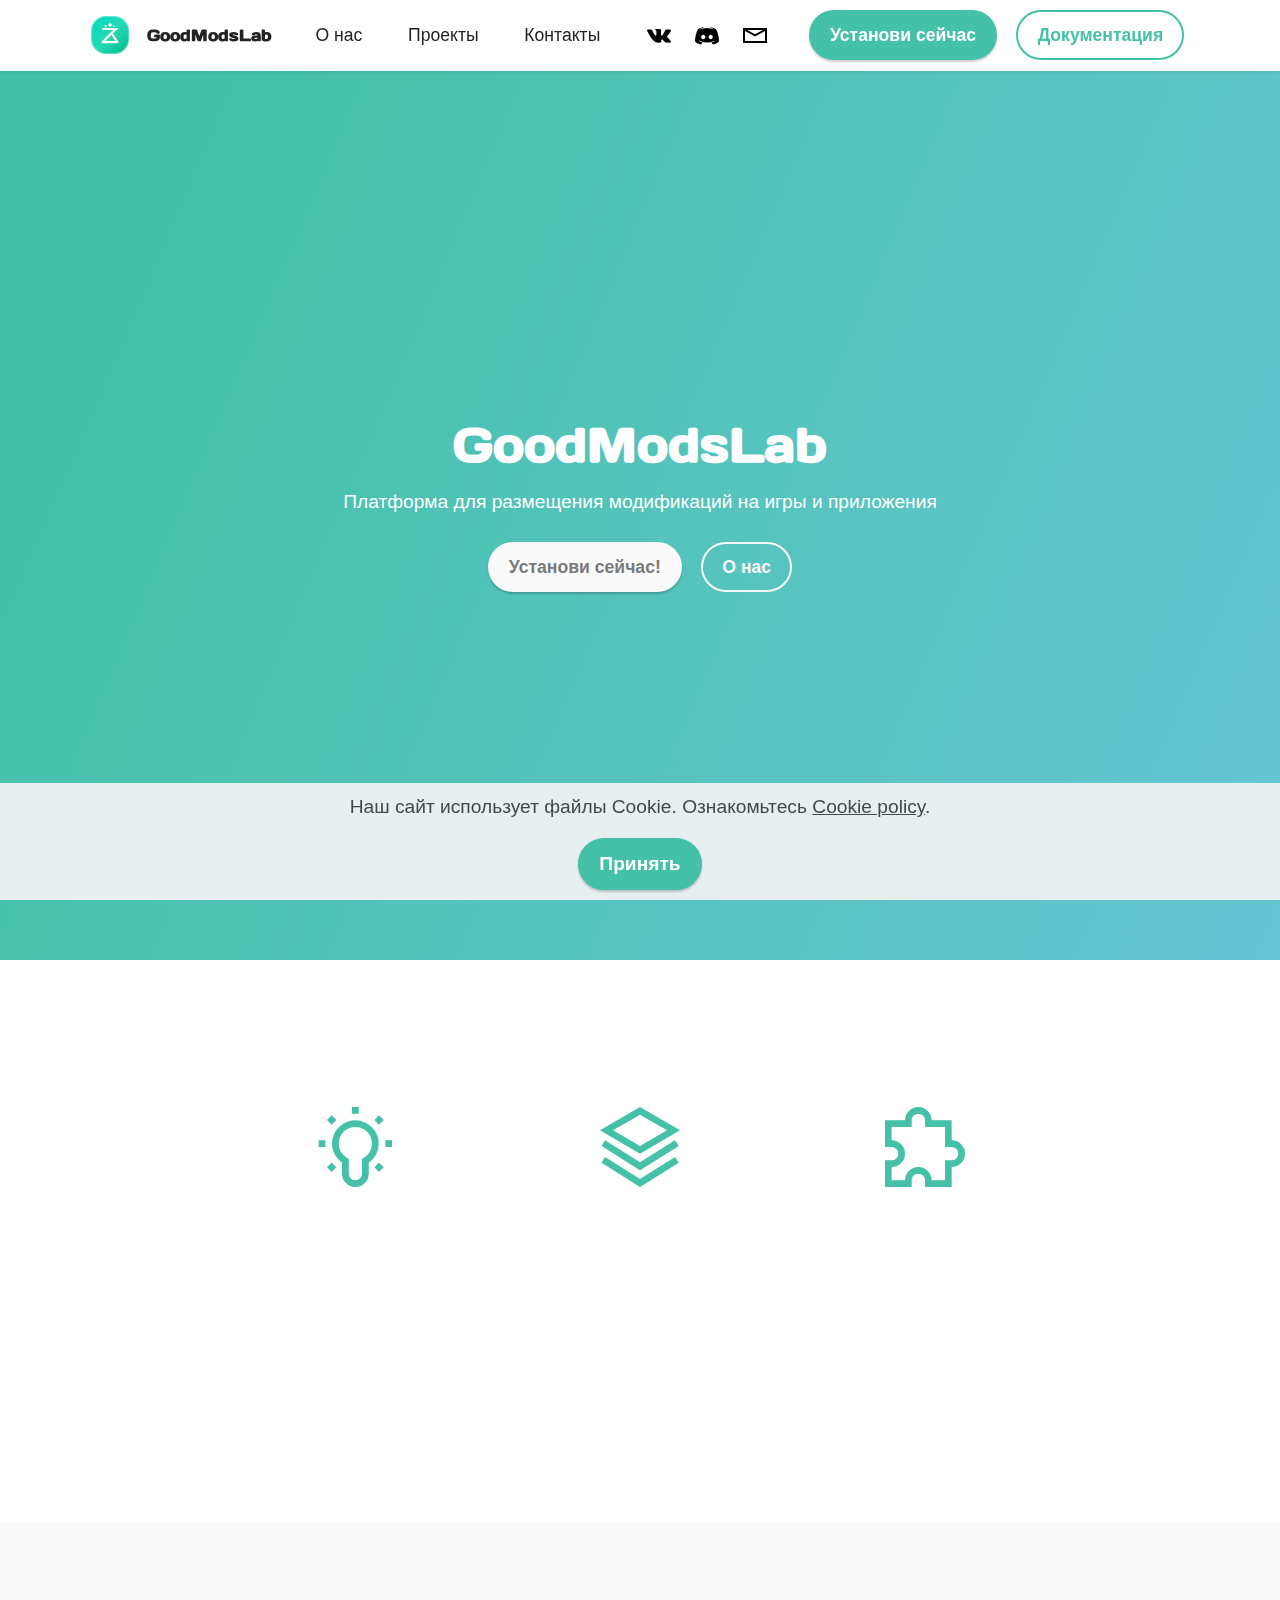
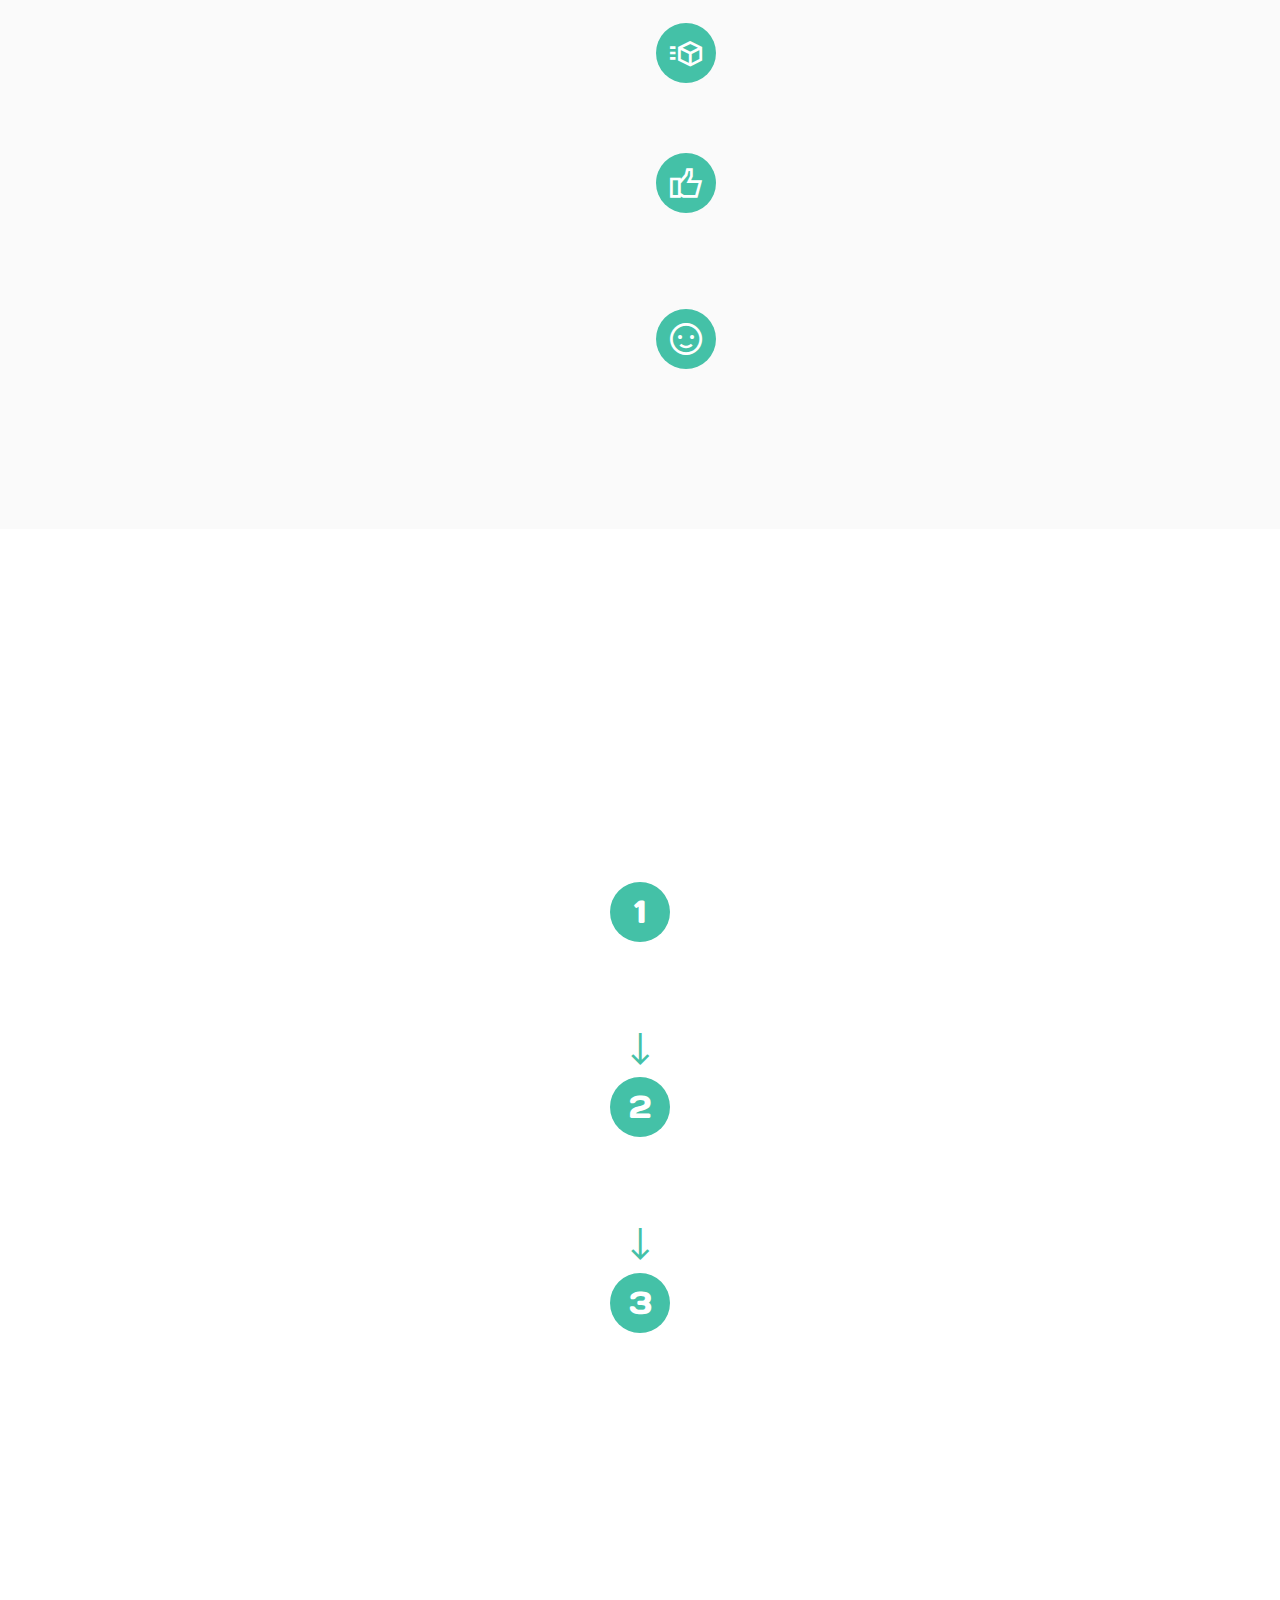
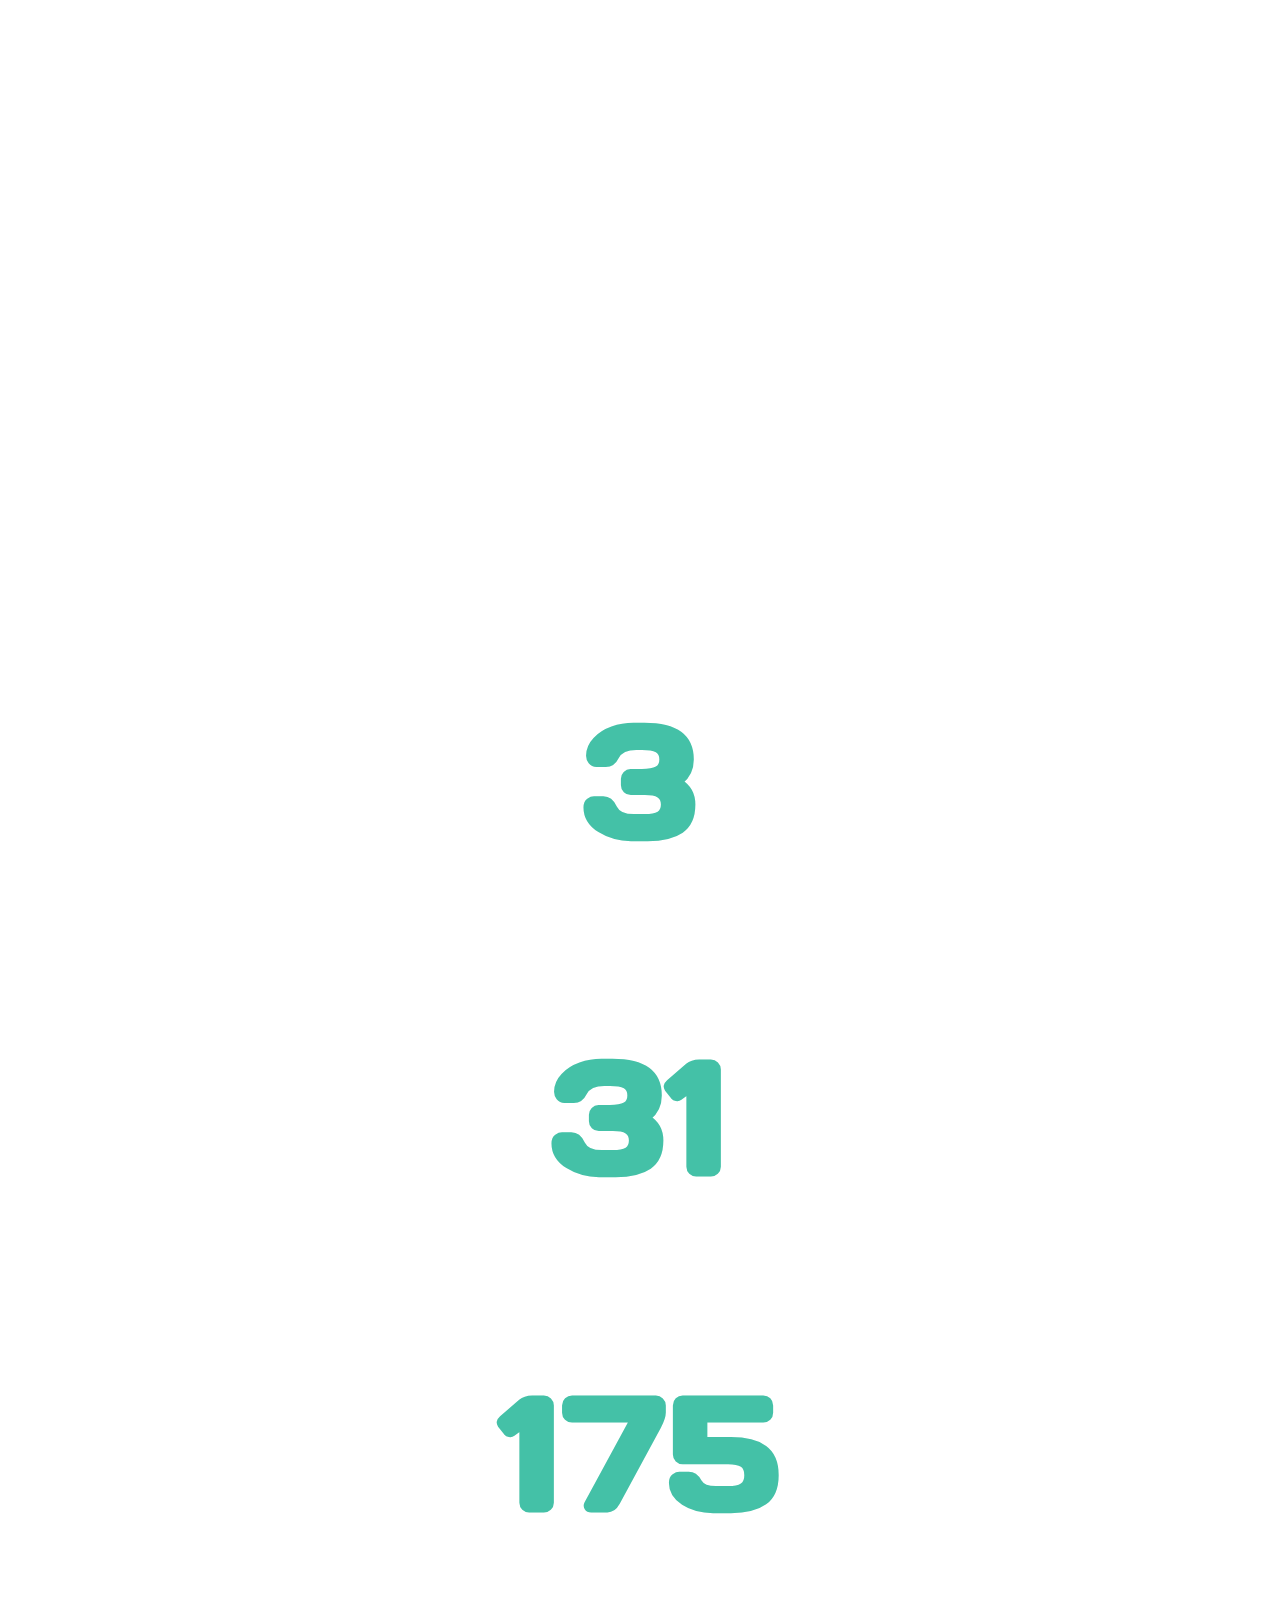
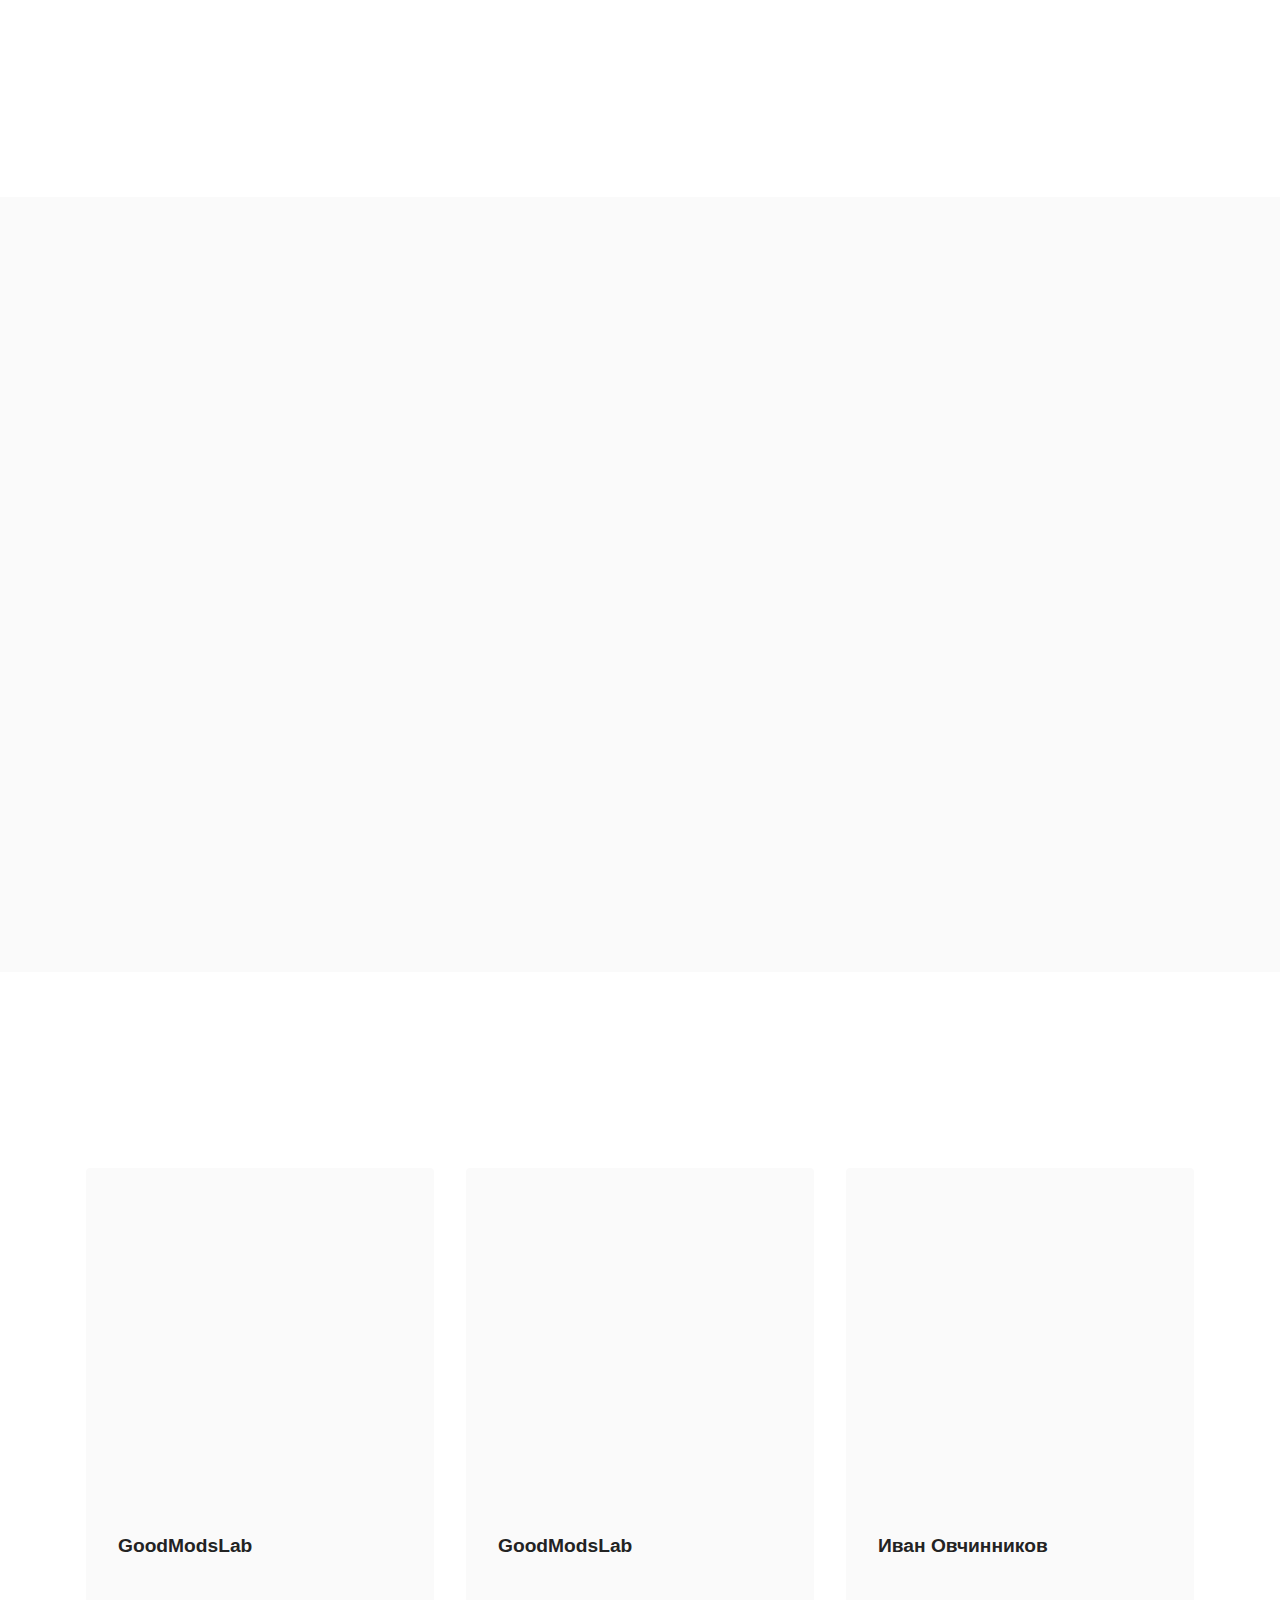
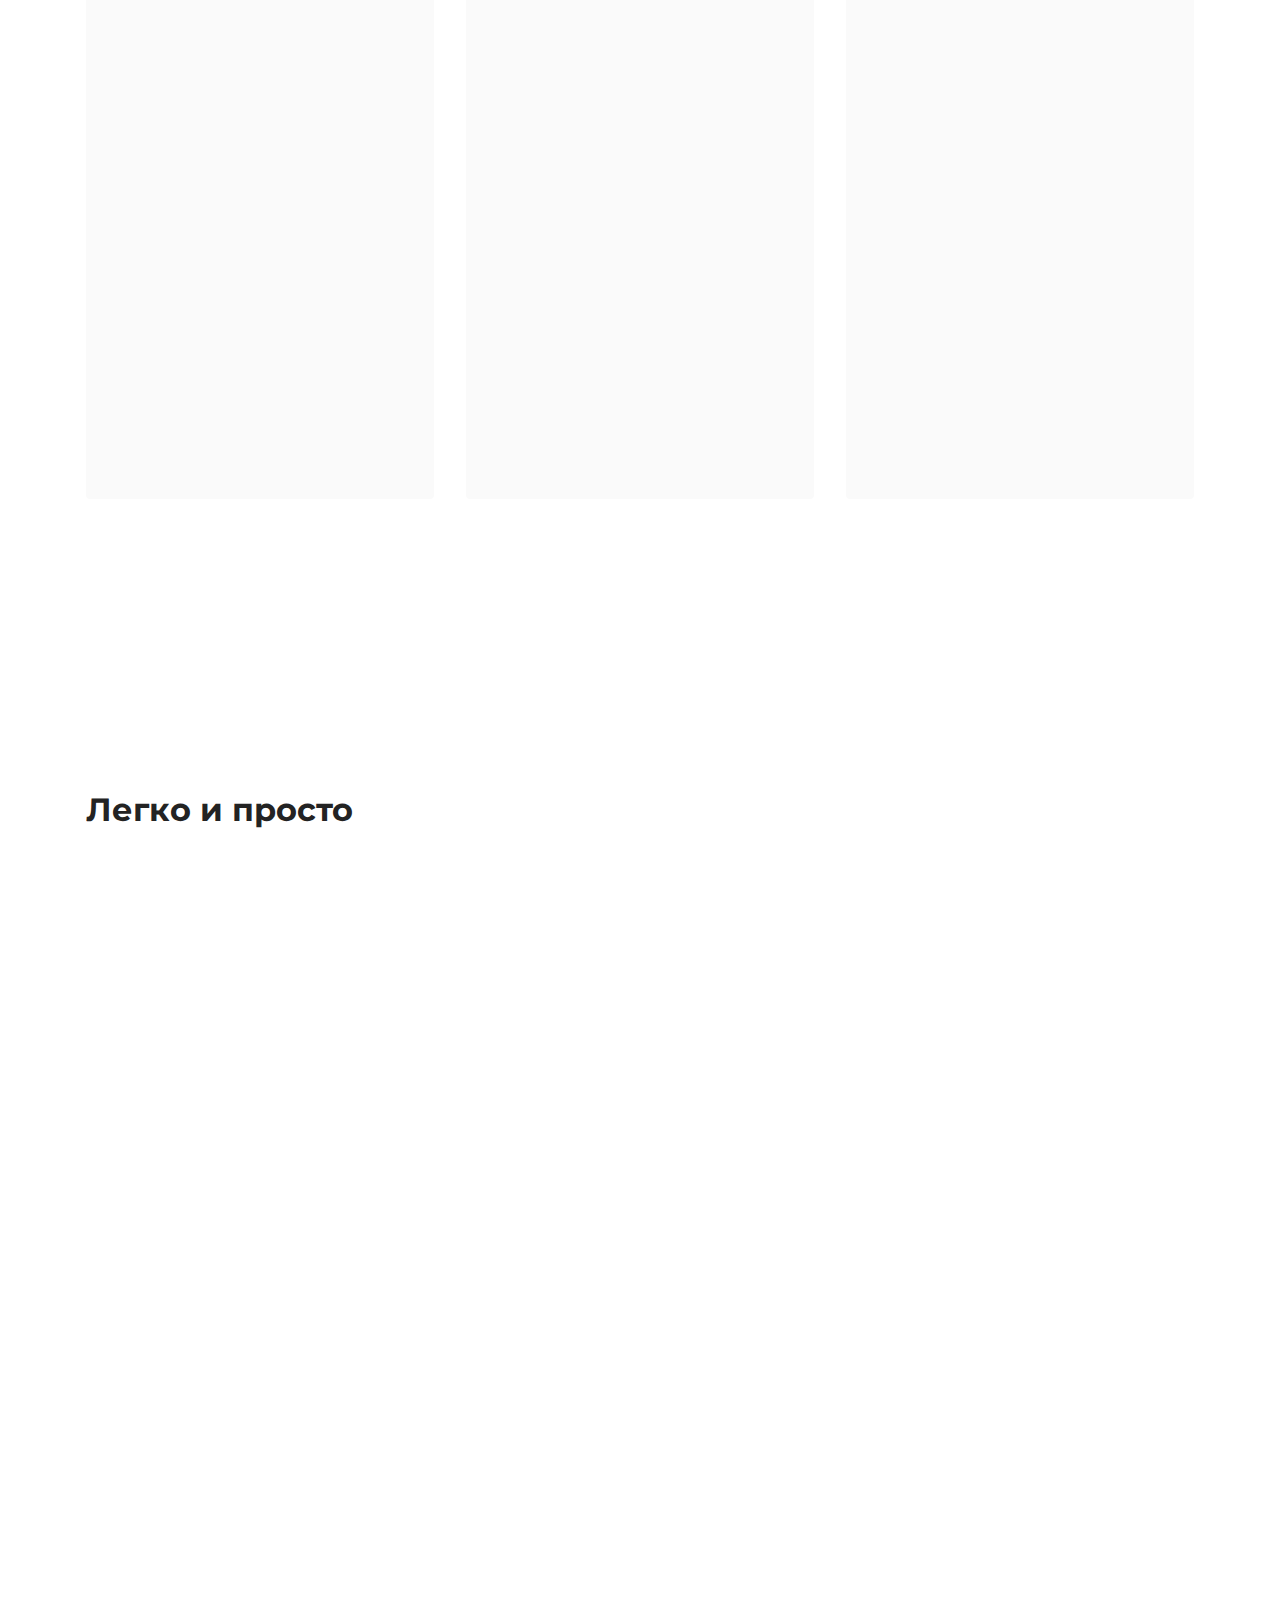
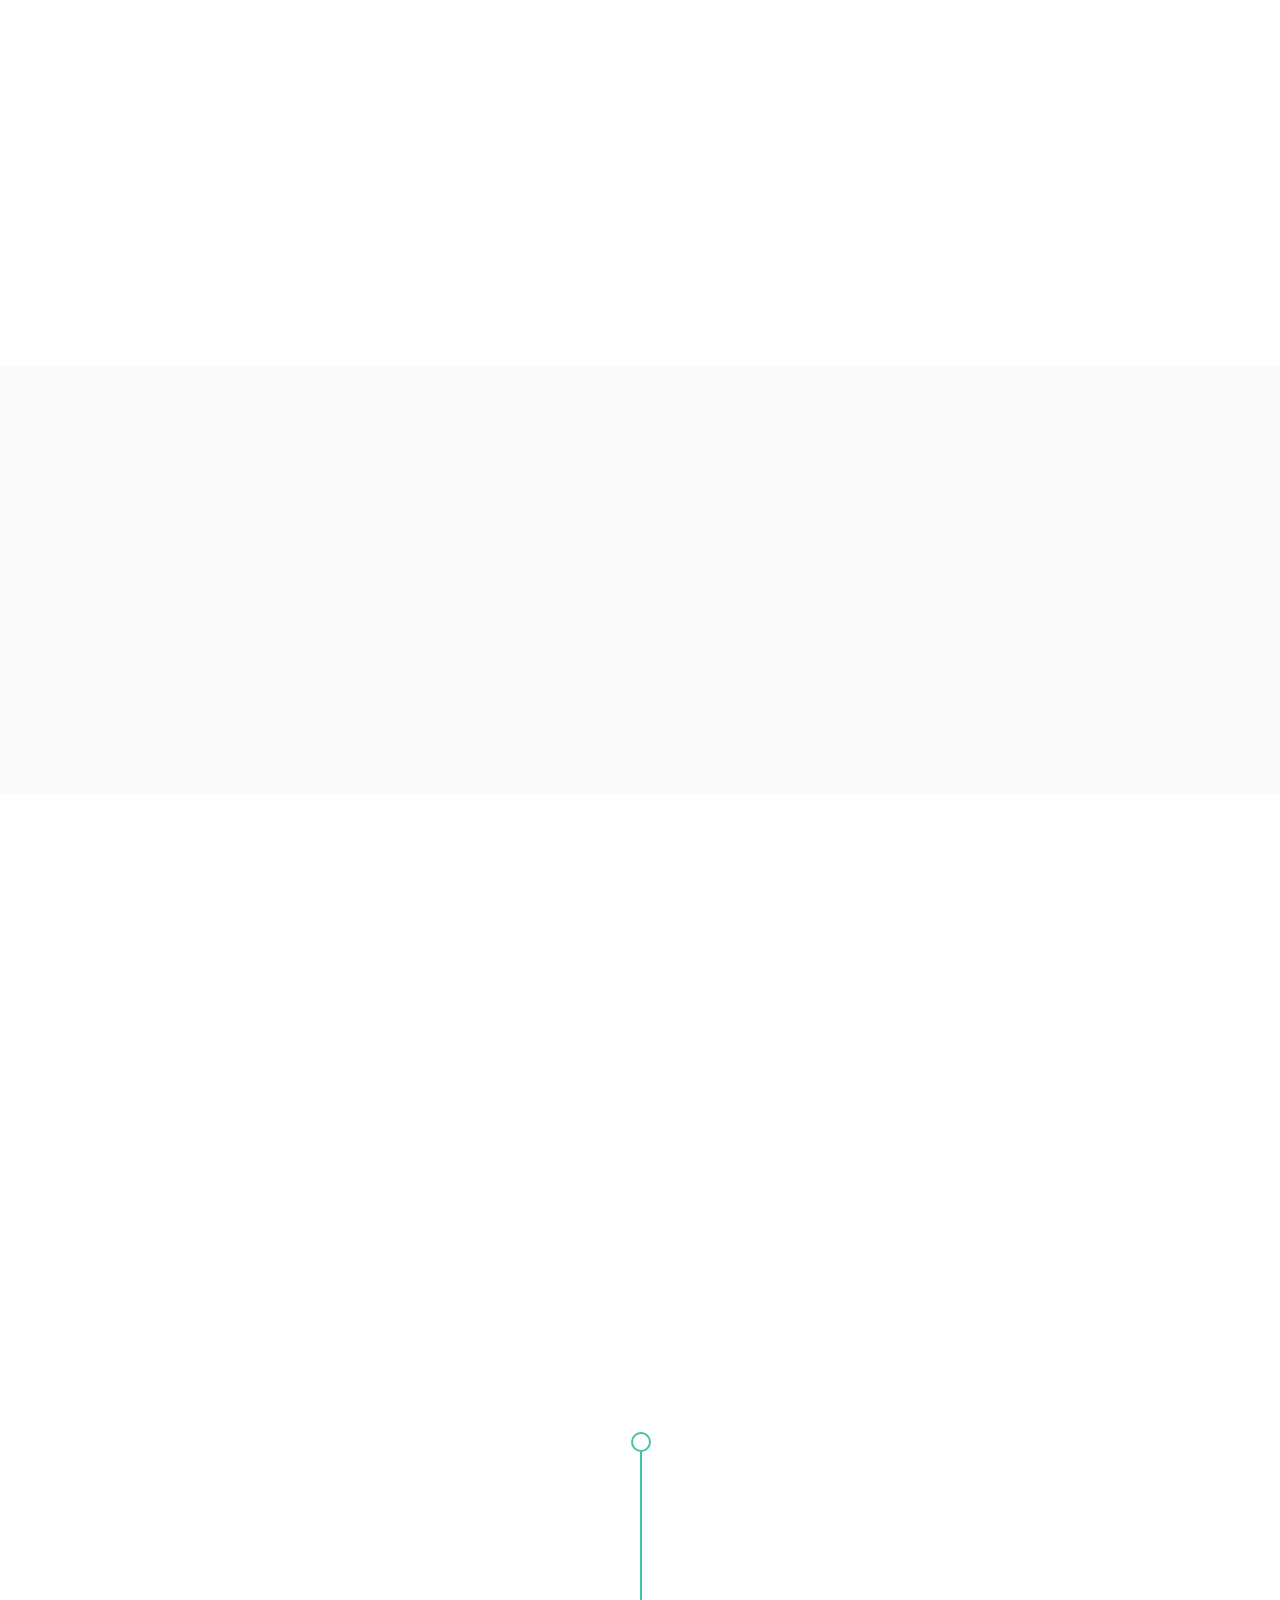
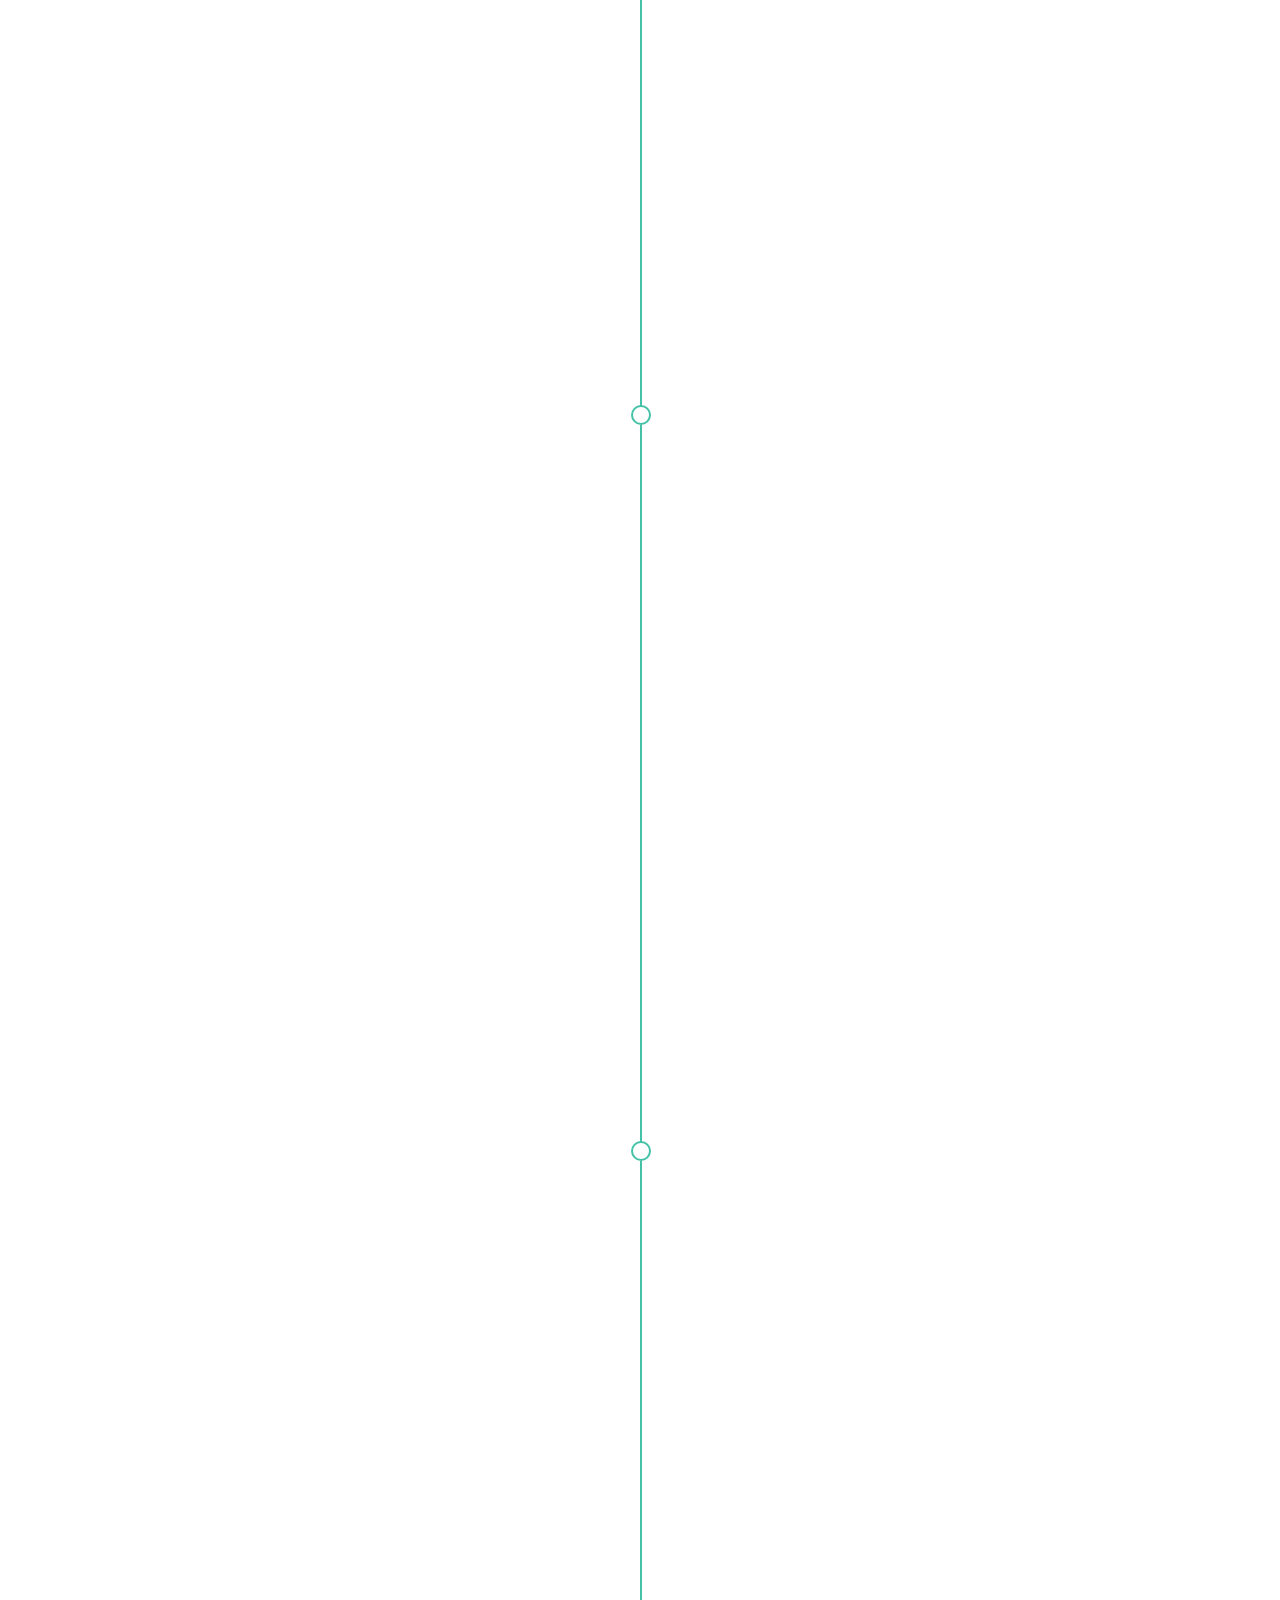
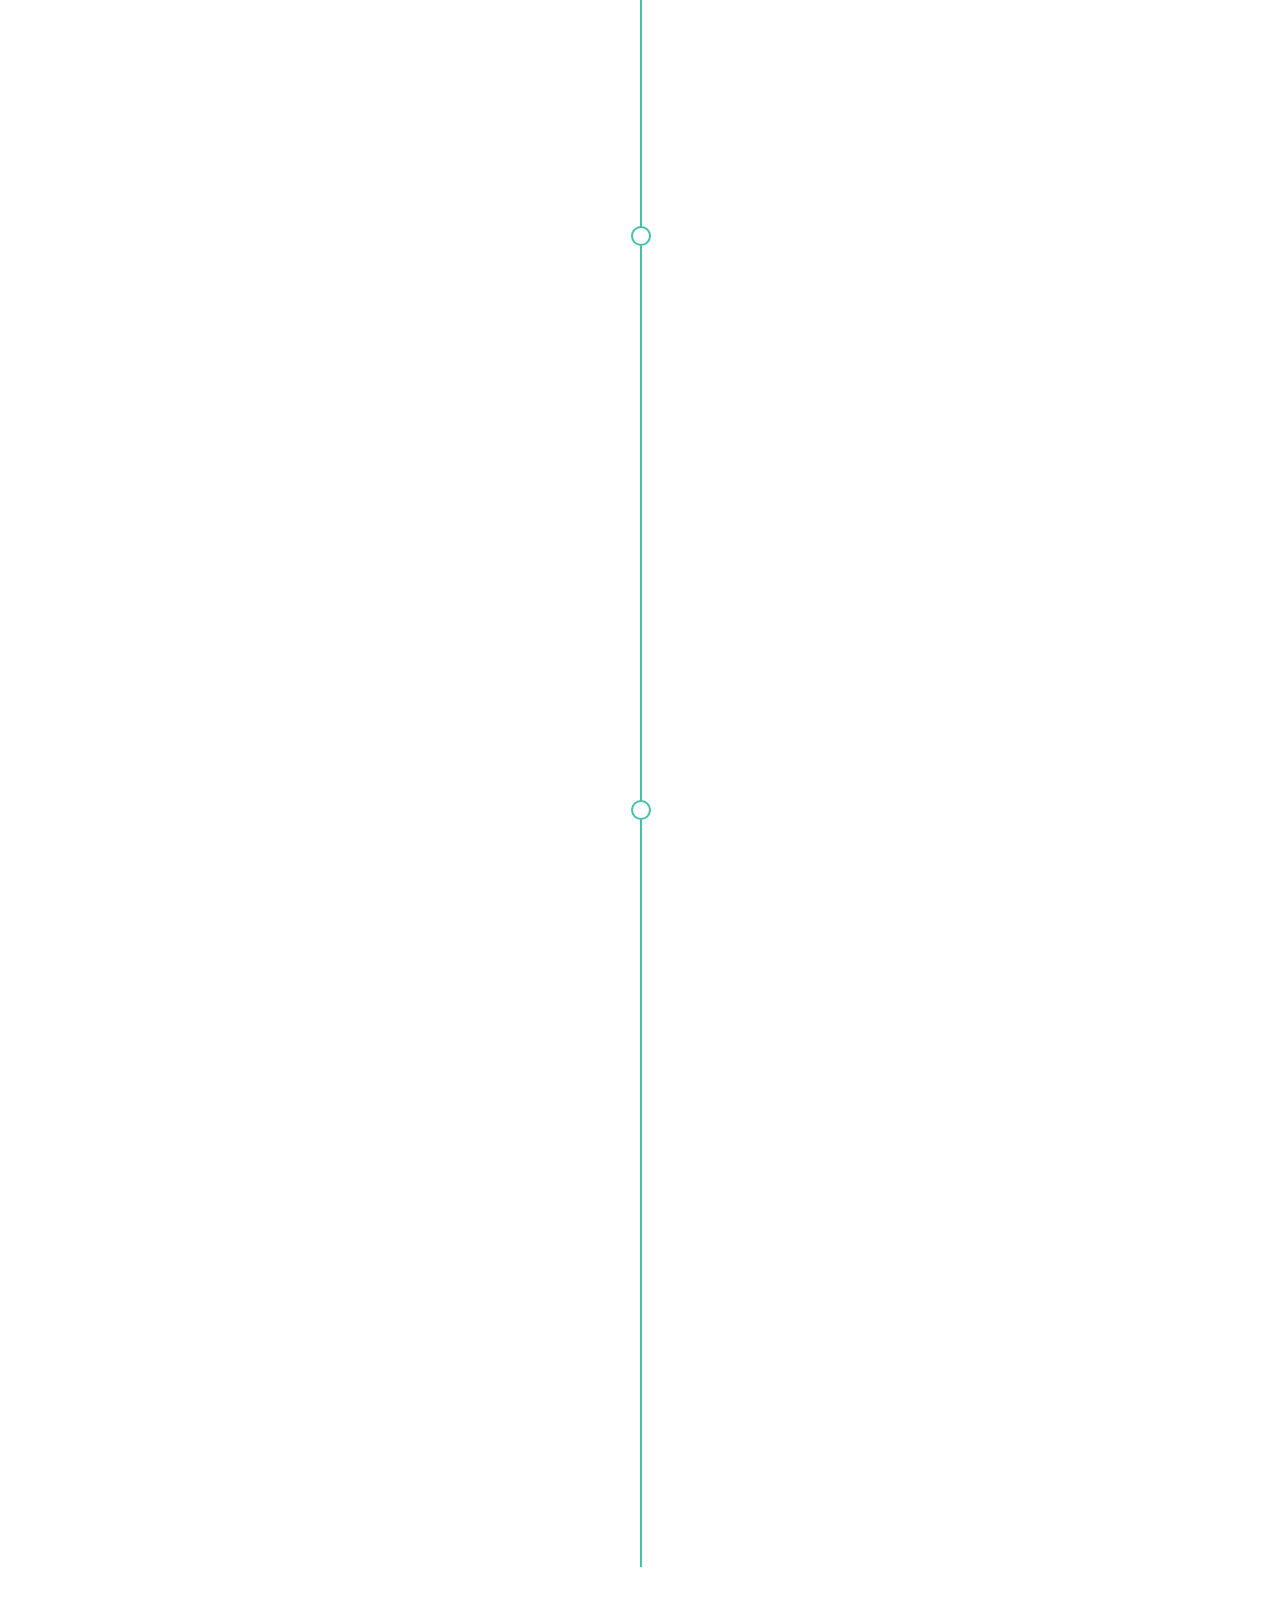
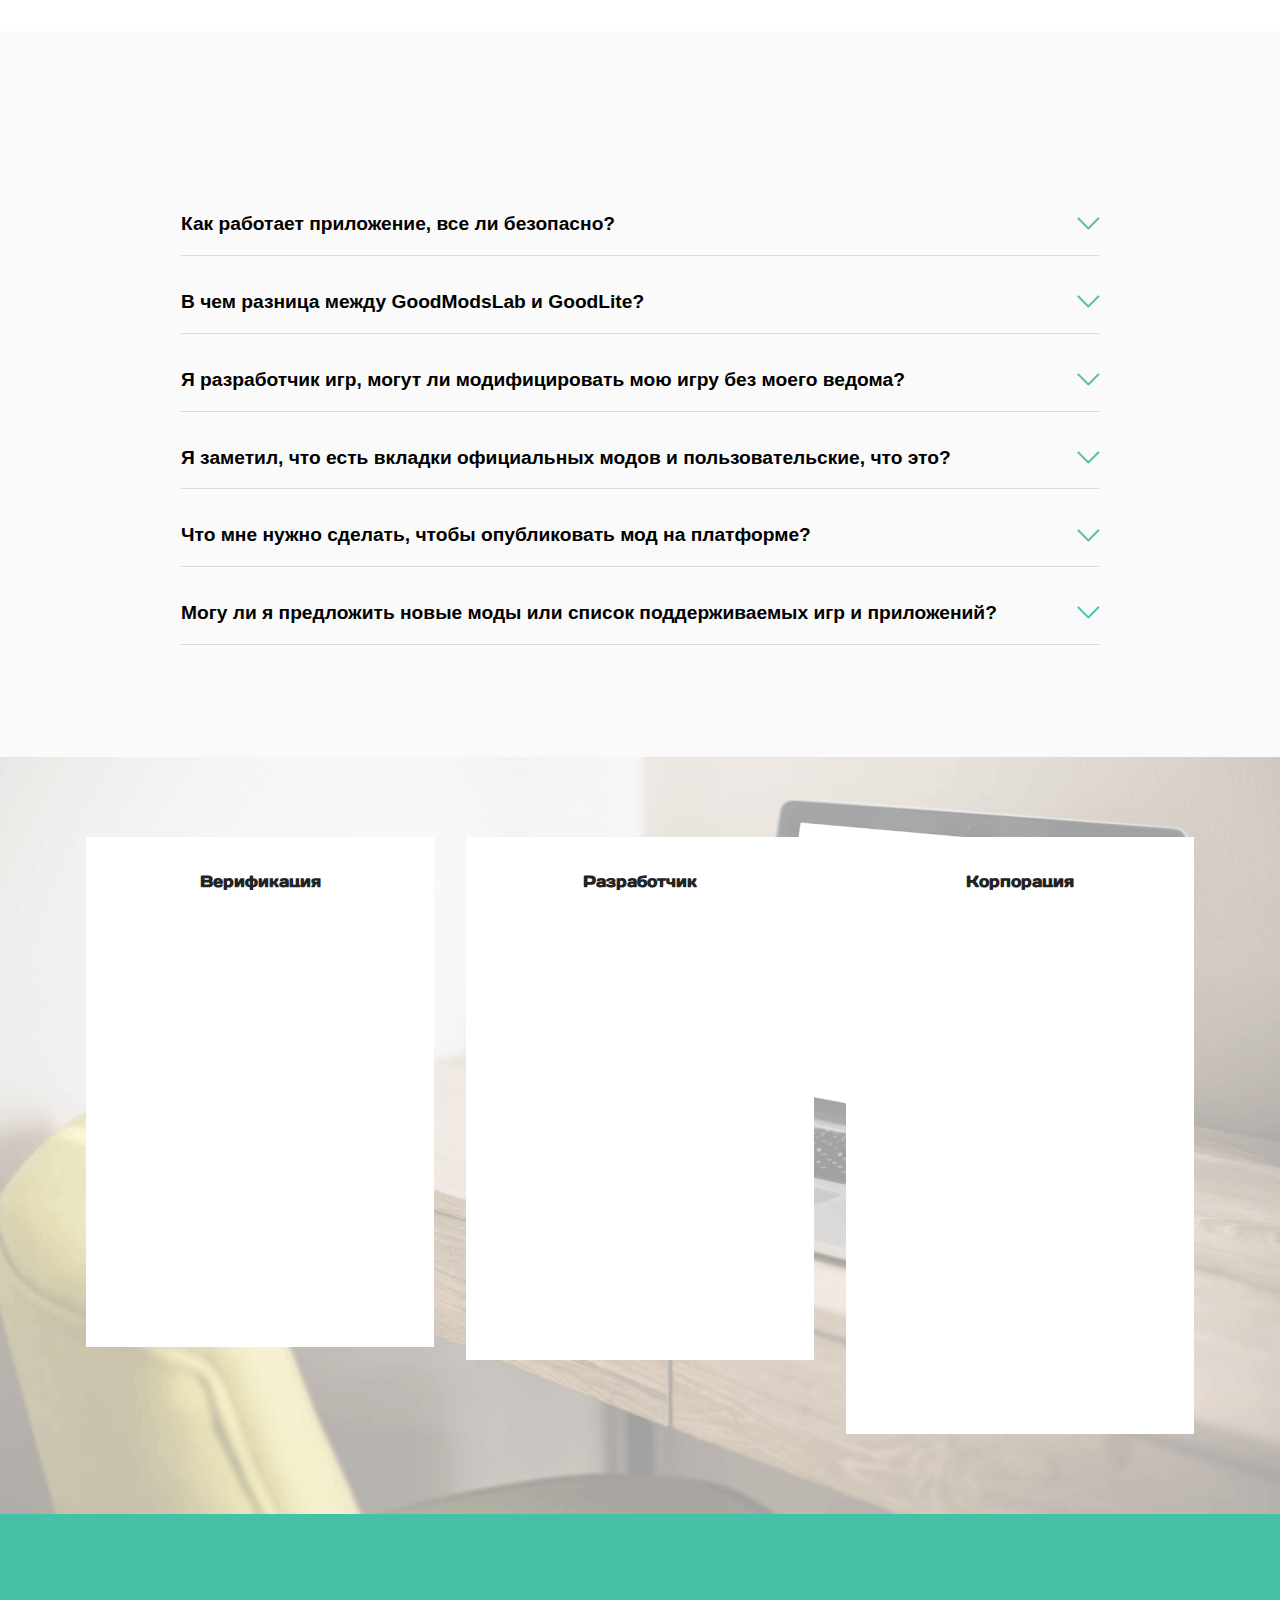
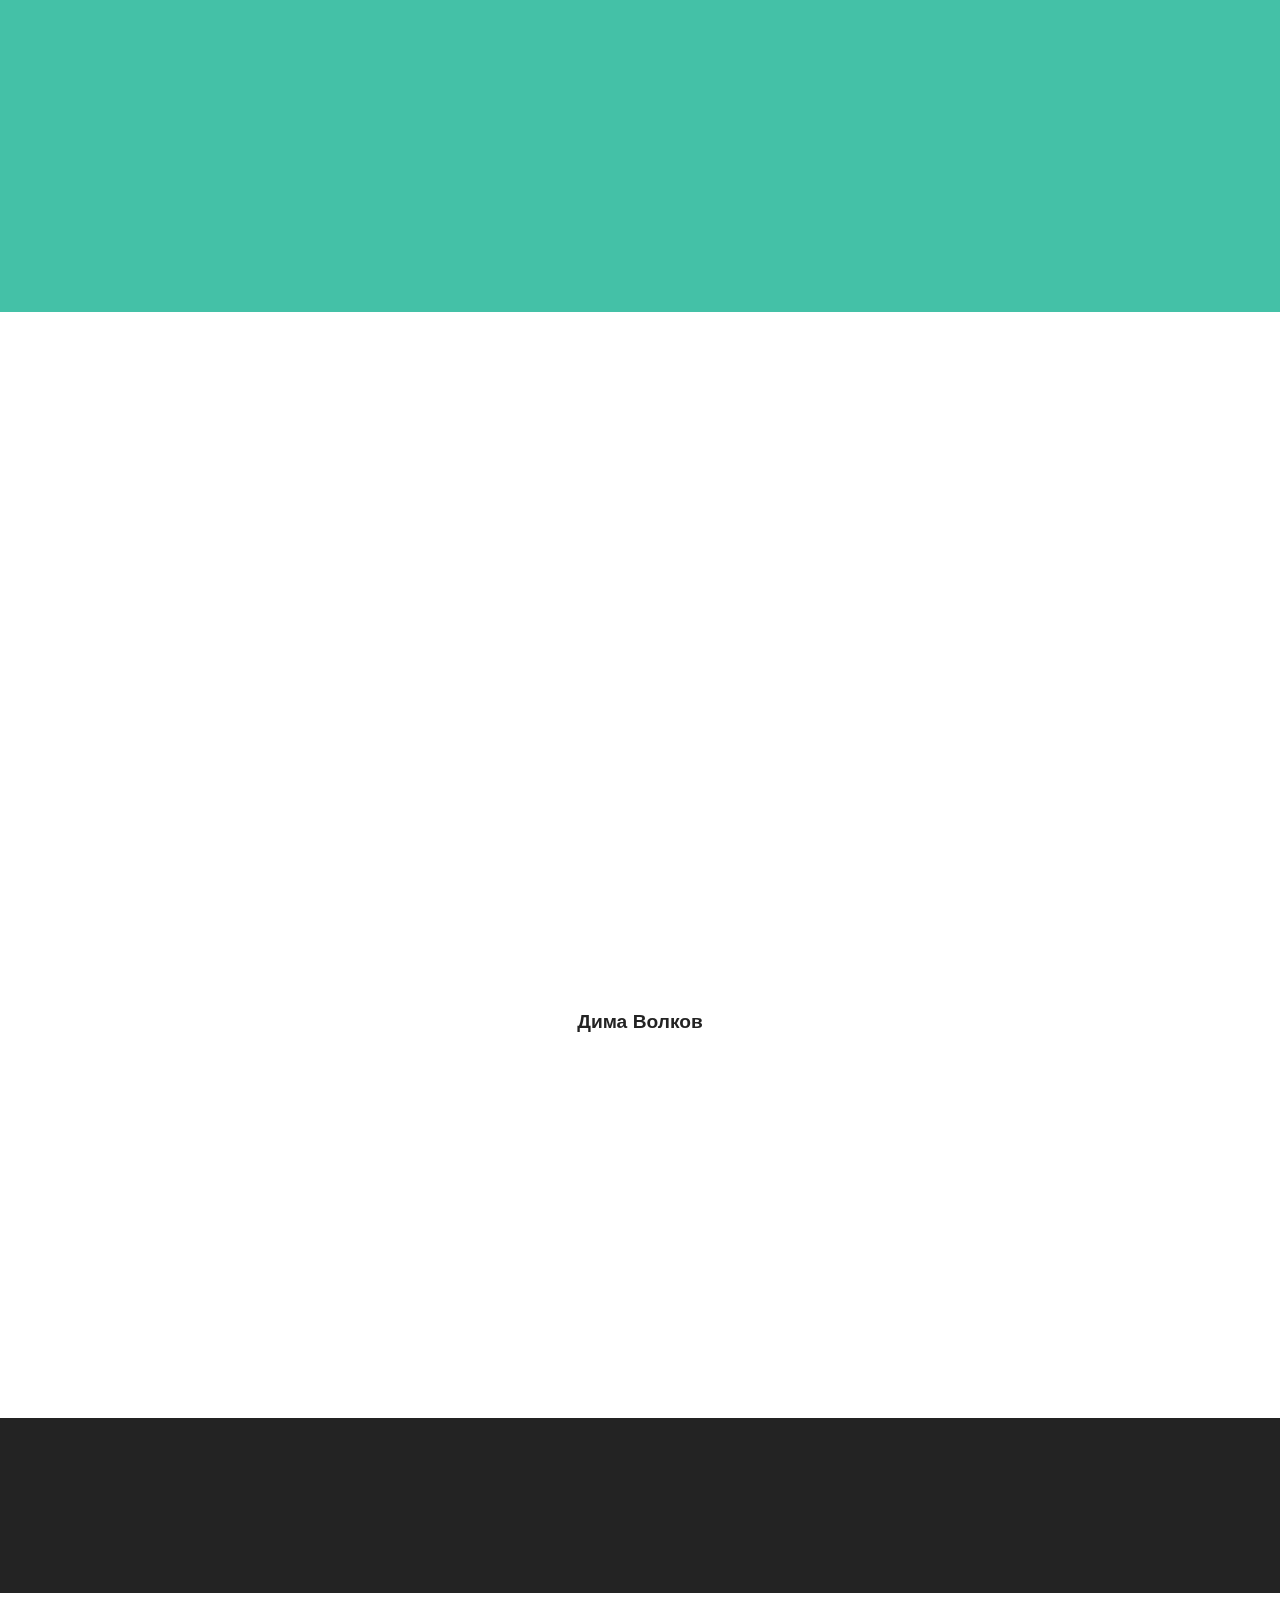
==== index.html @ a52e8d95 "Обновление неисправностей на сайте" ====
<!DOCTYPE html>
<html  >
<head>
  <!-- Site made with Mobirise Website Builder v5.6.13, https://mobirise.com -->
  <meta charset="UTF-8">
  <meta http-equiv="X-UA-Compatible" content="IE=edge">
  <meta name="generator" content="Mobirise v5.6.13, mobirise.com">
  <meta name="twitter:card" content="summary_large_image"/>
  <meta name="twitter:image:src" content="assets/images/index-meta.jpg">
  <meta property="og:image" content="assets/images/index-meta.jpg">
  <meta name="twitter:title" content="GoodModsLab - Модифицируйте игры и приложения!">
  <meta name="viewport" content="width=device-width, initial-scale=1, minimum-scale=1">
  <link rel="shortcut icon" href="assets/images/20230110-213626-80x80.png" type="image/x-icon">
  <meta name="description" content="Платформа для модификации игр и приложений. Начни модификацию игрового мира уже сейчас!">
  
  
  <title>GoodModsLab - Модифицируйте игры и приложения!</title>
  <link rel="stylesheet" href="assets/web/assets/mobirise-icons2/mobirise2.css">
  <link rel="stylesheet" href="assets/web/assets/mobirise-icons/mobirise-icons.css">
  <link rel="stylesheet" href="assets/bootstrap/css/bootstrap.min.css">
  <link rel="stylesheet" href="assets/bootstrap/css/bootstrap-grid.min.css">
  <link rel="stylesheet" href="assets/bootstrap/css/bootstrap-reboot.min.css">
  <link rel="stylesheet" href="assets/parallax/jarallax.css">
  <link rel="stylesheet" href="assets/web/assets/gdpr-plugin/gdpr-styles.css">
  <link rel="stylesheet" href="assets/animatecss/animate.css">
  <link rel="stylesheet" href="assets/dropdown/css/style.css">
  <link rel="stylesheet" href="assets/socicon/css/styles.css">
  <link rel="stylesheet" href="assets/theme/css/style.css">
  <link rel="preload" href="https://fonts.googleapis.com/css?family=Days+One:400&display=swap" as="style" onload="this.onload=null;this.rel='stylesheet'">
  <noscript><link rel="stylesheet" href="https://fonts.googleapis.com/css?family=Days+One:400&display=swap"></noscript>
  <link rel="preload" href="https://fonts.googleapis.com/css?family=Montserrat:100,200,300,400,500,600,700,800,900,100i,200i,300i,400i,500i,600i,700i,800i,900i&display=swap" as="style" onload="this.onload=null;this.rel='stylesheet'">
  <noscript><link rel="stylesheet" href="https://fonts.googleapis.com/css?family=Montserrat:100,200,300,400,500,600,700,800,900,100i,200i,300i,400i,500i,600i,700i,800i,900i&display=swap"></noscript>
  <link rel="preload" href="https://fonts.googleapis.com/css?family=Open+Sans:300,400,500,600,700,800,300i,400i,500i,600i,700i,800i&display=swap" as="style" onload="this.onload=null;this.rel='stylesheet'">
  <noscript><link rel="stylesheet" href="https://fonts.googleapis.com/css?family=Open+Sans:300,400,500,600,700,800,300i,400i,500i,600i,700i,800i&display=swap"></noscript>
  <link rel="preload" as="style" href="assets/mobirise/css/mbr-additional.css"><link rel="stylesheet" href="assets/mobirise/css/mbr-additional.css" type="text/css">
  
  
  
  
</head>
<body>
  
  <section data-bs-version="5.1" class="menu menu2 cid-thuPzWTm3v" once="menu" id="menu2-0">
    
    <nav class="navbar navbar-dropdown navbar-fixed-top navbar-expand-lg">
        <div class="container">
            <div class="navbar-brand">
                <span class="navbar-logo">
                    <a href="index.html#header18-1">
                        <img src="assets/images/20230110-213626-80x80.png" alt="GoodModsLab" style="height: 3rem;">
                    </a>
                </span>
                <span class="navbar-caption-wrap"><a class="navbar-caption text-black text-primary display-5" href="index.html#header18-1">GoodModsLab<br></a></span>
            </div>
            <button class="navbar-toggler" type="button" data-toggle="collapse" data-bs-toggle="collapse" data-target="#navbarSupportedContent" data-bs-target="#navbarSupportedContent" aria-controls="navbarNavAltMarkup" aria-expanded="false" aria-label="Toggle navigation">
                <div class="hamburger">
                    <span></span>
                    <span></span>
                    <span></span>
                    <span></span>
                </div>
            </button>
            <div class="collapse navbar-collapse" id="navbarSupportedContent">
                <ul class="navbar-nav nav-dropdown" data-app-modern-menu="true"><li class="nav-item"><a class="nav-link link text-black text-primary display-4" href="index.html#features1-2">О нас</a></li><li class="nav-item"><a class="nav-link link text-black text-primary display-4" href="Services.html#header8-3v" target="_blank">Проекты</a></li>
                    <li class="nav-item"><a class="nav-link link text-black text-primary display-4" href="index.html#contacts4-n">Контакты</a></li></ul>
                <div class="icons-menu">
                    <a class="iconfont-wrapper" href="https://vk.com/goodmodslab_office" target="_blank">
                        <span class="p-2 mbr-iconfont socicon-vkontakte socicon"></span>
                    </a>
                    <a class="iconfont-wrapper" href="https://discord.gg/8SsUTH2" target="_blank">
                        <span class="p-2 mbr-iconfont socicon-discord socicon"></span>
                    </a>
                    <a class="iconfont-wrapper" href="mailto:feedback.goodmodslab@gmail.com">
                        <span class="p-2 mbr-iconfont mobi-mbri-letter mobi-mbri"></span>
                    </a>
                    
                </div>
                <div class="navbar-buttons mbr-section-btn"><a class="btn btn-success display-4" href="GoodModsLab.html#header18-q">Установи сейчас</a> <a class="btn btn-success-outline display-4" href="Documentation.html#header6-1e" target="_blank">Документация</a></div>
            </div>
        </div>
    </nav>
</section>

<section data-bs-version="5.1" class="header18 cid-thuTc17Krb mbr-fullscreen" id="header18-1">

    

    
    

    <div class="align-center container">
        <div class="row justify-content-center">
            <div class="col-12 col-lg-10">
                <h1 class="mbr-section-title mbr-fonts-style mbr-white mb-3 display-1"><strong>GoodModsLab</strong></h1>
                
                <p class="mbr-text mbr-fonts-style mbr-white display-7">Платформа для размещения модификаций на игры и приложения</p>
                <div class="mbr-section-btn mt-3"><a class="btn btn-white display-4" href="GoodModsLab.html#header18-q">Установи сейчас!</a> <a class="btn btn-white-outline display-4" href="index.html#features1-2">О нас</a></div>
            </div>
        </div>
    </div>
</section>

<section data-bs-version="5.1" class="features1 cid-thuWT5SzMI" id="features1-2">
    

    
    
    <div class="container">
        <div class="row">
            <div class="col-12 col-lg-9">
                <h3 class="mbr-section-title mbr-fonts-style align-center mb-0 display-2"><strong>Преимущества</strong></h3>
                
            </div>
        </div>
        <div class="row">
            <div class="card col-12 col-md-6 col-lg-3">
                <div class="card-wrapper">
                    <div class="card-box align-center">
                        <div class="iconfont-wrapper">
                            <span class="mbr-iconfont mobi-mbri-idea mobi-mbri"></span>
                        </div>
                        <h5 class="card-title mbr-fonts-style display-7"><strong>Совершенно новая система</strong></h5>
                        <p class="card-text mbr-fonts-style display-7">Собственная система модификации игр и приложений. С помощью которого можно модифицировать почти все игры!</p>
                    </div>
                </div>
            </div>
            <div class="card col-12 col-md-6 col-lg-3">
                <div class="card-wrapper">
                    <div class="card-box align-center">
                        <div class="iconfont-wrapper">
                            <span class="mbr-iconfont mobi-mbri-layers mobi-mbri"></span>
                        </div>
                        <h5 class="card-title mbr-fonts-style display-7"><strong>Система матриц</strong></h5>
                        <p class="card-text mbr-fonts-style display-7">Наша система работает как тройная матрица на экране, где каждый сегмент выполняет свою работу. Что позволяет получить высокую производительность.</p>
                    </div>
                </div>
            </div>
            <div class="card col-12 col-md-6 col-lg-3">
                <div class="card-wrapper">
                    <div class="card-box align-center">
                        <div class="iconfont-wrapper">
                            <span class="mbr-iconfont mobi-mbri-extension mobi-mbri"></span>
                        </div>
                        <h5 class="card-title mbr-fonts-style display-7"><strong>Экосистема</strong></h5>
                        <p class="card-text mbr-fonts-style display-7">В нашей экосистеме уже много модификаций, много партнеров и с каждым разом нас становится все больше, а проекты становятся все качественнее!</p>
                    </div>
                </div>
            </div>
            
        </div>
    </div>
</section>

<section data-bs-version="5.1" class="features12 cid-thvx4N9lBd" id="features13-4">

    

    
    
    <div class="container">
        <div class="row justify-content-center">
            <div class="col-12 col-lg-6">
                <div class="card-wrapper">
                    <div class="card-box align-left">
                        <h4 class="card-title mbr-fonts-style mb-4 display-2"><strong>Почему именно мы?</strong></h4>
                        <p class="mbr-text mbr-fonts-style mb-4 display-7">
                            GoodModsLab — это своеобразный маркет для моддинга игр и приложений, все легко и просто.</p>
                        <div class="mbr-section-btn"><a class="btn btn-success display-4" href="GoodModsLab.html#header18-q">Установить GoodModsLab</a></div>
                    </div>
                </div>
            </div>
            <div class="col-12 col-lg-6">
                <div class="item mbr-flex">
                    <div class="icon-box">
                        <span class="mbr-iconfont mobi-mbri-delivery mobi-mbri"></span>
                    </div>
                    <div class="text-box">
                        <h4 class="icon-title mbr-black mbr-fonts-style display-7"><strong>Огромный каталог</strong></h4>
                        <h5 class="icon-text mbr-black mbr-fonts-style display-4">Большой каталог модов для разных игр и приложений.</h5>
                    </div>
                </div>
                <div class="item mbr-flex">
                    <div class="icon-box">
                        <span class="mbr-iconfont mobi-mbri-like mobi-mbri"></span>
                    </div>
                    <div class="text-box">
                        <h4 class="icon-title mbr-black mbr-fonts-style display-7"><strong>Легко и просто</strong></h4>
                        <h5 class="icon-text mbr-black mbr-fonts-style display-4">Простота и минимализм – наше второе имя. Забудьте о монотонной работе с файлами, чтобы установить только один мод, GoodModsLab сделает это за вас!</h5>
                    </div>
                </div>
                <div class="item mbr-flex">
                    <div class="icon-box">
                        <span class="mbr-iconfont mobi-mbri-smile-face mobi-mbri"></span>
                    </div>
                    <div class="text-box">
                        <h4 class="icon-title mbr-black mbr-fonts-style display-7"><strong>Дружелюбное сообщество</strong></h4>
                        <h5 class="icon-text mbr-black mbr-fonts-style display-4">У нас большое и дружное сообщество, которое всегда поможет вам с проблемами, возникшими при использовании приложения.</h5>
                    </div>
                </div>
            </div>
        </div>
    </div>
</section>

<section data-bs-version="5.1" class="features20 cid-thvBU5Hggk" id="features21-6">

    

    
    
    <div class="container">
        <div class="row justify-content-center">
            <div class="col-md-12 col-lg-9">
                <div class="card-wrapper mb-4">
                    <div class="card-box align-center">
                        <h4 class="card-title mbr-fonts-style mb-4 display-2"><strong>Шаги по использованию приложения</strong></h4>
                        <p class="mbr-text mbr-fonts-style mb-4 display-7">
                            Посмотрите, что вам нужно сделать, чтобы начать играть с модификациями игр и приложений!</p>
                        <div class="mbr-section-btn"><a class="btn btn-success-outline display-4" href="GoodModsLab.html#header18-q">Начать моддинг в GoodModsLab!</a></div>
                    </div>
                </div>
            </div>
            <div class="col-12 col-md-8">
                <div class="item mbr-flex">
                    <div class="icon-wrap w-100">
                        <div class="icon-box">
                            <span class="step-number mbr-fonts-style display-5">1</span>
                        </div>
                    </div>
                    <div class="text-box">
                        <h4 class="icon-title card-title mbr-black mbr-fonts-style display-7"><strong>Установите GoodModsLab</strong></h4>
                        <h5 class="icon-text mbr-black mbr-fonts-style display-4">Установите наше приложение GoodModsLab или GoodLite!</h5>
                    </div>
                </div>
                <div class="item mbr-flex">
                    <div class="icon-wrap w-100">
                        <div class="icon-box">
                            <span class="step-number mbr-fonts-style display-5">2</span>
                        </div>
                    </div>
                    <div class="text-box">
                        <h4 class="icon-title card-title mbr-black mbr-fonts-style display-7"><strong>Установите моды</strong></h4>
                        <h5 class="icon-text mbr-black mbr-fonts-style display-4">Установите любой интересующий вас мод из каталога или выберите свой.</h5>
                    </div>
                </div>
                <div class="item mbr-flex last">
                    <div class="icon-wrap w-100">
                        <div class="icon-box">
                            <span class="step-number mbr-fonts-style display-5">3</span>
                        </div>
                    </div>
                    <div class="text-box">
                        <h4 class="icon-title card-title mbr-black mbr-fonts-style display-7"><strong>Запустите и радуйтесь</strong></h4>
                        <h5 class="icon-text mbr-black mbr-fonts-style display-4">Вот и все, осталось запустить мод и можно полностью погрузиться в игру.</h5>
                    </div>
                </div>
                
                
                
                
                
                
                
            </div>
        </div>
    </div>
</section>

<section data-bs-version="5.1" class="video3 cid-tifU0ORde2" id="video3-1l">
    
    
    
    <div class="container">
        <div class="mbr-section-head">
            <h4 class="mbr-section-title mbr-fonts-style mb-0 display-2"><strong>Видеоролики</strong></h4>
            <h5 class="mbr-section-subtitle mbr-fonts-style mb-0 mt-2 display-7">Список последних видео</h5>
        </div>
        <div class="row mt-4">
            <div class="col-12 col-md-6 video-block">
                <div class="video-wrapper"><iframe class="mbr-embedded-video" src="https://www.youtube.com/embed/2J0_EIQmRzU?rel=0&amp;amp;mute=1&amp;showinfo=0&amp;autoplay=0&amp;loop=0" width="1280" height="720" frameborder="0" allowfullscreen></iframe></div>
                <p class="mbr-text pt-2 mbr-fonts-style display-4"><strong>Branch Save Compiler</strong></p>
            </div>
            <div class="col-12 col-md-6 video-block">
                <div class="video-wrapper"><iframe class="mbr-embedded-video" src="https://www.youtube.com/embed/YVn5pe49Ky4?rel=0&amp;amp;mute=1&amp;showinfo=0&amp;autoplay=0&amp;loop=0" width="1280" height="720" frameborder="0" allowfullscreen></iframe></div>
                <p class="mbr-text pt-2 mbr-fonts-style display-4"><strong>Как установить GoodModsLab</strong></p>
            </div>
        </div>
    </div>
</section>

<section data-bs-version="5.1" class="features21 cid-tiaBfJbJwR" id="features22-1h">

    

    
    
    <div class="container">
        <div class="row justify-content-center">
            <div class="col-12 col-md-8">
                <div class="item mbr-flex">
                    <div class="icon-box w-100">
                        <span class="step-number mbr-fonts-style display-1">3</span>
                    </div>
                    <div class="text-box">
                        <h4 class="icon-title card-title mbr-black mbr-fonts-style display-2">Года</h4>
                        <h5 class="icon-text mbr-black mbr-fonts-style display-7">В разработке приложений.</h5>
                        
                    </div>
                </div>
                <div class="item mbr-flex">
                    <div class="icon-box w-100">
                        <span class="step-number mbr-fonts-style display-1">31</span>
                    </div>
                    <div class="text-box">
                        <h4 class="icon-title card-title mbr-black mbr-fonts-style display-2">Проектов</h4>
                        <h5 class="icon-text mbr-black mbr-fonts-style display-7">Опубликовано версий проектов, которые были оценены.</h5>
                        
                    </div>
                </div>
                <div class="item mbr-flex">
                    <div class="icon-box w-100">
                        <span class="step-number mbr-fonts-style display-1">175</span>
                    </div>
                    <div class="text-box">
                        <h4 class="icon-title card-title mbr-black mbr-fonts-style display-2">Пользователей</h4>
                        <h5 class="icon-text mbr-black mbr-fonts-style display-7">Они доверяют нам и нашим проектам.</h5>
                        
                    </div>
                </div>
                
                
                
                
                
            </div>
        </div>
    </div>
</section>

<section data-bs-version="5.1" class="video2 cid-thBgpHukpD" id="video2-b">
    
    
    
    <div class="container">
        <div class="mbr-section-head">
            <h4 class="mbr-section-title mbr-fonts-style mb-0 display-2"><strong>На что мы способны</strong></h4>
            
        </div>
        <div class="row justify-content-center mt-4">
            <div class="col-12 col-md-10 video-block">
                <div class="video-wrapper"><iframe class="mbr-embedded-video" src="https://www.youtube.com/embed/gQPM9IuNv8k?rel=0&amp;amp;mute=1&amp;showinfo=0&amp;autoplay=1&amp;loop=1&amp;playlist=gQPM9IuNv8k" width="1280" height="720" frameborder="0" allowfullscreen></iframe></div>
                
            </div>
        </div>
    </div>
</section>

<section data-bs-version="5.1" class="content2 cid-thMACMZFoF" id="content2-11">
    
    
    <div class="container">
        <div class="mbr-section-head">
            <h4 class="mbr-section-title mbr-fonts-style align-center mb-0 display-2"><strong>Топ модификаций</strong></h4>
            <h5 class="mbr-section-subtitle mbr-fonts-style align-center mb-0 mt-2 display-5">Топ модификаций за всё время</h5>
        </div>
        <div class="row mt-4">
            <div class="item features-image сol-12 col-md-6 col-lg-4">
                <div class="item-wrapper">
                    <div class="item-img">
                        <img src="assets/images/pglv4acnvfxrx4-pxswn5jhtp0vjl98hvre18hz5y2retc2iolcwgr8mdvsorlbjes0ko-q29hg61cwsdfw09qoj-619x1080.jpeg" alt="Mod_0" title="">
                    </div>
                    <div class="item-content">
                        <h5 class="item-title mbr-fonts-style display-5"><a href="https://www.superworldbox.com/" class="text-primary" target="_blank">Super WorldBox</a></h5>
                        <h6 class="item-subtitle mbr-fonts-style mt-1 display-7"><strong>GoodModsLab</strong><em> 07-07-2022</em></h6>
                        <p class="mbr-text mbr-fonts-style mt-3 display-7">Смотрите, как наступает ночь и восходит рассвет!
<br>Мод <strong>Daily Time</strong> добавляет в игру циклы дня и ночи!
<br>
<br>Еще одно преимущество, мод типа Autorun G-Mod, вам не придется устанавливать&nbsp;<strong>GoodModsLab</strong>&nbsp;лаунчер.</p>
                    </div>
                    <div class="mbr-section-btn item-footer mt-2"><a href="https://vk.com/wall-198983167_1497" class="btn item-btn btn-primary display-7" target="_blank">Подробнее</a></div>
                </div>
            </div>
            <div class="item features-image сol-12 col-md-6 col-lg-4">
                <div class="item-wrapper">
                    <div class="item-img">
                        <img src="assets/images/xettmnizf2egjgeo3zo3pztjiwzx07zm9wukpz8lratw17j6hav4tuicerpld03yvhrktexrl1qo7pwssatgwlde-540x960.jpeg" alt="Mod_1" title="">
                    </div>
                    <div class="item-content">
                        <h5 class="item-title mbr-fonts-style display-5"><a href="https://www.superworldbox.com/" class="text-primary" target="_blank">Super WorldBox</a></h5>
                        <h6 class="item-subtitle mbr-fonts-style mt-1 display-7"><strong>GoodModsLab</strong><em> 08-03-2022</em></h6>
                        <p class="mbr-text mbr-fonts-style mt-3 display-7">Вы когда-нибудь хотели знать, о чем говорят ваши NPC? Тогда этот мод для вас!
<br>Мод <strong>LiveMess Box</strong> добавляет в игру эмоции для ваших NPC. Много разных эмоций, таких как: Счастье, Жадность и другие!
<br>
<br>Еще одно преимущество, мод типа Autorun G-Mod, вам не придется устанавливать&nbsp;<strong>GoodModsLab</strong> лаунчер.<br>
                        </p>
                    </div>
                    <div class="mbr-section-btn item-footer mt-2"><a href="https://vk.com/wall-198983167_788" class="btn btn-primary item-btn display-7" target="_blank">Подробнее</a></div>
                </div>
            </div>
            <div class="item features-image сol-12 col-md-6 col-lg-4">
                <div class="item-wrapper">
                    <div class="item-img">
                        <img src="assets/images/v7ihmorquog8100dptwpltiy-ppux6a8oqnlwdavxir0-hu3spffhsqtisfcaaoyhqxlj6wk3yh5jxedila-qlxn-603x603.jpg" alt="Mobirise Website Builder" title="">
                    </div>
                    <div class="item-content">
                        <h5 class="item-title mbr-fonts-style display-5"><a href="https://hi.theotown.com/" class="text-primary" target="_blank">Theo Town</a></h5>
                        <h6 class="item-subtitle mbr-fonts-style mt-1 display-7"><strong>Иван Овчинников&nbsp;</strong><em>24-08-2022</em></h6>
                        <p class="mbr-text mbr-fonts-style mt-3 display-7">Привет! У нас есть новый плагин для игры&nbsp;<strong>TheoTown</strong>.<br>Этот плагин добавляет 51 историческую постройку Урала. Почти для всех зданий есть ночная анимация. Совместим с&nbsp;Vönark плагинами.<br><br>Спасибо Vönark&nbsp;за текстуры крыши и помощь с поворотами.</p>
                    </div>
                    <div class="mbr-section-btn item-footer mt-2"><a href="https://vk.com/wall-198983167_1529" class="btn btn-primary item-btn display-7" target="_blank">Подробнее</a></div>
                </div>
            </div>

        </div>
    </div>
</section>

<section data-bs-version="5.1" class="features18 cid-tiaD6wZJEh" id="features19-1i">

    

    
    
    <div class="container">
        <div class="row justify-content-center">
            <div class="card col-12 col-lg">
                <div class="card-wrapper">
                    <h6 class="card-title mbr-fonts-style mb-4 display-2"><strong>Легко и просто</strong></h6>
                    <p class="mbr-text mbr-fonts-style display-7">Всего за несколько кликов вы способны изменить весь игровой мир до неузнаваемости. Огромный каталог игр и модов позволит вам сразу окунуться в мир моддинга.</p>
                    <div class="mbr-section-btn"><a class="btn btn-success-outline display-4" href="GoodModsLab.html#header18-q">Установить GoodModsLab!</a></div>
                </div>
            </div>
            <div class="col-12 col-lg-6">
                <div class="image-wrapper">
                    <img src="assets/images/mockuper-1256x879.png" alt="Mobirise Website Builder">
                </div>
            </div>
        </div>
    </div>
</section>

<section data-bs-version="5.1" class="image1 cid-tiaIJIEsNx" id="image1-1k">
    

    
    

    <div class="container">
        <div class="row align-items-center">
            <div class="col-12 col-lg-6">
                <div class="image-wrapper">
                    <img src="assets/images/mockuper-1-1256x1353.png" alt="Mobirise Website Builder">
                    
                </div>
            </div>
            <div class="col-12 col-lg">
                <div class="text-wrapper">
                    <h3 class="mbr-section-title mbr-fonts-style mb-3 display-2"><strong>Кроссплатформенность</strong></h3>
                    <p class="mbr-text mbr-fonts-style display-7">Используйте наше приложение на разных устройствах, начиная с мобильного, заканчивая компьютером. Каждое устройство имеет свою архитектуру, но приложение имеет одну и ту же архитектуру. Перенос модов с ПК на телефон и обратно!</p>
                </div>
            </div>
        </div>
    </div>
</section>

<section data-bs-version="5.1" class="clients1 cid-thSuzPpvyt" id="clients1-1b">
    
    <div class="images-container container">
        <div class="mbr-section-head">
            <h3 class="mbr-section-title mbr-fonts-style align-center mb-0 display-2">
                <strong>Наши партнёры</strong></h3>
            
            
        </div>
        <div class="row justify-content-center mt-4">
            <div class="col-md-3 card">
                <img src="assets/images/20220918-195331-240x240.png" alt="Vedo Messenger">
            </div>
            <div class="col-md-3 card">
                <img src="assets/images/ic-app-worldbox-240x240.png" alt="Super WorldBox">
            </div>
            <div class="col-md-3 card">
                <img src="assets/images/20220918-200055-240x240.png" alt="TheoTown">
            </div>
            
            
            
            
            
        </div>
    </div>
</section>

<section data-bs-version="5.1" class="image2 cid-tj6K8uK2ub" id="image2-1s">
    

    
    

    <div class="container">
        <div class="row align-items-center">
            <div class="col-12 col-lg-6">
                <div class="image-wrapper">
                    <img src="assets/images/screenshot-20221002-200511-1194x2480.png" alt="img">
                    
                </div>
            </div>
            <div class="col-12 col-lg">
                <div class="text-wrapper">
                    <h3 class="mbr-section-title mbr-fonts-style mb-3 display-2"><strong>Интеллектуальный и удобный дизайн</strong></h3>
                    <p class="mbr-text mbr-fonts-style display-7">Нет лишнего, а главное - рекламы! Рекламируются только проекты экосистемы, крутые модификации и внутренние акции.</p>
                </div>
            </div>
        </div>
    </div>
</section>

<section data-bs-version="5.1" class="timeline1 cid-thvmk12prT" id="timeline1-3">
    

    
    
    <div class="timelines-container container" mbri-timelines="">
        <div class="mbr-section-head">
            <h3 class="mbr-section-title mbr-fonts-style align-center mb-0 display-2"><strong>История</strong></h3>
            
        </div>
        <div class="row timeline-element mb-2 mt-4">
            <div class="timeline-date col-12 col-md-6">
                <div class="timeline-date-wrapper">
                    <p class="mbr-timeline-date mbr-fonts-style display-5"><strong>1 Апреля 2020</strong></p>
                </div>
            </div>
            <span class="iconBackground"></span>
            <div class="col-12 col-md-6">
                <div class="timeline-text-wrapper">
                    <h4 class="mbr-timeline-title mbr-fonts-style mb-4 display-5"><strong>Запуск GoodModsLab</strong></h4>
                    <div class="image-wrapper mb-4">
                        <img src="assets/images/goodmodslab24-1-800x525.jpg" alt="Mobirise Website Builder" title="">
                    </div>
                    <p class="mbr-text mbr-fonts-style display-7">Этот год мы начали на стадии идеи, а затем с релизом первой версии приложения на мобильные устройства.</p>
                </div>
            </div>
        </div>
        <div class="row timeline-element mb-2">
            <div class="col-12 col-md-6">
                <div class="timeline-text-wrapper">
                    <h4 class="mbr-timeline-title mbr-fonts-style mb-4 display-5"><strong>Первая версия GoodModsLab</strong></h4>
                    <div class="image-wrapper mb-4">
                        <img src="assets/images/ec8uvmvmkxfgvvlub6r54cgxjlo545dq7l0happqptnlta0h3wawp4wtl-gj9fjifkcbuwro-rpkzegituwwmkzg-600x1024.jpeg" alt="Mobirise Website Builder" title="">
                    </div>
                    <p class="mbr-text mbr-fonts-style display-7">А вот и первая версия приложения...&nbsp; работающее, чему мы были рады!</p>
                </div>
            </div>
            <span class="iconBackground"></span>
            <div class="timeline-date col-12 col-md-6">
                <div class="timeline-date-wrapper">
                    <p class="mbr-timeline-date mbr-fonts-style display-5"><strong>30 Марта 2020</strong></p>
                </div>
            </div>
        </div>
        <div class="row timeline-element mb-2">
            <div class="timeline-date col-12 col-md-6">
                <div class="timeline-date-wrapper">
                    <p class="mbr-timeline-date mbr-fonts-style display-5">
                        <strong>23 Августа 2020</strong></p>
                </div>
            </div>
            <span class="iconBackground"></span>
            <div class="col-12 col-md-6">
                <div class="timeline-text-wrapper">
                    <h4 class="mbr-timeline-title mbr-fonts-style mb-4 display-5"><strong>Неожиданный прыжок</strong></h4>
                    <div class="image-wrapper mb-4">
                        <img src="assets/images/gwnfylkkgjxvdlvjwrh3oploidkeocxcpqdahpjjsabhfuadrswri2abgnqupur95uxxjsdctzedffhjfvxr2v-x-600x1024.jpeg" alt="Mobirise Website Builder" title="">
                    </div>
                    <p class="mbr-text mbr-fonts-style display-7">Мы изменили дизайн приложения на очень хороший к тому времени дизайн. Начата поддержка модификаций игры <strong>Minecraft</strong>.</p>
                </div>
            </div>
        </div>
        <div class="row timeline-element mb-2">
            <div class="col-12 col-md-6">
                <div class="timeline-text-wrapper">
                    <h4 class="mbr-timeline-title mbr-fonts-style mb-4 display-5"><strong>Первая версия Acacia</strong></h4>
                    <div class="image-wrapper mb-4">
                        <img src="assets/images/20220531-203245-800x525.jpg" alt="Mobirise Website Builder" title="">
                    </div>
                    <p class="mbr-text mbr-fonts-style display-7">В этот день появилась заготовка для актуального языка программирования специально для моддинга - <strong>Acacia</strong>. До этого в моде был Autorun G-Mods.</p>
                </div>
            </div>
            <span class="iconBackground"></span>
            <div class="timeline-date col-12 col-md-6">
                <div class="timeline-date-wrapper">
                    <p class="mbr-timeline-date mbr-fonts-style display-5"><strong>11 Октября 2021</strong></p>
                </div>
            </div>
        </div>
        <div class="row timeline-element mb-2">
            <div class="timeline-date col-12 col-md-6">
                <div class="timeline-date-wrapper">
                    <p class="mbr-timeline-date mbr-fonts-style display-5">
                        <strong>28 Декабря 2021</strong></p>
                </div>
            </div>
            <span class="iconBackground"></span>
            <div class="col-12 col-md-6">
                <div class="timeline-text-wrapper">
                    <h4 class="mbr-timeline-title mbr-fonts-style mb-4 display-5"><strong>Огромное обновление GoodModsLab</strong></h4>
                    <div class="image-wrapper mb-4">
                        <img src="assets/images/qt2vax9adwagiddbikenmhn5rs7kpgrmvjpqdw-abbiy83qmiz2duwj6nhjndnmyuxe5lbnr-99wfij4e8movmfr-512x512.jpg" alt="Mobirise Website Builder" title="">
                    </div>
                    <p class="mbr-text mbr-fonts-style display-7">Совершенно новый взгляд на всю структуру проекта, множество дополнений и то, что теперь можно увидеть, установив нашу актуальную версию. Но это не предел нашей фантазии! :)</p>
                </div>
            </div>
        </div>
        
        
        
        
        
        
        
    </div>
</section>

<section data-bs-version="5.1" class="content16 cid-thvEt3RaEa" id="content16-8">

    

    
    
    <div class="container">
        <div class="row justify-content-center">
            <div class="col-12 col-md-10">
                <div class="mbr-section-head align-center mb-4">
                    <h3 class="mbr-section-title mb-0 mbr-fonts-style display-2"><strong>FAQ</strong>
                    </h3>
                    
                </div>
                <div id="bootstrap-accordion_20" class="panel-group accordionStyles accordion" role="tablist" aria-multiselectable="true">
                    <div class="card mb-3">
                        <div class="card-header" role="tab" id="headingOne">
                            <a role="button" class="panel-title collapsed" data-toggle="collapse" data-bs-toggle="collapse" data-core="" href="#collapse1_20" aria-expanded="false" aria-controls="collapse1">
                                <h6 class="panel-title-edit mbr-fonts-style mb-0 display-7"><strong>Как работает приложение, все ли безопасно?</strong></h6>
                                <span class="sign mbr-iconfont mbri-arrow-down"></span>
                            </a>
                        </div>
                        <div id="collapse1_20" class="panel-collapse noScroll collapse" role="tabpanel" aria-labelledby="headingOne" data-parent="#accordion" data-bs-parent="#bootstrap-accordion_20">
                            <div class="panel-body">
                                <p class="mbr-fonts-style panel-text display-4">Конечно, все безопасно. Наши преданные и отличные Бета-тестеры находят все недостатки, и мы их исправляем. Наше приложение на других платформах может иметь другую структуру работы, но смысл и функционал не меняется. Если говорить об общей структуре программы, то можно сказать, что мы используем тройную матрицу, запрограммированную на нашем языке программирования<strong> Acacia</strong>.</p>
                            </div>
                        </div>
                    </div>
                    <div class="card mb-3">
                        <div class="card-header" role="tab" id="headingOne">
                            <a role="button" class="panel-title collapsed" data-toggle="collapse" data-bs-toggle="collapse" data-core="" href="#collapse2_20" aria-expanded="false" aria-controls="collapse2">
                                <h6 class="panel-title-edit mbr-fonts-style mb-0 display-7"><strong>В чем разница между GoodModsLab и GoodLite?</strong></h6>
                                <span class="sign mbr-iconfont mbri-arrow-down"></span>
                            </a>
                        </div>
                        <div id="collapse2_20" class="panel-collapse noScroll collapse" role="tabpanel" aria-labelledby="headingOne" data-parent="#accordion" data-bs-parent="#bootstrap-accordion_20">
                            <div class="panel-body">
                                <p class="mbr-fonts-style panel-text display-4">Версия <strong>GoodModsLab</strong> практически не отличается от версии <strong>GoodLite</strong>, разница лишь в том, что в lite версии убраны некоторые элементы, но основной функционал ничем не ограничен.</p>
                            </div>
                        </div>
                    </div>
                    <div class="card mb-3">
                        <div class="card-header" role="tab" id="headingOne">
                            <a role="button" class="panel-title collapsed" data-toggle="collapse" data-bs-toggle="collapse" data-core="" href="#collapse3_20" aria-expanded="false" aria-controls="collapse3">
                                <h6 class="panel-title-edit mbr-fonts-style mb-0 display-7"><strong>Я разработчик игр, могут ли модифицировать мою игру без моего ведома?</strong></h6>
                                <span class="sign mbr-iconfont mbri-arrow-down"></span>
                            </a>
                        </div>
                        <div id="collapse3_20" class="panel-collapse noScroll collapse" role="tabpanel" aria-labelledby="headingOne" data-parent="#accordion" data-bs-parent="#bootstrap-accordion_20">
                            <div class="panel-body">
                                <p class="mbr-fonts-style panel-text display-4">Нет, мы действуем легально, мы против модификации игры без разрешения, если конечно есть возможность связаться с разработчиками. В противном случае, смотрим на сообщество игр, делают ли они модификации. Также на нашей платформе вы никогда не увидите читы или утилиты, нарушающие механику игры.</p>
                            </div>
                        </div>
                    </div>
                    <div class="card mb-3">
                        <div class="card-header" role="tab" id="headingOne">
                            <a role="button" class="panel-title collapsed" data-toggle="collapse" data-bs-toggle="collapse" data-core="" href="#collapse4_20" aria-expanded="false" aria-controls="collapse4">
                                <h6 class="panel-title-edit mbr-fonts-style mb-0 display-7"><strong>Я заметил, что есть вкладки официальных модов и пользовательские, что это?</strong></h6>
                                <span class="sign mbr-iconfont mbri-arrow-down"></span>
                            </a>
                        </div>
                        <div id="collapse4_20" class="panel-collapse noScroll collapse" role="tabpanel" aria-labelledby="headingOne" data-parent="#accordion" data-bs-parent="#bootstrap-accordion_20">
                            <div class="panel-body">
                                <p class="mbr-fonts-style panel-text display-4">Список официальных модификаций пополняется нами, и вы можете добавлять пользовательские списки, если вы разработчик модов.</p>
                            </div>
                        </div>
                    </div>
                    <div class="card mb-3">
                        <div class="card-header" role="tab" id="headingOne">
                            <a role="button" class="panel-title collapsed" data-toggle="collapse" data-bs-toggle="collapse" data-core="" href="#collapse5_20" aria-expanded="false" aria-controls="collapse5">
                                <h6 class="panel-title-edit mbr-fonts-style mb-0 display-7"><strong>Что мне нужно сделать, чтобы опубликовать мод на платформе?</strong></h6>
                                <span class="sign mbr-iconfont mbri-arrow-down"></span>
                            </a>
                        </div>
                        <div id="collapse5_20" class="panel-collapse noScroll collapse" role="tabpanel" aria-labelledby="headingOne" data-parent="#accordion" data-bs-parent="#bootstrap-accordion_20">
                            <div class="panel-body">
                                <p class="mbr-fonts-style panel-text display-4">Вам нужно сначала стать проверенным пользователем, то есть тем, кто может публиковать модификации.
<br>Чтобы им стать, нужно пройти верификацию, но платно.</p>
                            </div>
                        </div>
                    </div>
                    <div class="card mb-3">
                        <div class="card-header" role="tab" id="headingOne">
                            <a role="button" class="panel-title collapsed" data-toggle="collapse" data-bs-toggle="collapse" data-core="" href="#collapse6_20" aria-expanded="false" aria-controls="collapse6">
                                <h6 class="panel-title-edit mbr-fonts-style mb-0 display-7"><strong>Могу ли я предложить новые моды или список поддерживаемых игр и приложений?</strong></h6>
                                <span class="sign mbr-iconfont mbri-arrow-down"></span>
                            </a>
                        </div>
                        <div id="collapse6_20" class="panel-collapse noScroll collapse" role="tabpanel" aria-labelledby="headingOne" data-parent="#accordion" data-bs-parent="#bootstrap-accordion_20">
                            <div class="panel-body">
                                <p class="mbr-fonts-style panel-text display-4">Конечно. Мы приветствуем любую помощь, дайте нам знать, какую игру или приложение вы хотите изменить.</p>
                            </div>
                        </div>
                    </div>
                </div>
            </div>
        </div>
    </div>
</section>

<section data-bs-version="5.1" class="pricing2 cid-thvMHinm5W mbr-parallax-background" id="pricing2-a">
    

    
    <div class="mbr-overlay" style="opacity: 0.6; background-color: rgb(255, 255, 255);">
    </div>
    <div class="container">
        <div class="row justify-content-center">
            <div class="col-12 col-md-6 align-center col-lg-4">
                <div class="plan">
                    <div class="plan-header">
                        <h6 class="plan-title mbr-fonts-style mb-3 display-5"><strong>Верификация</strong></h6>
                        <div class="plan-price">
                            <p class="price mbr-fonts-style m-0 display-1"><strong>₽69</strong></p>
                            <p class="price-term mbr-fonts-style mb-3 display-7"><strong>В год</strong></p>
                        </div>
                    </div>
                    <div class="plan-body">
                        <div class="plan-list mb-4">
                            <ul class="list-group mbr-fonts-style list-group-flush display-7">
                                <li class="list-group-item"><strong>Верификация</strong> аккаунта</li><li class="list-group-item">Публикация модификаций</li><li class="list-group-item">Личный <strong>блог</strong></li><li class="list-group-item">Префикс и <strong>галочка</strong> на странице</li>
                            </ul>
                        </div>
                        <div class="mbr-section-btn text-center"><a href="GoodModsLab.html#form2-u" class="btn btn-success display-4">Купить подписку</a></div>
                    </div>
                </div>
            </div>
            <div class="col-12 col-md-6 align-center col-lg-4">
                <div class="plan">
                    <div class="plan-header">
                        <h6 class="plan-title mbr-fonts-style mb-3 display-5"><strong>Разработчик</strong></h6>
                        <div class="plan-price">
                            <p class="price mbr-fonts-style m-0 display-1"><strong>₽369</strong></p>
                            <p class="price-term mbr-fonts-style mb-3 display-7"><strong>В год</strong></p>
                        </div>
                    </div>
                    <div class="plan-body">
                        <div class="plan-list mb-4">
                            <ul class="list-group mbr-fonts-style list-group-flush display-7">
                                <li class="list-group-item">Публикация Модификаций размером больше <strong>20</strong> МБ</li><li class="list-group-item">Преимущества <strong>Верификации</strong></li><li class="list-group-item"><span style="background-color: transparent; font-size: 1.2rem;">Прямая связь с <strong>администрацией</strong> проекта</span></li>
                            </ul>
                        </div>
                        <div class="mbr-section-btn text-center"><a href="GoodModsLab.html#form2-u" class="btn btn-success display-4">Купить подписку</a></div>
                    </div>
                </div>
            </div>
            <div class="col-12 col-md-6 align-center col-lg-4">
                <div class="plan">
                    <div class="plan-header">
                        <h6 class="plan-title mbr-fonts-style mb-3 display-5"><strong>Корпорация</strong></h6>
                        <div class="plan-price">
                            <p class="price mbr-fonts-style m-0 display-1"><strong>₽799</strong></p>
                            <p class="price-term mbr-fonts-style mb-3 display-7"><strong>В год</strong></p>
                        </div>
                    </div>
                    <div class="plan-body">
                        <div class="plan-list mb-4">
                            <ul class="list-group mbr-fonts-style list-group-flush display-7">
                                <li class="list-group-item">Преимущества <strong>Разработчика</strong></li><li class="list-group-item">Публикация модификаций размером более <strong>50</strong> МБ</li><li class="list-group-item">Станьте нашим <strong>партнером</strong></li><li class="list-group-item">Возможность публиковать <strong>платные</strong> модификации</li>
                            </ul>
                        </div>
                        <div class="mbr-section-btn text-center"><a href="GoodModsLab.html#form2-u" class="btn btn-success display-4">Купить подписку</a></div>
                    </div>
                </div>
            </div>
            
        </div>
    </div>
</section>

<section data-bs-version="5.1" class="info1 cid-thBwyshyJe" id="info1-h">
    

    
    
    <div class="align-center container">
        <div class="row justify-content-center">
            <div class="col-12 col-lg-8">
                <h3 class="mbr-section-title mb-4 mbr-fonts-style display-1"><strong>Начни использовать GoodModsLab!</strong></h3>
                
                <div class="mbr-section-btn"><a class="btn btn-white display-4" href="GoodModsLab.html#header18-q">Присоединиться к GoodModsLab</a></div>
            </div>
        </div>
    </div>
</section>

<section data-bs-version="5.1" class="people5 mbr-embla cid-trKXqoqm1O" id="people5-3l">

    

    
    

    <div class="position-relative text-center">
        <h3 class="mb-4 mbr-fonts-style display-2"><strong>Отзывы</strong></h3>

        <div class="embla" data-skip-snaps="true" data-align="center" data-loop="true" data-auto-play="true" data-auto-play-interval="8" data-draggable="true">
            <div class="embla__viewport container-fluid">
                <div class="embla__container">
                    <div class="embla__slide slider-image item active" style="margin-left: 7rem; margin-right: 7rem;">
                        <div class="user">
                            <div class="user_image">
                                <div class="item-wrapper position-relative">
                                    <img src="assets/images/eljvldplqbvnpg39ctsd67broymtwwsaoym55cwp-fotzdzq0qp39jrkjl5xjuo5-31f80kgg0ggcsxxtdww9vqi-100x125.jpeg" alt="Mobirise Website Builder" data-slide-to="0" data-bs-slide-to="0">
                                </div>
                            </div>
                            <div class="user_text mb-4">
                                <p class="mbr-fonts-style display-7">GoodModsLab — единственный и очень хороший для меня РОДНОЙ проект, который со временем приобрел буквально новые краски. Да, в проекте GoodModsLab если и проблемы, то недостатки - как и во всех других проектах - но их слишком мало, чем положительных моментов: от адекватного и приятного глазу использования самого проекта, до различных модов для любимых игр. GML будет развиваться и преображаться на глазах и пополняться новыми и интересными для всех модами для любимых игр. А так же другие интересные вещи.
<br>Рекомендую всем!</p>
                            </div>
                            <div class="user_name mbr-fonts-style mb-2 display-7"><strong>Дима Волков</strong></div>
                            
                        </div>
                    </div><div class="embla__slide slider-image item" style="margin-left: 7rem; margin-right: 7rem;">
                        <div class="user">
                            <div class="user_image">
                                <div class="item-wrapper position-relative">
                                    <img src="assets/images/okyfevr80cpe4i8qexnf-wmqcbmsutxshck-nkfdsyvf76hhatokubo2e3bks82s8uqxshfhqt1lq7vc5qbc-p6z-100x100.jpg" alt="Mobirise Website Builder" data-slide-to="1" data-bs-slide-to="1">
                                </div>
                            </div>
                            <div class="user_text mb-4">
                                <p class="mbr-fonts-style display-7">
                                    Я люблю GML за его функциональность и практичность, часто им пользуюсь, потому что достойных замен нет вообще. GML также уникален по составу и разработчику, поэтому я думаю, что GML нужно развивать все дальше и дальше!
                                </p>
                            </div>
                            <div class="user_name mbr-fonts-style mb-2 display-7"><strong>Иван Ковалёв</strong></div>
                            
                        </div>
                    </div><div class="embla__slide slider-image item" style="margin-left: 7rem; margin-right: 7rem;">
                        <div class="user">
                            <div class="user_image">
                                <div class="item-wrapper position-relative">
                                    <img src="assets/images/0ytecubatrrfsxev9dxildr7cxsqmx4ybls3f1betoyloseq6avq1o2aotzwgsajqwsggwh642i9gu-sqzalmoot-100x56.jpeg" alt="Mobirise Website Builder" data-slide-to="2" data-bs-slide-to="2">
                                </div>
                            </div>
                            <div class="user_text mb-4">
                                <p class="mbr-fonts-style display-7">
                                    GoodModaLab - отличный проект который в будущем добьется больших успехов. Этот проект буквально растет на моих глазах. Отличный шанс загрузить мод на любимые игры в которых ты хорошо проведешь свое свободное время!
                                </p>
                            </div>
                            <div class="user_name mbr-fonts-style mb-2 display-7"><strong>Аюна Цыренова</strong></div>
                            
                        </div>
                    </div>
                    
                    
                </div>
            </div>
            <button class="embla__button embla__button--prev">
                <span class="mobi-mbri mobi-mbri-arrow-prev mbr-iconfont" aria-hidden="true"></span>
                <span class="sr-only visually-hidden visually-hidden">Previous</span>
            </button>
            <button class="embla__button embla__button--next">
                <span class="mobi-mbri mobi-mbri-arrow-next mbr-iconfont" aria-hidden="true"></span>
                <span class="sr-only visually-hidden visually-hidden">Next</span>
            </button>
        </div>
    </div>
</section>

<section data-bs-version="5.1" class="contacts4 cid-thFH1VaB6z" id="contacts4-n">

    

    
    

    <div class="container">
        <div class="row align-items-center justify-content-center">
            <div class="text-content col-12 col-md-6">
                <h2 class="mbr-section-title mbr-fonts-style display-2"><strong>Следите за нами</strong></h2>
                <p class="mbr-text mbr-fonts-style display-7">Следите за нашим проектом в социальных сетях, где мы делимся самыми интересными новостями, составляем рейтинги модификаций и многое другое!</p>
            </div>
            <div class="icons d-flex align-items-center col-12 col-md-6 justify-content-end mt-md-0 mt-2 flex-wrap">
                <a href="https://vk.com/goodmodslab_office" target="_blank">
                    <span class="mbr-iconfont mbr-iconfont-social socicon-vkontakte socicon"></span>
                </a>
                <a href="https://discord.gg/8SsUTH2" target="_blank">
                    <span class="mbr-iconfont mbr-iconfont-social socicon-discord socicon"></span>
                </a>
                <a href="https://www.youtube.com/c/mobirisehttps://www.youtube.com/channel/UCWMQHUQ3-Of_pYqNvXZHqFQ" target="_blank">
                    <span class="mbr-iconfont mbr-iconfont-social socicon-youtube socicon"></span>
                </a>
                <a href="https://github.com/GoodModsLab-Official/GoodModsLab" target="_blank">
                    <span class="mbr-iconfont mbr-iconfont-social socicon-github socicon"></span>
                </a>
                
                
                
                
                
                
            </div>
        </div>
    </div>
    
</section>

<section data-bs-version="5.1" class="footer3 cid-thBiu9AWto" once="footers" id="footer3-c">

    

    

    <div class="container">
        <div class="media-container-row align-center mbr-white">
            <div class="row row-links">
                <ul class="foot-menu">
                    
                    
                    
                    
                    
                <li class="foot-menu-item mbr-fonts-style display-7"><a href="index.html#features1-2" class="text-white">О нас</a></li><li class="foot-menu-item mbr-fonts-style display-7"><a href="Services.html#header8-3v" class="text-white text-primary">Проекты</a></li><li class="foot-menu-item mbr-fonts-style display-7"><a href="index.html#contacts4-n" class="text-white">Контакты</a></li><li class="foot-menu-item mbr-fonts-style display-7"><a href="privacy_policy.html" class="text-white">Политика Конфиденциальности</a></li><li class="foot-menu-item mbr-fonts-style display-7"><a href="terms_of_service.html" class="text-white">Условия Использования</a></li><li class="foot-menu-item mbr-fonts-style display-7"><a href="work.html#content7-14" class="text-white text-primary" target="_blank">Работа</a></li><li class="foot-menu-item mbr-fonts-style display-7"><a href="blog.html#content4-1w" class="text-white text-primary" target="_blank">Блог</a></li></ul>
            </div>
            <div class="row social-row">
                <div class="social-list align-right pb-2">
                    
                    
                    
                    
                    
                    
                <div class="soc-item">
                        <a href="https://vk.com/goodmodslab_office" target="_blank">
                            <span class="mbr-iconfont mbr-iconfont-social socicon-vkontakte socicon"></span>
                        </a>
                    </div><div class="soc-item">
                        <a href="https://discord.gg/8SsUTH2" target="_blank">
                            <span class="mbr-iconfont mbr-iconfont-social socicon-discord socicon"></span>
                        </a>
                    </div><div class="soc-item">
                        <a href="https://www.youtube.com/channel/UCWMQHUQ3-Of_pYqNvXZHqFQ" target="_blank">
                            <span class="mbr-iconfont mbr-iconfont-social socicon-youtube socicon"></span>
                        </a>
                    </div><div class="soc-item">
                        <a href="mailto:feedback.goodmodslab@gmail.com">
                            <span class="mbr-iconfont mbr-iconfont-social socicon-mail socicon"></span>
                        </a>
                    </div><div class="soc-item">
                        <a href="https://github.com/GoodModsLab-Official/GoodModsLab" target="_blank">
                            <span class="mbr-iconfont mbr-iconfont-social socicon-github socicon"></span>
                        </a>
                    </div><div class="soc-item">
                        <a href="https://t.me/vladdos_1" target="_blank">
                            <span class="mbr-iconfont mbr-iconfont-social socicon-telegram socicon"></span>
                        </a>
                    </div></div>
            </div>
            <div class="row row-copirayt">
                <p class="mbr-text mb-0 mbr-fonts-style mbr-white align-center display-7">
                    © Copyright 2023 GoodModsLab. All Rights Reserved.
                </p>
            </div>
        </div>
    </div>
</section><section class="display-7" style="padding: 0;align-items: center;justify-content: center;flex-wrap: wrap;    align-content: center;display: flex;position: relative;height: 4rem;"><a href="https://mobiri.se/2870468" style="flex: 1 1;height: 4rem;position: absolute;width: 100%;z-index: 1;"><img alt="" style="height: 4rem;" src="[data-uri]"></a><p style="margin: 0;text-align: center;" class="display-7">Built with &#8204;</p><a style="z-index:1" href="https://mobirise.com">Mobirise </a></section><script src="assets/bootstrap/js/bootstrap.bundle.min.js"></script>  <script src="assets/parallax/jarallax.js"></script>  <script src="assets/web/assets/cookies-alert-plugin/cookies-alert-core.js"></script>  <script src="assets/web/assets/cookies-alert-plugin/cookies-alert-script.js"></script>  <script src="assets/smoothscroll/smooth-scroll.js"></script>  <script src="assets/ytplayer/index.js"></script>  <script src="assets/dropdown/js/navbar-dropdown.js"></script>  <script src="assets/playervimeo/vimeo_player.js"></script>  <script src="assets/mbr-switch-arrow/mbr-switch-arrow.js"></script>  <script src="assets/embla/embla.min.js"></script>  <script src="assets/embla/script.js"></script>  <script src="assets/sociallikes/social-likes.js"></script>  <script src="assets/theme/js/script.js"></script>  
  
  
<input name="cookieData" type="hidden" data-cookie-customDialogSelector='null' data-cookie-colorText='#424a4d' data-cookie-colorBg='rgba(234, 239, 241, 0.99)' data-cookie-textButton='Принять' data-cookie-colorButton='#44c1a7' data-cookie-colorLink='#424a4d' data-cookie-underlineLink='true' data-cookie-text="Наш сайт использует файлы Cookie. Ознакомьтесь <a href='privacy_policy.html'>Cookie policy</a>.">
   <div id="scrollToTop" class="scrollToTop mbr-arrow-up"><a style="text-align: center;"><i class="mbr-arrow-up-icon mbr-arrow-up-icon-cm cm-icon cm-icon-smallarrow-up"></i></a></div>
    <input name="animation" type="hidden">
  </body>
</html>
---- assets/web/assets/mobirise-icons2/mobirise2.css ----
@font-face {
  font-family: 'Moririse2';
  font-display: swap;
  src:  url('mobirise2.eot?f2bix4');
  src:  url('mobirise2.eot?f2bix4#iefix') format('embedded-opentype'),
    url('mobirise2.ttf?f2bix4') format('truetype'),
    url('mobirise2.woff?f2bix4') format('woff'),
    url('mobirise2.svg?f2bix4#mobirise2') format('svg');
  font-weight: normal;
  font-style: normal;
}

[class^="mobi-"], [class*=" mobi-"] {
  /* use !important to prevent issues with browser extensions that change fonts */
  font-family: 'Moririse2' !important;
  speak: none;
  font-style: normal;
  font-weight: normal;
  font-variant: normal;
  text-transform: none;
  line-height: 1;

  /* Better Font Rendering =========== */
  -webkit-font-smoothing: antialiased;
  -moz-osx-font-smoothing: grayscale;
}

.mobi-mbri-add-submenu:before {
  content: "\e900";
}
.mobi-mbri-alert:before {
  content: "\e901";
}
.mobi-mbri-align-center:before {
  content: "\e902";
}
.mobi-mbri-align-justify:before {
  content: "\e903";
}
.mobi-mbri-align-left:before {
  content: "\e904";
}
.mobi-mbri-align-right:before {
  content: "\e905";
}
.mobi-mbri-android:before {
  content: "\e906";
}
.mobi-mbri-apple:before {
  content: "\e907";
}
.mobi-mbri-arrow-down:before {
  content: "\e908";
}
.mobi-mbri-arrow-next:before {
  content: "\e909";
}
.mobi-mbri-arrow-prev:before {
  content: "\e90a";
}
.mobi-mbri-arrow-up:before {
  content: "\e90b";
}
.mobi-mbri-bold:before {
  content: "\e90c";
}
.mobi-mbri-bookmark:before {
  content: "\e90d";
}
.mobi-mbri-bootstrap:before {
  content: "\e90e";
}
.mobi-mbri-briefcase:before {
  content: "\e90f";
}
.mobi-mbri-browse:before {
  content: "\e910";
}
.mobi-mbri-bulleted-list:before {
  content: "\e911";
}
.mobi-mbri-calendar:before {
  content: "\e912";
}
.mobi-mbri-camera:before {
  content: "\e913";
}
.mobi-mbri-cart-add:before {
  content: "\e914";
}
.mobi-mbri-cart-full:before {
  content: "\e915";
}
.mobi-mbri-cash:before {
  content: "\e916";
}
.mobi-mbri-change-style:before {
  content: "\e917";
}
.mobi-mbri-chat:before {
  content: "\e918";
}
.mobi-mbri-clock:before {
  content: "\e919";
}
.mobi-mbri-close:before {
  content: "\e91a";
}
.mobi-mbri-cloud:before {
  content: "\e91b";
}
.mobi-mbri-code:before {
  content: "\e91c";
}
.mobi-mbri-contact-form:before {
  content: "\e91d";
}
.mobi-mbri-credit-card:before {
  content: "\e91e";
}
.mobi-mbri-cursor-click:before {
  content: "\e91f";
}
.mobi-mbri-cust-feedback:before {
  content: "\e920";
}
.mobi-mbri-database:before {
  content: "\e921";
}
.mobi-mbri-delivery:before {
  content: "\e922";
}
.mobi-mbri-desktop:before {
  content: "\e923";
}
.mobi-mbri-devices:before {
  content: "\e924";
}
.mobi-mbri-down:before {
  content: "\e925";
}
.mobi-mbri-download-2:before {
  content: "\e926";
}
.mobi-mbri-download:before {
  content: "\e927";
}
.mobi-mbri-drag-n-drop-2:before {
  content: "\e928";
}
.mobi-mbri-drag-n-drop:before {
  content: "\e929";
}
.mobi-mbri-edit-2:before {
  content: "\e92a";
}
.mobi-mbri-edit:before {
  content: "\e92b";
}
.mobi-mbri-error:before {
  content: "\e92c";
}
.mobi-mbri-extension:before {
  content: "\e92d";
}
.mobi-mbri-features:before {
  content: "\e92e";
}
.mobi-mbri-file:before {
  content: "\e92f";
}
.mobi-mbri-flag:before {
  content: "\e930";
}
.mobi-mbri-folder:before {
  content: "\e931";
}
.mobi-mbri-gift:before {
  content: "\e932";
}
.mobi-mbri-github:before {
  content: "\e933";
}
.mobi-mbri-globe-2:before {
  content: "\e934";
}
.mobi-mbri-globe:before {
  content: "\e935";
}
.mobi-mbri-growing-chart:before {
  content: "\e936";
}
.mobi-mbri-hearth:before {
  content: "\e937";
}
.mobi-mbri-help:before {
  content: "\e938";
}
.mobi-mbri-home:before {
  content: "\e939";
}
.mobi-mbri-hot-cup:before {
  content: "\e93a";
}
.mobi-mbri-idea:before {
  content: "\e93b";
}
.mobi-mbri-image-gallery:before {
  content: "\e93c";
}
.mobi-mbri-image-slider:before {
  content: "\e93d";
}
.mobi-mbri-info:before {
  content: "\e93e";
}
.mobi-mbri-italic:before {
  content: "\e93f";
}
.mobi-mbri-key:before {
  content: "\e940";
}
.mobi-mbri-laptop:before {
  content: "\e941";
}
.mobi-mbri-layers:before {
  content: "\e942";
}
.mobi-mbri-left-right:before {
  content: "\e943";
}
.mobi-mbri-left:before {
  content: "\e944";
}
.mobi-mbri-letter:before {
  content: "\e945";
}
.mobi-mbri-like:before {
  content: "\e946";
}
.mobi-mbri-link:before {
  content: "\e947";
}
.mobi-mbri-lock:before {
  content: "\e948";
}
.mobi-mbri-login:before {
  content: "\e949";
}
.mobi-mbri-logout:before {
  content: "\e94a";
}
.mobi-mbri-magic-stick:before {
  content: "\e94b";
}
.mobi-mbri-map-pin:before {
  content: "\e94c";
}
.mobi-mbri-menu:before {
  content: "\e94d";
}
.mobi-mbri-mobile-2:before {
  content: "\e94e";
}
.mobi-mbri-mobile-horizontal:before {
  content: "\e94f";
}
.mobi-mbri-mobile:before {
  content: "\e950";
}
.mobi-mbri-mobirise:before {
  content: "\e951";
}
.mobi-mbri-more-horizontal:before {
  content: "\e952";
}
.mobi-mbri-more-vertical:before {
  content: "\e953";
}
.mobi-mbri-music:before {
  content: "\e954";
}
.mobi-mbri-new-file:before {
  content: "\e955";
}
.mobi-mbri-numbered-list:before {
  content: "\e956";
}
.mobi-mbri-opened-folder:before {
  content: "\e957";
}
.mobi-mbri-pages:before {
  content: "\e958";
}
.mobi-mbri-paper-plane:before {
  content: "\e959";
}
.mobi-mbri-paperclip:before {
  content: "\e95a";
}
.mobi-mbri-phone:before {
  content: "\e95b";
}
.mobi-mbri-photo:before {
  content: "\e95c";
}
.mobi-mbri-photos:before {
  content: "\e95d";
}
.mobi-mbri-pin:before {
  content: "\e95e";
}
.mobi-mbri-play:before {
  content: "\e95f";
}
.mobi-mbri-plus:before {
  content: "\e960";
}
.mobi-mbri-preview:before {
  content: "\e961";
}
.mobi-mbri-print:before {
  content: "\e962";
}
.mobi-mbri-protect:before {
  content: "\e963";
}
.mobi-mbri-question:before {
  content: "\e964";
}
.mobi-mbri-quote-left:before {
  content: "\e965";
}
.mobi-mbri-quote-right:before {
  content: "\e966";
}
.mobi-mbri-redo:before {
  content: "\e967";
}
.mobi-mbri-refresh:before {
  content: "\e968";
}
.mobi-mbri-responsive-2:before {
  content: "\e969";
}
.mobi-mbri-responsive:before {
  content: "\e96a";
}
.mobi-mbri-right:before {
  content: "\e96b";
}
.mobi-mbri-rocket:before {
  content: "\e96c";
}
.mobi-mbri-sad-face:before {
  content: "\e96d";
}
.mobi-mbri-sale:before {
  content: "\e96e";
}
.mobi-mbri-save:before {
  content: "\e96f";
}
.mobi-mbri-search:before {
  content: "\e970";
}
.mobi-mbri-setting-2:before {
  content: "\e971";
}
.mobi-mbri-setting-3:before {
  content: "\e972";
}
.mobi-mbri-setting:before {
  content: "\e973";
}
.mobi-mbri-share:before {
  content: "\e974";
}
.mobi-mbri-shopping-bag:before {
  content: "\e975";
}
.mobi-mbri-shopping-basket:before {
  content: "\e976";
}
.mobi-mbri-shopping-cart:before {
  content: "\e977";
}
.mobi-mbri-sites:before {
  content: "\e978";
}
.mobi-mbri-smile-face:before {
  content: "\e979";
}
.mobi-mbri-speed:before {
  content: "\e97a";
}
.mobi-mbri-star:before {
  content: "\e97b";
}
.mobi-mbri-success:before {
  content: "\e97c";
}
.mobi-mbri-sun:before {
  content: "\e97d";
}
.mobi-mbri-sun2:before {
  content: "\e97e";
}
.mobi-mbri-tablet-vertical:before {
  content: "\e97f";
}
.mobi-mbri-tablet:before {
  content: "\e980";
}
.mobi-mbri-target:before {
  content: "\e981";
}
.mobi-mbri-timer:before {
  content: "\e982";
}
.mobi-mbri-to-ftp:before {
  content: "\e983";
}
.mobi-mbri-to-local-drive:before {
  content: "\e984";
}
.mobi-mbri-touch-swipe:before {
  content: "\e985";
}
.mobi-mbri-touch:before {
  content: "\e986";
}
.mobi-mbri-trash:before {
  content: "\e987";
}
.mobi-mbri-underline:before {
  content: "\e988";
}
.mobi-mbri-undo:before {
  content: "\e989";
}
.mobi-mbri-unlink:before {
  content: "\e98a";
}
.mobi-mbri-unlock:before {
  content: "\e98b";
}
.mobi-mbri-up-down:before {
  content: "\e98c";
}
.mobi-mbri-up:before {
  content: "\e98d";
}
.mobi-mbri-update:before {
  content: "\e98e";
}
.mobi-mbri-upload-2:before {
  content: "\e98f";
}
.mobi-mbri-upload:before {
  content: "\e990";
}
.mobi-mbri-user-2:before {
  content: "\e991";
}
.mobi-mbri-user:before {
  content: "\e992";
}
.mobi-mbri-users:before {
  content: "\e993";
}
.mobi-mbri-video-play:before {
  content: "\e994";
}
.mobi-mbri-video:before {
  content: "\e995";
}
.mobi-mbri-watch:before {
  content: "\e996";
}
.mobi-mbri-website-theme-2:before {
  content: "\e997";
}
.mobi-mbri-website-theme:before {
  content: "\e998";
}
.mobi-mbri-wifi:before {
  content: "\e999";
}
.mobi-mbri-windows:before {
  content: "\e99a";
}
.mobi-mbri-zoom-in:before {
  content: "\e99b";
}
.mobi-mbri-zoom-out:before {
  content: "\e99c";
}
---- assets/web/assets/mobirise-icons/mobirise-icons.css ----
@font-face {
  font-family: 'MobiriseIcons';
  src:  url('mobirise-icons.eot?spat4u');
  src:  url('mobirise-icons.eot?spat4u#iefix') format('embedded-opentype'),
    url('mobirise-icons.ttf?spat4u') format('truetype'),
    url('mobirise-icons.woff?spat4u') format('woff'),
    url('mobirise-icons.svg?spat4u#MobiriseIcons') format('svg');
  font-weight: normal;
  font-style: normal;
  font-display: swap;
}

[class^="mbri-"], [class*=" mbri-"] {
  /* use !important to prevent issues with browser extensions that change fonts */
  font-family: MobiriseIcons !important;
  speak: none;
  font-style: normal;
  font-weight: normal;
  font-variant: normal;
  text-transform: none;
  line-height: 1;

  /* Better Font Rendering =========== */
  -webkit-font-smoothing: antialiased;
  -moz-osx-font-smoothing: grayscale;
}

.mbri-add-submenu:before {
  content: "\e900";
}
.mbri-alert:before {
  content: "\e901";
}
.mbri-align-center:before {
  content: "\e902";
}
.mbri-align-justify:before {
  content: "\e903";
}
.mbri-align-left:before {
  content: "\e904";
}
.mbri-align-right:before {
  content: "\e905";
}
.mbri-android:before {
  content: "\e906";
}
.mbri-apple:before {
  content: "\e907";
}
.mbri-arrow-down:before {
  content: "\e908";
}
.mbri-arrow-next:before {
  content: "\e909";
}
.mbri-arrow-prev:before {
  content: "\e90a";
}
.mbri-arrow-up:before {
  content: "\e90b";
}
.mbri-bold:before {
  content: "\e90c";
}
.mbri-bookmark:before {
  content: "\e90d";
}
.mbri-bootstrap:before {
  content: "\e90e";
}
.mbri-briefcase:before {
  content: "\e90f";
}
.mbri-browse:before {
  content: "\e910";
}
.mbri-bulleted-list:before {
  content: "\e911";
}
.mbri-calendar:before {
  content: "\e912";
}
.mbri-camera:before {
  content: "\e913";
}
.mbri-cart-add:before {
  content: "\e914";
}
.mbri-cart-full:before {
  content: "\e915";
}
.mbri-cash:before {
  content: "\e916";
}
.mbri-change-style:before {
  content: "\e917";
}
.mbri-chat:before {
  content: "\e918";
}
.mbri-clock:before {
  content: "\e919";
}
.mbri-close:before {
  content: "\e91a";
}
.mbri-cloud:before {
  content: "\e91b";
}
.mbri-code:before {
  content: "\e91c";
}
.mbri-contact-form:before {
  content: "\e91d";
}
.mbri-credit-card:before {
  content: "\e91e";
}
.mbri-cursor-click:before {
  content: "\e91f";
}
.mbri-cust-feedback:before {
  content: "\e920";
}
.mbri-database:before {
  content: "\e921";
}
.mbri-delivery:before {
  content: "\e922";
}
.mbri-desktop:before {
  content: "\e923";
}
.mbri-devices:before {
  content: "\e924";
}
.mbri-down:before {
  content: "\e925";
}
.mbri-download:before {
  content: "\e989";
}
.mbri-drag-n-drop:before {
  content: "\e927";
}
.mbri-drag-n-drop2:before {
  content: "\e928";
}
.mbri-edit:before {
  content: "\e929";
}
.mbri-edit2:before {
  content: "\e92a";
}
.mbri-error:before {
  content: "\e92b";
}
.mbri-extension:before {
  content: "\e92c";
}
.mbri-features:before {
  content: "\e92d";
}
.mbri-file:before {
  content: "\e92e";
}
.mbri-flag:before {
  content: "\e92f";
}
.mbri-folder:before {
  content: "\e930";
}
.mbri-gift:before {
  content: "\e931";
}
.mbri-github:before {
  content: "\e932";
}
.mbri-globe:before {
  content: "\e933";
}
.mbri-globe-2:before {
  content: "\e934";
}
.mbri-growing-chart:before {
  content: "\e935";
}
.mbri-hearth:before {
  content: "\e936";
}
.mbri-help:before {
  content: "\e937";
}
.mbri-home:before {
  content: "\e938";
}
.mbri-hot-cup:before {
  content: "\e939";
}
.mbri-idea:before {
  content: "\e93a";
}
.mbri-image-gallery:before {
  content: "\e93b";
}
.mbri-image-slider:before {
  content: "\e93c";
}
.mbri-info:before {
  content: "\e93d";
}
.mbri-italic:before {
  content: "\e93e";
}
.mbri-key:before {
  content: "\e93f";
}
.mbri-laptop:before {
  content: "\e940";
}
.mbri-layers:before {
  content: "\e941";
}
.mbri-left-right:before {
  content: "\e942";
}
.mbri-left:before {
  content: "\e943";
}
.mbri-letter:before {
  content: "\e944";
}
.mbri-like:before {
  content: "\e945";
}
.mbri-link:before {
  content: "\e946";
}
.mbri-lock:before {
  content: "\e947";
}
.mbri-login:before {
  content: "\e948";
}
.mbri-logout:before {
  content: "\e949";
}
.mbri-magic-stick:before {
  content: "\e94a";
}
.mbri-map-pin:before {
  content: "\e94b";
}
.mbri-menu:before {
  content: "\e94c";
}
.mbri-mobile:before {
  content: "\e94d";
}
.mbri-mobile2:before {
  content: "\e94e";
}
.mbri-mobirise:before {
  content: "\e94f";
}
.mbri-more-horizontal:before {
  content: "\e950";
}
.mbri-more-vertical:before {
  content: "\e951";
}
.mbri-music:before {
  content: "\e952";
}
.mbri-new-file:before {
  content: "\e953";
}
.mbri-numbered-list:before {
  content: "\e954";
}
.mbri-opened-folder:before {
  content: "\e955";
}
.mbri-pages:before {
  content: "\e956";
}
.mbri-paper-plane:before {
  content: "\e957";
}
.mbri-paperclip:before {
  content: "\e958";
}
.mbri-photo:before {
  content: "\e959";
}
.mbri-photos:before {
  content: "\e95a";
}
.mbri-pin:before {
  content: "\e95b";
}
.mbri-play:before {
  content: "\e95c";
}
.mbri-plus:before {
  content: "\e95d";
}
.mbri-preview:before {
  content: "\e95e";
}
.mbri-print:before {
  content: "\e95f";
}
.mbri-protect:before {
  content: "\e960";
}
.mbri-question:before {
  content: "\e961";
}
.mbri-quote-left:before {
  content: "\e962";
}
.mbri-quote-right:before {
  content: "\e963";
}
.mbri-refresh:before {
  content: "\e964";
}
.mbri-responsive:before {
  content: "\e965";
}
.mbri-right:before {
  content: "\e966";
}
.mbri-rocket:before {
  content: "\e967";
}
.mbri-sad-face:before {
  content: "\e968";
}
.mbri-sale:before {
  content: "\e969";
}
.mbri-save:before {
  content: "\e96a";
}
.mbri-search:before {
  content: "\e96b";
}
.mbri-setting:before {
  content: "\e96c";
}
.mbri-setting2:before {
  content: "\e96d";
}
.mbri-setting3:before {
  content: "\e96e";
}
.mbri-share:before {
  content: "\e96f";
}
.mbri-shopping-bag:before {
  content: "\e970";
}
.mbri-shopping-basket:before {
  content: "\e971";
}
.mbri-shopping-cart:before {
  content: "\e972";
}
.mbri-sites:before {
  content: "\e973";
}
.mbri-smile-face:before {
  content: "\e974";
}
.mbri-speed:before {
  content: "\e975";
}
.mbri-star:before {
  content: "\e976";
}
.mbri-success:before {
  content: "\e977";
}
.mbri-sun:before {
  content: "\e978";
}
.mbri-sun2:before {
  content: "\e979";
}
.mbri-tablet:before {
  content: "\e97a";
}
.mbri-tablet-vertical:before {
  content: "\e97b";
}
.mbri-target:before {
  content: "\e97c";
}
.mbri-timer:before {
  content: "\e97d";
}
.mbri-to-ftp:before {
  content: "\e97e";
}
.mbri-to-local-drive:before {
  content: "\e97f";
}
.mbri-touch-swipe:before {
  content: "\e980";
}
.mbri-touch:before {
  content: "\e981";
}
.mbri-trash:before {
  content: "\e982";
}
.mbri-underline:before {
  content: "\e983";
}
.mbri-unlink:before {
  content: "\e984";
}
.mbri-unlock:before {
  content: "\e985";
}
.mbri-up-down:before {
  content: "\e986";
}
.mbri-up:before {
  content: "\e987";
}
.mbri-update:before {
  content: "\e988";
}
.mbri-upload:before {
 content: "\e926"; 
}
.mbri-user:before {
  content: "\e98a";
}
.mbri-user2:before {
  content: "\e98b";
}
.mbri-users:before {
  content: "\e98c";
}
.mbri-video:before {
  content: "\e98d";
}
.mbri-video-play:before {
  content: "\e98e";
}
.mbri-watch:before {
  content: "\e98f";
}
.mbri-website-theme:before {
  content: "\e990";
}
.mbri-wifi:before {
  content: "\e991";
}
.mbri-windows:before {
  content: "\e992";
}
.mbri-zoom-out:before {
  content: "\e993";
}
.mbri-redo:before {
  content: "\e994";
}
.mbri-undo:before {
  content: "\e995";
}
---- assets/web/assets/gdpr-plugin/gdpr-styles.css ----
.gdpr-block {
    padding: 10px;
    font-size: 14px;
    display: block;
    width: 100%;
    text-align: center;
}
.gdpr-block.covert {
	display: none;
}
.textGDPR {
    position: relative;
}
.gdpr-block label span.textGDPR input[name='gdpr']{
    width: 15px;
    height: 15px;
    margin: 0;
    position: absolute;
    top: 3px;
    left: -20px;
}
.gdpr-block label {
    color: #a7a7a7;
    vertical-align: middle;
    user-select: none;
    margin-bottom: 0;
}
---- assets/dropdown/css/style.css ----
.navbar-dropdown {
  left: 0;
  padding: 0;
  position: absolute;
  right: 0;
  top: 0;
  transition: all 0.45s ease;
  z-index: 1030;
  background: #282828; }
  .navbar-dropdown .navbar-logo {
    margin-right: 0.8rem;
    transition: margin 0.3s ease-in-out;
    vertical-align: middle; }
    .navbar-dropdown .navbar-logo img {
      height: 3.125rem;
      transition: all 0.3s ease-in-out; }
    .navbar-dropdown .navbar-logo.mbr-iconfont {
      font-size: 3.125rem;
      line-height: 3.125rem; }
  .navbar-dropdown .navbar-caption {
    font-weight: 700;
    white-space: normal;
    vertical-align: -4px;
    line-height: 3.125rem !important; }
    .navbar-dropdown .navbar-caption, .navbar-dropdown .navbar-caption:hover {
      color: inherit;
      text-decoration: none; }
  .navbar-dropdown .mbr-iconfont + .navbar-caption {
    vertical-align: -1px; }
  .navbar-dropdown.navbar-fixed-top {
    position: fixed; }
  .navbar-dropdown .navbar-brand span {
    vertical-align: -4px; }
  .navbar-dropdown.bg-color.transparent {
    background: none; }
  .navbar-dropdown.navbar-short .navbar-brand {
    padding: 0.625rem 0; }
    .navbar-dropdown.navbar-short .navbar-brand span {
      vertical-align: -1px; }
  .navbar-dropdown.navbar-short .navbar-caption {
    line-height: 2.375rem !important;
    vertical-align: -2px; }
  .navbar-dropdown.navbar-short .navbar-logo {
    margin-right: 0.5rem; }
    .navbar-dropdown.navbar-short .navbar-logo img {
      height: 2.375rem; }
    .navbar-dropdown.navbar-short .navbar-logo.mbr-iconfont {
      font-size: 2.375rem;
      line-height: 2.375rem; }
  .navbar-dropdown.navbar-short .mbr-table-cell {
    height: 3.625rem; }
  .navbar-dropdown .navbar-close {
    left: 0.6875rem;
    position: fixed;
    top: 0.75rem;
    z-index: 1000; }
  .navbar-dropdown .hamburger-icon {
    content: "";
    display: inline-block;
    vertical-align: middle;
    width: 16px;
    -webkit-box-shadow: 0 -6px 0 1px #282828,0 0 0 1px #282828,0 6px 0 1px #282828;
    -moz-box-shadow: 0 -6px 0 1px #282828,0 0 0 1px #282828,0 6px 0 1px #282828;
    box-shadow: 0 -6px 0 1px #282828,0 0 0 1px #282828,0 6px 0 1px #282828; }

.dropdown-menu .dropdown-toggle[data-toggle="dropdown-submenu"]::after {
  border-bottom: 0.35em solid transparent;
  border-left: 0.35em solid;
  border-right: 0;
  border-top: 0.35em solid transparent;
  margin-left: 0.3rem; }

.dropdown-menu .dropdown-item:focus {
  outline: 0; }

.nav-dropdown {
  font-size: 0.75rem;
  font-weight: 500;
  height: auto !important; }
  .nav-dropdown .nav-btn {
    padding-left: 1rem; }
  .nav-dropdown .link {
    margin: .667em 1.667em;
    font-weight: 500;
    padding: 0;
    transition: color .2s ease-in-out; }
    .nav-dropdown .link.dropdown-toggle {
      margin-right: 2.583em; }
      .nav-dropdown .link.dropdown-toggle::after {
        margin-left: .25rem;
        border-top: 0.35em solid;
        border-right: 0.35em solid transparent;
        border-left: 0.35em solid transparent;
        border-bottom: 0; }
      .nav-dropdown .link.dropdown-toggle[aria-expanded="true"] {
        margin: 0;
        padding: 0.667em 3.263em  0.667em 1.667em; }
  .nav-dropdown .link::after,
  .nav-dropdown .dropdown-item::after {
    color: inherit; }
  .nav-dropdown .btn {
    font-size: 0.75rem;
    font-weight: 700;
    letter-spacing: 0;
    margin-bottom: 0;
    padding-left: 1.25rem;
    padding-right: 1.25rem; }
  .nav-dropdown .dropdown-menu {
    border-radius: 0;
    border: 0;
    left: 0;
    margin: 0;
    padding-bottom: 1.25rem;
    padding-top: 1.25rem;
    position: relative; }
  .nav-dropdown .dropdown-submenu {
    margin-left: 0.125rem;
    top: 0; }
  .nav-dropdown .dropdown-item {
    font-weight: 500;
    line-height: 2;
    padding: 0.3846em 4.615em 0.3846em 1.5385em;
    position: relative;
    transition: color .2s ease-in-out, background-color .2s ease-in-out; }
    .nav-dropdown .dropdown-item::after {
      margin-top: -0.3077em;
      position: absolute;
      right: 1.1538em;
      top: 50%; }
    .nav-dropdown .dropdown-item:focus, .nav-dropdown .dropdown-item:hover {
      background: none; }

@media (max-width: 767px) {
  .nav-dropdown.navbar-toggleable-sm {
    bottom: 0;
    display: none;
    left: 0;
    overflow-x: hidden;
    position: fixed;
    top: 0;
    transform: translateX(-100%);
    -ms-transform: translateX(-100%);
    -webkit-transform: translateX(-100%);
    width: 18.75rem;
    z-index: 999; } }
.nav-dropdown.navbar-toggleable-xl {
  bottom: 0;
  display: none;
  left: 0;
  overflow-x: hidden;
  position: fixed;
  top: 0;
  transform: translateX(-100%);
  -ms-transform: translateX(-100%);
  -webkit-transform: translateX(-100%);
  width: 18.75rem;
  z-index: 999; }

.nav-dropdown-sm {
  display: block !important;
  overflow-x: hidden;
  overflow: auto;
  padding-top: 3.875rem; }
  .nav-dropdown-sm::after {
    content: "";
    display: block;
    height: 3rem;
    width: 100%; }
  .nav-dropdown-sm.collapse.in ~ .navbar-close {
    display: block !important; }
  .nav-dropdown-sm.collapsing, .nav-dropdown-sm.collapse.in {
    transform: translateX(0);
    -ms-transform: translateX(0);
    -webkit-transform: translateX(0);
    transition: all 0.25s ease-out;
    -webkit-transition: all 0.25s ease-out;
    background: #282828; }
  .nav-dropdown-sm.collapsing[aria-expanded="false"] {
    transform: translateX(-100%);
    -ms-transform: translateX(-100%);
    -webkit-transform: translateX(-100%); }
  .nav-dropdown-sm .nav-item {
    display: block;
    margin-left: 0 !important;
    padding-left: 0; }
  .nav-dropdown-sm .link,
  .nav-dropdown-sm .dropdown-item {
    border-top: 1px dotted rgba(255, 255, 255, 0.1);
    font-size: 0.8125rem;
    line-height: 1.6;
    margin: 0 !important;
    padding: 0.875rem 2.4rem 0.875rem 1.5625rem !important;
    position: relative;
    white-space: normal; }
    .nav-dropdown-sm .link:focus, .nav-dropdown-sm .link:hover,
    .nav-dropdown-sm .dropdown-item:focus,
    .nav-dropdown-sm .dropdown-item:hover {
      background: rgba(0, 0, 0, 0.2) !important;
      color: #c0a375; }
  .nav-dropdown-sm .nav-btn {
    position: relative;
    padding: 1.5625rem 1.5625rem 0 1.5625rem; }
    .nav-dropdown-sm .nav-btn::before {
      border-top: 1px dotted rgba(255, 255, 255, 0.1);
      content: "";
      left: 0;
      position: absolute;
      top: 0;
      width: 100%; }
    .nav-dropdown-sm .nav-btn + .nav-btn {
      padding-top: 0.625rem; }
      .nav-dropdown-sm .nav-btn + .nav-btn::before {
        display: none; }
  .nav-dropdown-sm .btn {
    padding: 0.625rem 0; }
  .nav-dropdown-sm .dropdown-toggle[data-toggle="dropdown-submenu"]::after {
    margin-left: .25rem;
    border-top: 0.35em solid;
    border-right: 0.35em solid transparent;
    border-left: 0.35em solid transparent;
    border-bottom: 0; }
  .nav-dropdown-sm .dropdown-toggle[data-toggle="dropdown-submenu"][aria-expanded="true"]::after {
    border-top: 0;
    border-right: 0.35em solid transparent;
    border-left: 0.35em solid transparent;
    border-bottom: 0.35em solid; }
  .nav-dropdown-sm .dropdown-menu {
    margin: 0;
    padding: 0;
    position: relative;
    top: 0;
    left: 0;
    width: 100%;
    border: 0;
    float: none;
    border-radius: 0;
    background: none; }
  .nav-dropdown-sm .dropdown-submenu {
    left: 100%;
    margin-left: 0.125rem;
    margin-top: -1.25rem;
    top: 0; }

.navbar-toggleable-sm .nav-dropdown .dropdown-menu {
  position: absolute; }

.navbar-toggleable-sm .nav-dropdown .dropdown-submenu {
  left: 100%;
  margin-left: 0.125rem;
  margin-top: -1.25rem;
  top: 0; }

.navbar-toggleable-sm.opened .nav-dropdown .dropdown-menu {
  position: relative; }

.navbar-toggleable-sm.opened .nav-dropdown .dropdown-submenu {
  left: 0;
  margin-left: 00rem;
  margin-top: 0rem;
  top: 0; }

.is-builder .nav-dropdown.collapsing {
  transition: none !important; }
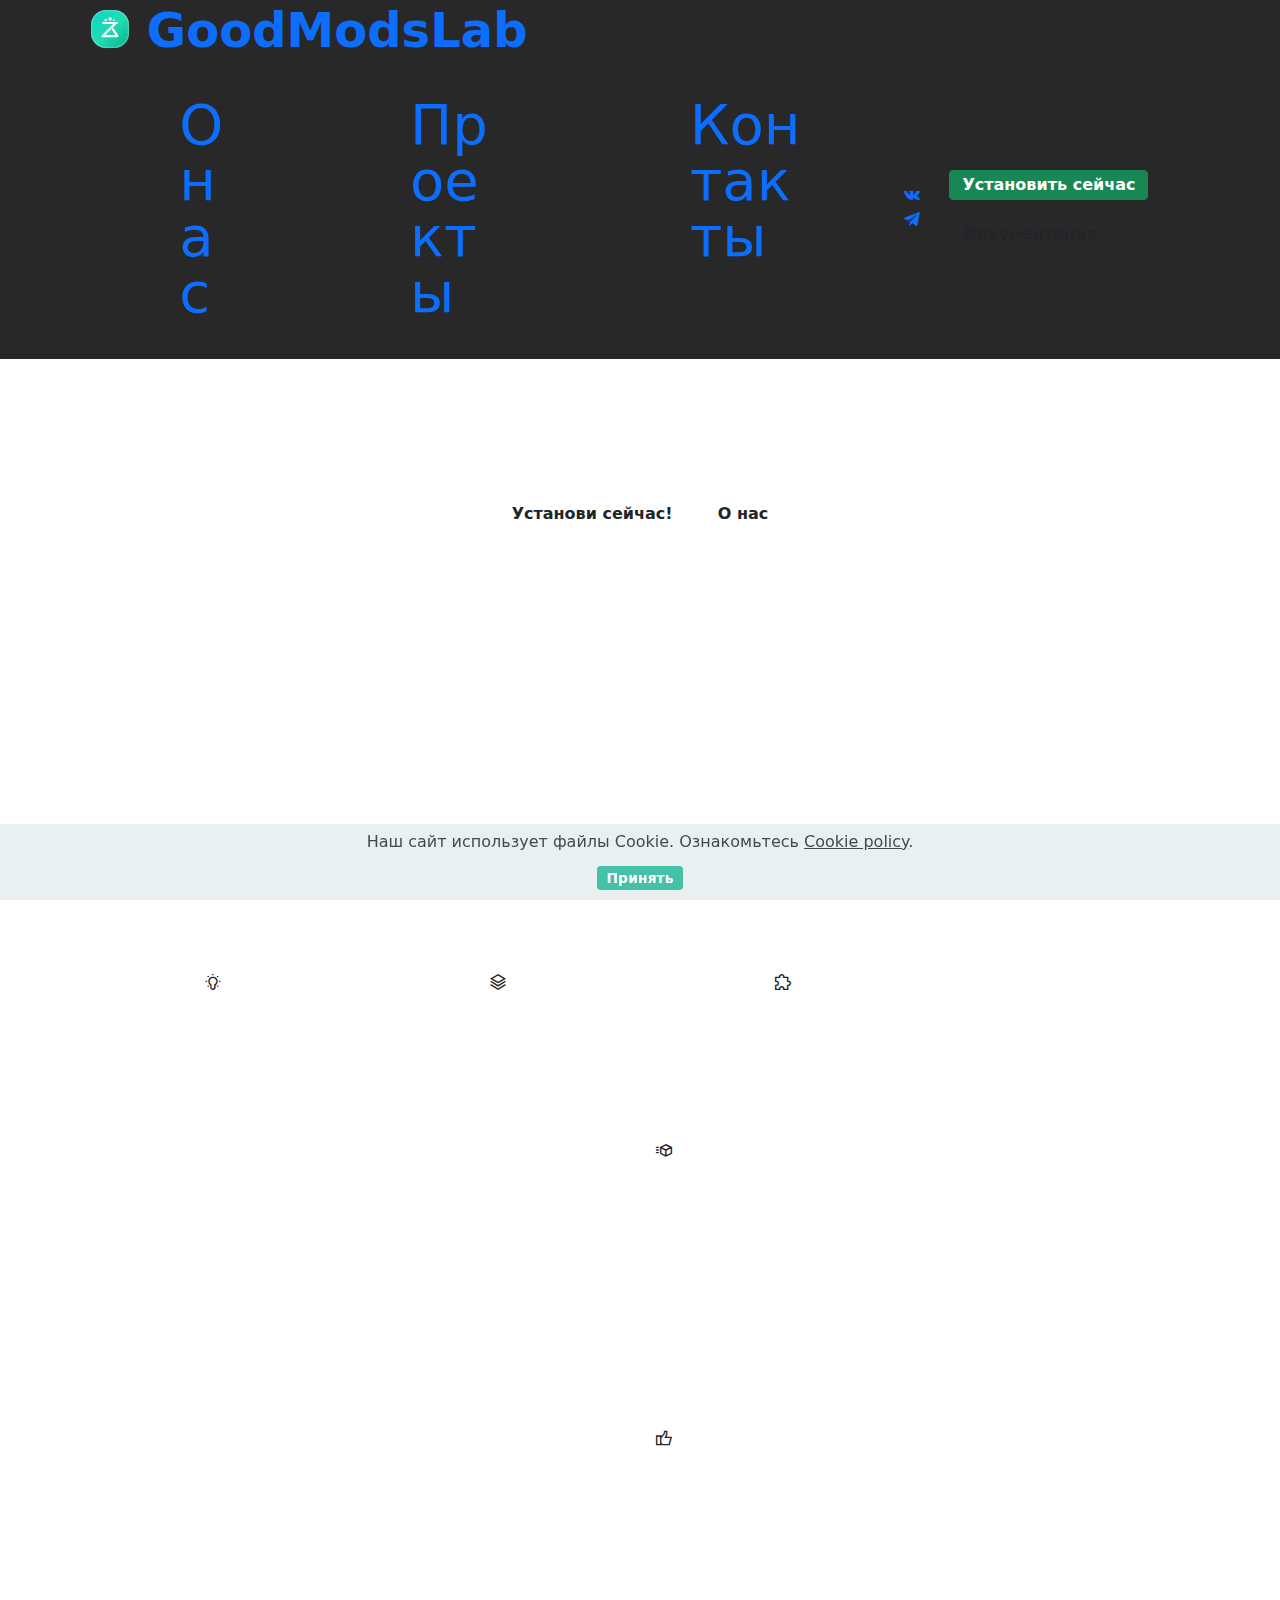
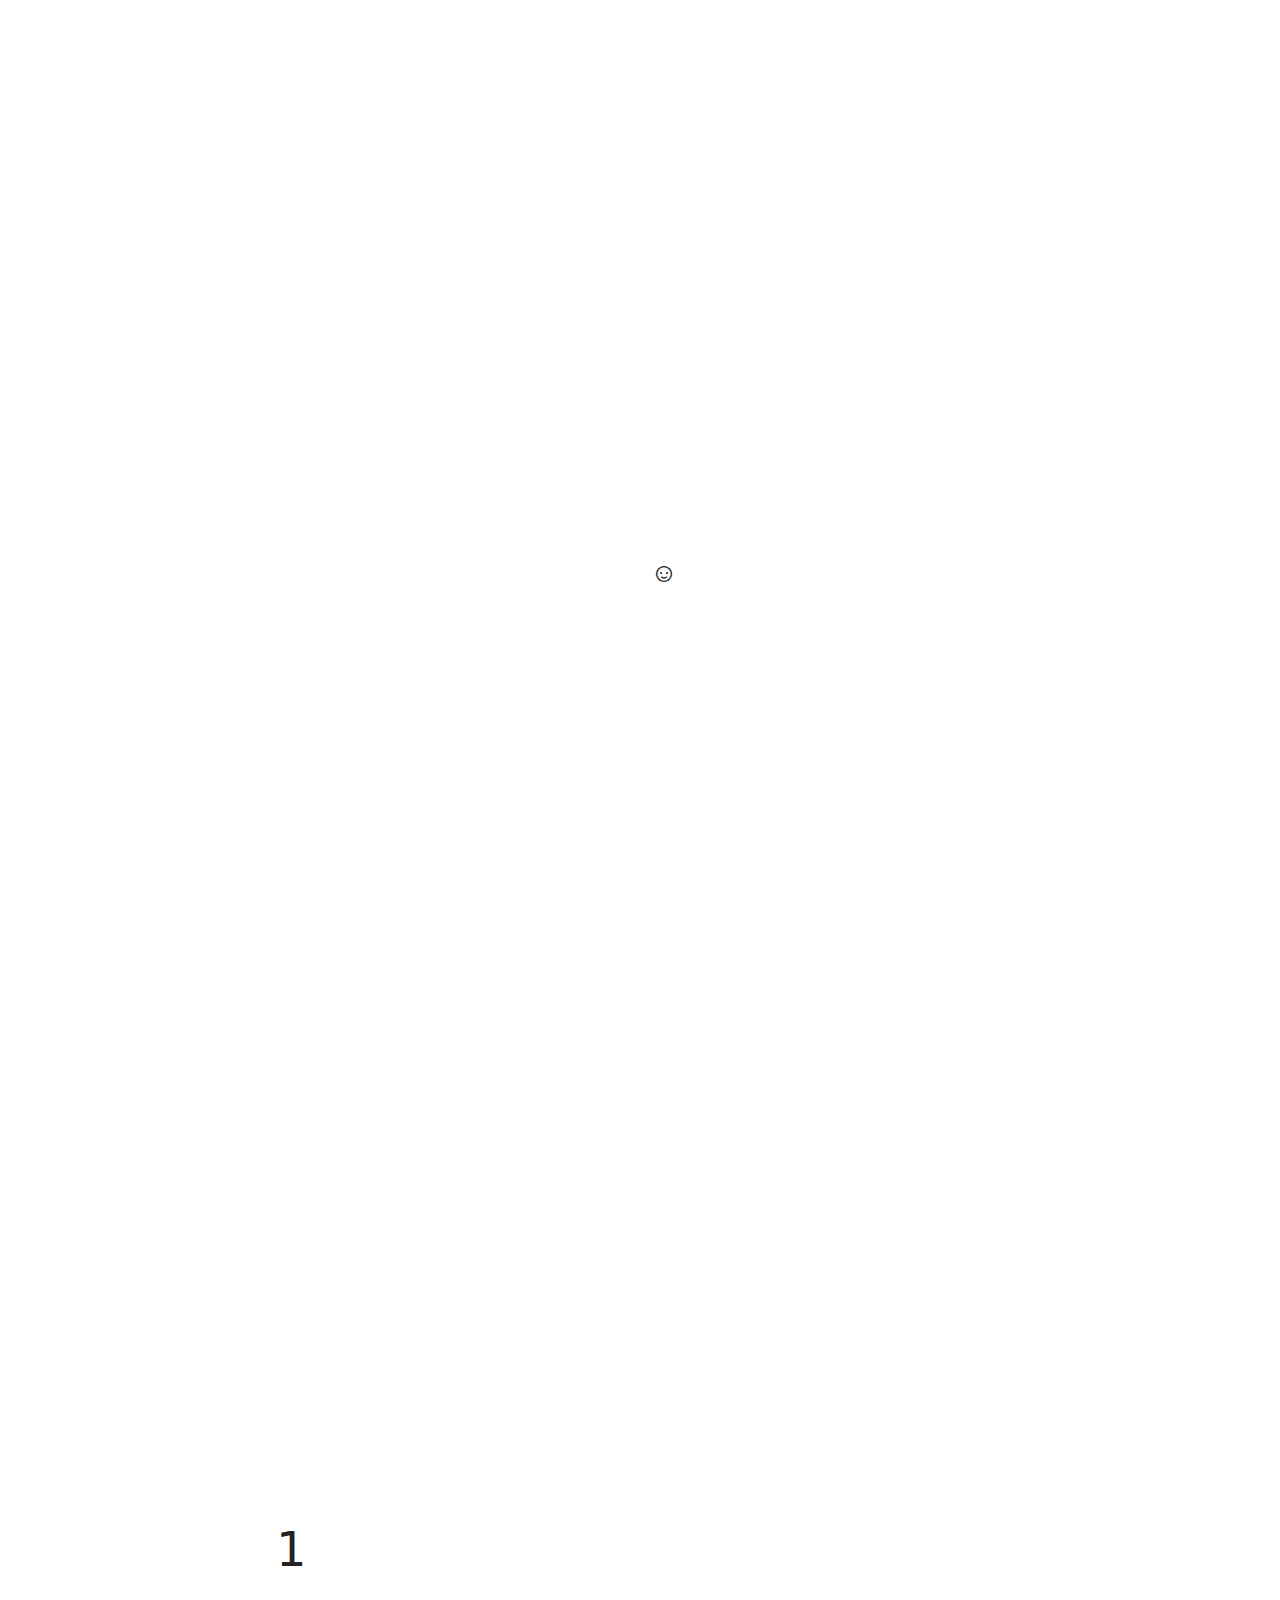
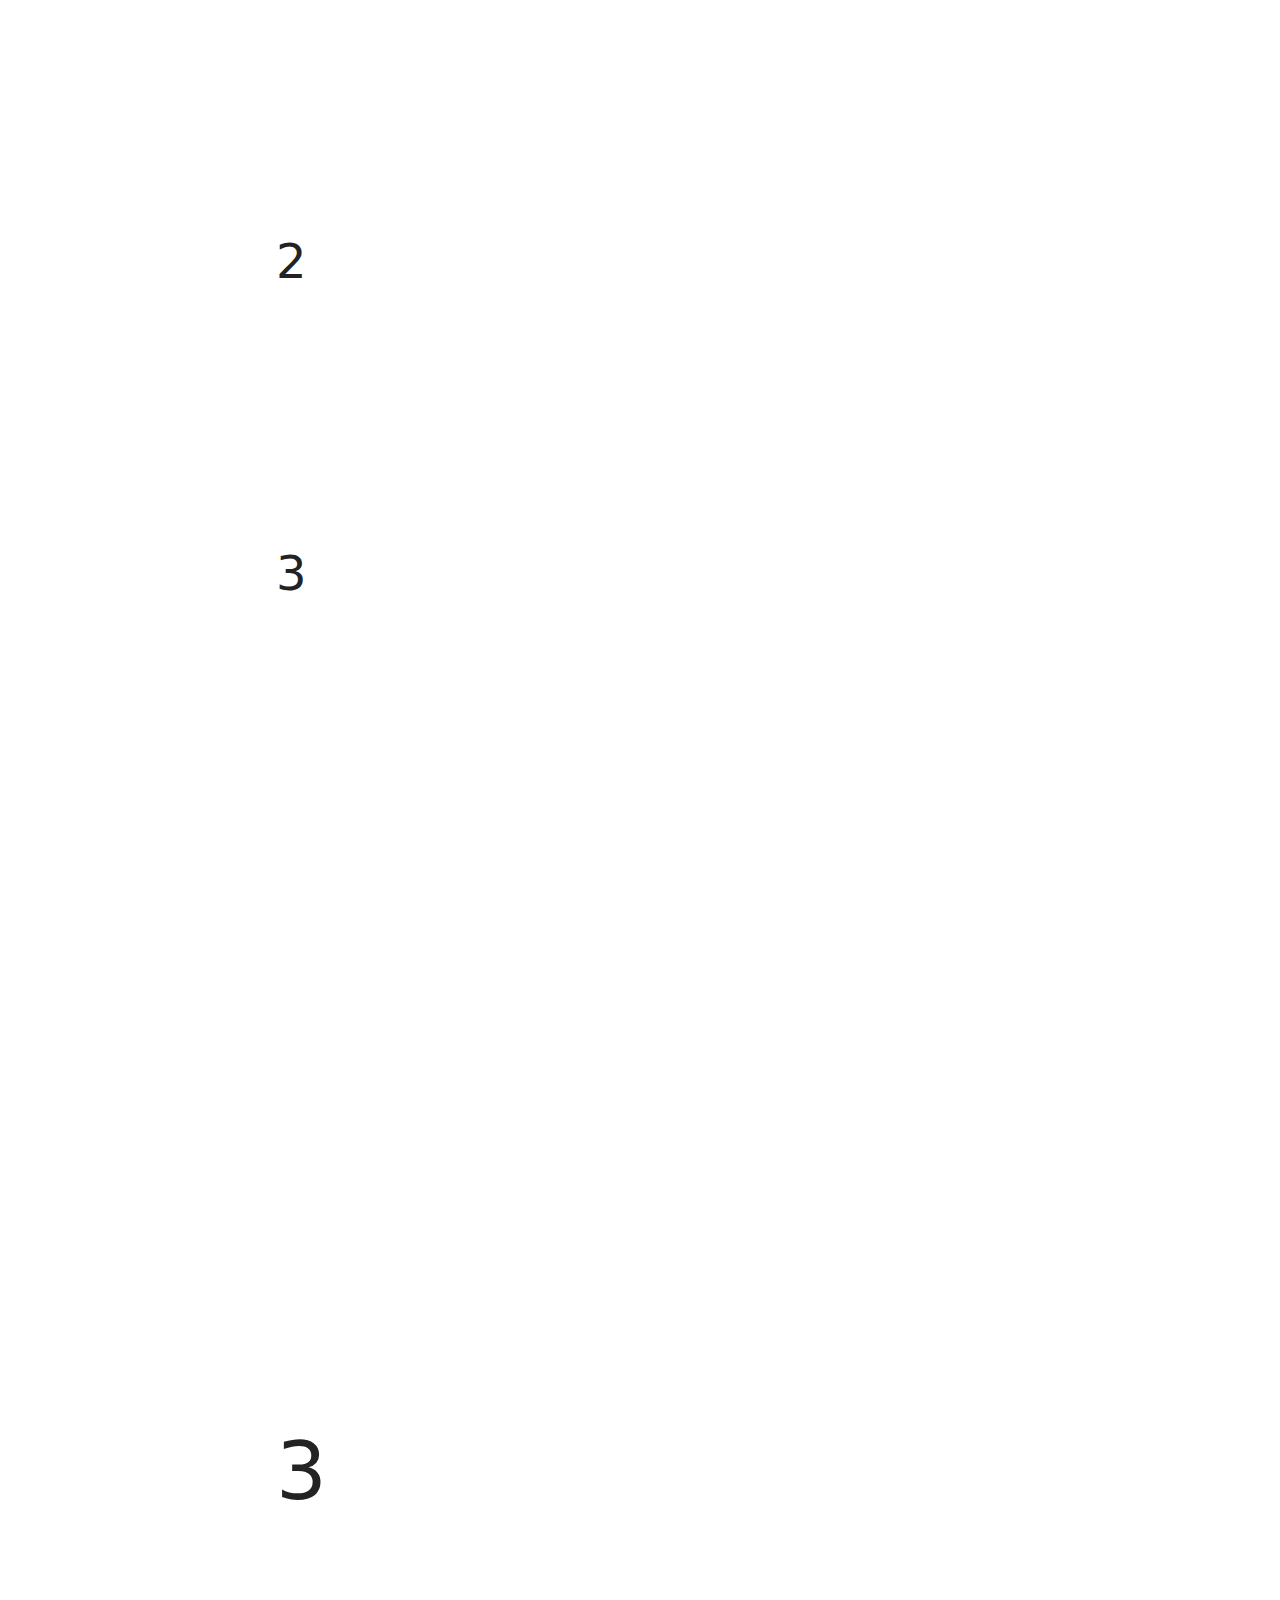
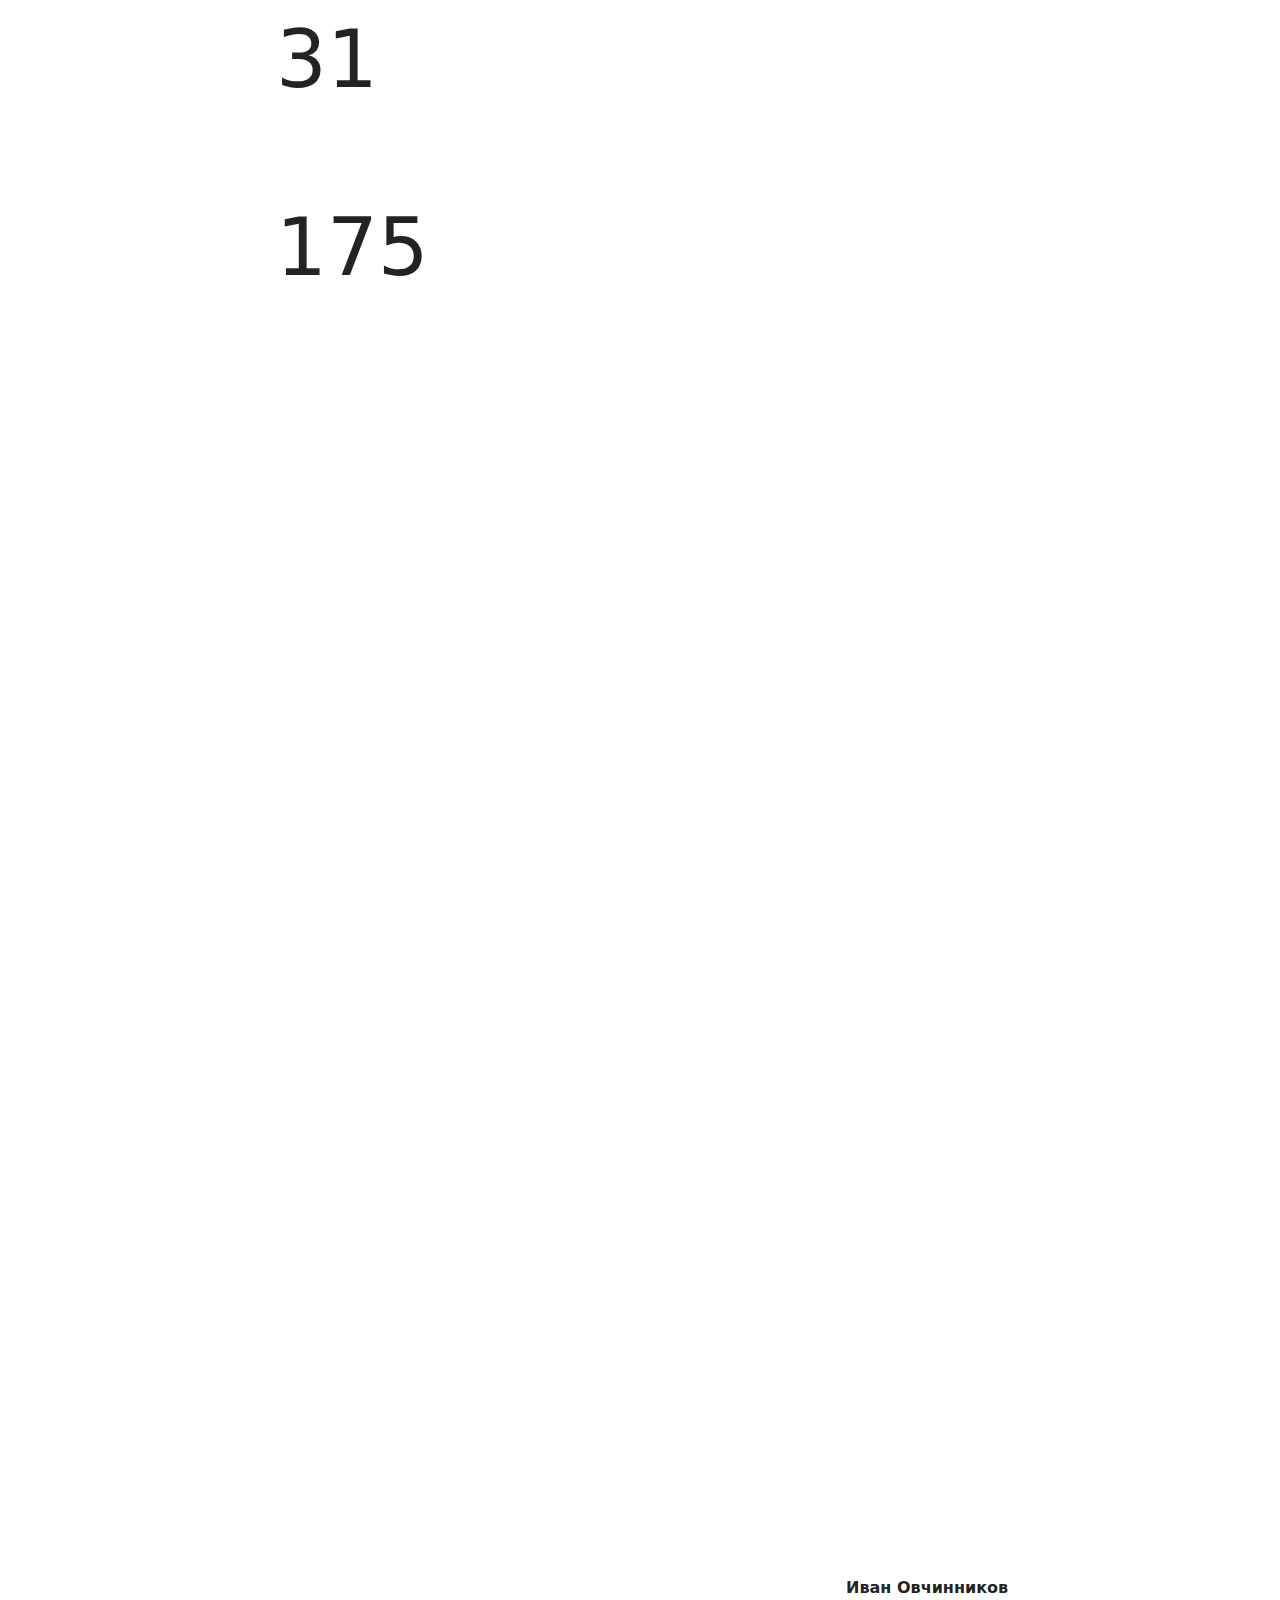
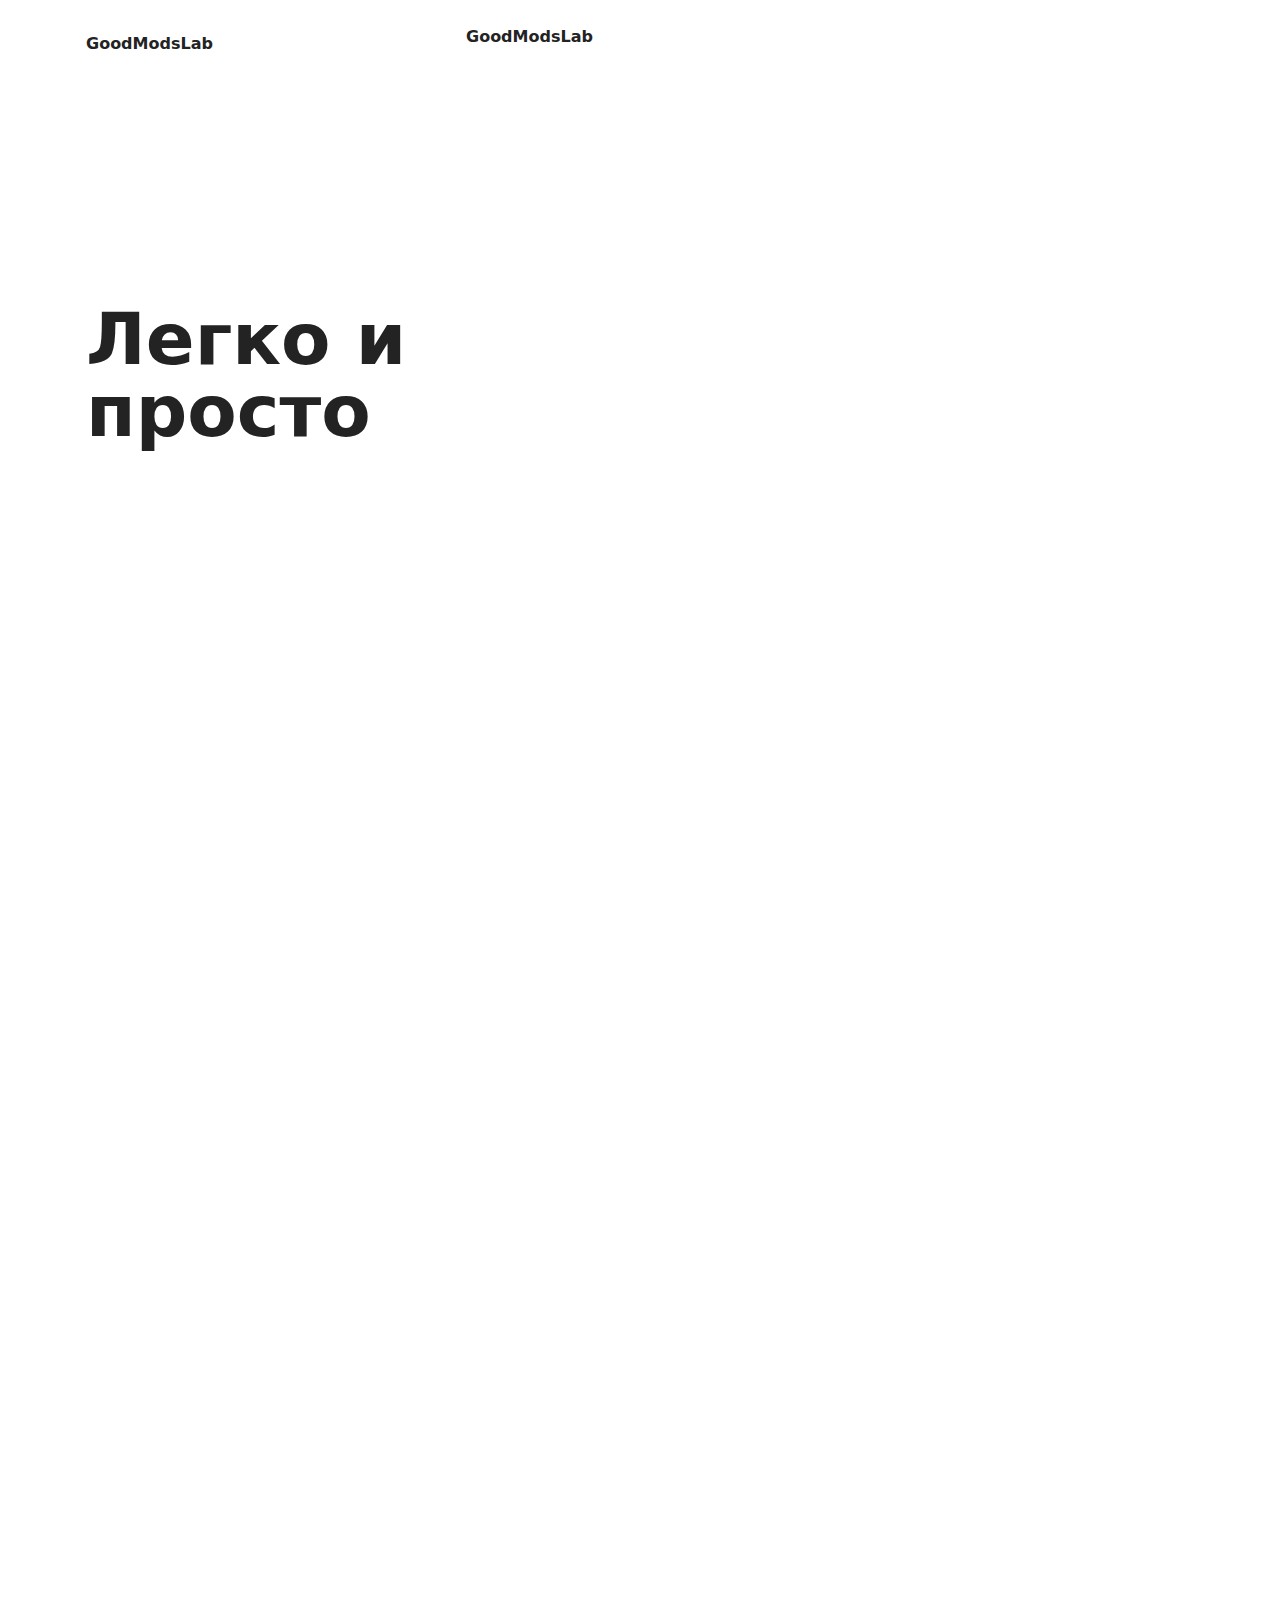
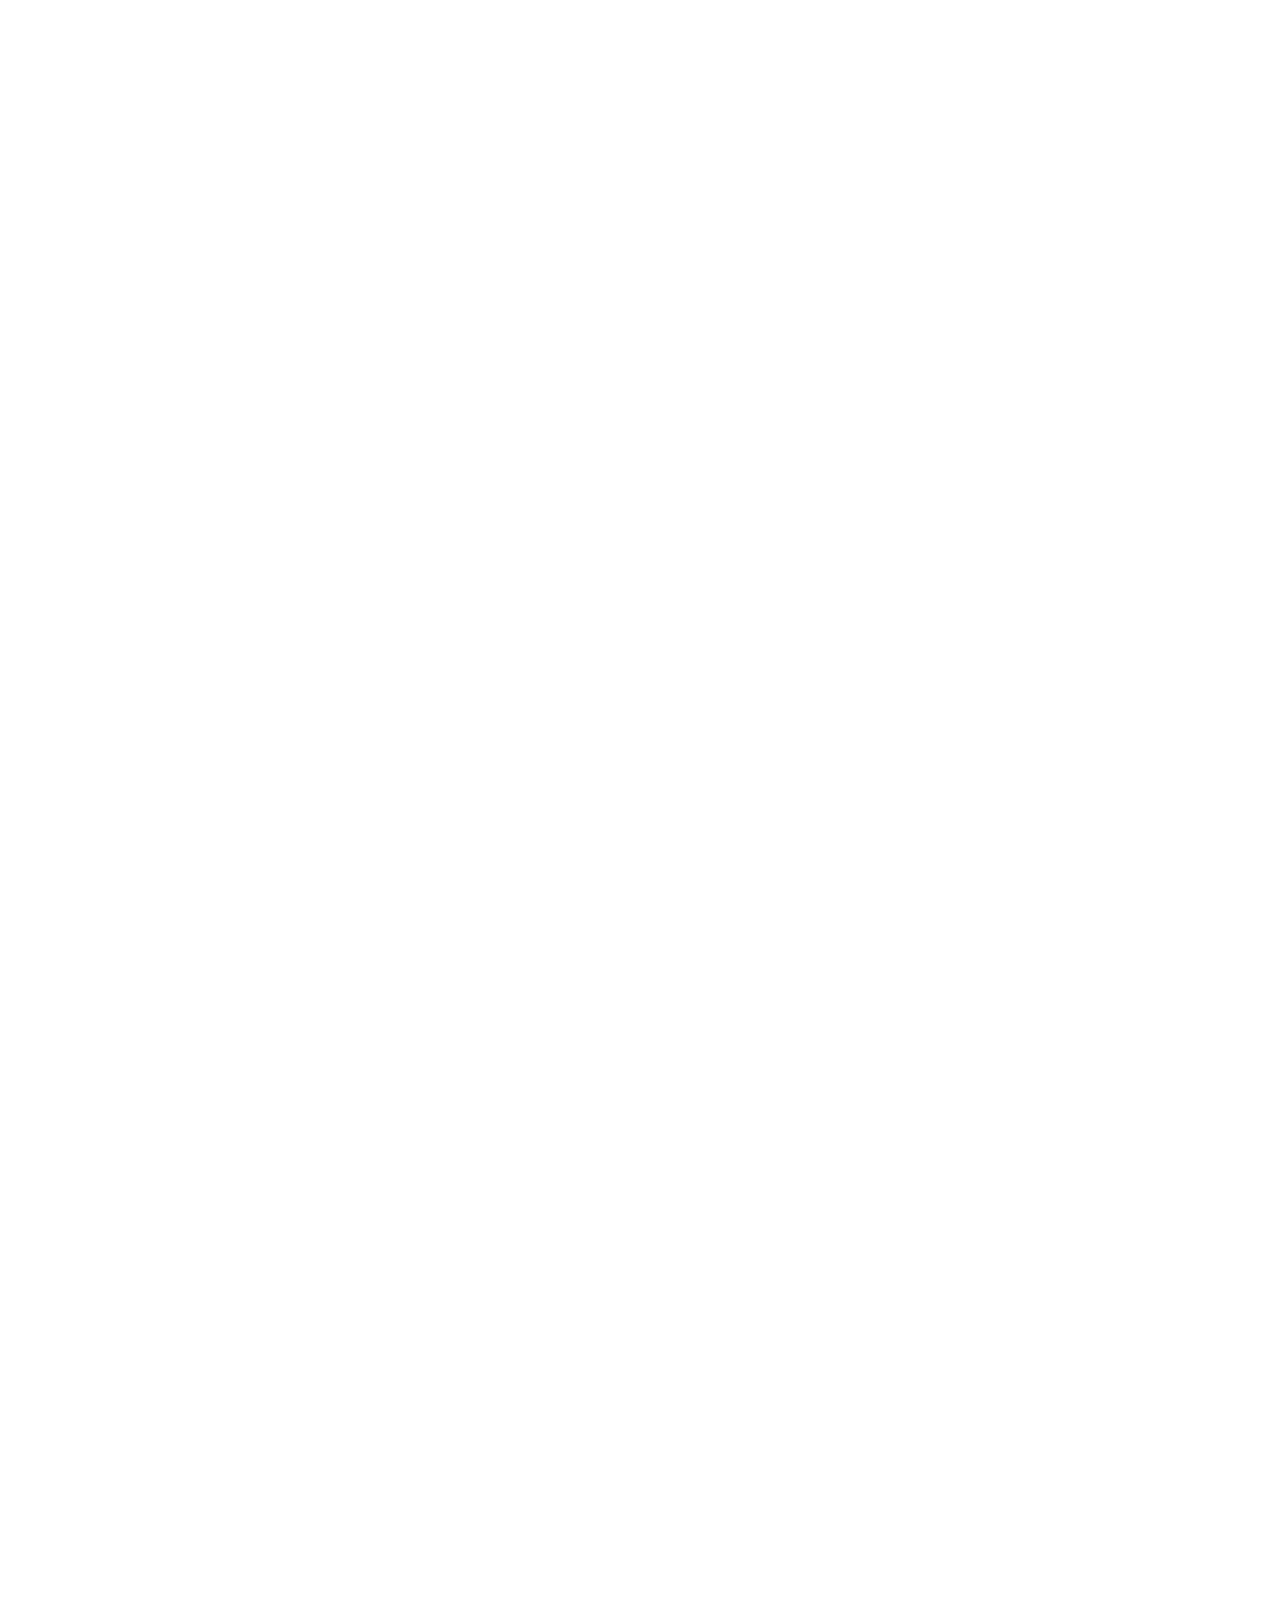
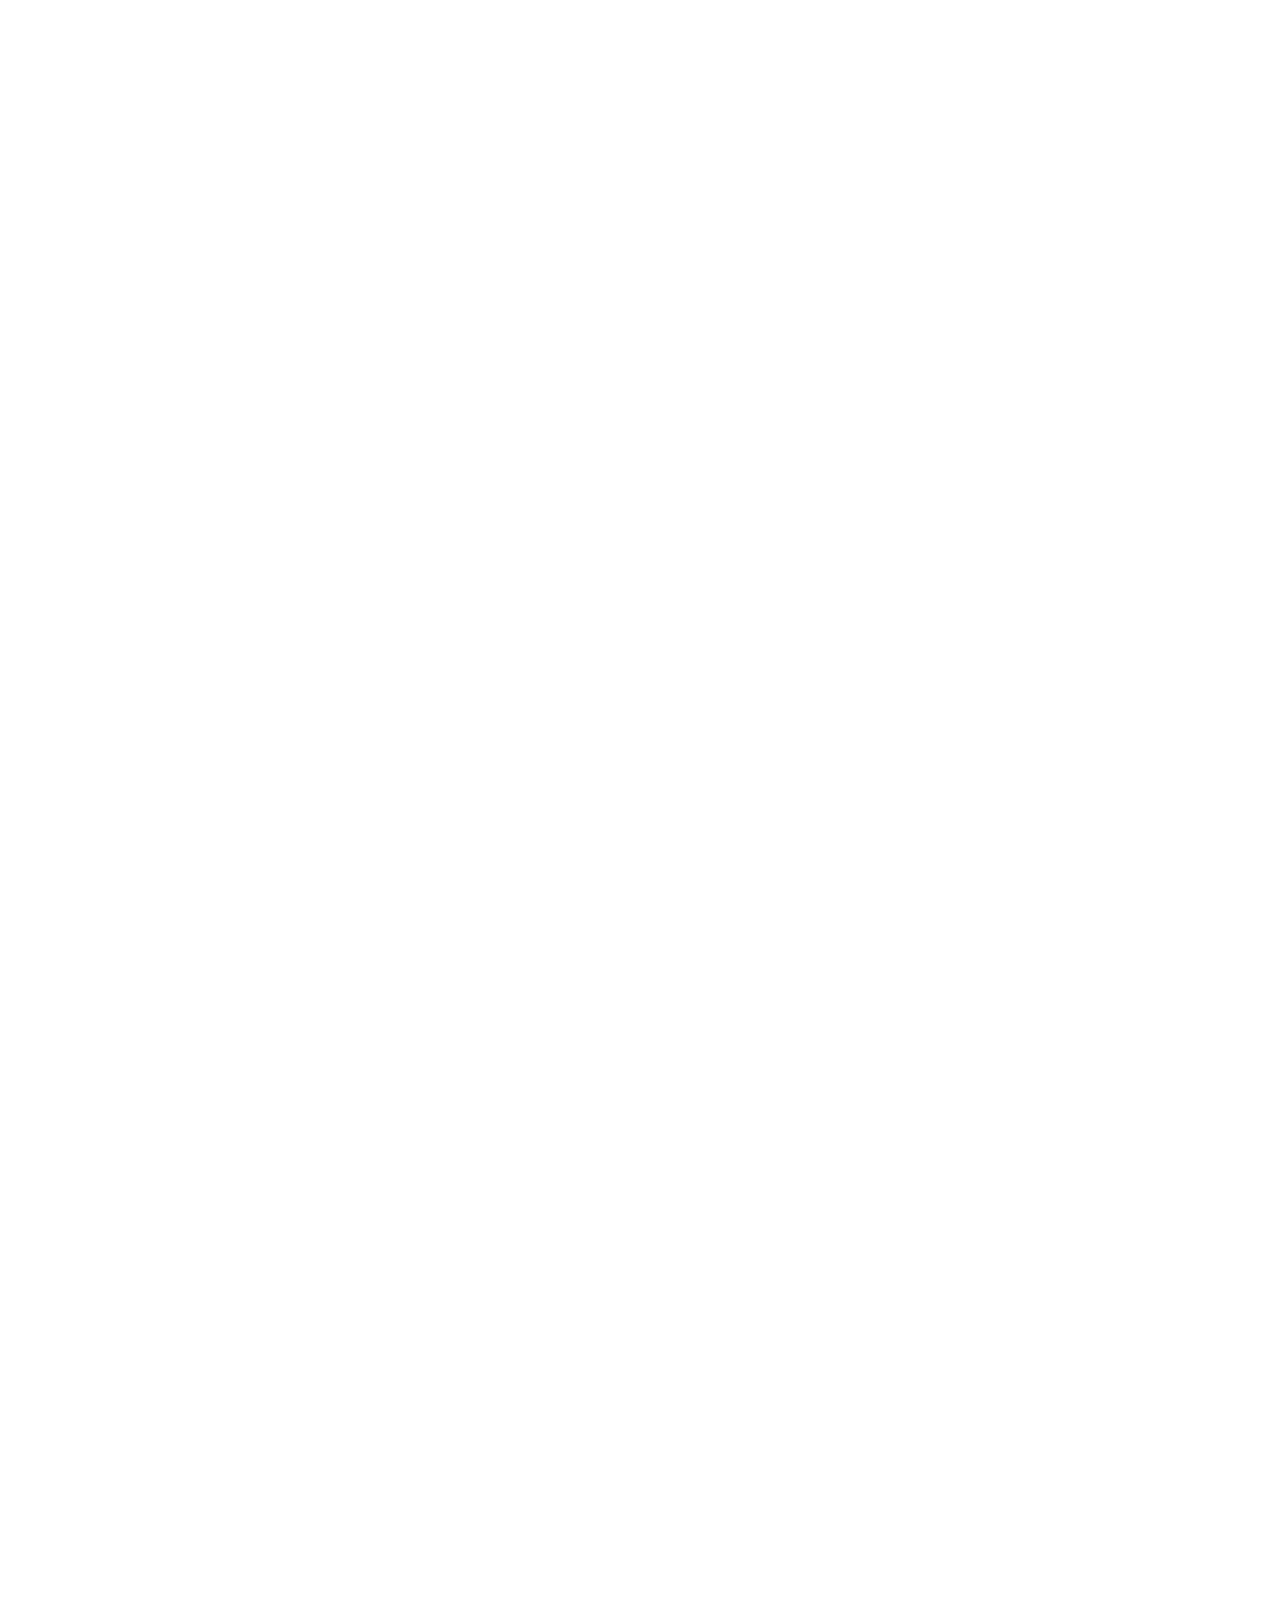
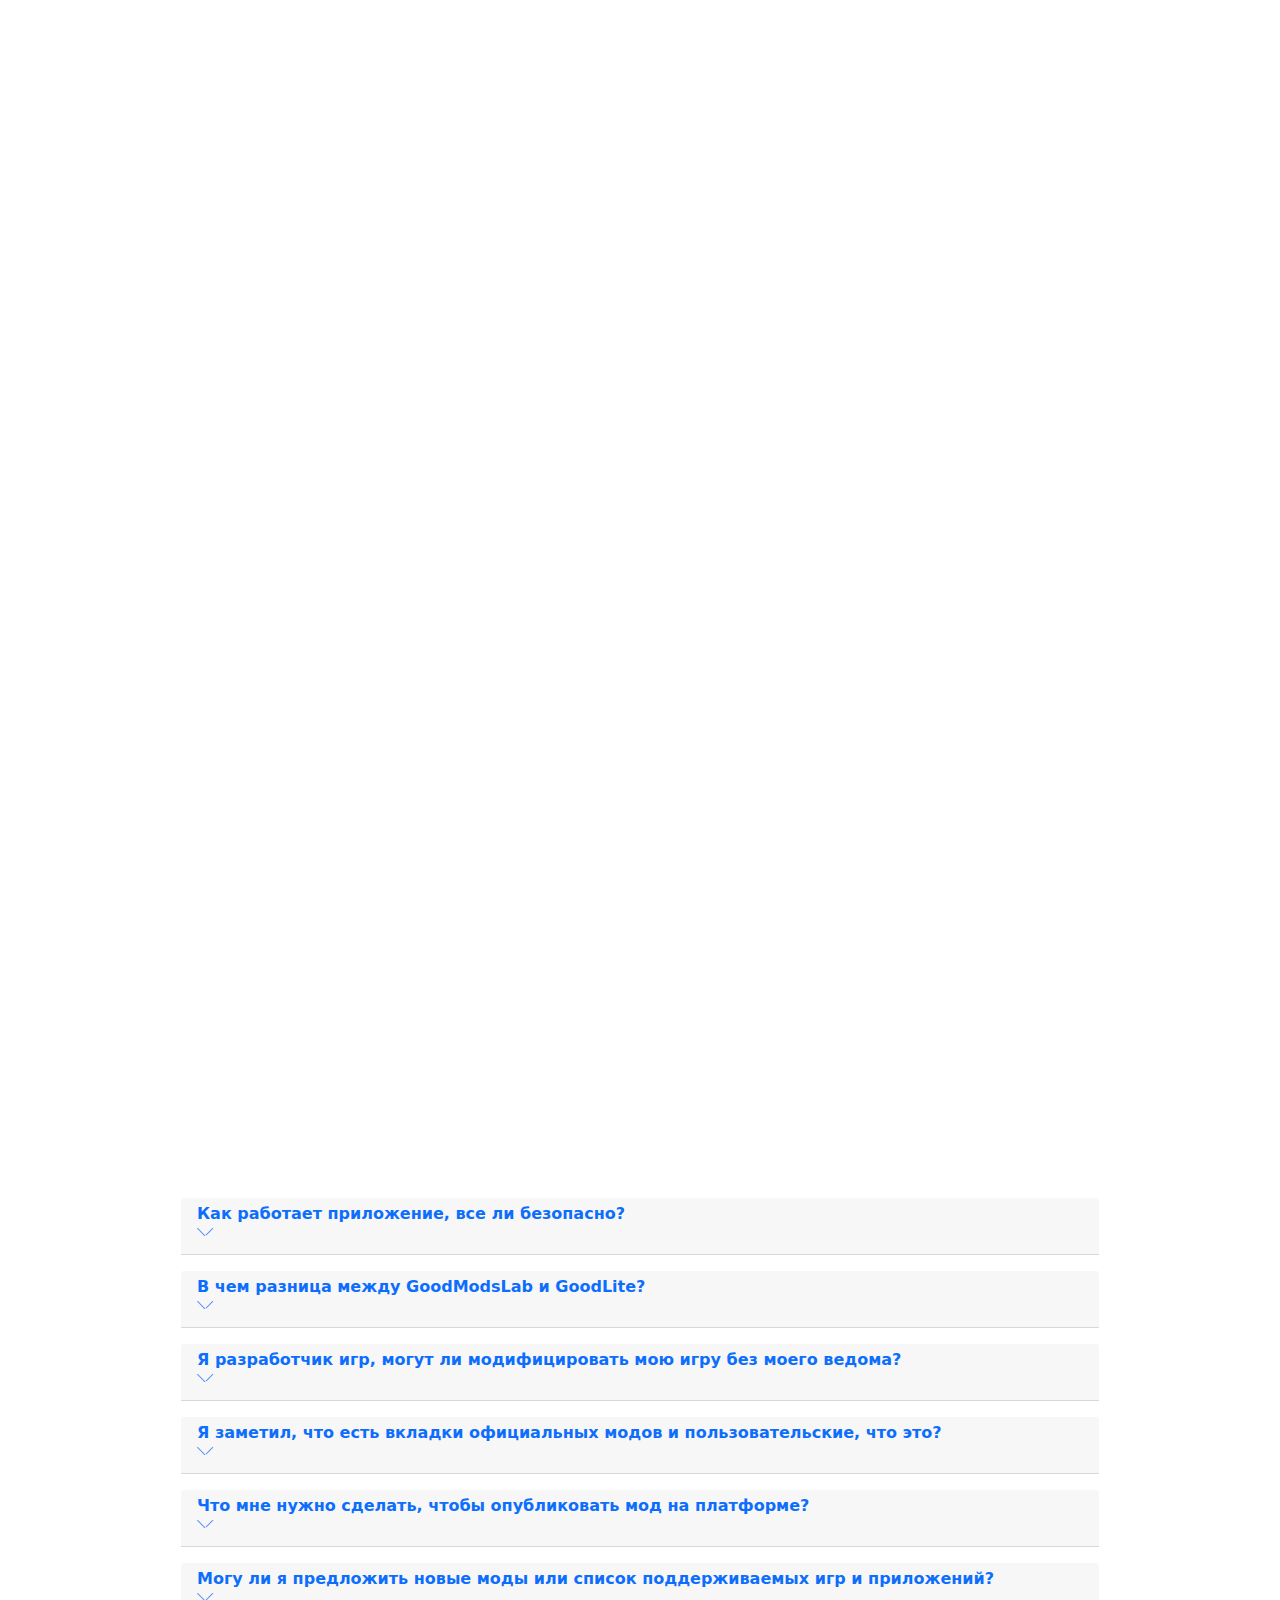
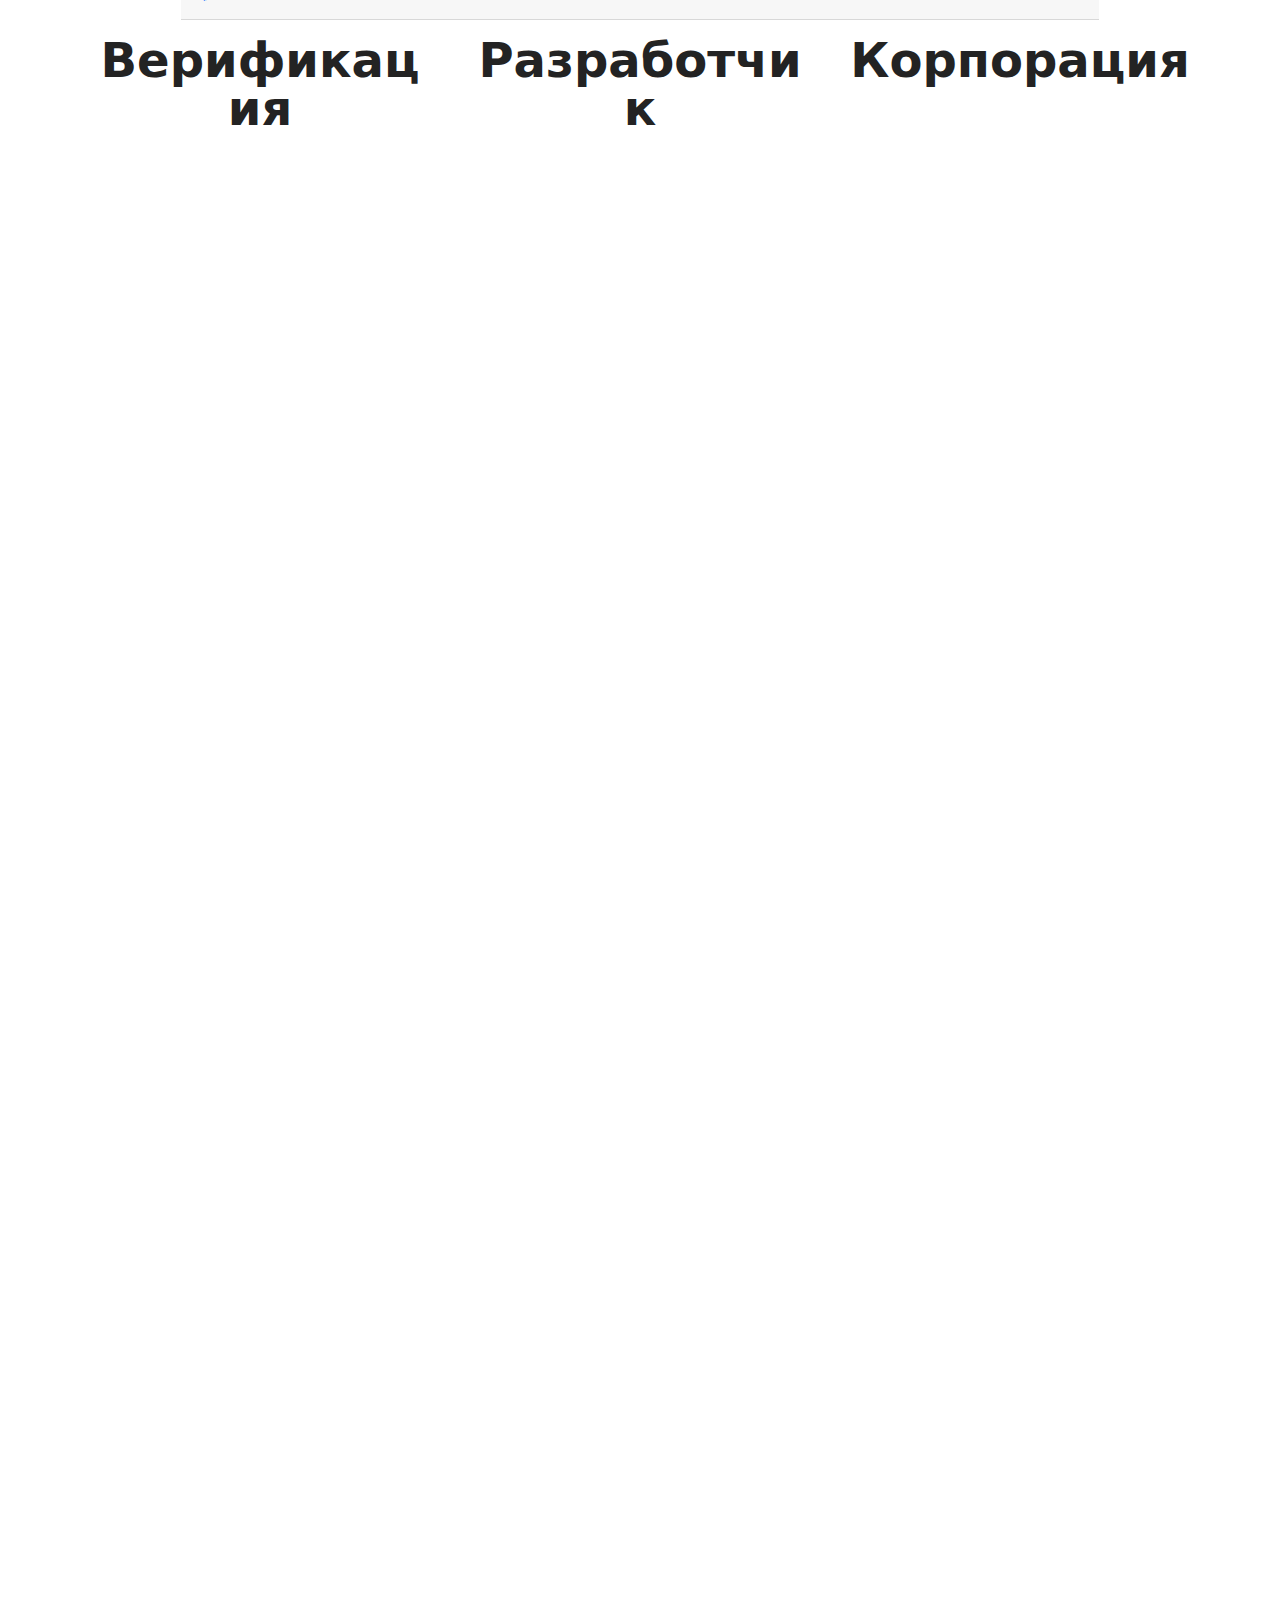
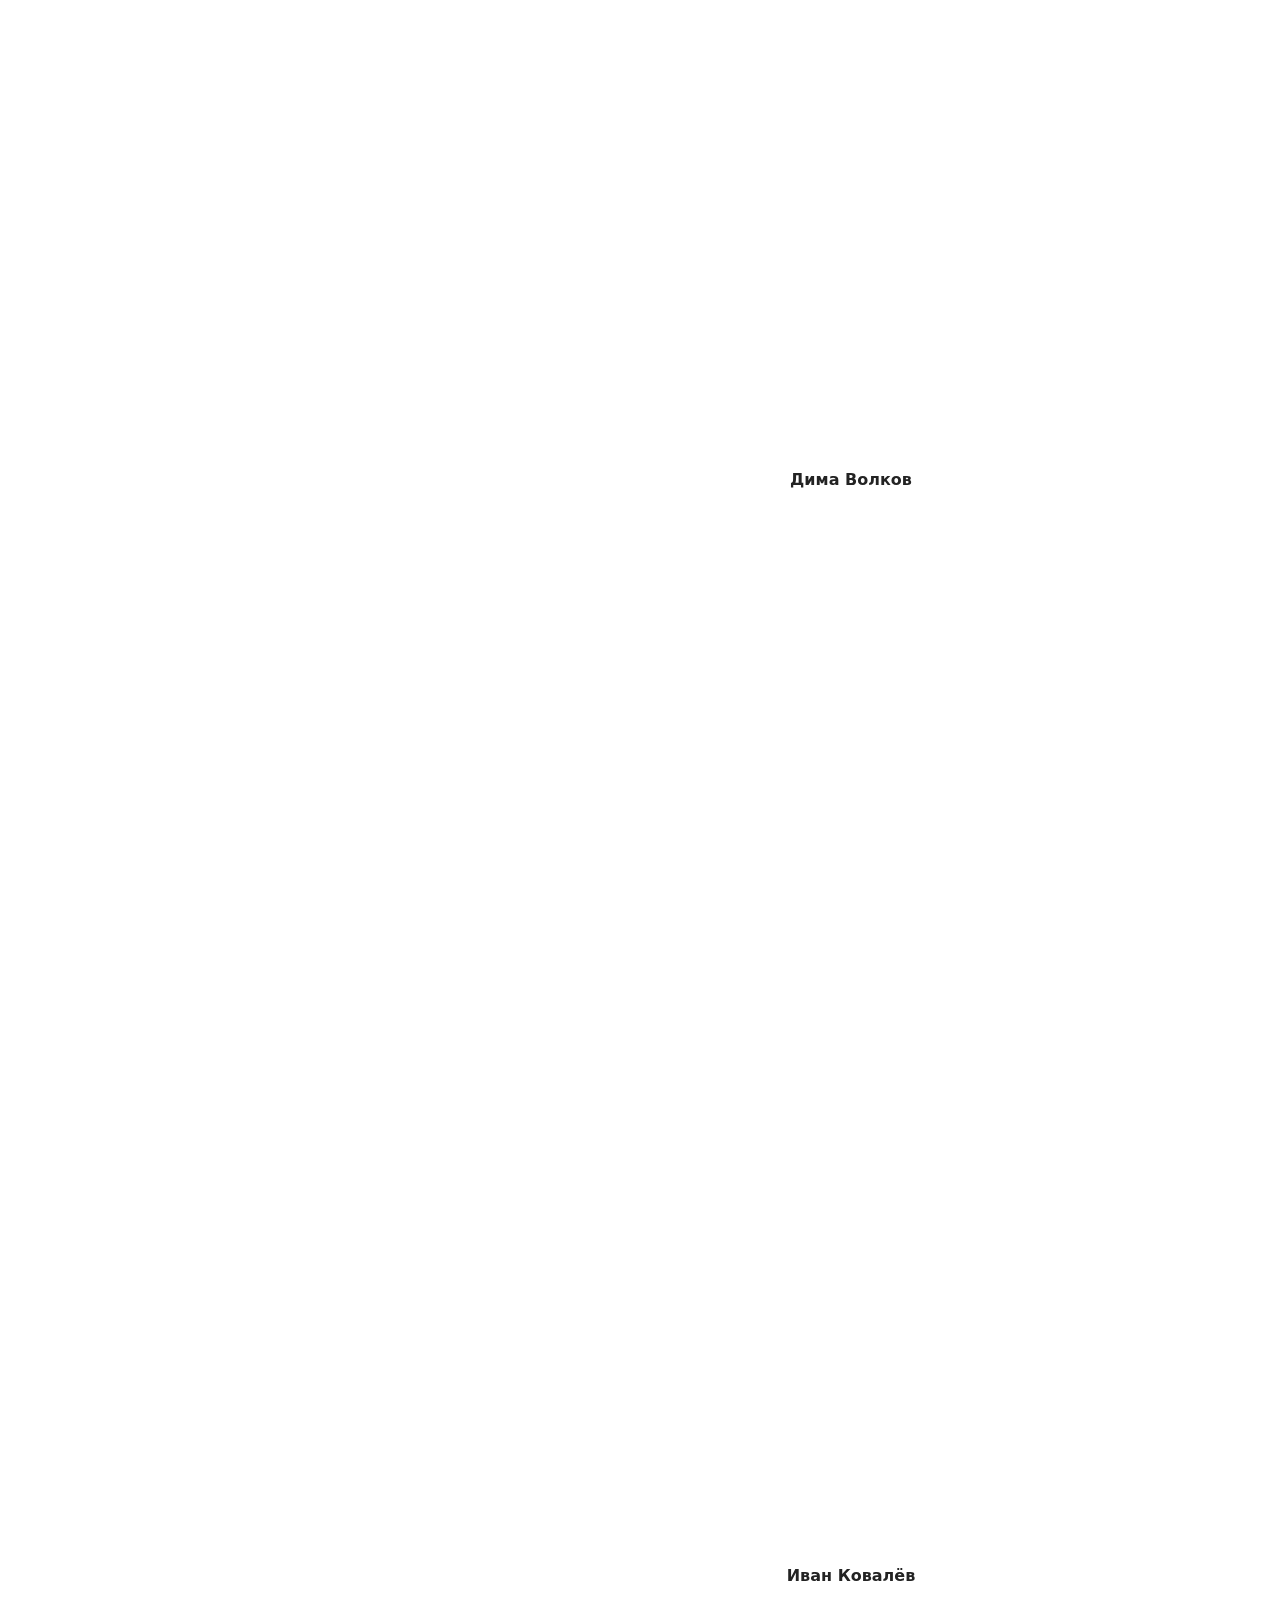
==== commit 90032cc8: "Update index.html" ====
--- a/index.html
+++ b/index.html
@@ -67,15 +67,13 @@
                     <a class="iconfont-wrapper" href="https://vk.com/goodmodslab_office" target="_blank">
                         <span class="p-2 mbr-iconfont socicon-vkontakte socicon"></span>
                     </a>
-                    <a class="iconfont-wrapper" href="https://discord.gg/8SsUTH2" target="_blank">
-                        <span class="p-2 mbr-iconfont socicon-discord socicon"></span>
+                    <a class="iconfont-wrapper" href="https://t.me/goodmodslab_official" target="_blank">
+                        <span class="p-2 mbr-iconfont socicon-telegram socicon"></span>
                     </a>
-                    <a class="iconfont-wrapper" href="mailto:feedback.goodmodslab@gmail.com">
-                        <span class="p-2 mbr-iconfont mobi-mbri-letter mobi-mbri"></span>
-                    </a>
-                    
-                </div>
-                <div class="navbar-buttons mbr-section-btn"><a class="btn btn-success display-4" href="GoodModsLab.html#header18-q">Установи сейчас</a> <a class="btn btn-success-outline display-4" href="Documentation.html#header6-1e" target="_blank">Документация</a></div>
+                    
+                    
+                </div>
+                <div class="navbar-buttons mbr-section-btn"><a class="btn btn-success display-4" href="GoodModsLab.html#header18-q">Установить сейчас</a> <a class="btn btn-success-outline display-4" href="Documentation.html#header6-1e" target="_blank">Документация</a></div>
             </div>
         </div>
     </nav>
@@ -636,15 +634,15 @@
                     </h3>
                     
                 </div>
-                <div id="bootstrap-accordion_20" class="panel-group accordionStyles accordion" role="tablist" aria-multiselectable="true">
+                <div id="bootstrap-accordion_21" class="panel-group accordionStyles accordion" role="tablist" aria-multiselectable="true">
                     <div class="card mb-3">
                         <div class="card-header" role="tab" id="headingOne">
-                            <a role="button" class="panel-title collapsed" data-toggle="collapse" data-bs-toggle="collapse" data-core="" href="#collapse1_20" aria-expanded="false" aria-controls="collapse1">
+                            <a role="button" class="panel-title collapsed" data-toggle="collapse" data-bs-toggle="collapse" data-core="" href="#collapse1_21" aria-expanded="false" aria-controls="collapse1">
                                 <h6 class="panel-title-edit mbr-fonts-style mb-0 display-7"><strong>Как работает приложение, все ли безопасно?</strong></h6>
                                 <span class="sign mbr-iconfont mbri-arrow-down"></span>
                             </a>
                         </div>
-                        <div id="collapse1_20" class="panel-collapse noScroll collapse" role="tabpanel" aria-labelledby="headingOne" data-parent="#accordion" data-bs-parent="#bootstrap-accordion_20">
+                        <div id="collapse1_21" class="panel-collapse noScroll collapse" role="tabpanel" aria-labelledby="headingOne" data-parent="#accordion" data-bs-parent="#bootstrap-accordion_21">
                             <div class="panel-body">
                                 <p class="mbr-fonts-style panel-text display-4">Конечно, все безопасно. Наши преданные и отличные Бета-тестеры находят все недостатки, и мы их исправляем. Наше приложение на других платформах может иметь другую структуру работы, но смысл и функционал не меняется. Если говорить об общей структуре программы, то можно сказать, что мы используем тройную матрицу, запрограммированную на нашем языке программирования<strong> Acacia</strong>.</p>
                             </div>
@@ -652,12 +650,12 @@
                     </div>
                     <div class="card mb-3">
                         <div class="card-header" role="tab" id="headingOne">
-                            <a role="button" class="panel-title collapsed" data-toggle="collapse" data-bs-toggle="collapse" data-core="" href="#collapse2_20" aria-expanded="false" aria-controls="collapse2">
+                            <a role="button" class="panel-title collapsed" data-toggle="collapse" data-bs-toggle="collapse" data-core="" href="#collapse2_21" aria-expanded="false" aria-controls="collapse2">
                                 <h6 class="panel-title-edit mbr-fonts-style mb-0 display-7"><strong>В чем разница между GoodModsLab и GoodLite?</strong></h6>
                                 <span class="sign mbr-iconfont mbri-arrow-down"></span>
                             </a>
                         </div>
-                        <div id="collapse2_20" class="panel-collapse noScroll collapse" role="tabpanel" aria-labelledby="headingOne" data-parent="#accordion" data-bs-parent="#bootstrap-accordion_20">
+                        <div id="collapse2_21" class="panel-collapse noScroll collapse" role="tabpanel" aria-labelledby="headingOne" data-parent="#accordion" data-bs-parent="#bootstrap-accordion_21">
                             <div class="panel-body">
                                 <p class="mbr-fonts-style panel-text display-4">Версия <strong>GoodModsLab</strong> практически не отличается от версии <strong>GoodLite</strong>, разница лишь в том, что в lite версии убраны некоторые элементы, но основной функционал ничем не ограничен.</p>
                             </div>
@@ -665,12 +663,12 @@
                     </div>
                     <div class="card mb-3">
                         <div class="card-header" role="tab" id="headingOne">
-                            <a role="button" class="panel-title collapsed" data-toggle="collapse" data-bs-toggle="collapse" data-core="" href="#collapse3_20" aria-expanded="false" aria-controls="collapse3">
+                            <a role="button" class="panel-title collapsed" data-toggle="collapse" data-bs-toggle="collapse" data-core="" href="#collapse3_21" aria-expanded="false" aria-controls="collapse3">
                                 <h6 class="panel-title-edit mbr-fonts-style mb-0 display-7"><strong>Я разработчик игр, могут ли модифицировать мою игру без моего ведома?</strong></h6>
                                 <span class="sign mbr-iconfont mbri-arrow-down"></span>
                             </a>
                         </div>
-                        <div id="collapse3_20" class="panel-collapse noScroll collapse" role="tabpanel" aria-labelledby="headingOne" data-parent="#accordion" data-bs-parent="#bootstrap-accordion_20">
+                        <div id="collapse3_21" class="panel-collapse noScroll collapse" role="tabpanel" aria-labelledby="headingOne" data-parent="#accordion" data-bs-parent="#bootstrap-accordion_21">
                             <div class="panel-body">
                                 <p class="mbr-fonts-style panel-text display-4">Нет, мы действуем легально, мы против модификации игры без разрешения, если конечно есть возможность связаться с разработчиками. В противном случае, смотрим на сообщество игр, делают ли они модификации. Также на нашей платформе вы никогда не увидите читы или утилиты, нарушающие механику игры.</p>
                             </div>
@@ -678,12 +676,12 @@
                     </div>
                     <div class="card mb-3">
                         <div class="card-header" role="tab" id="headingOne">
-                            <a role="button" class="panel-title collapsed" data-toggle="collapse" data-bs-toggle="collapse" data-core="" href="#collapse4_20" aria-expanded="false" aria-controls="collapse4">
+                            <a role="button" class="panel-title collapsed" data-toggle="collapse" data-bs-toggle="collapse" data-core="" href="#collapse4_21" aria-expanded="false" aria-controls="collapse4">
                                 <h6 class="panel-title-edit mbr-fonts-style mb-0 display-7"><strong>Я заметил, что есть вкладки официальных модов и пользовательские, что это?</strong></h6>
                                 <span class="sign mbr-iconfont mbri-arrow-down"></span>
                             </a>
                         </div>
-                        <div id="collapse4_20" class="panel-collapse noScroll collapse" role="tabpanel" aria-labelledby="headingOne" data-parent="#accordion" data-bs-parent="#bootstrap-accordion_20">
+                        <div id="collapse4_21" class="panel-collapse noScroll collapse" role="tabpanel" aria-labelledby="headingOne" data-parent="#accordion" data-bs-parent="#bootstrap-accordion_21">
                             <div class="panel-body">
                                 <p class="mbr-fonts-style panel-text display-4">Список официальных модификаций пополняется нами, и вы можете добавлять пользовательские списки, если вы разработчик модов.</p>
                             </div>
@@ -691,12 +689,12 @@
                     </div>
                     <div class="card mb-3">
                         <div class="card-header" role="tab" id="headingOne">
-                            <a role="button" class="panel-title collapsed" data-toggle="collapse" data-bs-toggle="collapse" data-core="" href="#collapse5_20" aria-expanded="false" aria-controls="collapse5">
+                            <a role="button" class="panel-title collapsed" data-toggle="collapse" data-bs-toggle="collapse" data-core="" href="#collapse5_21" aria-expanded="false" aria-controls="collapse5">
                                 <h6 class="panel-title-edit mbr-fonts-style mb-0 display-7"><strong>Что мне нужно сделать, чтобы опубликовать мод на платформе?</strong></h6>
                                 <span class="sign mbr-iconfont mbri-arrow-down"></span>
                             </a>
                         </div>
-                        <div id="collapse5_20" class="panel-collapse noScroll collapse" role="tabpanel" aria-labelledby="headingOne" data-parent="#accordion" data-bs-parent="#bootstrap-accordion_20">
+                        <div id="collapse5_21" class="panel-collapse noScroll collapse" role="tabpanel" aria-labelledby="headingOne" data-parent="#accordion" data-bs-parent="#bootstrap-accordion_21">
                             <div class="panel-body">
                                 <p class="mbr-fonts-style panel-text display-4">Вам нужно сначала стать проверенным пользователем, то есть тем, кто может публиковать модификации.
 <br>Чтобы им стать, нужно пройти верификацию, но платно.</p>
@@ -705,12 +703,12 @@
                     </div>
                     <div class="card mb-3">
                         <div class="card-header" role="tab" id="headingOne">
-                            <a role="button" class="panel-title collapsed" data-toggle="collapse" data-bs-toggle="collapse" data-core="" href="#collapse6_20" aria-expanded="false" aria-controls="collapse6">
+                            <a role="button" class="panel-title collapsed" data-toggle="collapse" data-bs-toggle="collapse" data-core="" href="#collapse6_21" aria-expanded="false" aria-controls="collapse6">
                                 <h6 class="panel-title-edit mbr-fonts-style mb-0 display-7"><strong>Могу ли я предложить новые моды или список поддерживаемых игр и приложений?</strong></h6>
                                 <span class="sign mbr-iconfont mbri-arrow-down"></span>
                             </a>
                         </div>
-                        <div id="collapse6_20" class="panel-collapse noScroll collapse" role="tabpanel" aria-labelledby="headingOne" data-parent="#accordion" data-bs-parent="#bootstrap-accordion_20">
+                        <div id="collapse6_21" class="panel-collapse noScroll collapse" role="tabpanel" aria-labelledby="headingOne" data-parent="#accordion" data-bs-parent="#bootstrap-accordion_21">
                             <div class="panel-body">
                                 <p class="mbr-fonts-style panel-text display-4">Конечно. Мы приветствуем любую помощь, дайте нам знать, какую игру или приложение вы хотите изменить.</p>
                             </div>
@@ -935,7 +933,7 @@
                     
                     
                     
-                <li class="foot-menu-item mbr-fonts-style display-7"><a href="index.html#features1-2" class="text-white">О нас</a></li><li class="foot-menu-item mbr-fonts-style display-7"><a href="Services.html#header8-3v" class="text-white text-primary">Проекты</a></li><li class="foot-menu-item mbr-fonts-style display-7"><a href="index.html#contacts4-n" class="text-white">Контакты</a></li><li class="foot-menu-item mbr-fonts-style display-7"><a href="privacy_policy.html" class="text-white">Политика Конфиденциальности</a></li><li class="foot-menu-item mbr-fonts-style display-7"><a href="terms_of_service.html" class="text-white">Условия Использования</a></li><li class="foot-menu-item mbr-fonts-style display-7"><a href="work.html#content7-14" class="text-white text-primary" target="_blank">Работа</a></li><li class="foot-menu-item mbr-fonts-style display-7"><a href="blog.html#content4-1w" class="text-white text-primary" target="_blank">Блог</a></li></ul>
+                <li class="foot-menu-item mbr-fonts-style display-7"><a href="index.html#features1-2" class="text-white">О нас</a></li><li class="foot-menu-item mbr-fonts-style display-7"><a href="Services.html#header8-3v" class="text-white text-primary">Проекты</a></li><li class="foot-menu-item mbr-fonts-style display-7"><a href="Support.html#form5-41" class="text-white" target="_blank">Поддержка</a></li><li class="foot-menu-item mbr-fonts-style display-7"><a href="privacy_policy.html" class="text-white">Политика Конфиденциальности</a></li><li class="foot-menu-item mbr-fonts-style display-7"><a href="terms_of_service.html" class="text-white">Условия Использования</a></li><li class="foot-menu-item mbr-fonts-style display-7"><a href="work.html#content7-14" class="text-white text-primary" target="_blank">Работа</a></li><li class="foot-menu-item mbr-fonts-style display-7"><a href="blog.html#content4-1w" class="text-white text-primary" target="_blank">Блог</a></li></ul>
             </div>
             <div class="row social-row">
                 <div class="social-list align-right pb-2">
@@ -958,15 +956,7 @@
                             <span class="mbr-iconfont mbr-iconfont-social socicon-youtube socicon"></span>
                         </a>
                     </div><div class="soc-item">
-                        <a href="mailto:feedback.goodmodslab@gmail.com">
-                            <span class="mbr-iconfont mbr-iconfont-social socicon-mail socicon"></span>
-                        </a>
-                    </div><div class="soc-item">
-                        <a href="https://github.com/GoodModsLab-Official/GoodModsLab" target="_blank">
-                            <span class="mbr-iconfont mbr-iconfont-social socicon-github socicon"></span>
-                        </a>
-                    </div><div class="soc-item">
-                        <a href="https://t.me/vladdos_1" target="_blank">
+                        <a href="https://t.me/goodmodslab_official" target="_blank">
                             <span class="mbr-iconfont mbr-iconfont-social socicon-telegram socicon"></span>
                         </a>
                     </div></div>
@@ -978,11 +968,11 @@
             </div>
         </div>
     </div>
-</section><section class="display-7" style="padding: 0;align-items: center;justify-content: center;flex-wrap: wrap;    align-content: center;display: flex;position: relative;height: 4rem;"><a href="https://mobiri.se/2870468" style="flex: 1 1;height: 4rem;position: absolute;width: 100%;z-index: 1;"><img alt="" style="height: 4rem;" src="[data-uri]"></a><p style="margin: 0;text-align: center;" class="display-7">Built with &#8204;</p><a style="z-index:1" href="https://mobirise.com">Mobirise </a></section><script src="assets/bootstrap/js/bootstrap.bundle.min.js"></script>  <script src="assets/parallax/jarallax.js"></script>  <script src="assets/web/assets/cookies-alert-plugin/cookies-alert-core.js"></script>  <script src="assets/web/assets/cookies-alert-plugin/cookies-alert-script.js"></script>  <script src="assets/smoothscroll/smooth-scroll.js"></script>  <script src="assets/ytplayer/index.js"></script>  <script src="assets/dropdown/js/navbar-dropdown.js"></script>  <script src="assets/playervimeo/vimeo_player.js"></script>  <script src="assets/mbr-switch-arrow/mbr-switch-arrow.js"></script>  <script src="assets/embla/embla.min.js"></script>  <script src="assets/embla/script.js"></script>  <script src="assets/sociallikes/social-likes.js"></script>  <script src="assets/theme/js/script.js"></script>  
+</section><section class="display-7" style="display: none !important;"><a href="https://mobiri.se/2870468" style="flex: 1 1;height: 4rem;position: absolute;width: 100%;z-index: 1;"><img alt="" style="height: 4rem;" src="[data-uri]"></a><p style="margin: 0;text-align: center;" class="display-7">Made with &#8204;</p><a style="z-index:1" href="https://mobirise.com/builder/no-code-website-builder.html">No Code Website Builder</a></section><script src="assets/bootstrap/js/bootstrap.bundle.min.js"></script>  <script src="assets/parallax/jarallax.js"></script>  <script src="assets/web/assets/cookies-alert-plugin/cookies-alert-core.js"></script>  <script src="assets/web/assets/cookies-alert-plugin/cookies-alert-script.js"></script>  <script src="assets/smoothscroll/smooth-scroll.js"></script>  <script src="assets/ytplayer/index.js"></script>  <script src="assets/dropdown/js/navbar-dropdown.js"></script>  <script src="assets/playervimeo/vimeo_player.js"></script>  <script src="assets/mbr-switch-arrow/mbr-switch-arrow.js"></script>  <script src="assets/embla/embla.min.js"></script>  <script src="assets/embla/script.js"></script>  <script src="assets/sociallikes/social-likes.js"></script>  <script src="assets/theme/js/script.js"></script>  
   
   
 <input name="cookieData" type="hidden" data-cookie-customDialogSelector='null' data-cookie-colorText='#424a4d' data-cookie-colorBg='rgba(234, 239, 241, 0.99)' data-cookie-textButton='Принять' data-cookie-colorButton='#44c1a7' data-cookie-colorLink='#424a4d' data-cookie-underlineLink='true' data-cookie-text="Наш сайт использует файлы Cookie. Ознакомьтесь <a href='privacy_policy.html'>Cookie policy</a>.">
    <div id="scrollToTop" class="scrollToTop mbr-arrow-up"><a style="text-align: center;"><i class="mbr-arrow-up-icon mbr-arrow-up-icon-cm cm-icon cm-icon-smallarrow-up"></i></a></div>
     <input name="animation" type="hidden">
   </body>
-</html>+</html>
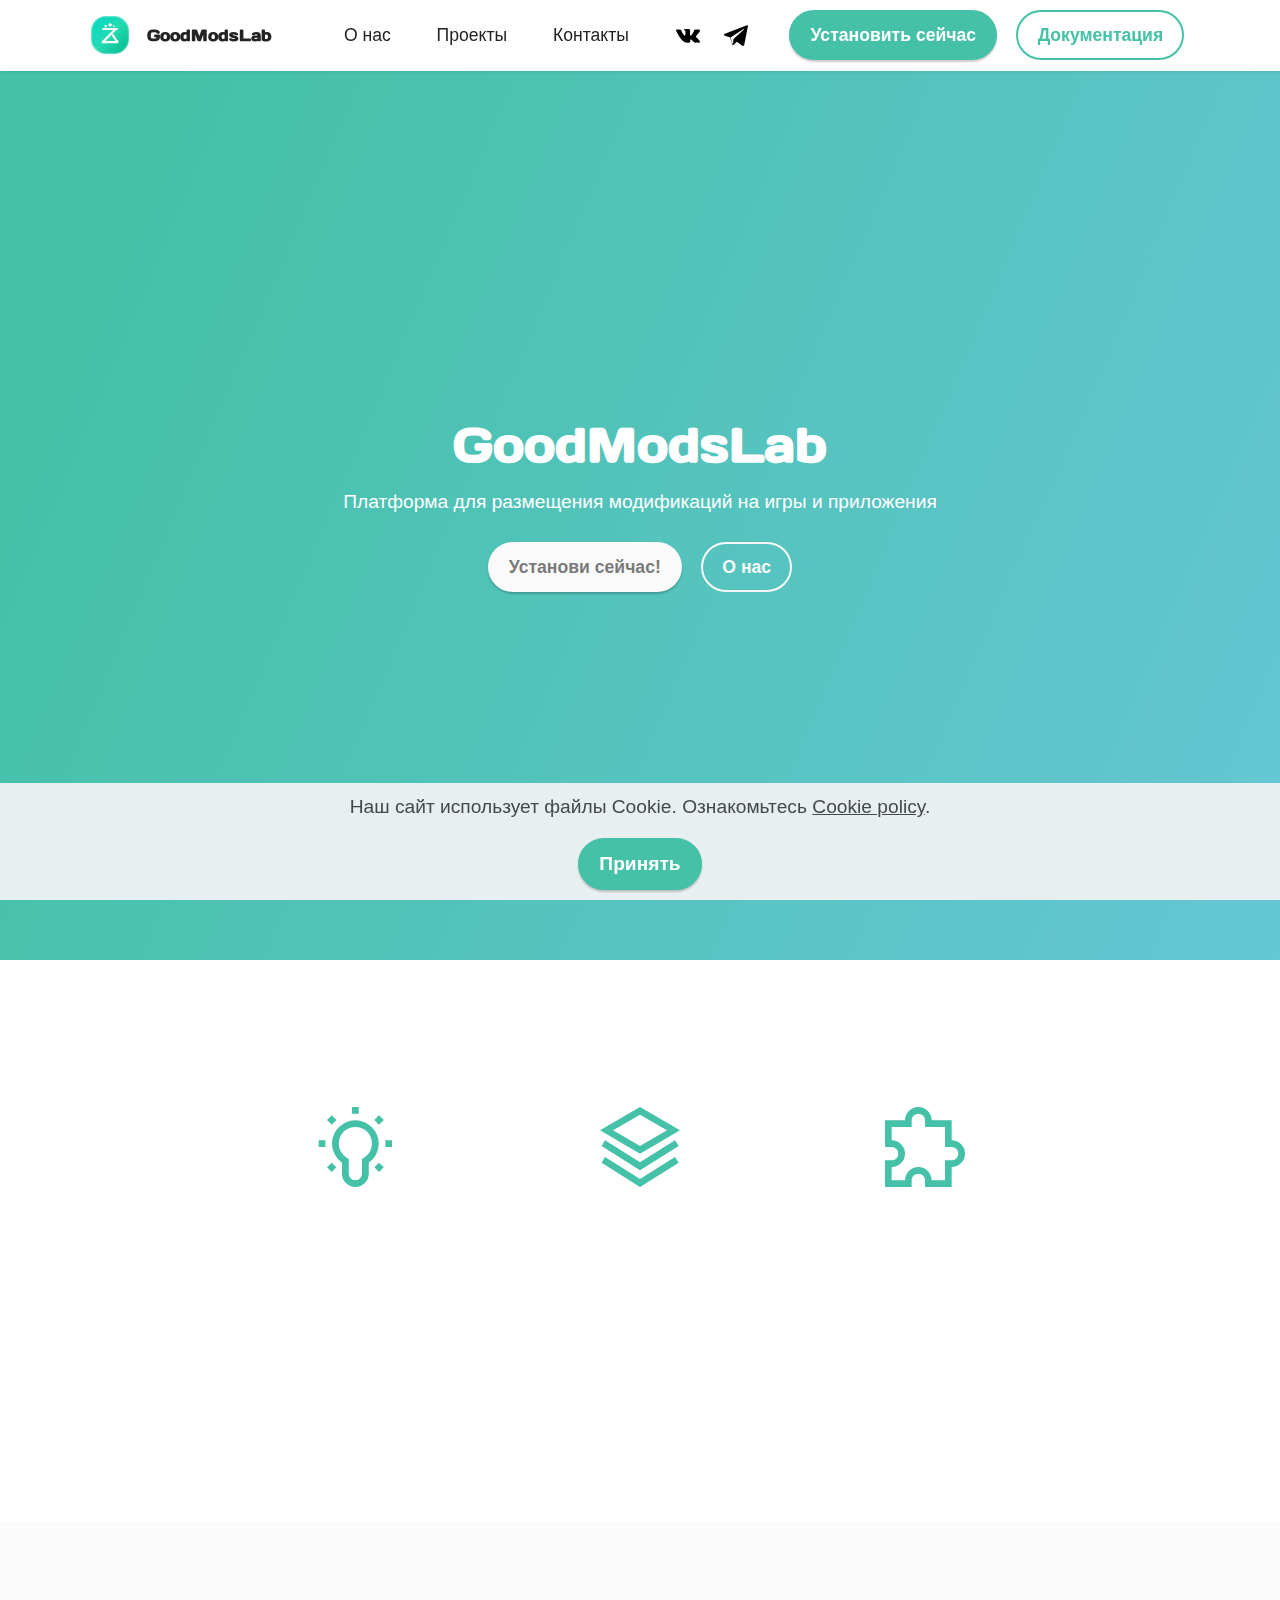
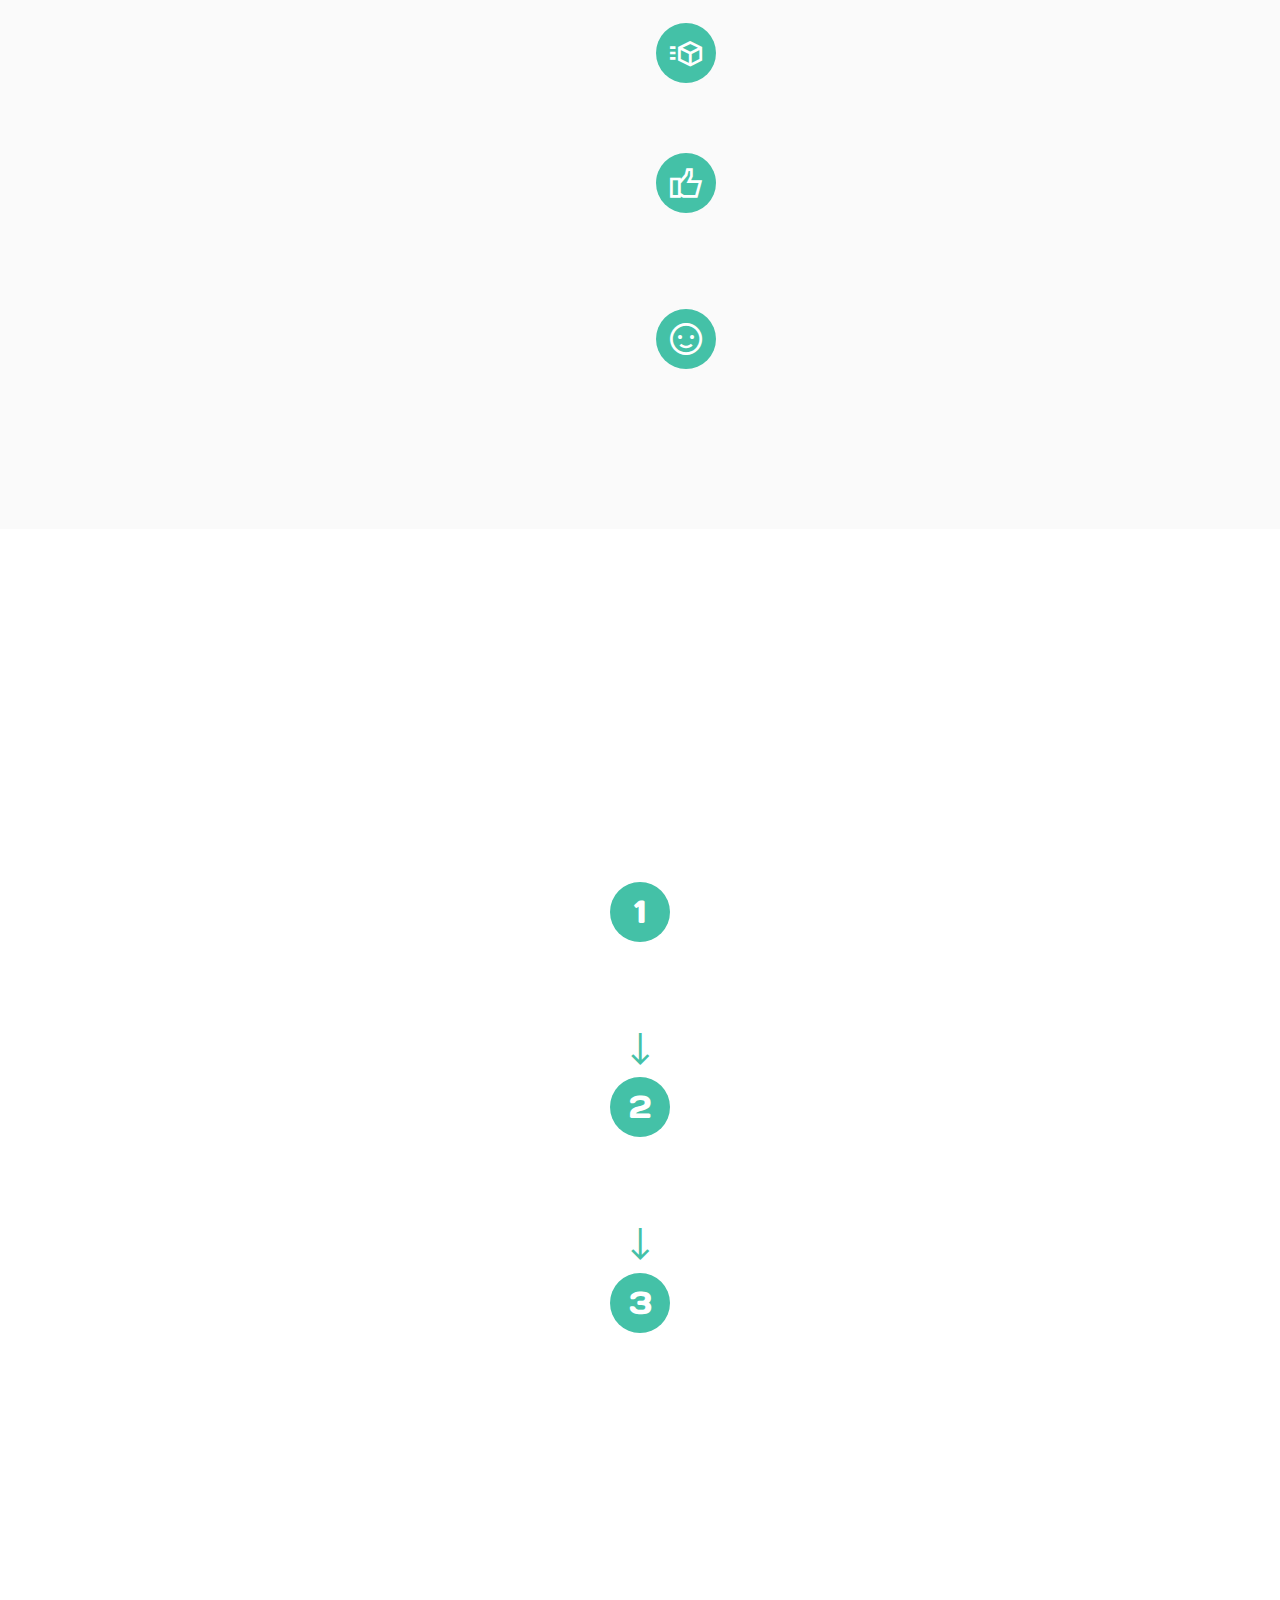
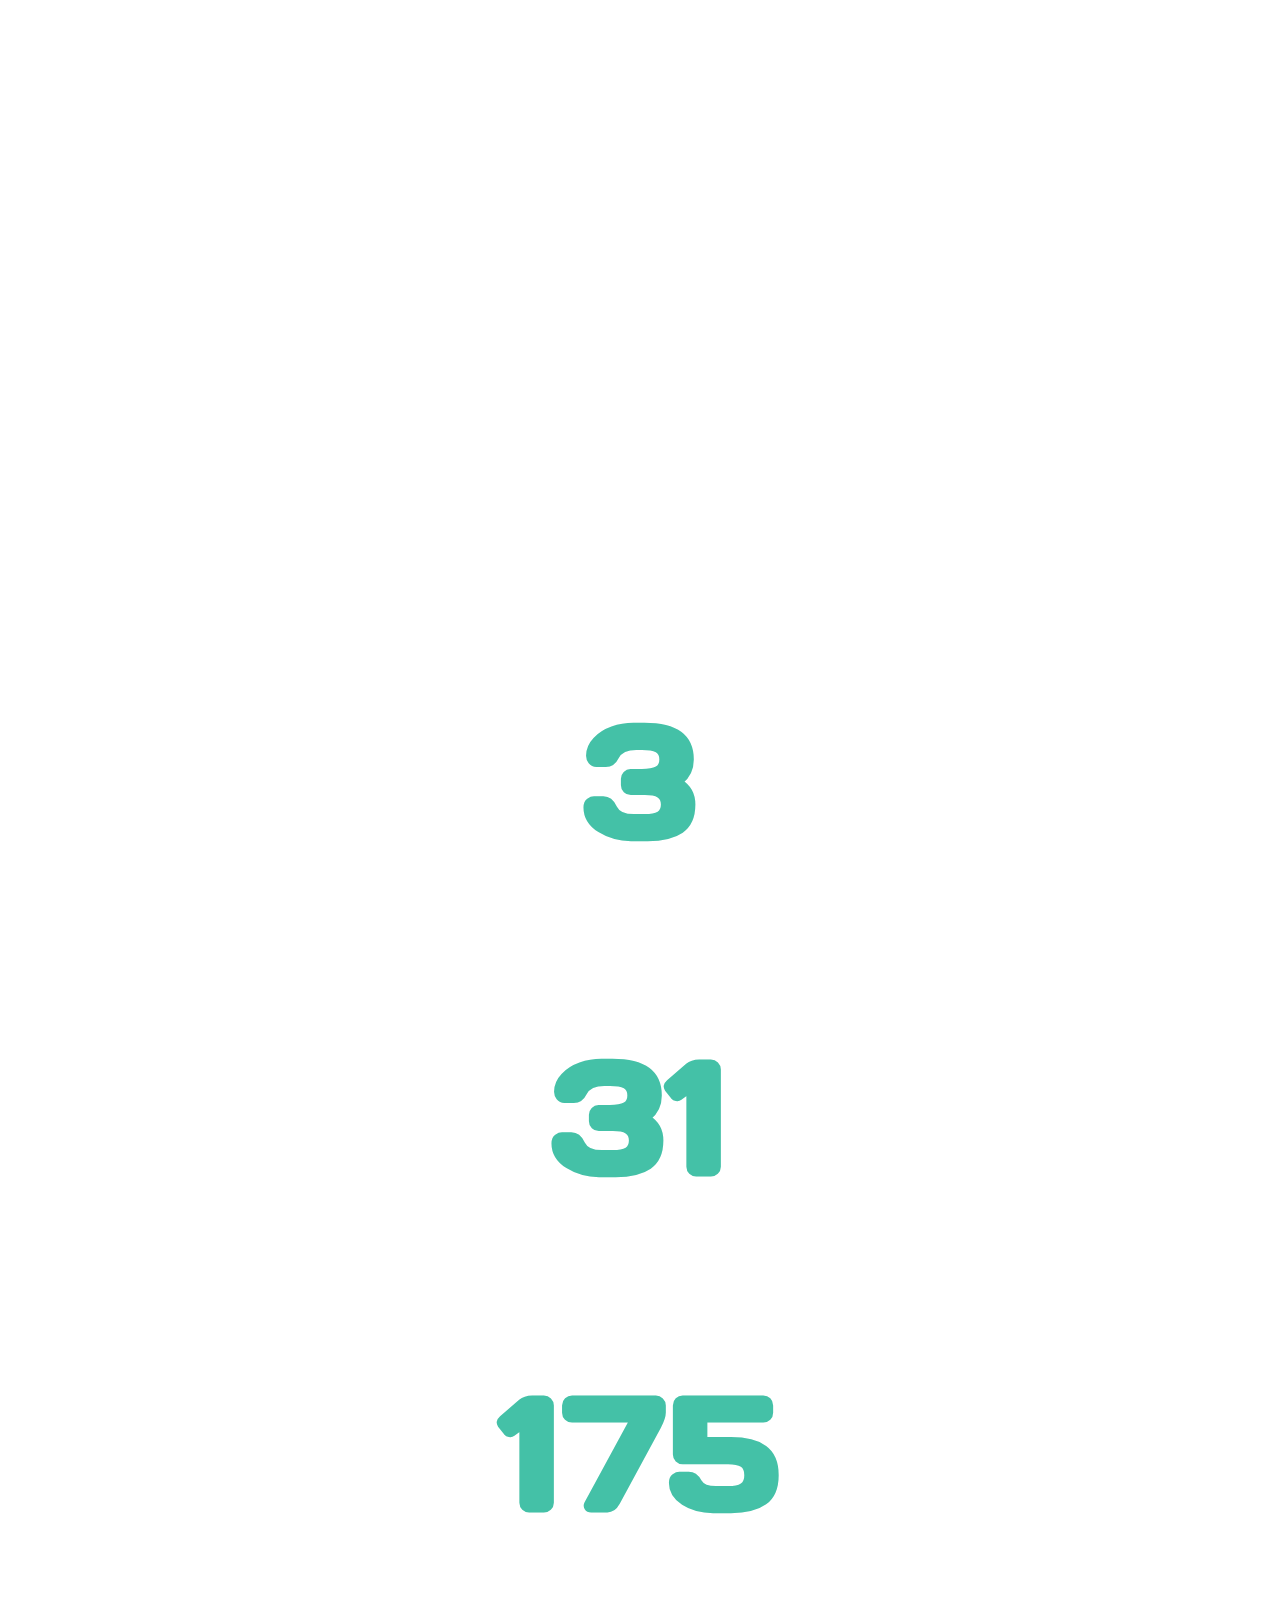
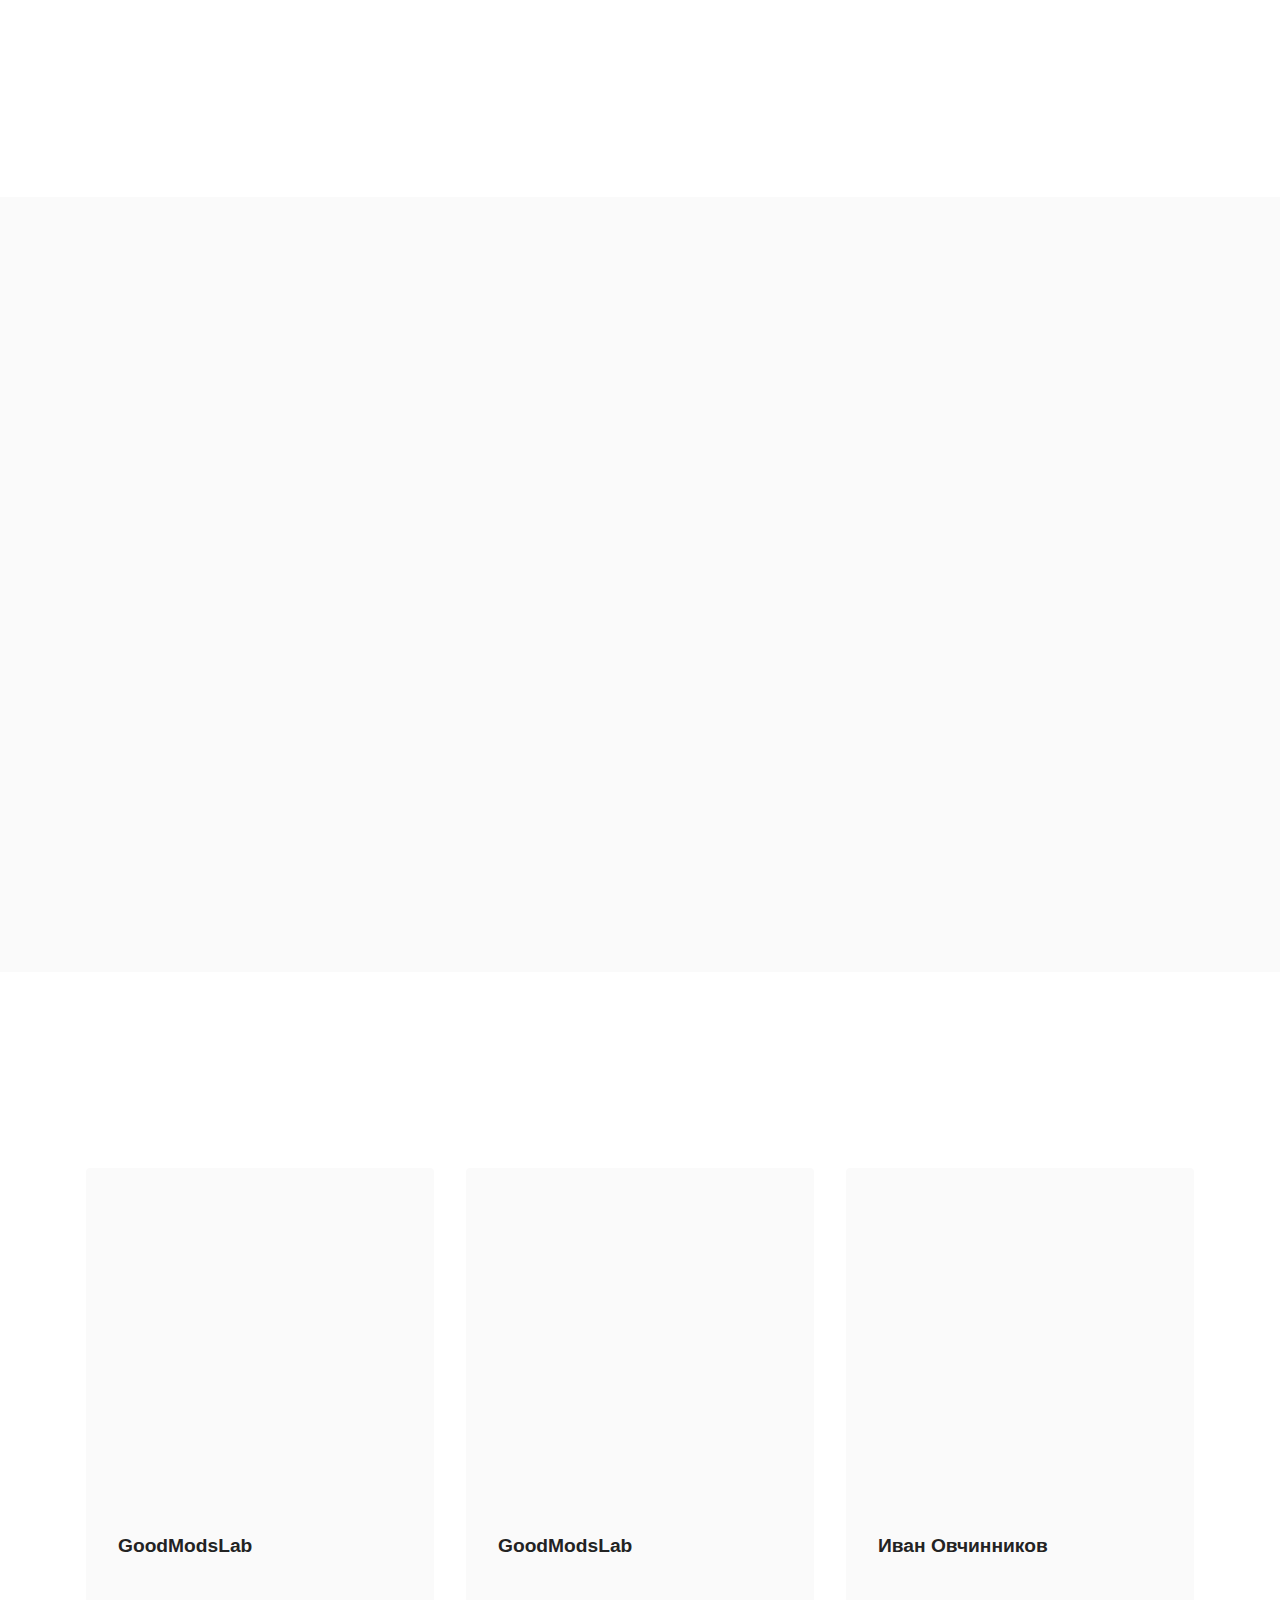
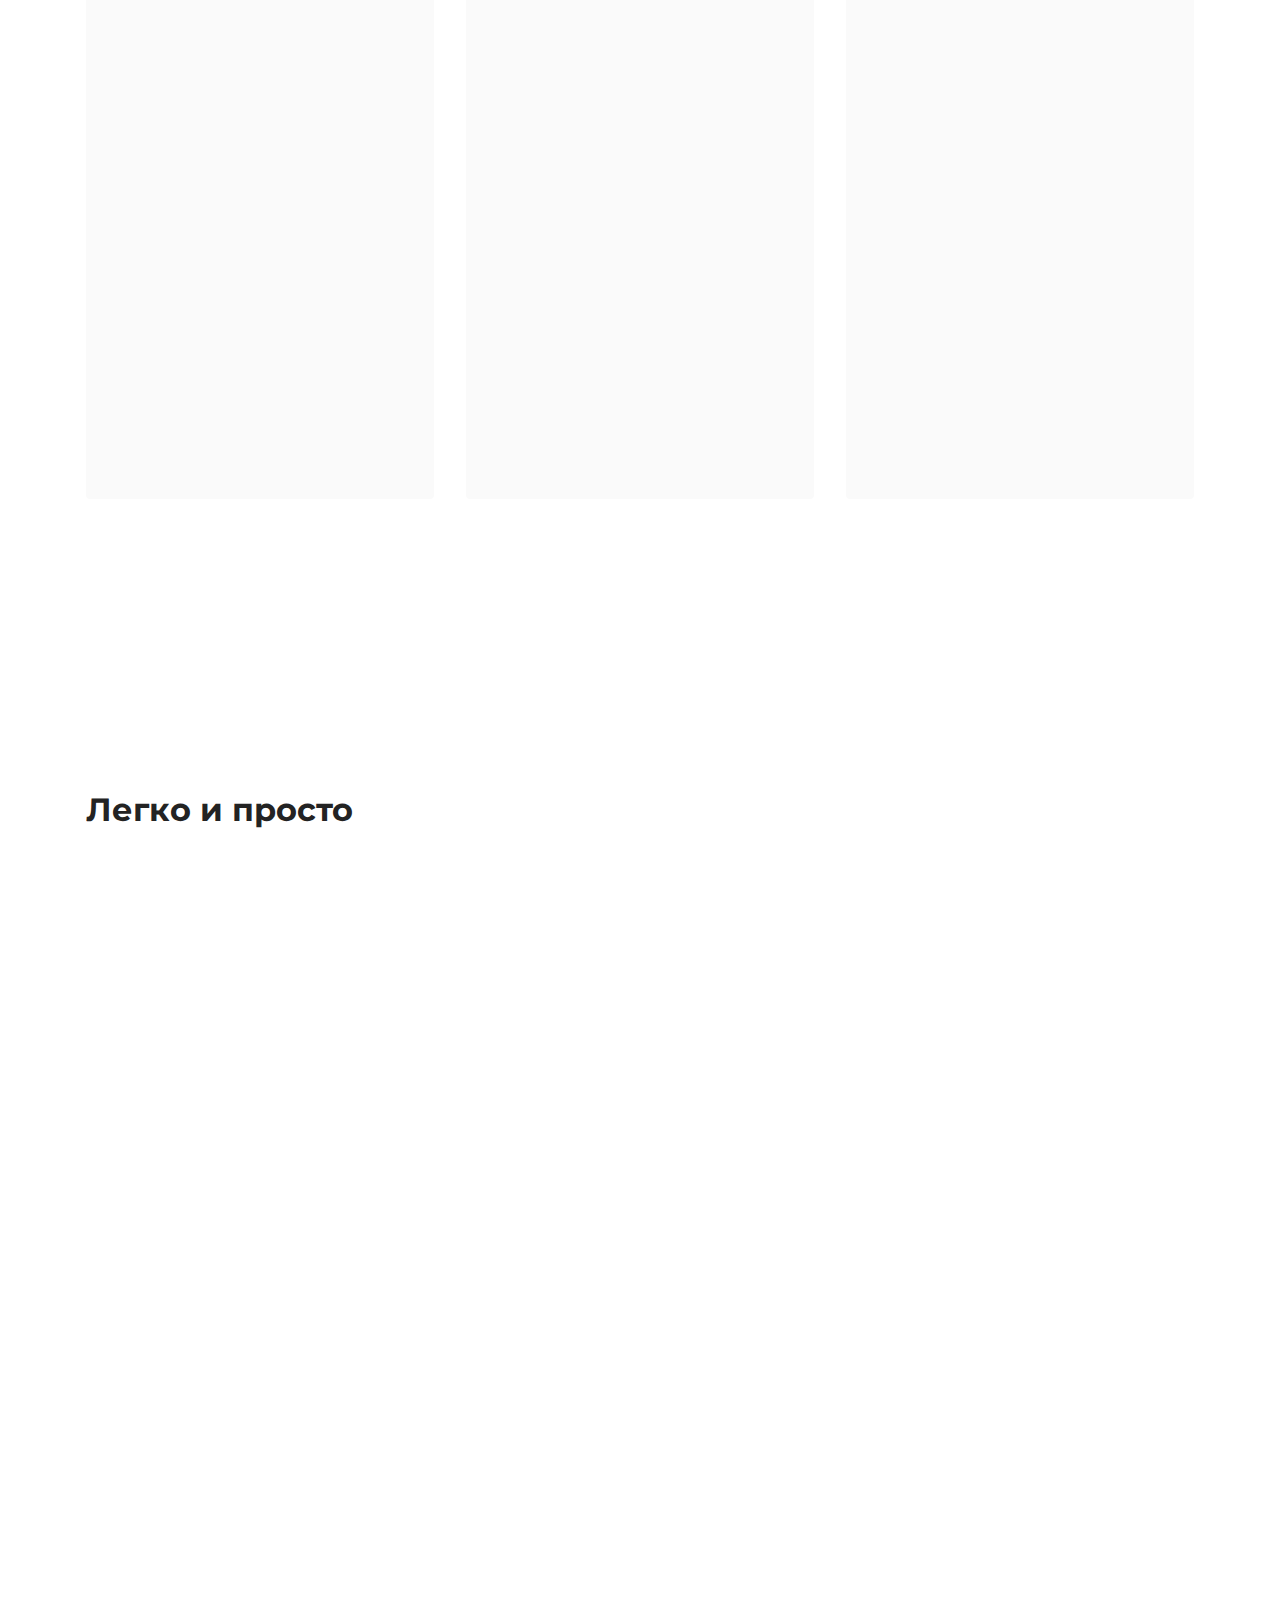
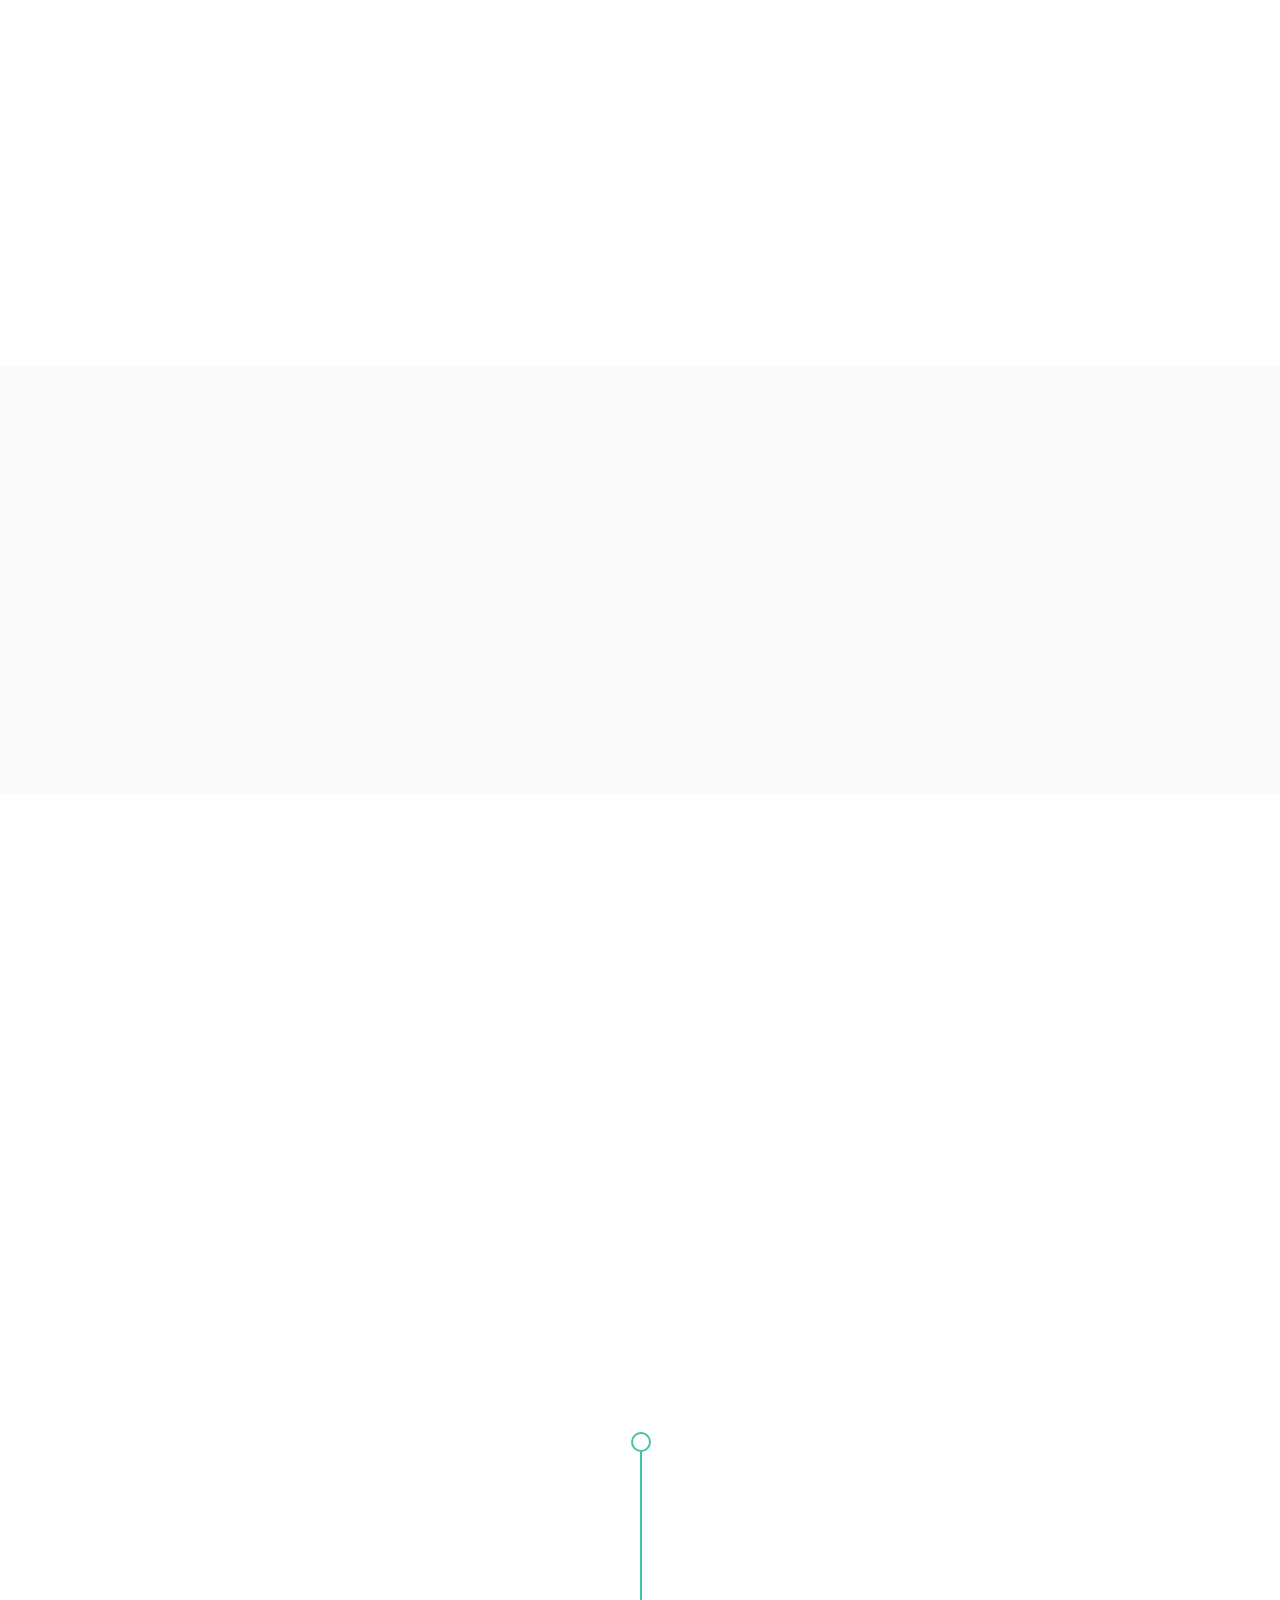
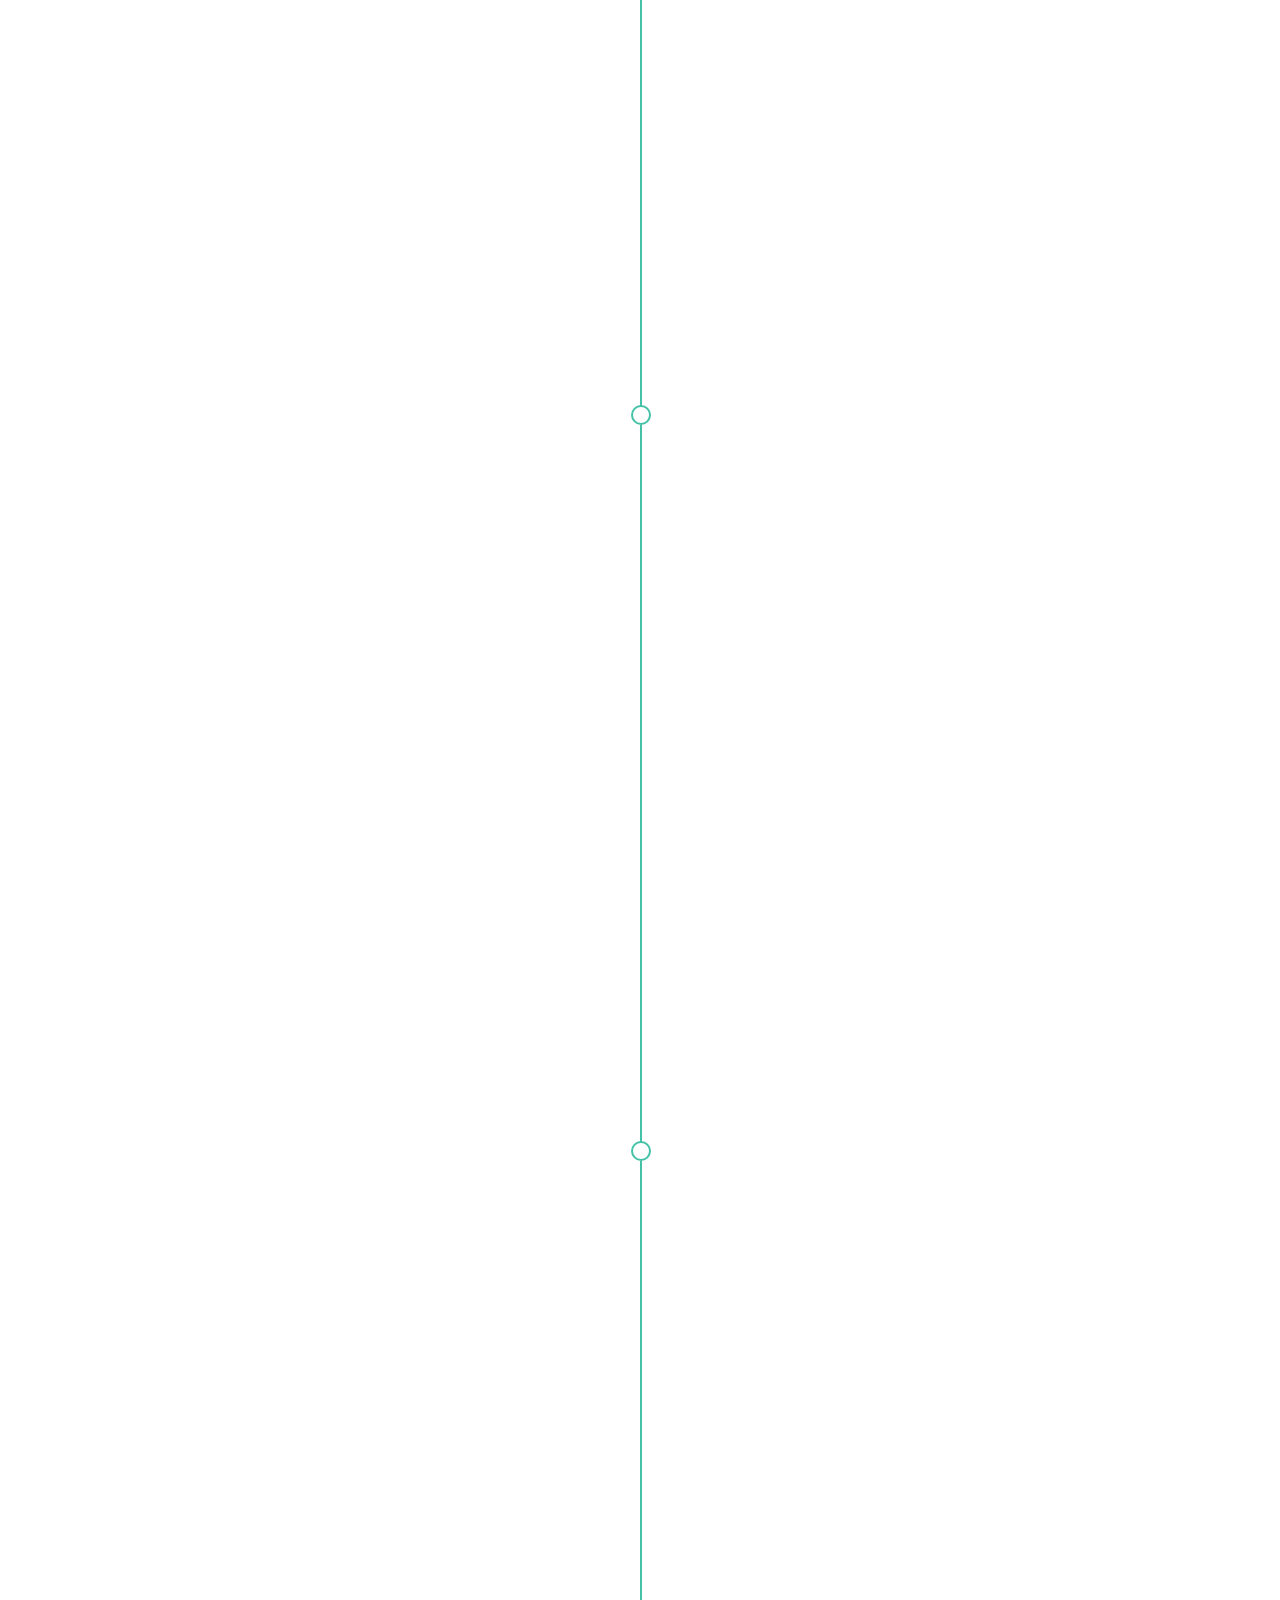
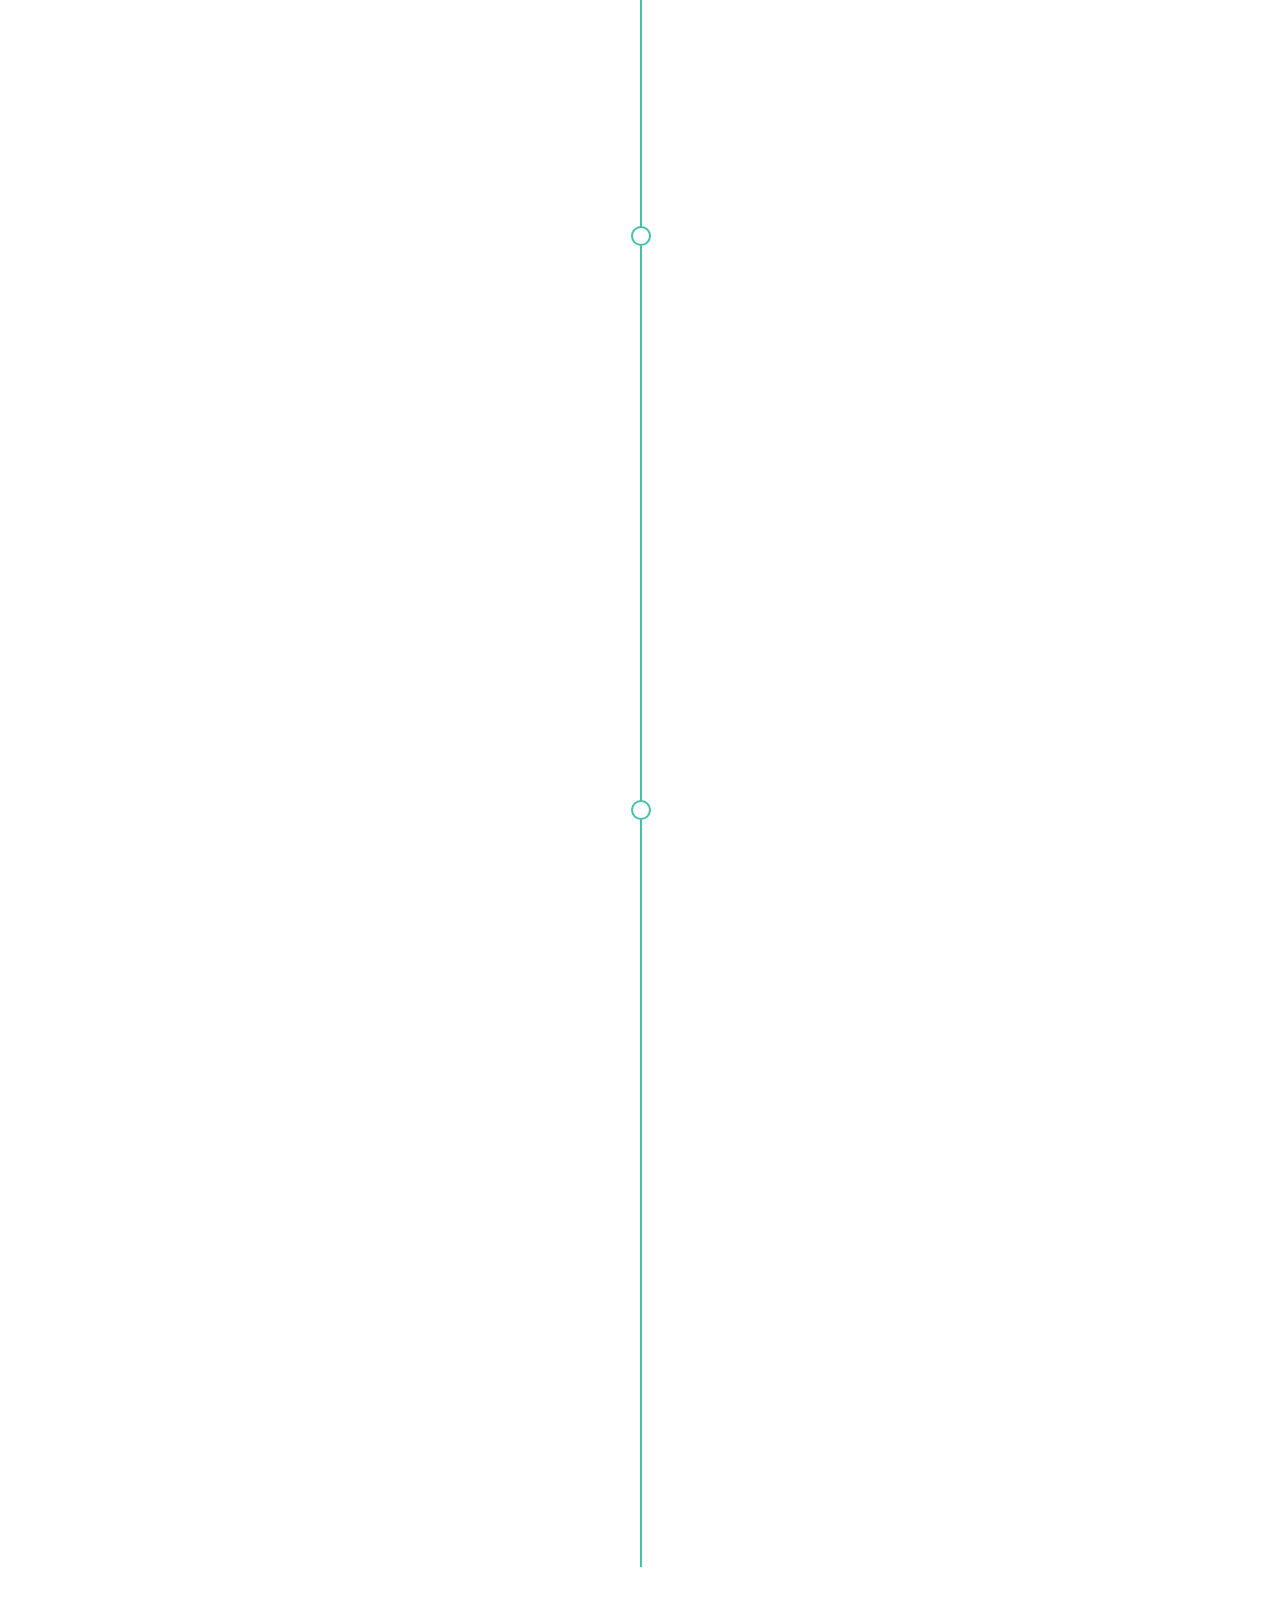
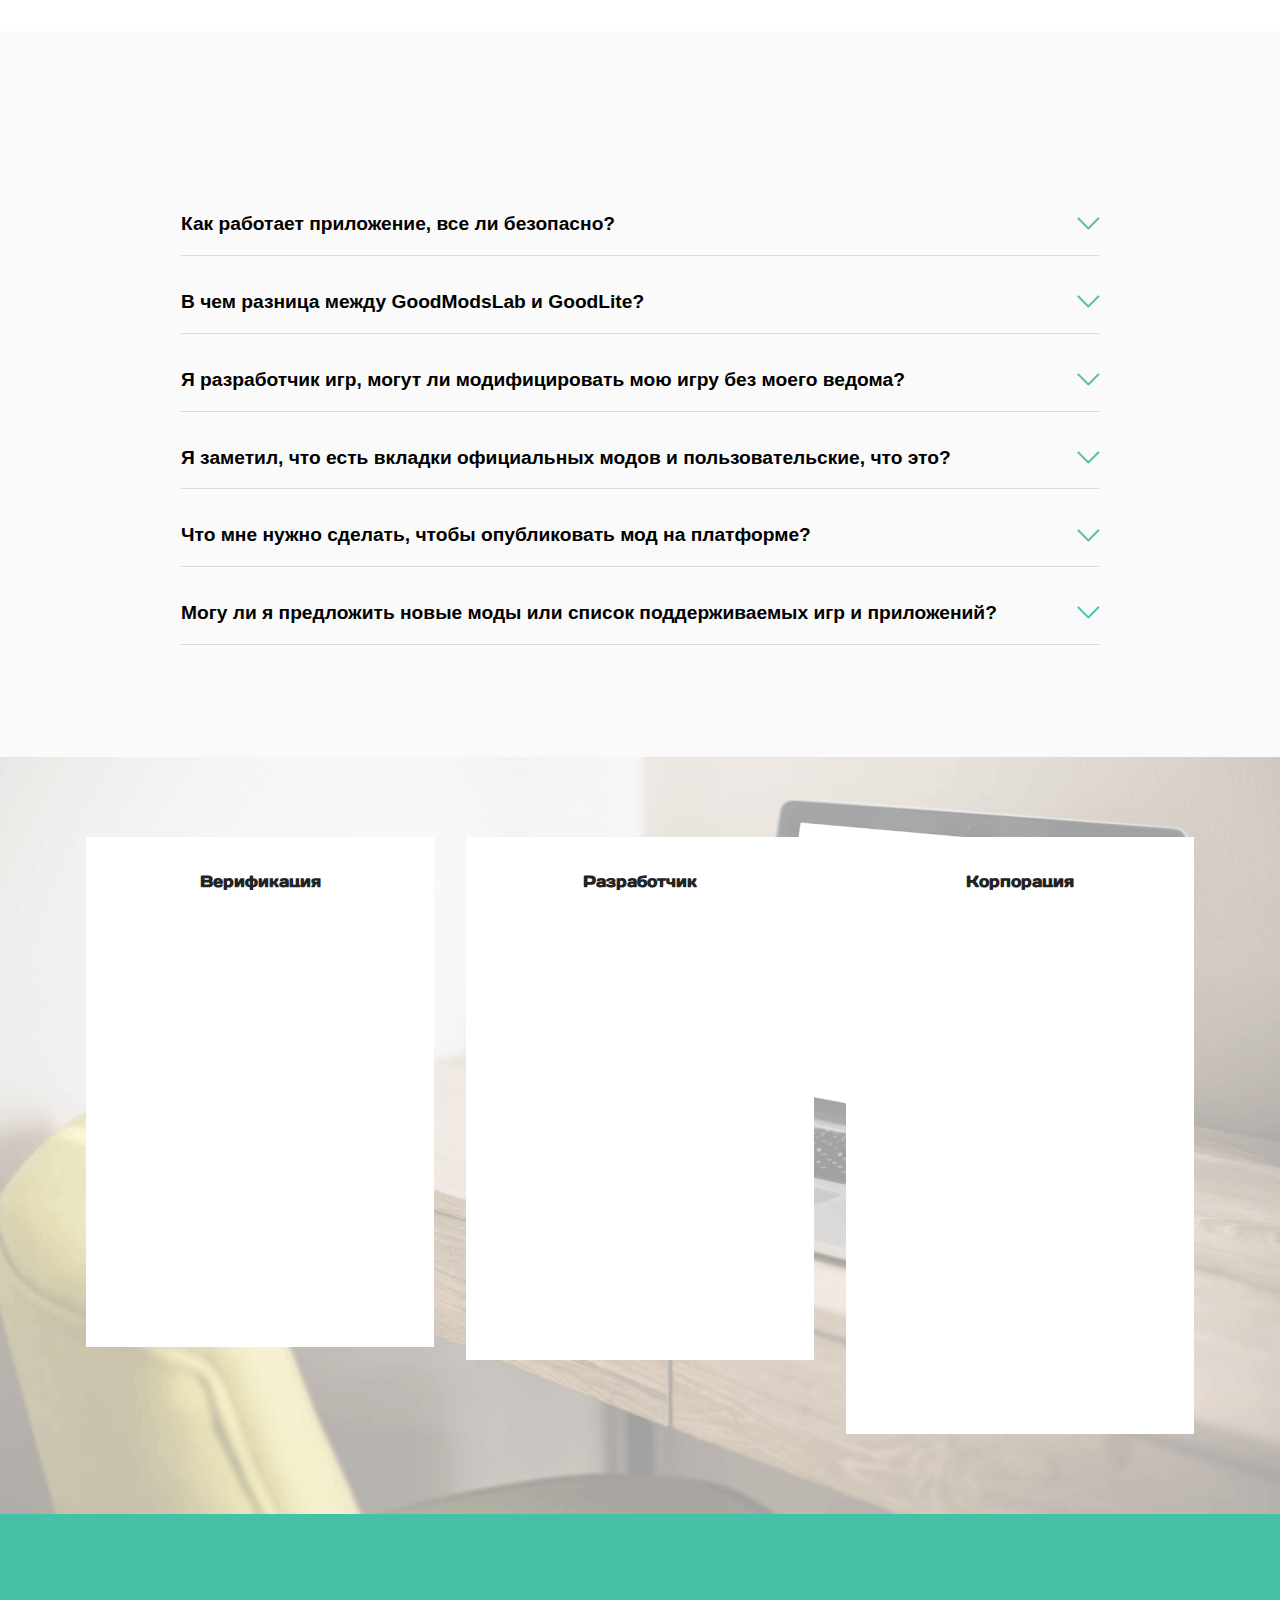
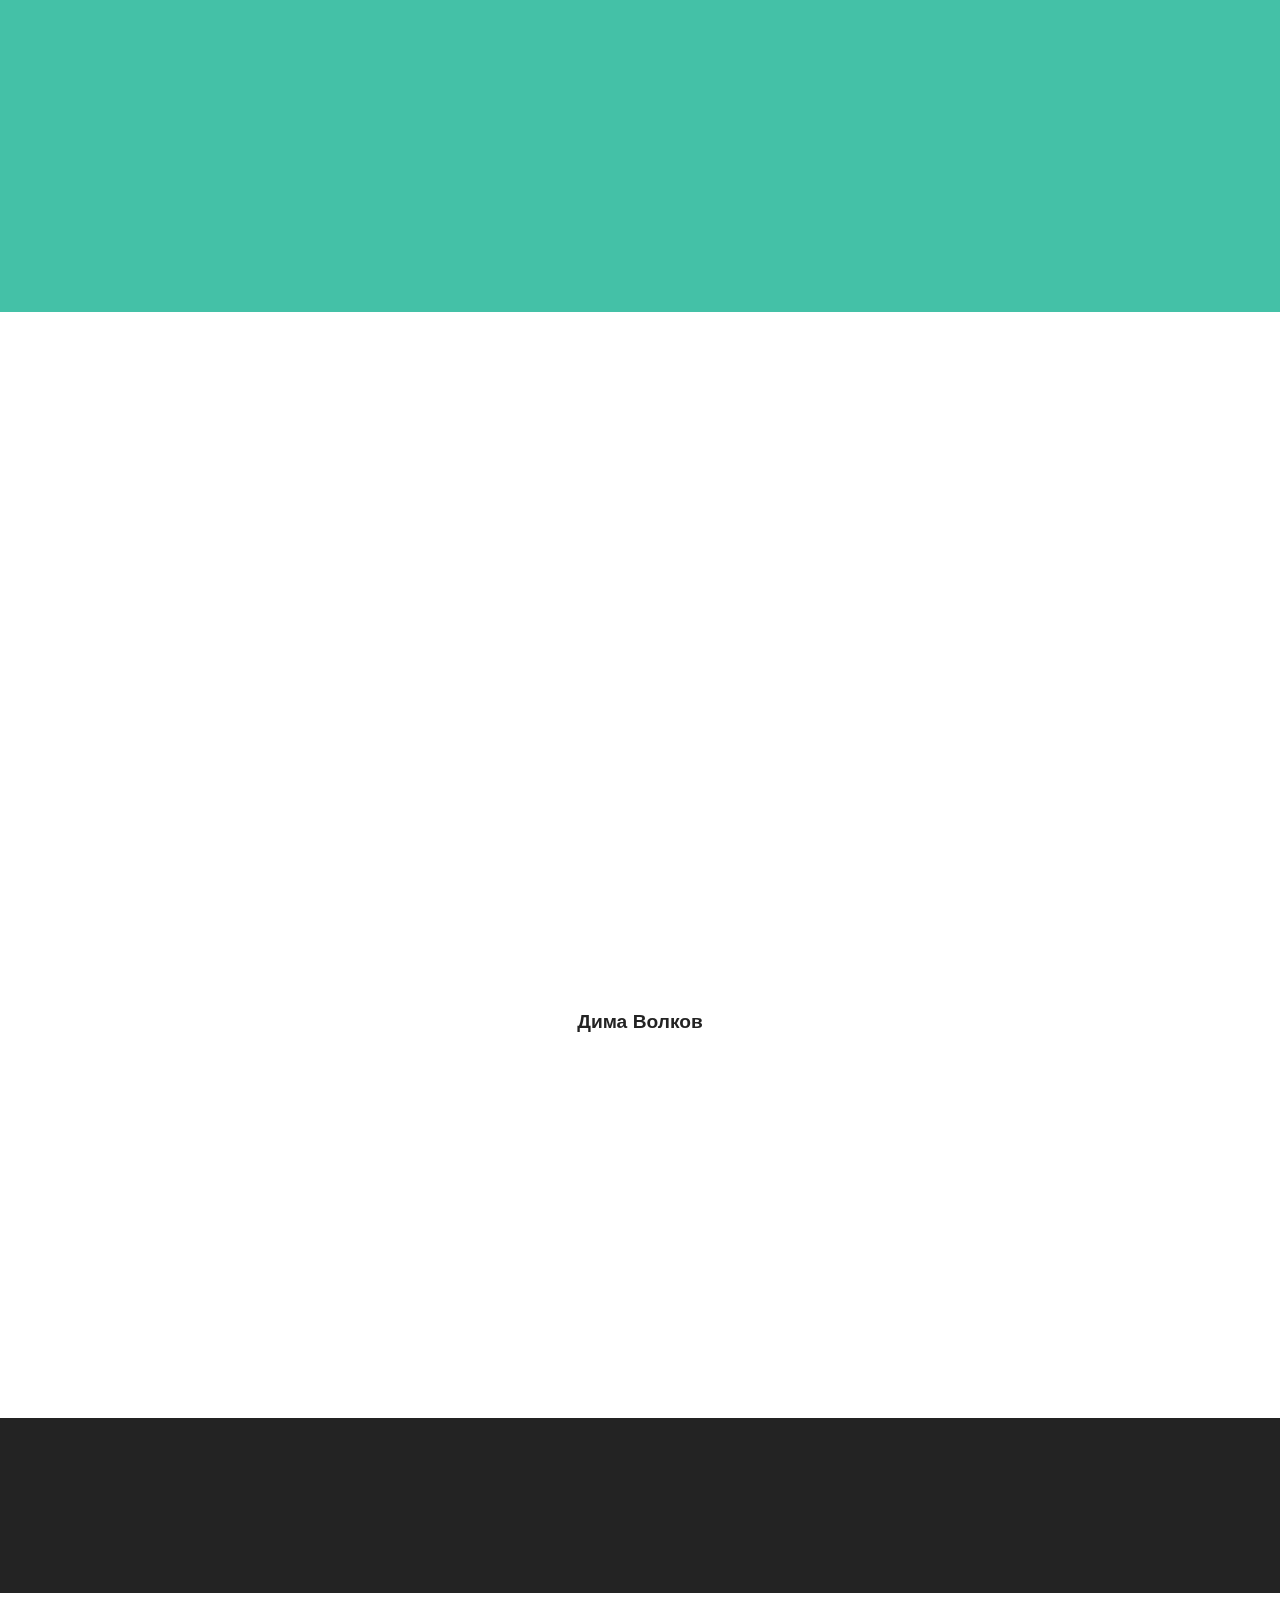
==== commit 8f9a8fad: "Update index.html" ====
--- a/index.html
+++ b/index.html
@@ -968,7 +968,7 @@
             </div>
         </div>
     </div>
-</section><section class="display-7" style="display: none !important;"><a href="https://mobiri.se/2870468" style="flex: 1 1;height: 4rem;position: absolute;width: 100%;z-index: 1;"><img alt="" style="height: 4rem;" src="[data-uri]"></a><p style="margin: 0;text-align: center;" class="display-7">Made with &#8204;</p><a style="z-index:1" href="https://mobirise.com/builder/no-code-website-builder.html">No Code Website Builder</a></section><script src="assets/bootstrap/js/bootstrap.bundle.min.js"></script>  <script src="assets/parallax/jarallax.js"></script>  <script src="assets/web/assets/cookies-alert-plugin/cookies-alert-core.js"></script>  <script src="assets/web/assets/cookies-alert-plugin/cookies-alert-script.js"></script>  <script src="assets/smoothscroll/smooth-scroll.js"></script>  <script src="assets/ytplayer/index.js"></script>  <script src="assets/dropdown/js/navbar-dropdown.js"></script>  <script src="assets/playervimeo/vimeo_player.js"></script>  <script src="assets/mbr-switch-arrow/mbr-switch-arrow.js"></script>  <script src="assets/embla/embla.min.js"></script>  <script src="assets/embla/script.js"></script>  <script src="assets/sociallikes/social-likes.js"></script>  <script src="assets/theme/js/script.js"></script>  
+</section><section class="display: none !important;" style="padding: 0;align-items: center;justify-content: center;flex-wrap: wrap; align-content: center;display: flex;position: relative;height: 4rem;"><a href="https://mobiri.se/2870468" style="flex: 1 1;height: 4rem;position: absolute;width: 100%;z-index: 1;"><img alt="" style="height: 4rem;" src="[data-uri]"></a><p style="margin: 0;text-align: center;" class="display-7">Made with &#8204;</p><a style="z-index:1" href="https://mobirise.com/builder/no-code-website-builder.html">No Code Website Builder</a></section><script src="assets/bootstrap/js/bootstrap.bundle.min.js"></script>  <script src="assets/parallax/jarallax.js"></script>  <script src="assets/web/assets/cookies-alert-plugin/cookies-alert-core.js"></script>  <script src="assets/web/assets/cookies-alert-plugin/cookies-alert-script.js"></script>  <script src="assets/smoothscroll/smooth-scroll.js"></script>  <script src="assets/ytplayer/index.js"></script>  <script src="assets/dropdown/js/navbar-dropdown.js"></script>  <script src="assets/playervimeo/vimeo_player.js"></script>  <script src="assets/mbr-switch-arrow/mbr-switch-arrow.js"></script>  <script src="assets/embla/embla.min.js"></script>  <script src="assets/embla/script.js"></script>  <script src="assets/sociallikes/social-likes.js"></script>  <script src="assets/theme/js/script.js"></script>  
   
   
 <input name="cookieData" type="hidden" data-cookie-customDialogSelector='null' data-cookie-colorText='#424a4d' data-cookie-colorBg='rgba(234, 239, 241, 0.99)' data-cookie-textButton='Принять' data-cookie-colorButton='#44c1a7' data-cookie-colorLink='#424a4d' data-cookie-underlineLink='true' data-cookie-text="Наш сайт использует файлы Cookie. Ознакомьтесь <a href='privacy_policy.html'>Cookie policy</a>.">
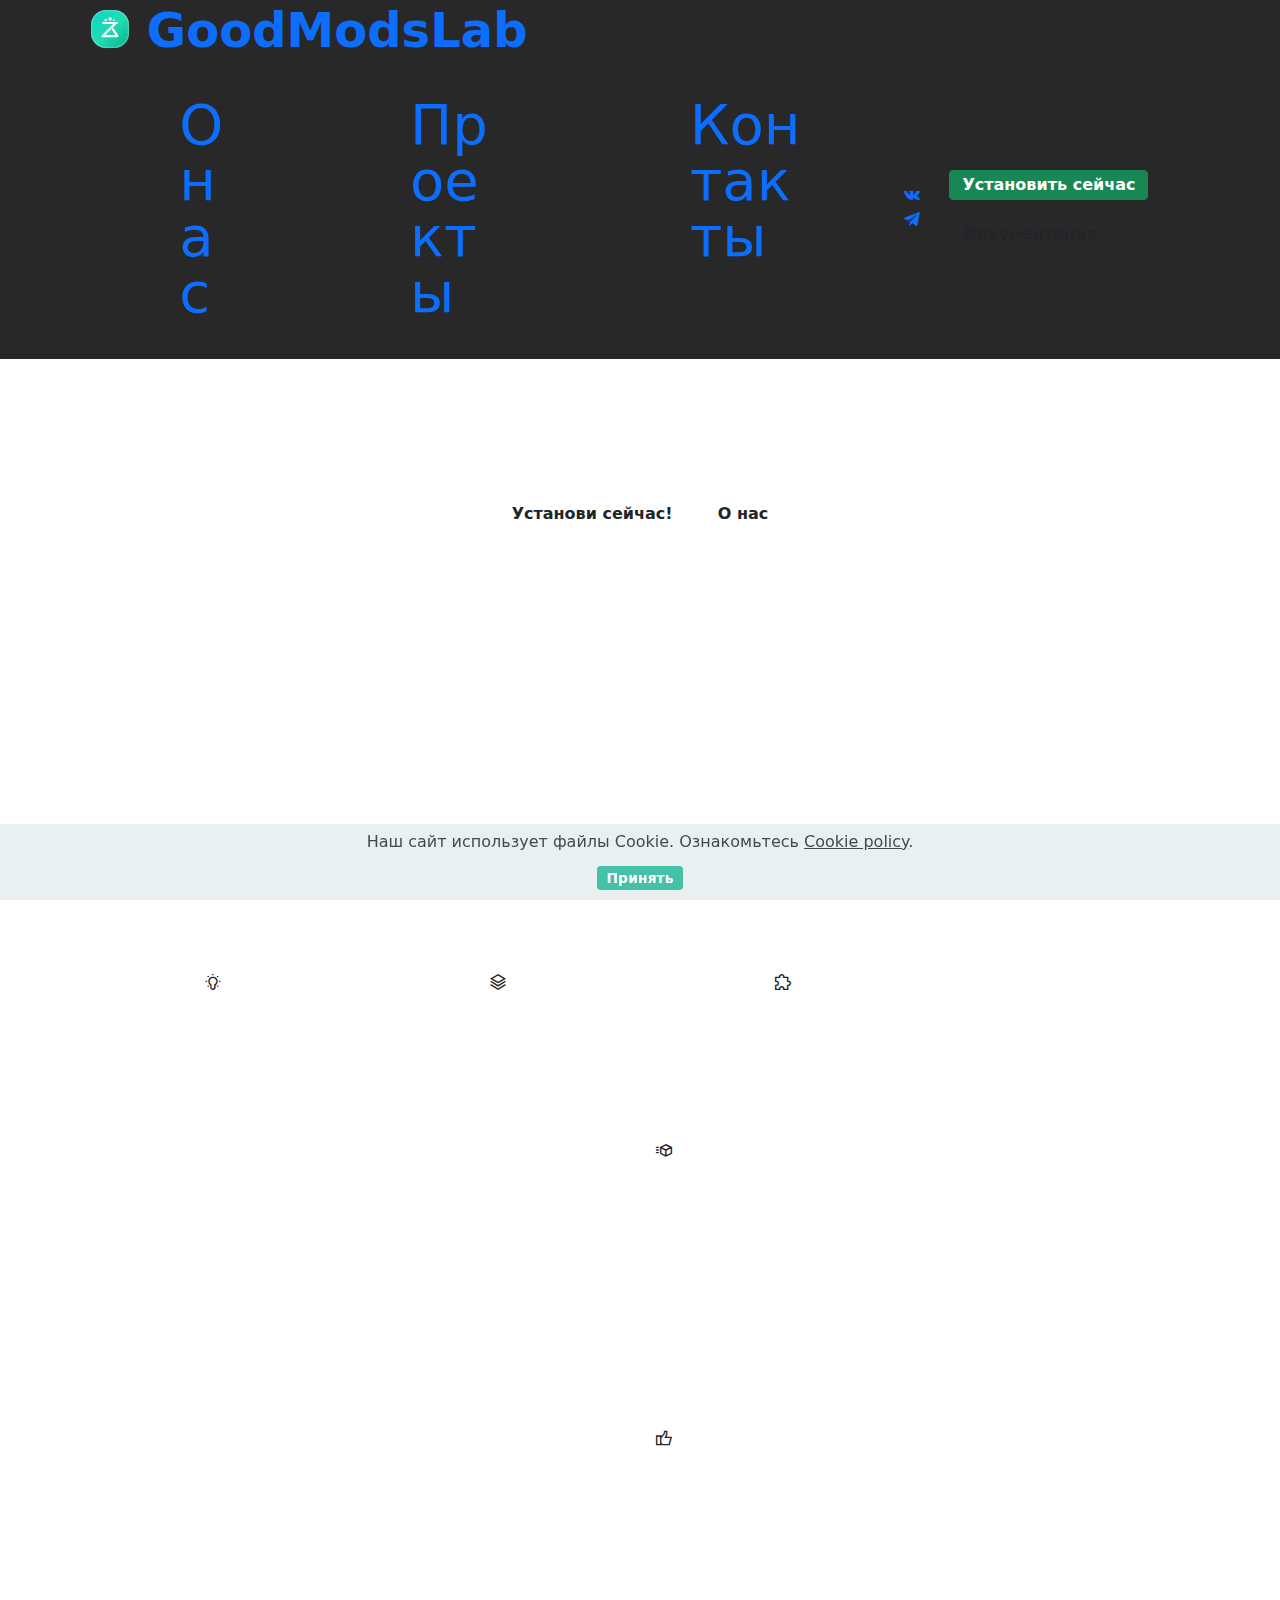
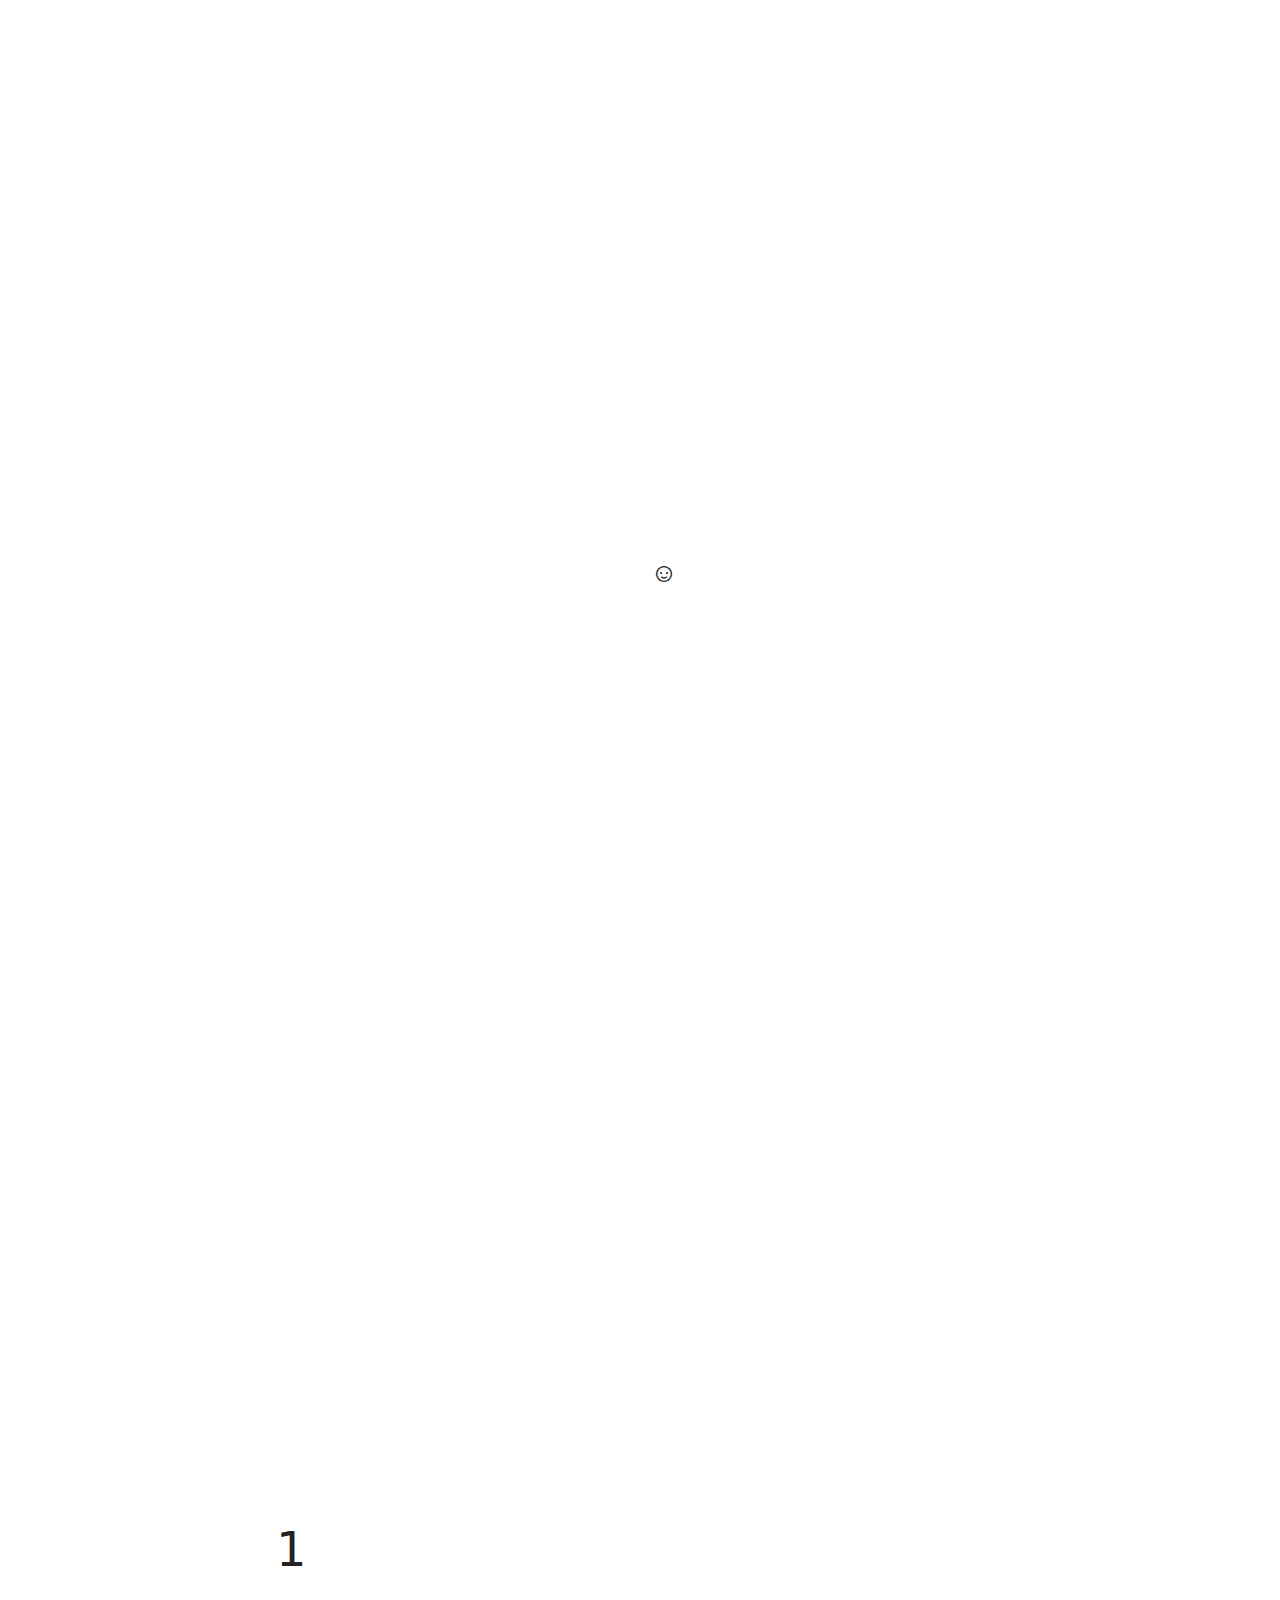
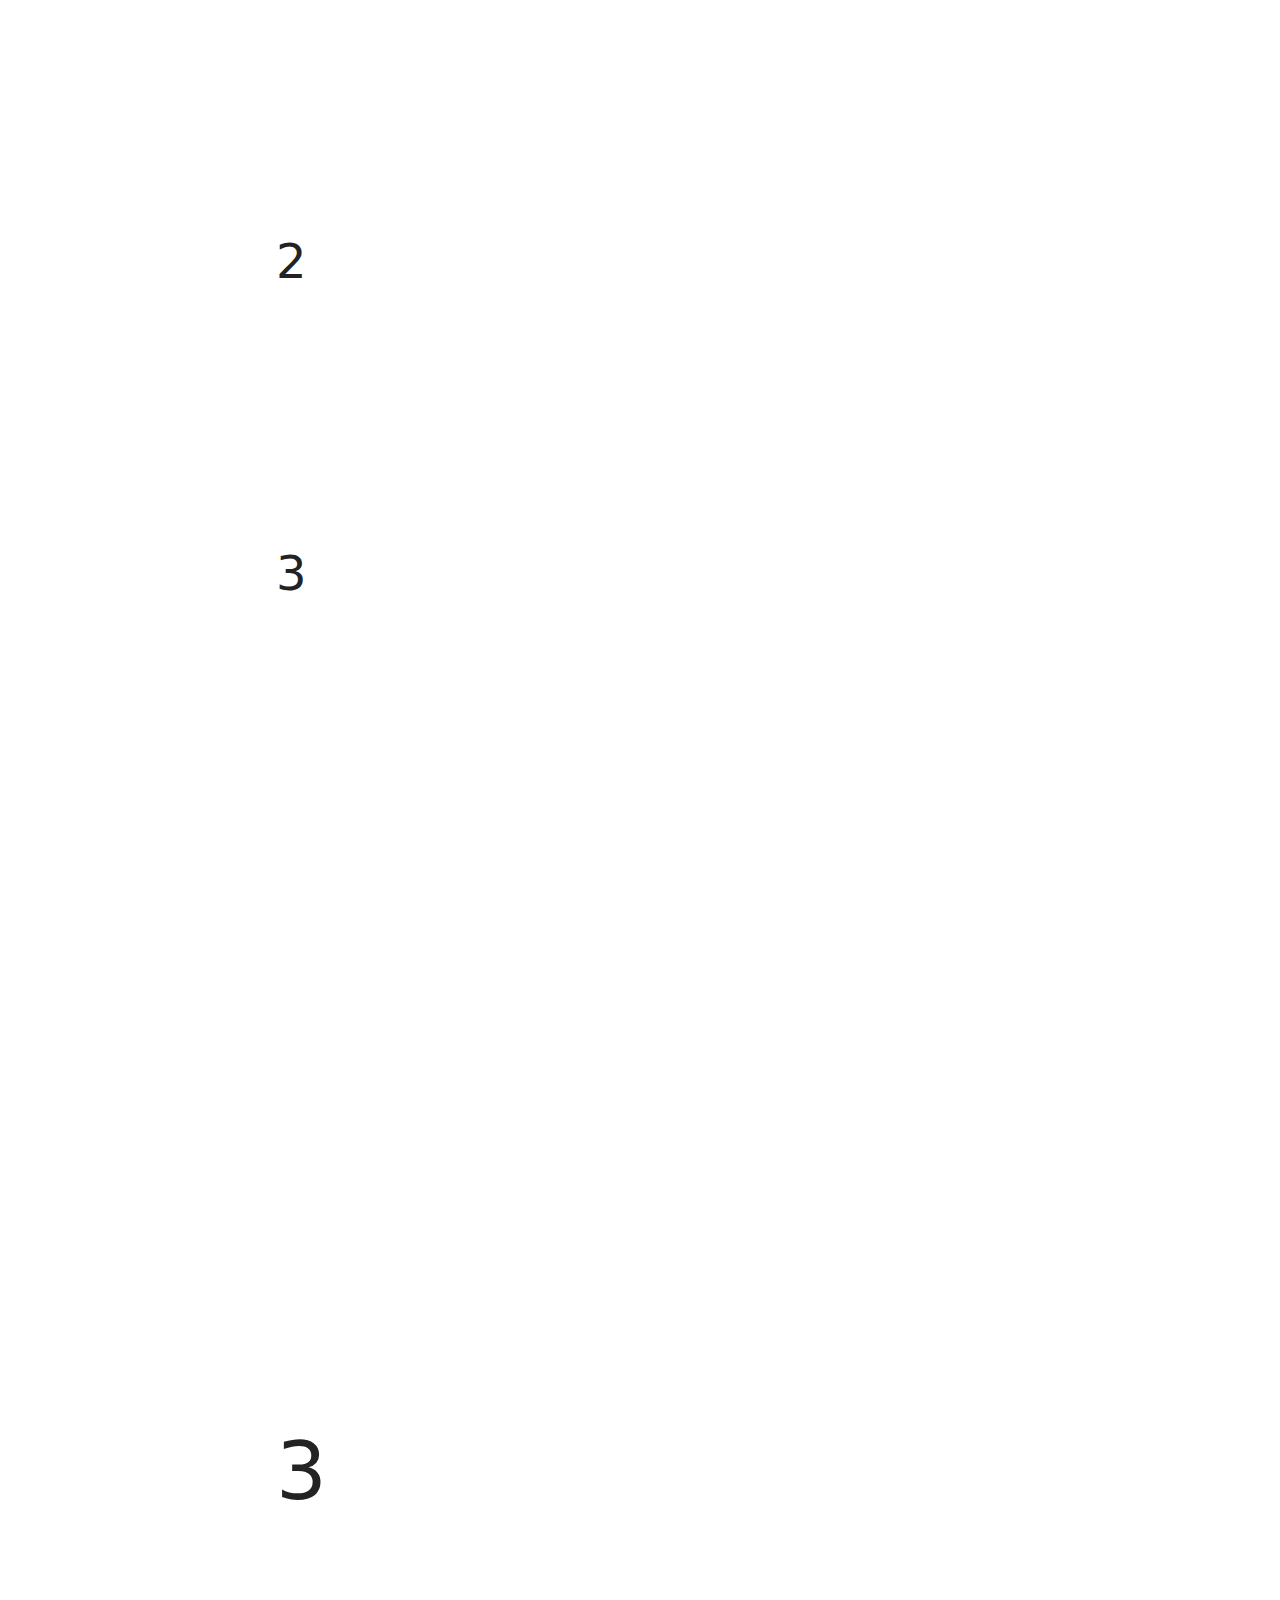
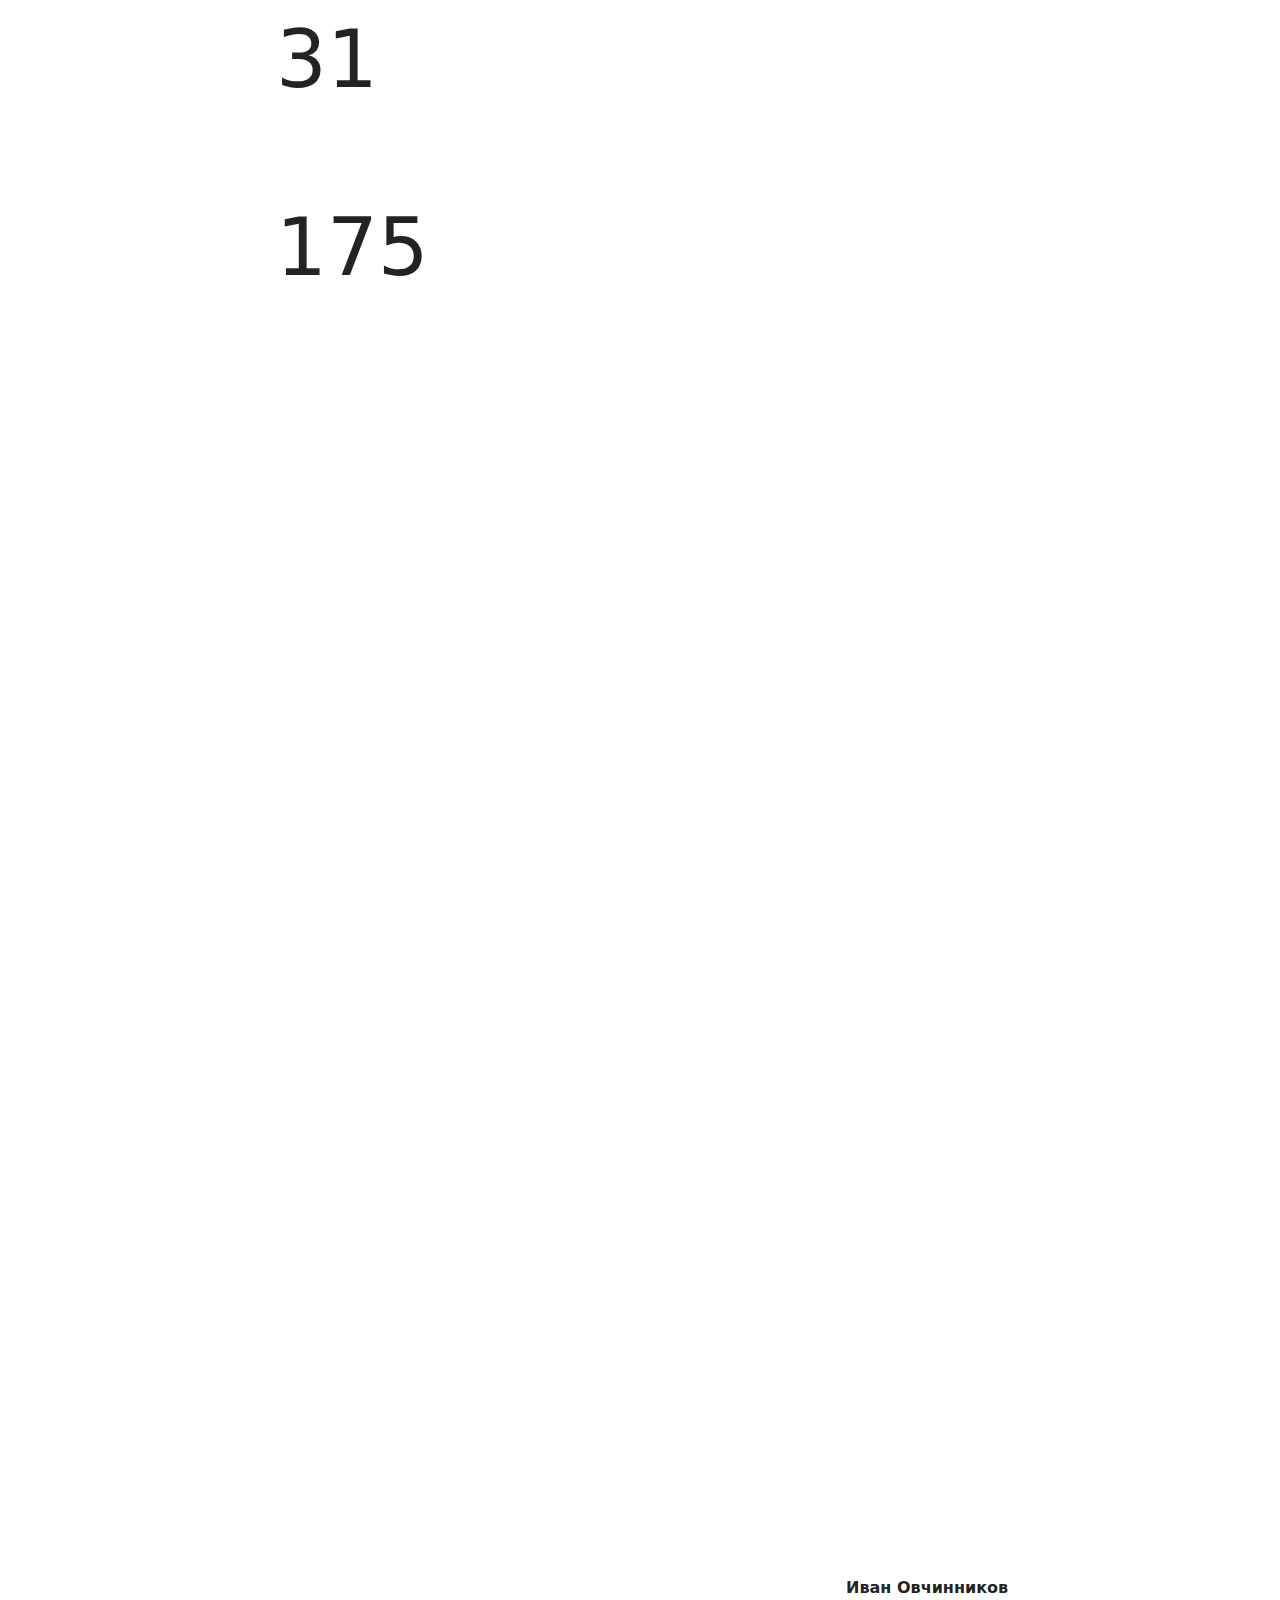
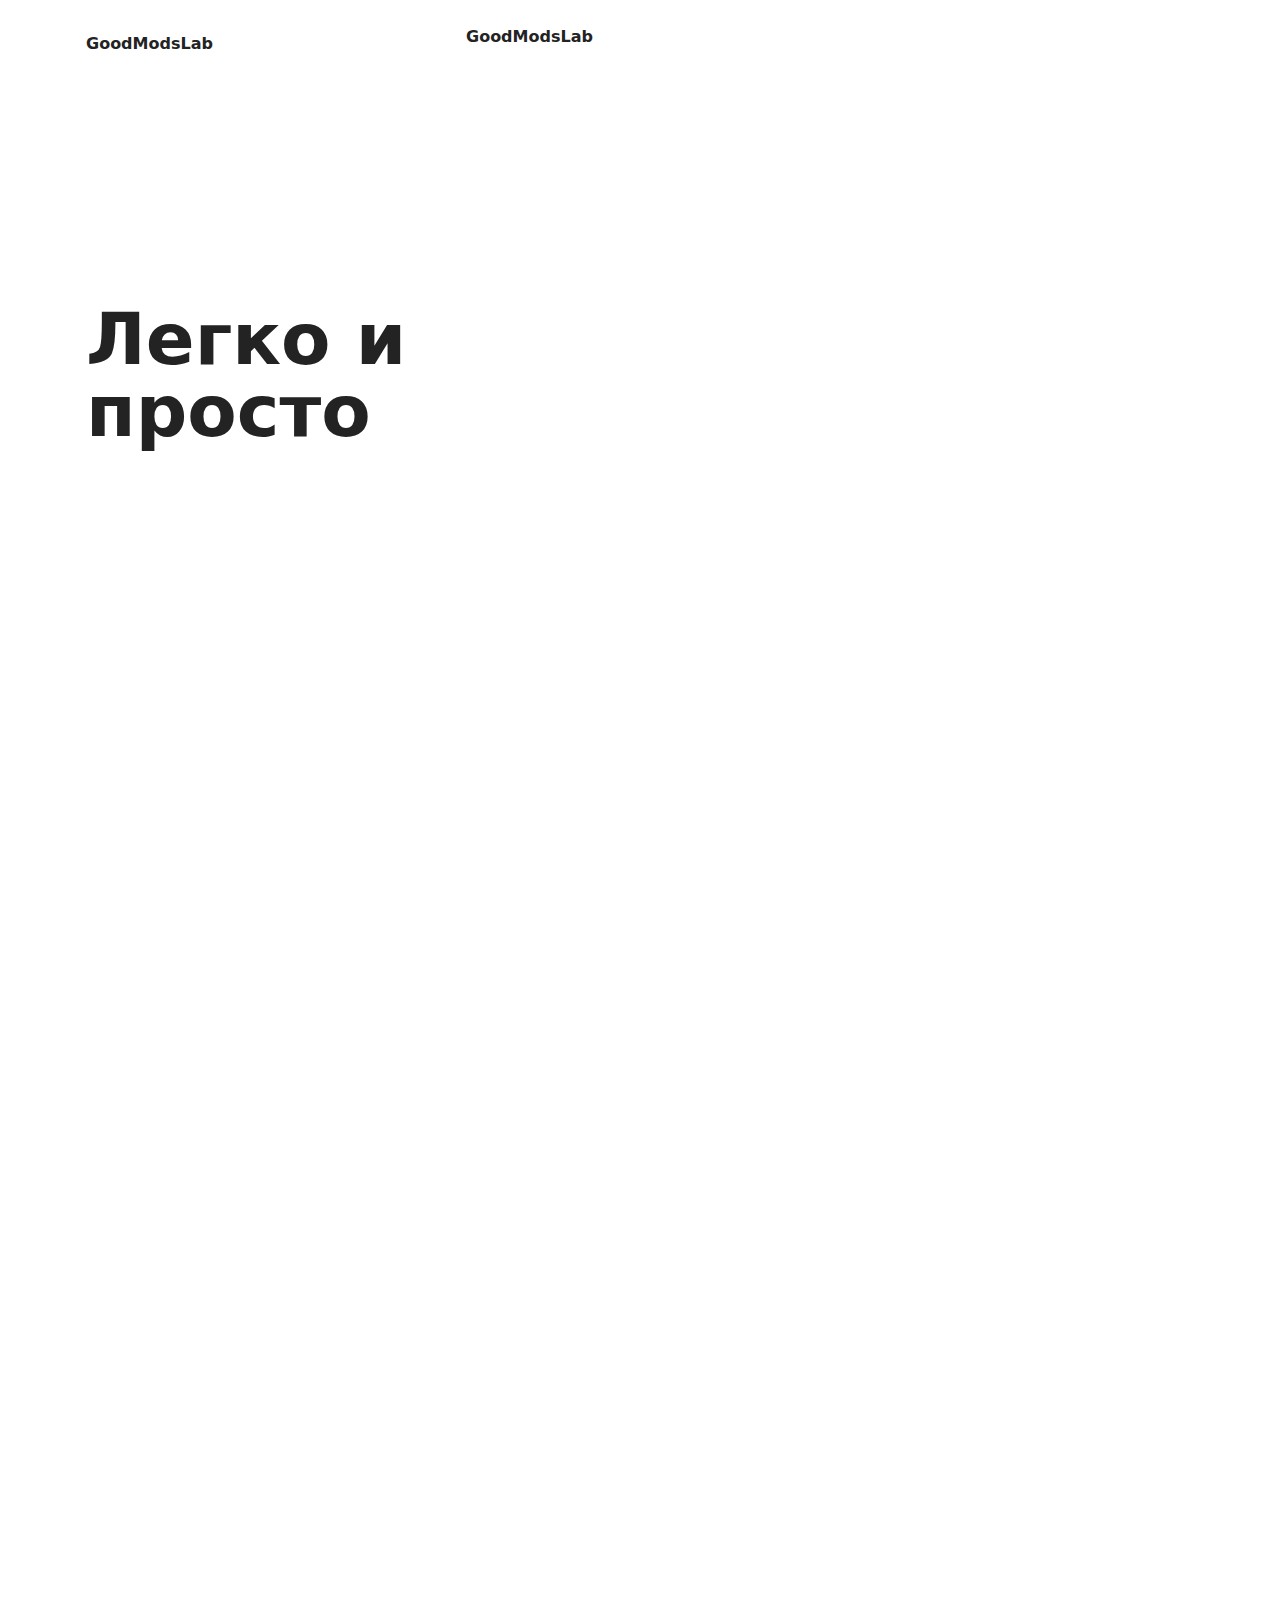
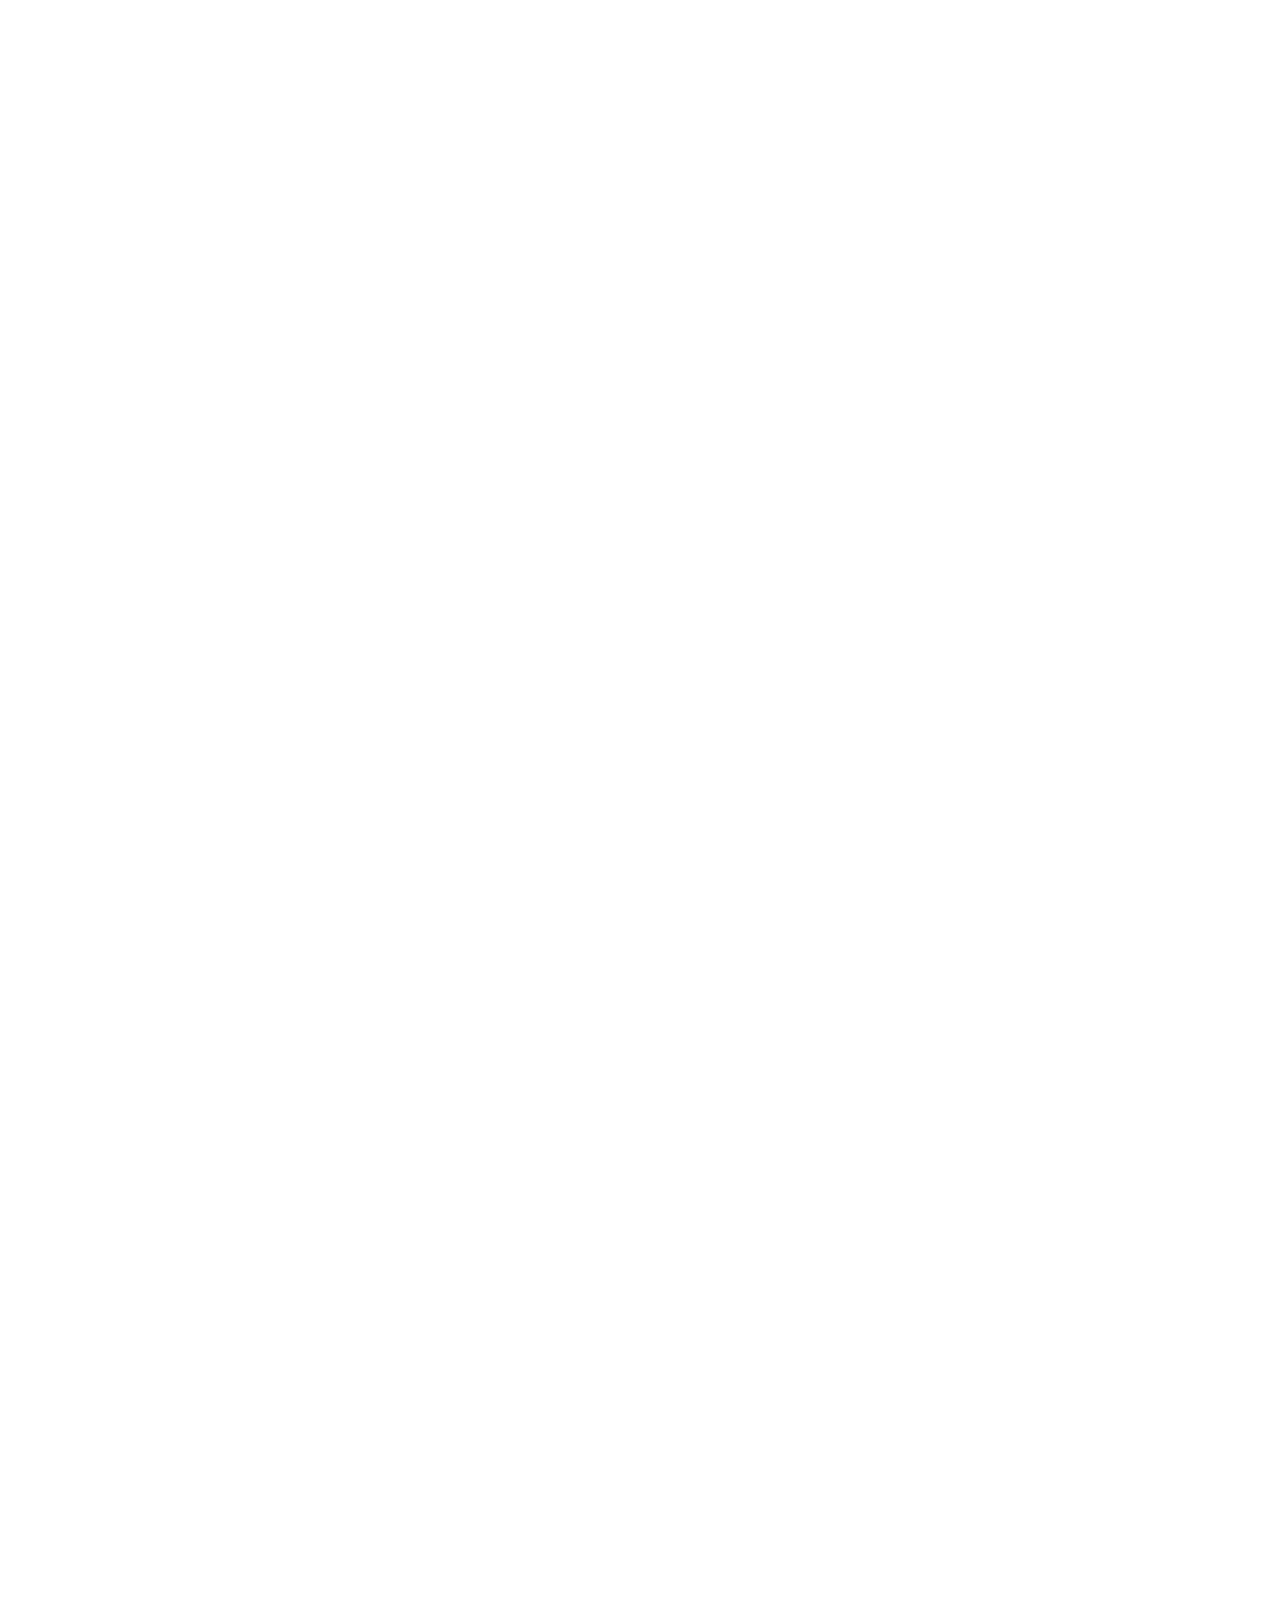
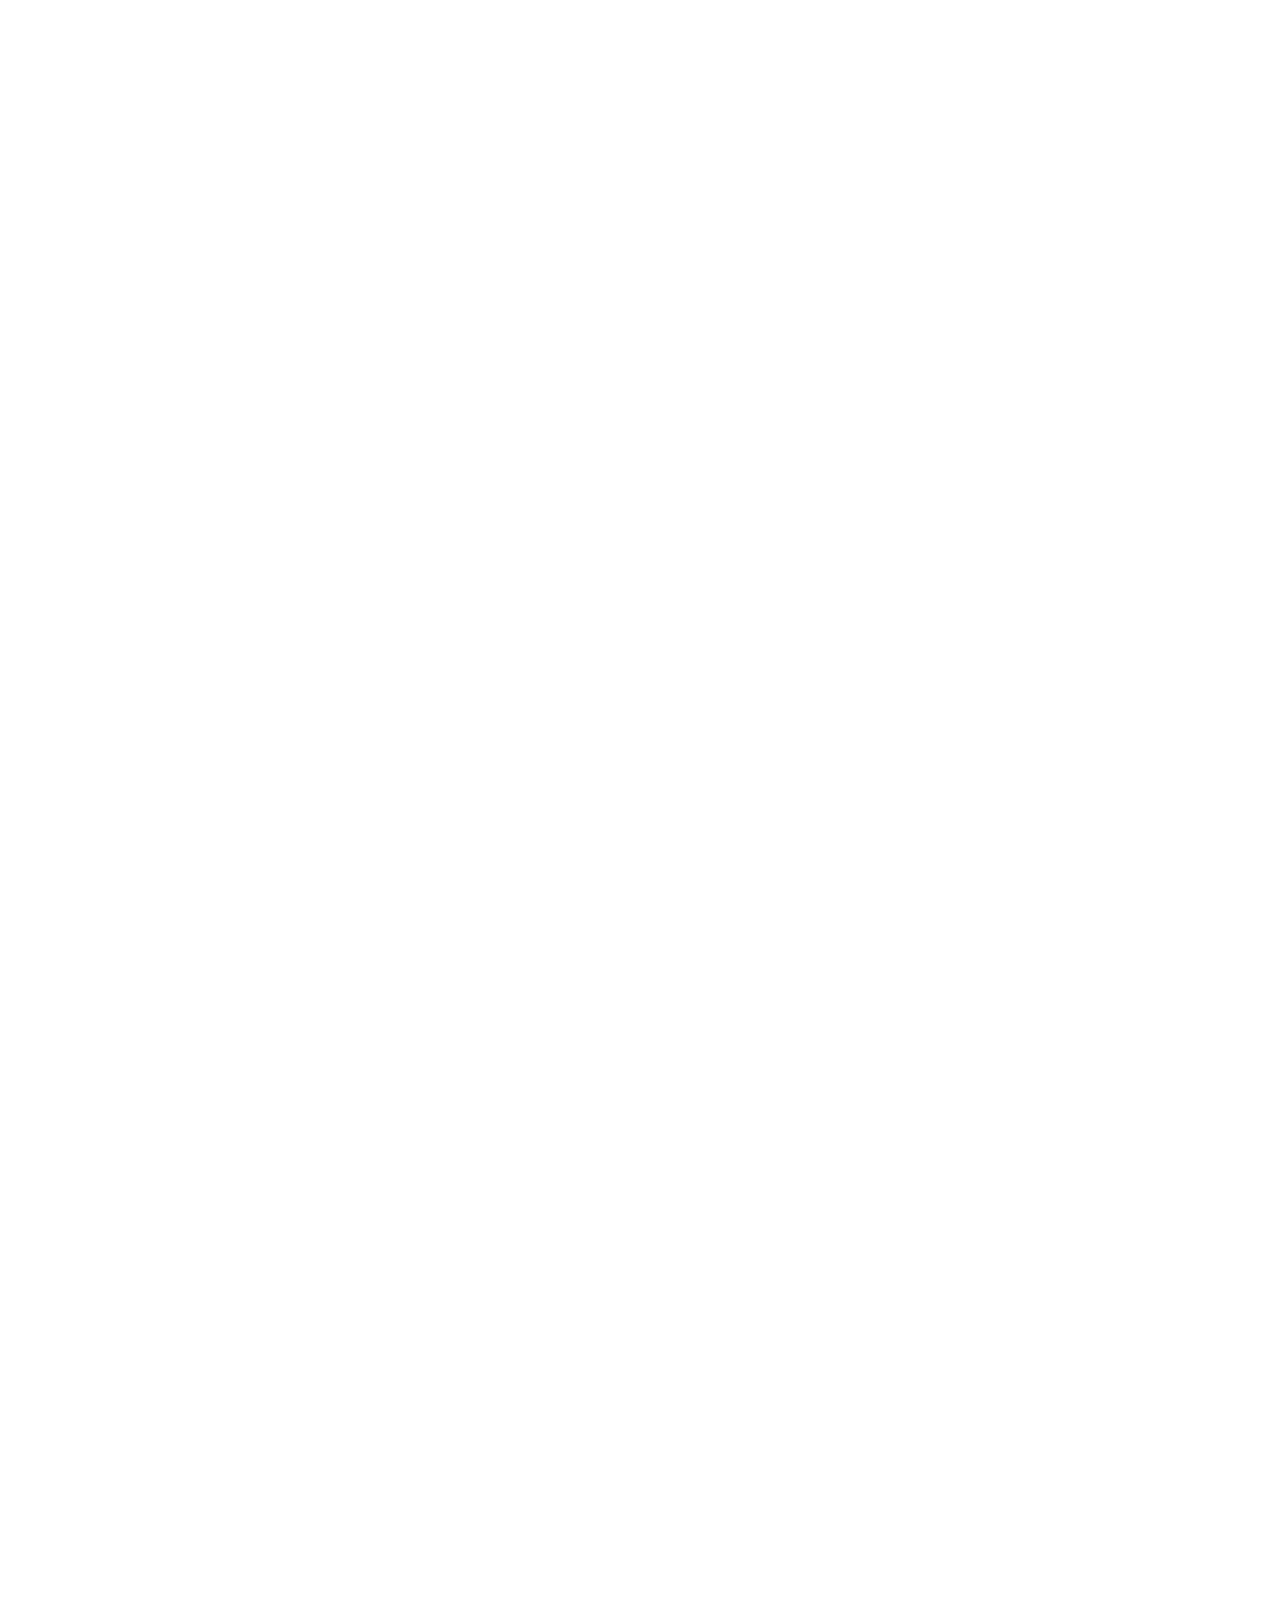
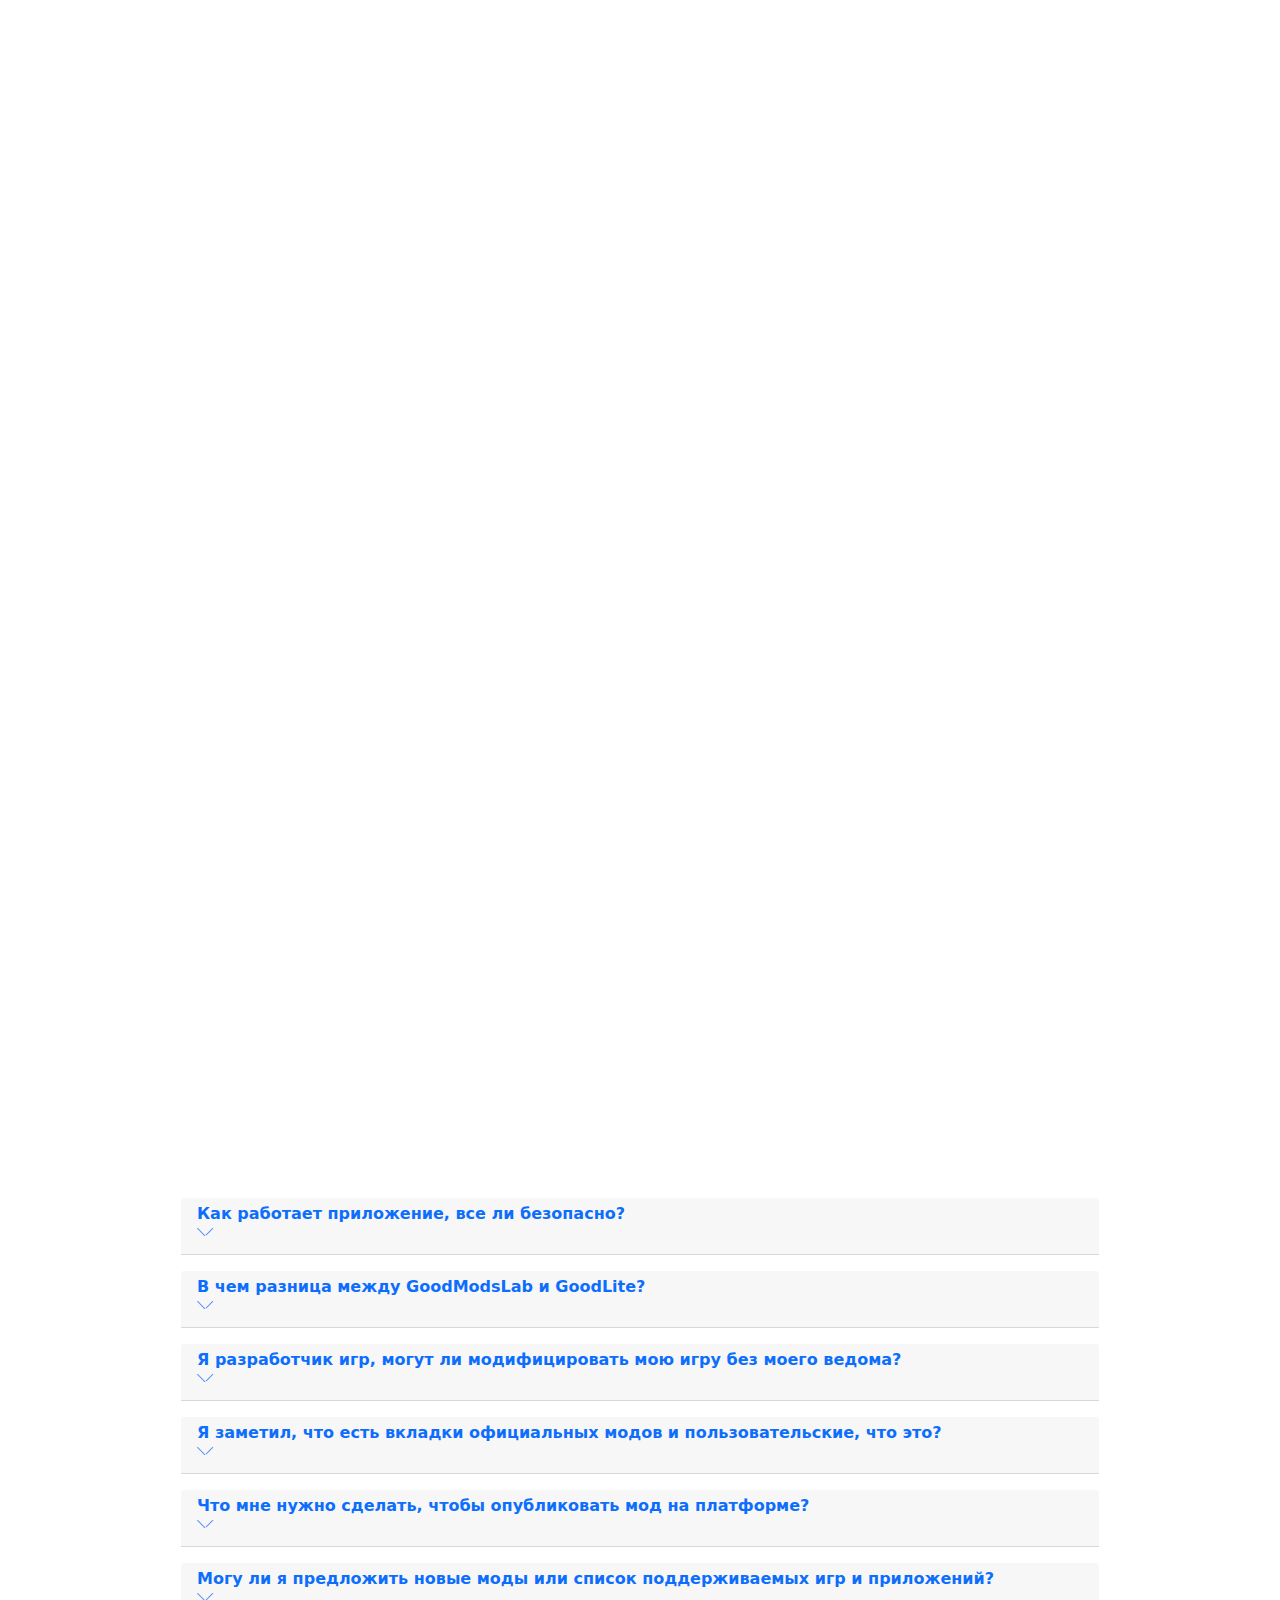
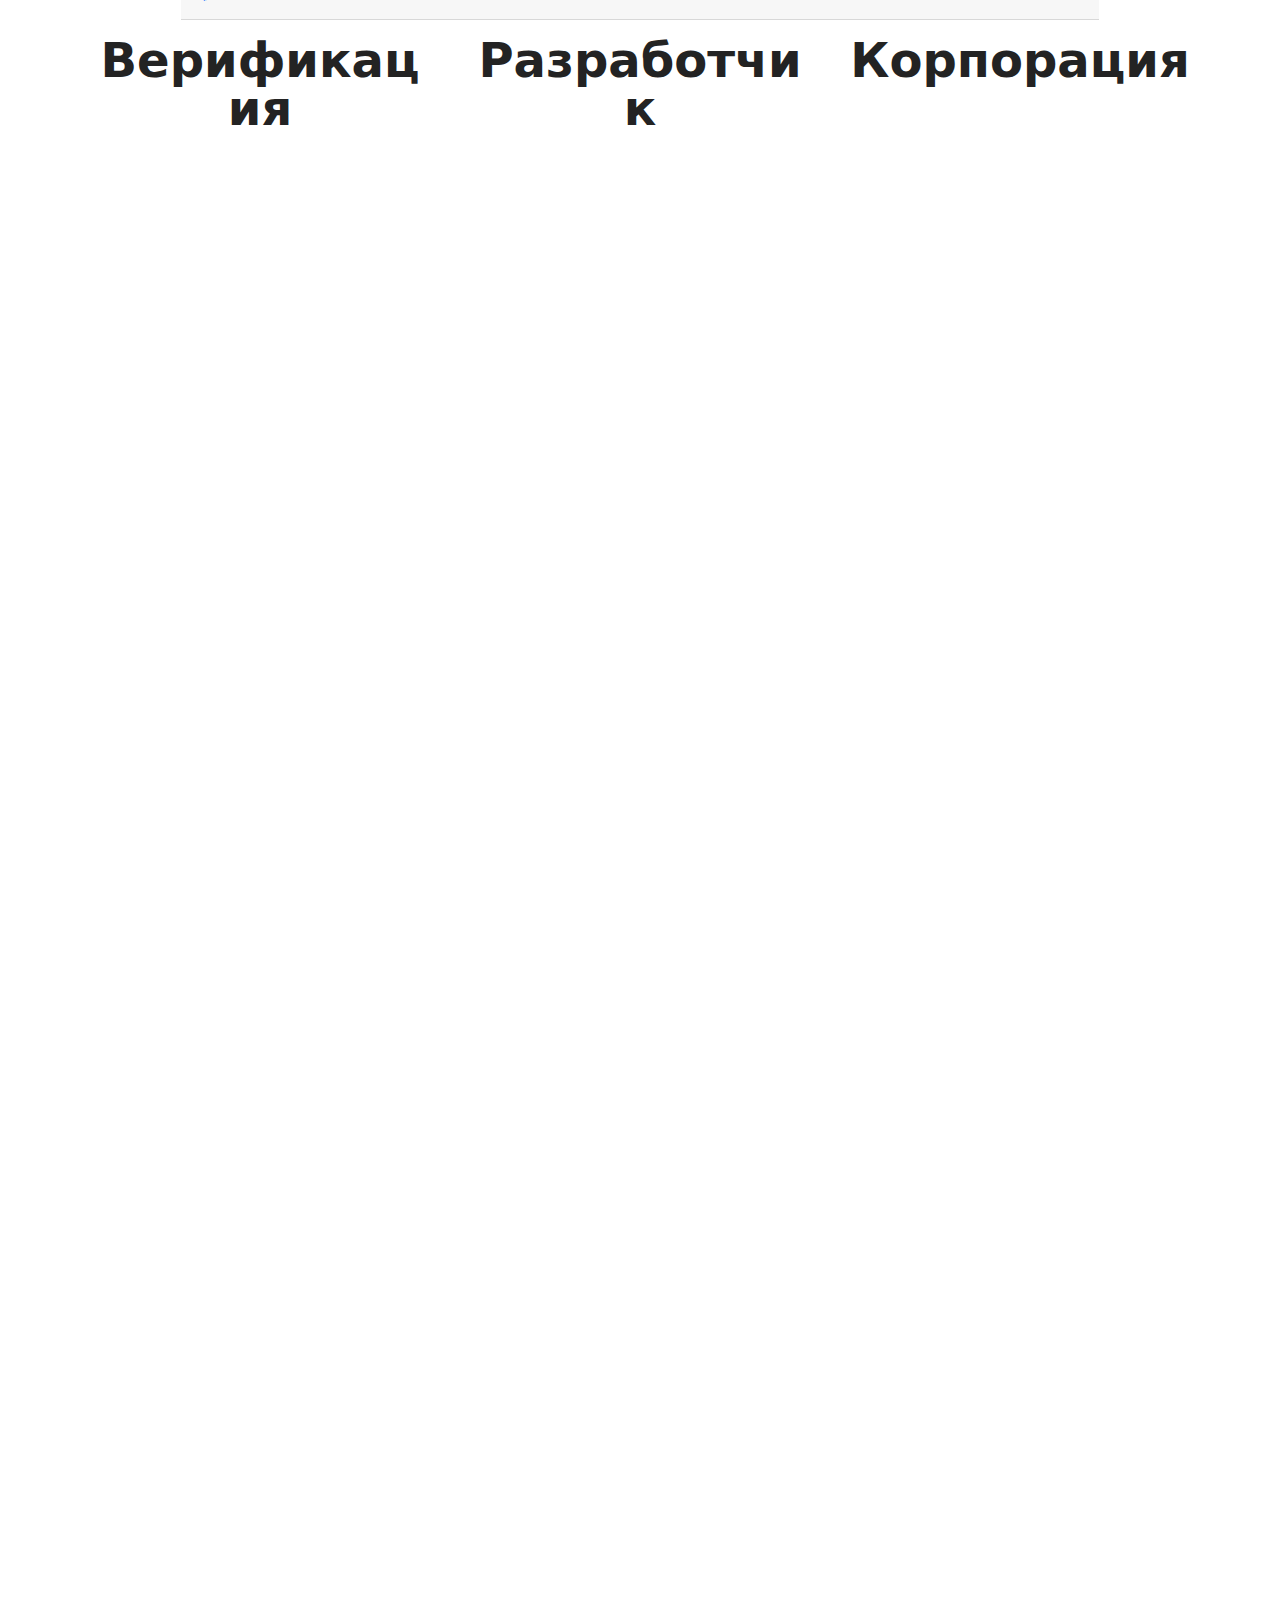
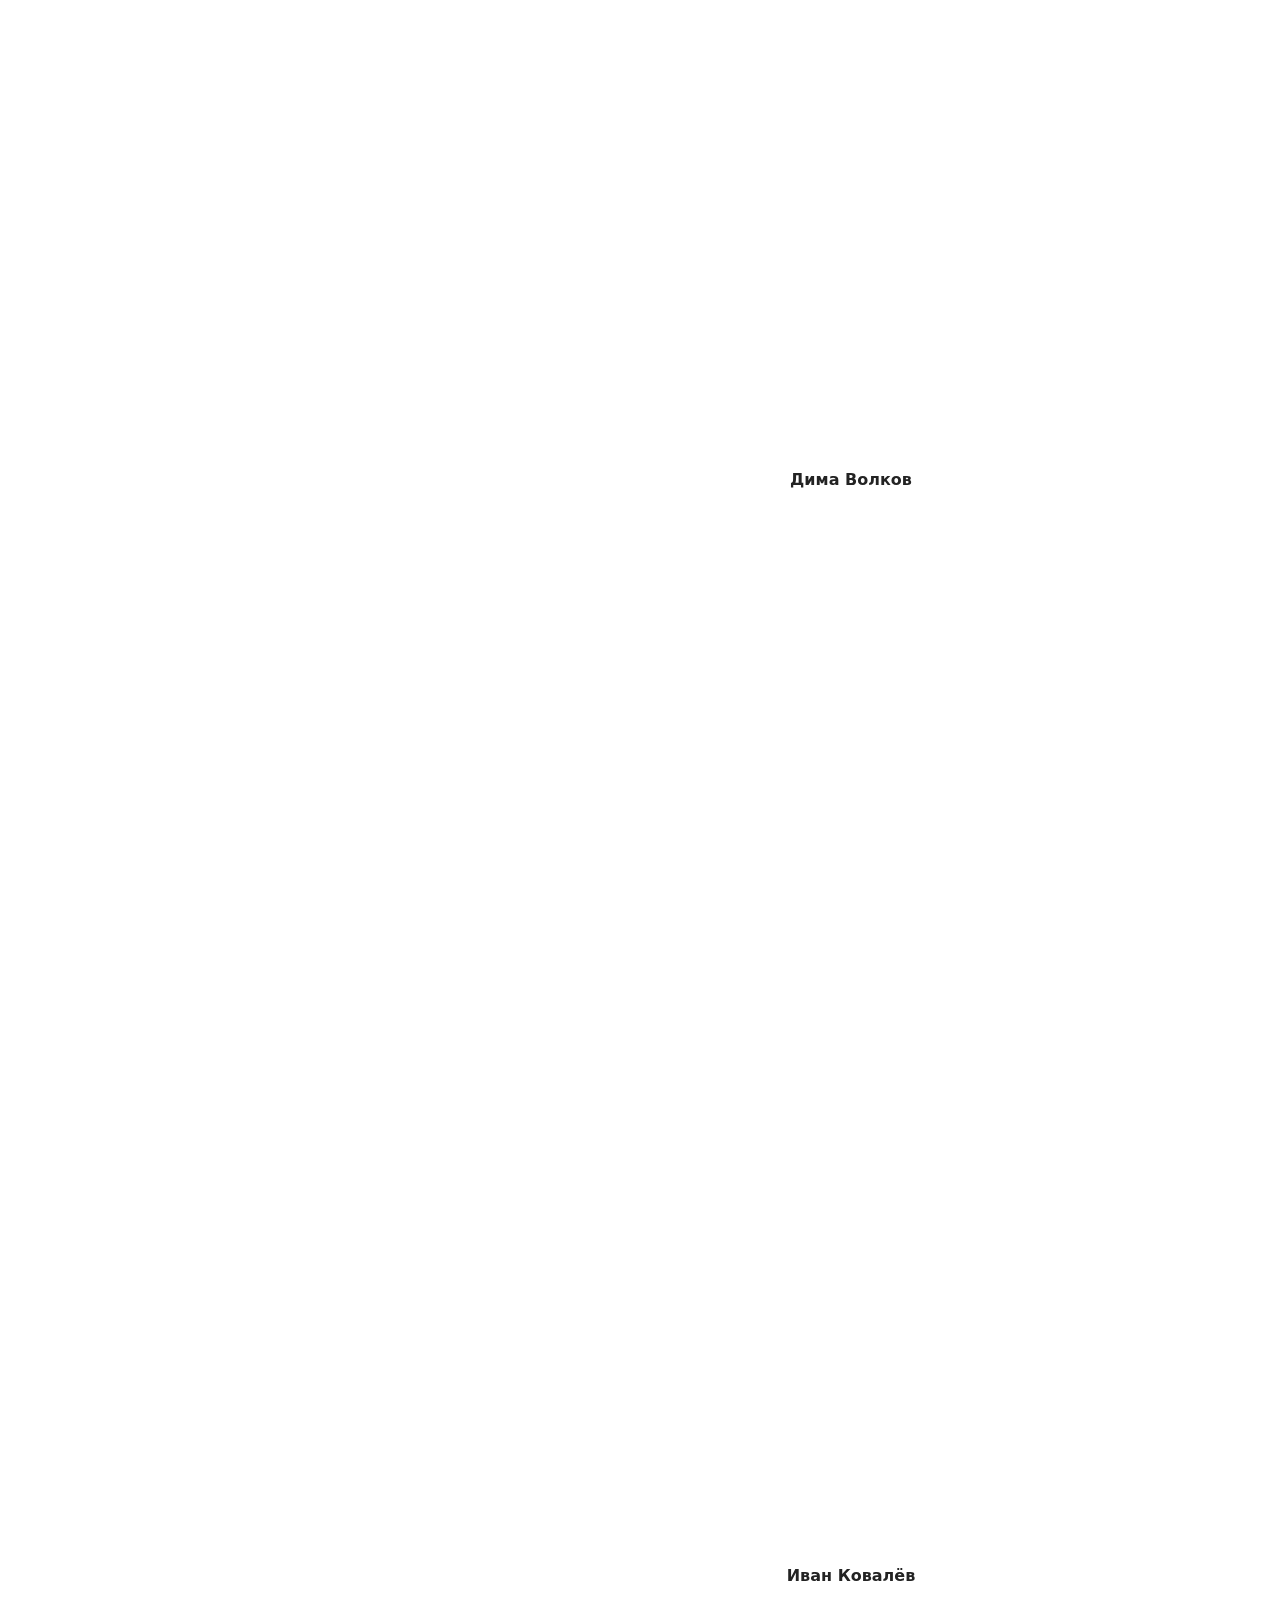
==== commit 47999fb6: "Update index.html" ====
--- a/index.html
+++ b/index.html
@@ -968,7 +968,7 @@
             </div>
         </div>
     </div>
-</section><section class="display: none !important;" style="padding: 0;align-items: center;justify-content: center;flex-wrap: wrap; align-content: center;display: flex;position: relative;height: 4rem;"><a href="https://mobiri.se/2870468" style="flex: 1 1;height: 4rem;position: absolute;width: 100%;z-index: 1;"><img alt="" style="height: 4rem;" src="[data-uri]"></a><p style="margin: 0;text-align: center;" class="display-7">Made with &#8204;</p><a style="z-index:1" href="https://mobirise.com/builder/no-code-website-builder.html">No Code Website Builder</a></section><script src="assets/bootstrap/js/bootstrap.bundle.min.js"></script>  <script src="assets/parallax/jarallax.js"></script>  <script src="assets/web/assets/cookies-alert-plugin/cookies-alert-core.js"></script>  <script src="assets/web/assets/cookies-alert-plugin/cookies-alert-script.js"></script>  <script src="assets/smoothscroll/smooth-scroll.js"></script>  <script src="assets/ytplayer/index.js"></script>  <script src="assets/dropdown/js/navbar-dropdown.js"></script>  <script src="assets/playervimeo/vimeo_player.js"></script>  <script src="assets/mbr-switch-arrow/mbr-switch-arrow.js"></script>  <script src="assets/embla/embla.min.js"></script>  <script src="assets/embla/script.js"></script>  <script src="assets/sociallikes/social-likes.js"></script>  <script src="assets/theme/js/script.js"></script>  
+</section><section class="display: none !important;" style="padding: 0;align-items: center;justify-content: center;flex-wrap: wrap; align-content: center;display: flex;position: relative;height: 4rem;"><a href="" style="flex: 1 1;height: 4rem;position: absolute;width: 100%;z-index: 1;"><img alt="" style="height: 4rem;" src="[data-uri]"></a><p style="margin: 0;text-align: center;" class="display-7">&#8204;</p><a style="z-index:1" href=""></a></section><script src="assets/bootstrap/js/bootstrap.bundle.min.js"></script>  <script src="assets/parallax/jarallax.js"></script>  <script src="assets/web/assets/cookies-alert-plugin/cookies-alert-core.js"></script>  <script src="assets/web/assets/cookies-alert-plugin/cookies-alert-script.js"></script>  <script src="assets/smoothscroll/smooth-scroll.js"></script>  <script src="assets/ytplayer/index.js"></script>  <script src="assets/dropdown/js/navbar-dropdown.js"></script>  <script src="assets/playervimeo/vimeo_player.js"></script>  <script src="assets/mbr-switch-arrow/mbr-switch-arrow.js"></script>  <script src="assets/embla/embla.min.js"></script>  <script src="assets/embla/script.js"></script>  <script src="assets/sociallikes/social-likes.js"></script>  <script src="assets/theme/js/script.js"></script>  
   
   
 <input name="cookieData" type="hidden" data-cookie-customDialogSelector='null' data-cookie-colorText='#424a4d' data-cookie-colorBg='rgba(234, 239, 241, 0.99)' data-cookie-textButton='Принять' data-cookie-colorButton='#44c1a7' data-cookie-colorLink='#424a4d' data-cookie-underlineLink='true' data-cookie-text="Наш сайт использует файлы Cookie. Ознакомьтесь <a href='privacy_policy.html'>Cookie policy</a>.">
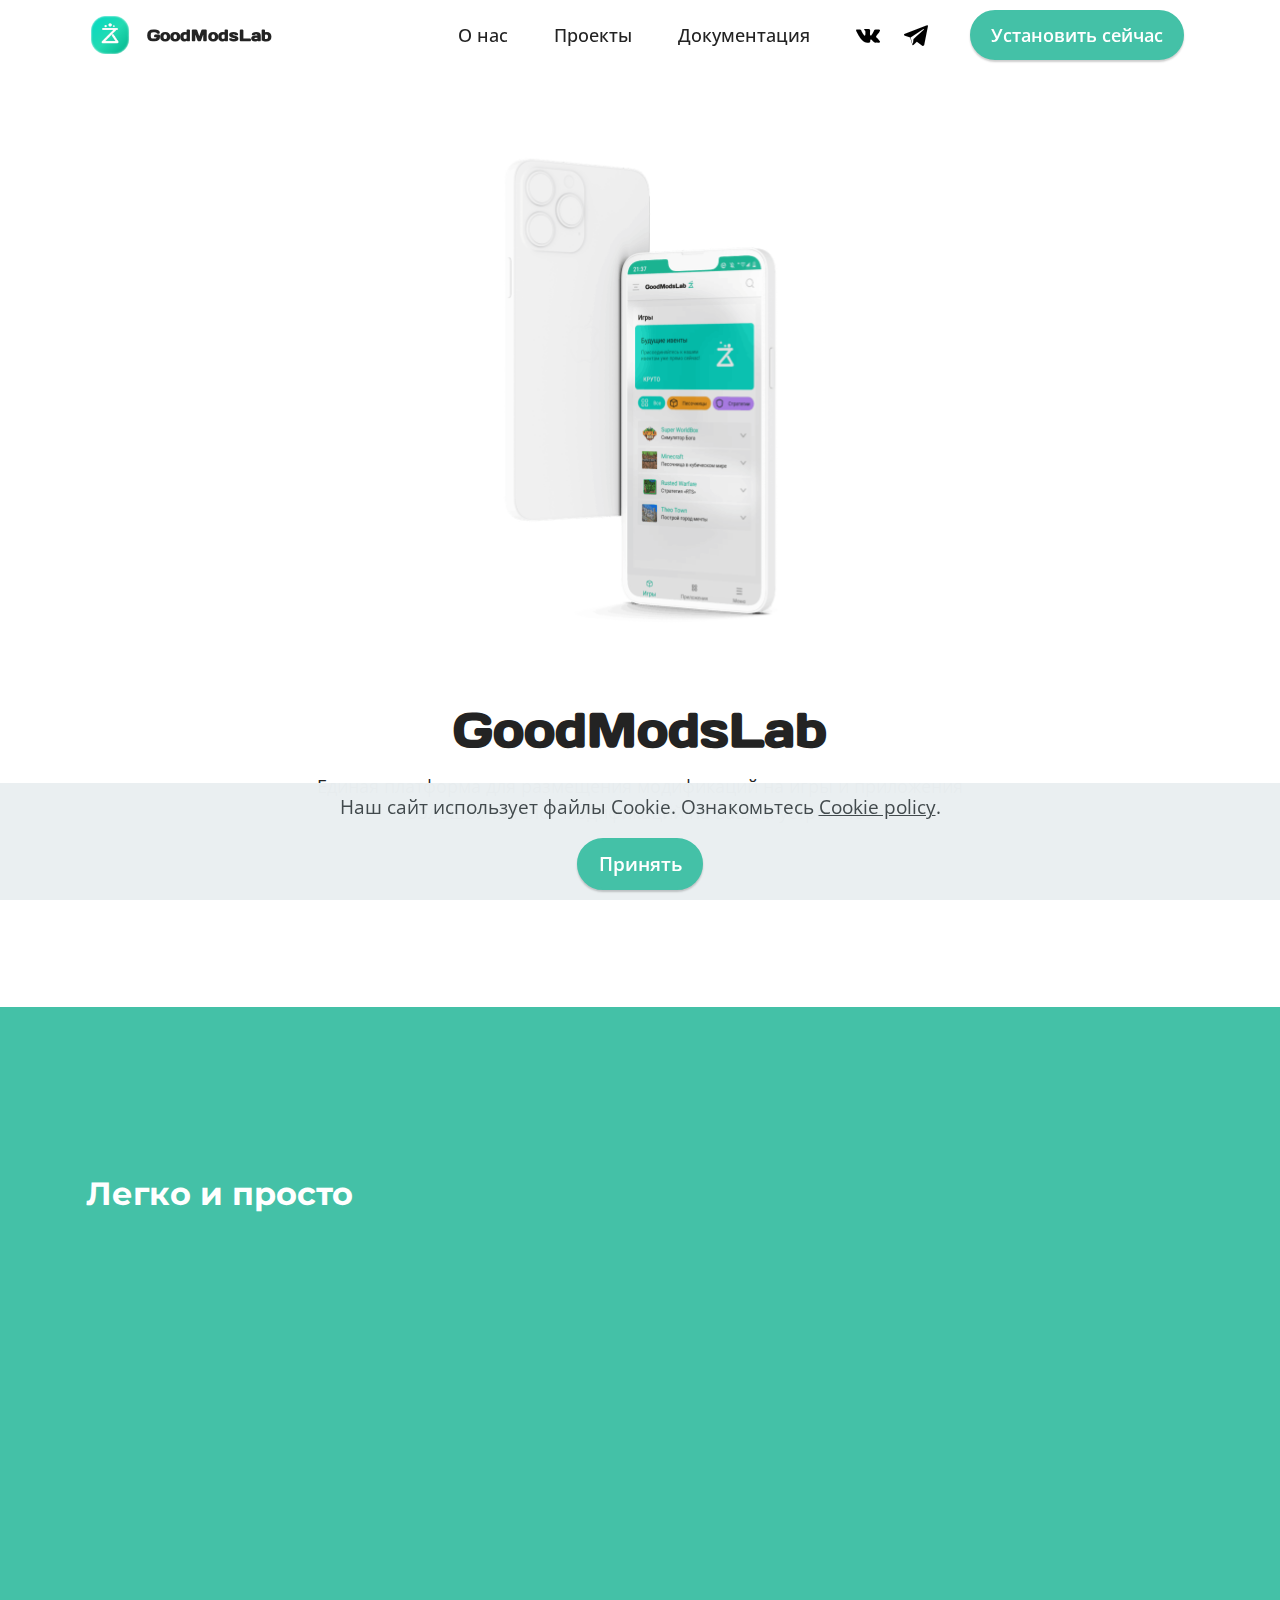
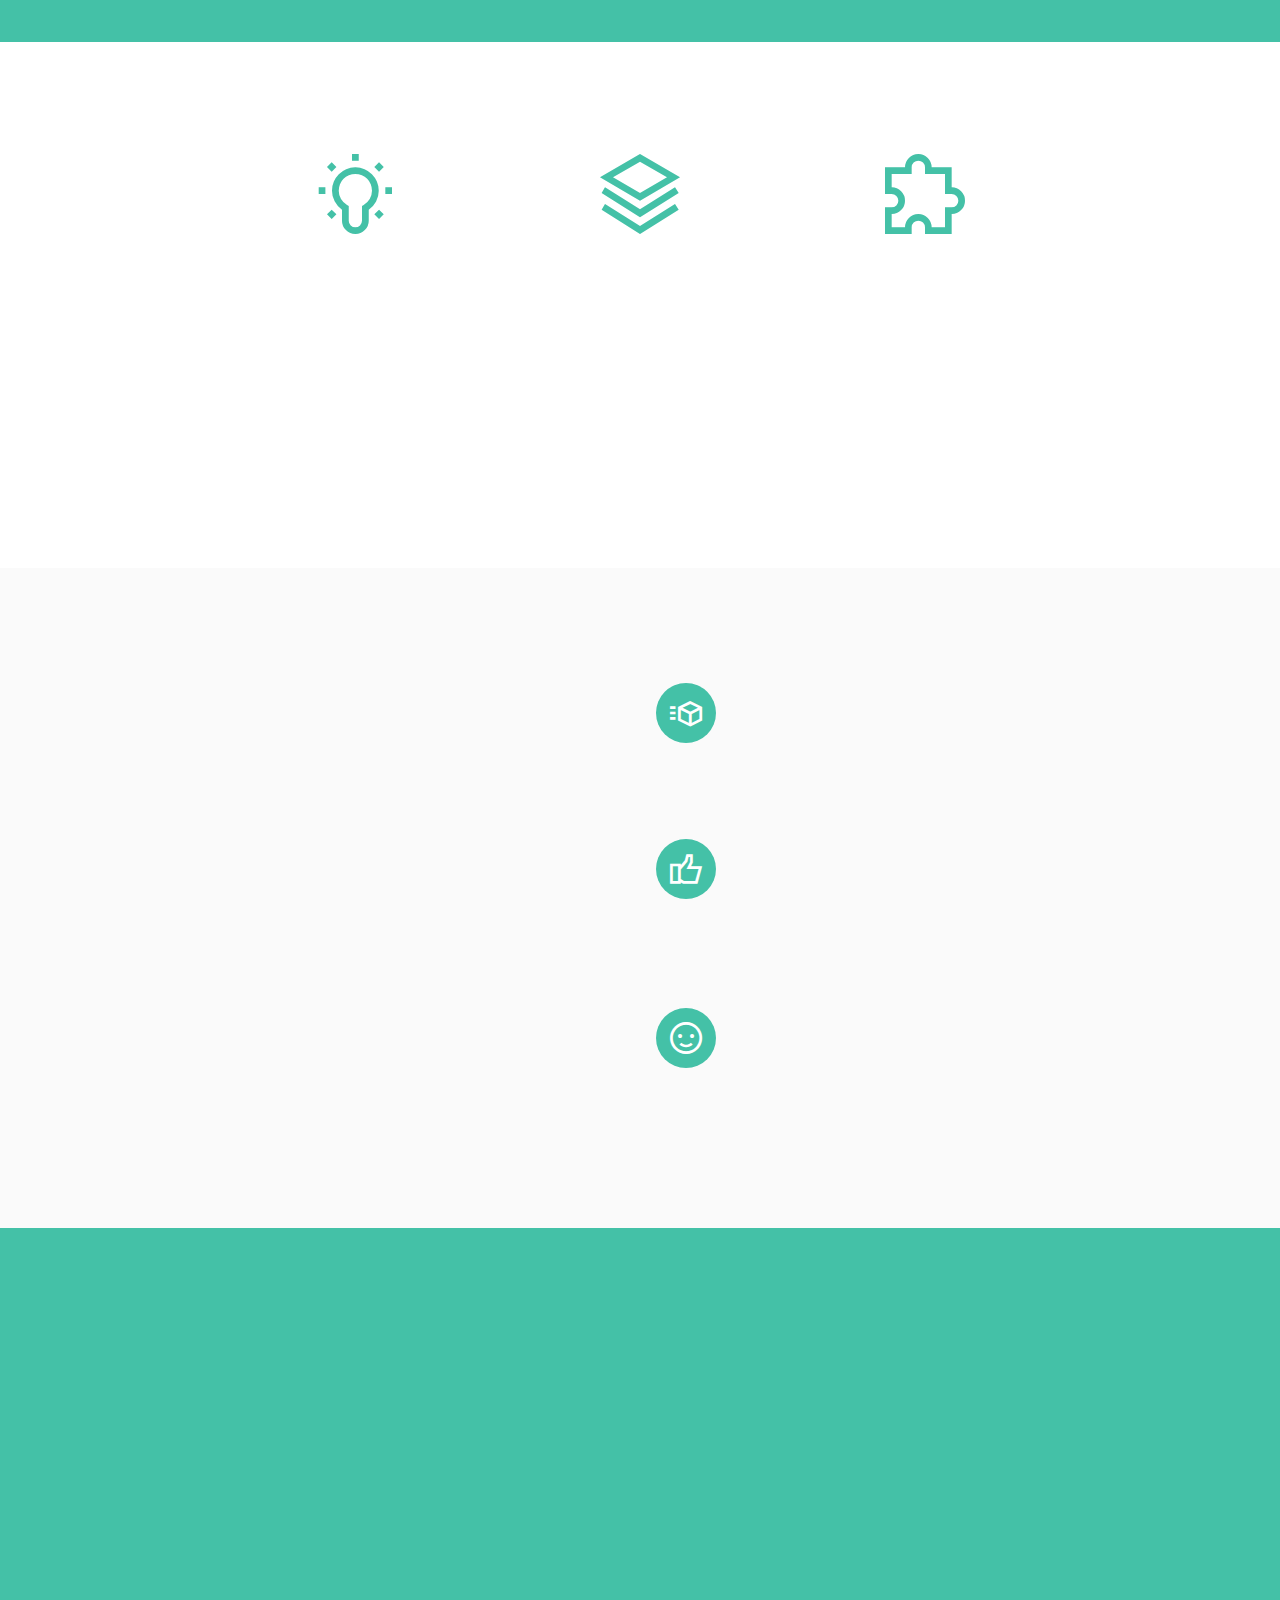
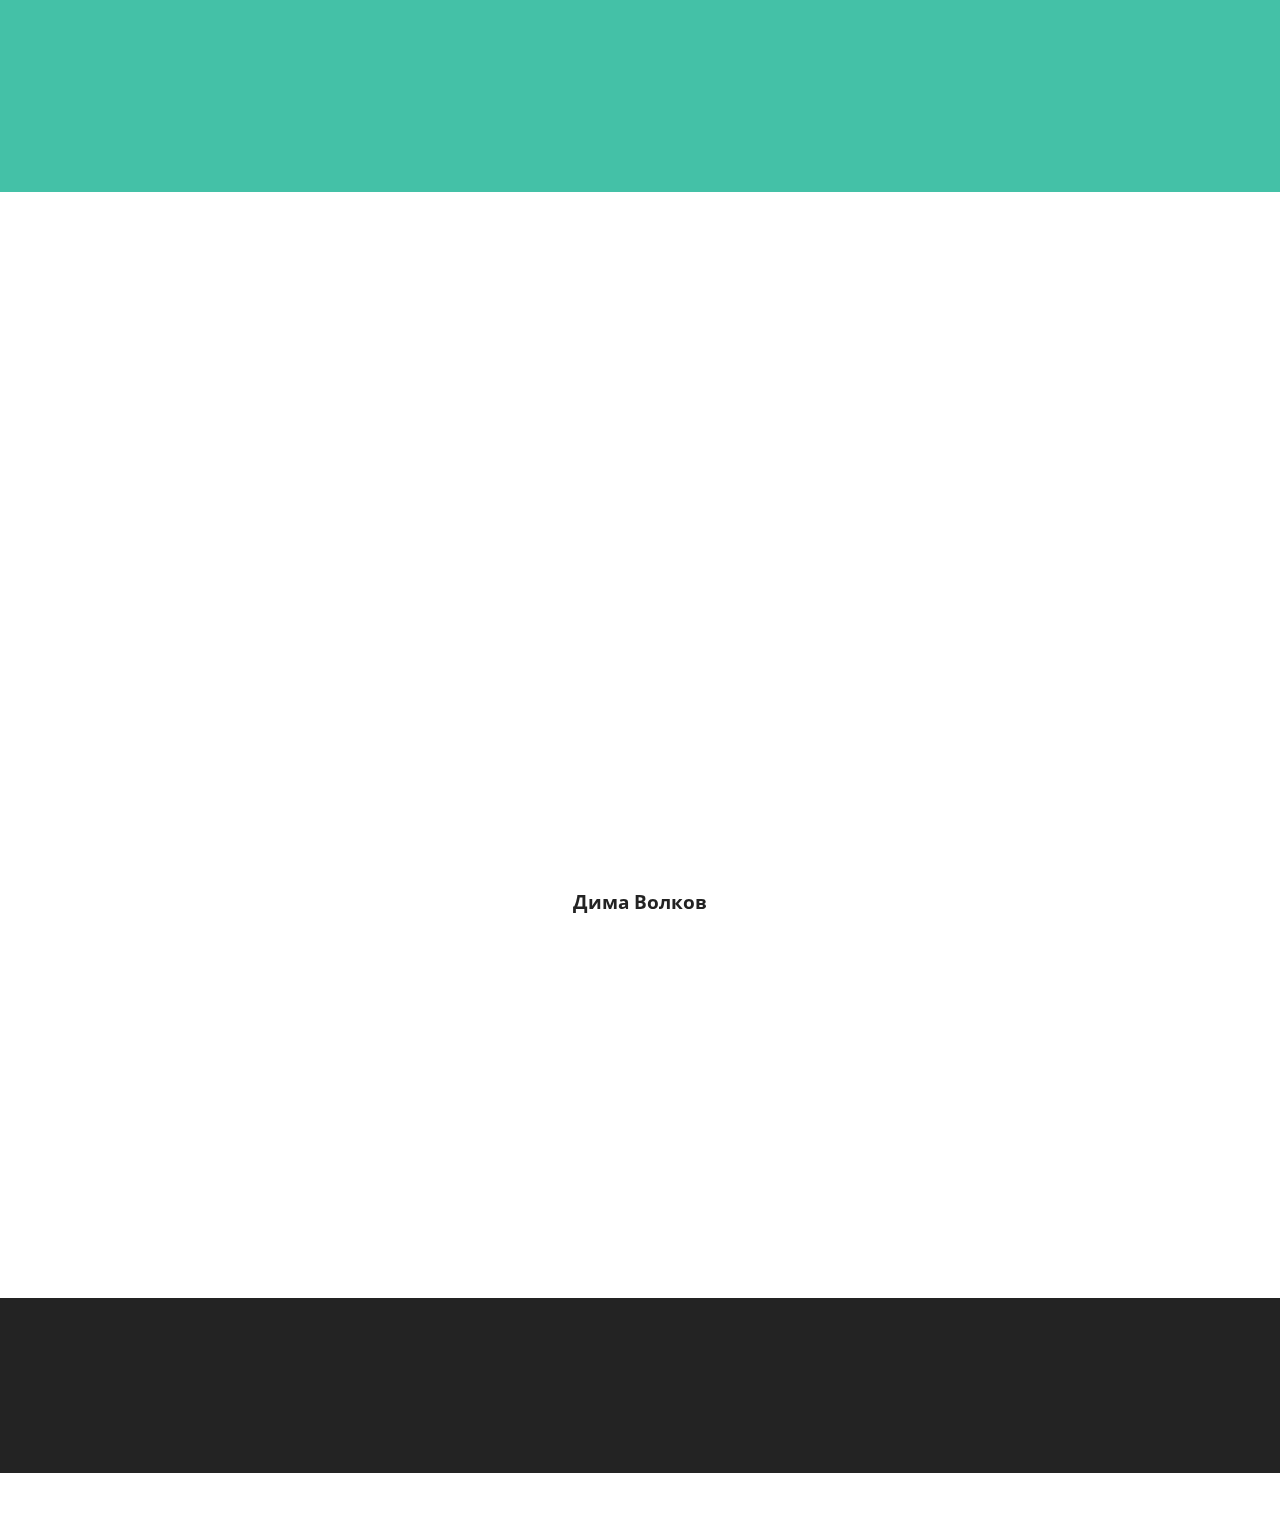
==== commit 87c33c2f: "Add files via upload" ====
--- a/index.html
+++ b/index.html
@@ -16,11 +16,9 @@
   
   <title>GoodModsLab - Модифицируйте игры и приложения!</title>
   <link rel="stylesheet" href="assets/web/assets/mobirise-icons2/mobirise2.css">
-  <link rel="stylesheet" href="assets/web/assets/mobirise-icons/mobirise-icons.css">
   <link rel="stylesheet" href="assets/bootstrap/css/bootstrap.min.css">
   <link rel="stylesheet" href="assets/bootstrap/css/bootstrap-grid.min.css">
   <link rel="stylesheet" href="assets/bootstrap/css/bootstrap-reboot.min.css">
-  <link rel="stylesheet" href="assets/parallax/jarallax.css">
   <link rel="stylesheet" href="assets/web/assets/gdpr-plugin/gdpr-styles.css">
   <link rel="stylesheet" href="assets/animatecss/animate.css">
   <link rel="stylesheet" href="assets/dropdown/css/style.css">
@@ -61,8 +59,8 @@
                 </div>
             </button>
             <div class="collapse navbar-collapse" id="navbarSupportedContent">
-                <ul class="navbar-nav nav-dropdown" data-app-modern-menu="true"><li class="nav-item"><a class="nav-link link text-black text-primary display-4" href="index.html#features1-2">О нас</a></li><li class="nav-item"><a class="nav-link link text-black text-primary display-4" href="Services.html#header8-3v" target="_blank">Проекты</a></li>
-                    <li class="nav-item"><a class="nav-link link text-black text-primary display-4" href="index.html#contacts4-n">Контакты</a></li></ul>
+                <ul class="navbar-nav nav-dropdown" data-app-modern-menu="true"><li class="nav-item"><a class="nav-link link text-black text-primary display-4" href="index.html#header9-45">О нас</a></li><li class="nav-item"><a class="nav-link link text-black text-primary display-4" href="Services.html#header8-3v" target="_blank">Проекты</a></li>
+                    <li class="nav-item"><a class="nav-link link text-black text-primary show display-4" href="Documentation.html#header6-1e" target="_blank" aria-expanded="false">Документация</a></li></ul>
                 <div class="icons-menu">
                     <a class="iconfont-wrapper" href="https://vk.com/goodmodslab_office" target="_blank">
                         <span class="p-2 mbr-iconfont socicon-vkontakte socicon"></span>
@@ -73,26 +71,54 @@
                     
                     
                 </div>
-                <div class="navbar-buttons mbr-section-btn"><a class="btn btn-success display-4" href="GoodModsLab.html#header18-q">Установить сейчас</a> <a class="btn btn-success-outline display-4" href="Documentation.html#header6-1e" target="_blank">Документация</a></div>
+                <div class="navbar-buttons mbr-section-btn"><a class="btn btn-success display-4" href="GoodModsLab.html#header18-q">Установить сейчас</a></div>
             </div>
         </div>
     </nav>
 </section>
 
-<section data-bs-version="5.1" class="header18 cid-thuTc17Krb mbr-fullscreen" id="header18-1">
-
-    
-
-    
-    
-
-    <div class="align-center container">
+<section data-bs-version="5.1" class="header9 cid-tyolEu6M0A" id="header9-45">
+
+    
+
+    
+    
+
+    <div class="text-center container">
         <div class="row justify-content-center">
-            <div class="col-12 col-lg-10">
-                <h1 class="mbr-section-title mbr-fonts-style mbr-white mb-3 display-1"><strong>GoodModsLab</strong></h1>
-                
-                <p class="mbr-text mbr-fonts-style mbr-white display-7">Платформа для размещения модификаций на игры и приложения</p>
-                <div class="mbr-section-btn mt-3"><a class="btn btn-white display-4" href="GoodModsLab.html#header18-q">Установи сейчас!</a> <a class="btn btn-white-outline display-4" href="index.html#features1-2">О нас</a></div>
+            <div class="col-md-12 col-lg-9">
+                <div class="image-wrap mb-4">
+                    <img src="assets/images/mockuper-1654x1158.png" alt="Mobirise Website Builder">
+                </div>
+                <h1 class="mbr-section-title mbr-fonts-style mb-3 display-1"><strong>GoodModsLab</strong></h1>
+                <p class="mbr-text mbr-fonts-style display-4">
+                    Единая платформа для размещения модификаций на игры и приложения<br>Большой каталог модификаций на вашем устройстве</p>
+                <div class="mbr-section-btn mt-3"><a class="btn btn-primary display-4" href="GoodModsLab.html#header18-q">Установить</a>
+                    <a class="btn btn-black-outline display-4" href="index.html#features19-1i">Подробнее</a></div>
+            </div>
+        </div>
+    </div>
+</section>
+
+<section data-bs-version="5.1" class="features18 cid-tiaD6wZJEh" id="features19-1i">
+
+    
+
+    
+    
+    <div class="container">
+        <div class="row justify-content-center">
+            <div class="card col-12 col-lg">
+                <div class="card-wrapper">
+                    <h6 class="card-title mbr-fonts-style mb-4 display-2"><strong>Легко и просто</strong></h6>
+                    <p class="mbr-text mbr-fonts-style display-7">Всего за несколько кликов вы способны изменить весь игровой мир до неузнаваемости. Огромный каталог игр и модов позволит вам сразу окунуться в мир моддинга</p>
+                    <div class="mbr-section-btn"><a class="btn btn-white display-4" href="GoodModsLab.html#header18-q">Установить GoodModsLab!</a></div>
+                </div>
+            </div>
+            <div class="col-12 col-lg-7">
+                <div class="image-wrapper">
+                    <img src="assets/images/mockuper-1-1256x879.png" alt="GoodModsLab">
+                </div>
             </div>
         </div>
     </div>
@@ -105,10 +131,7 @@
     
     <div class="container">
         <div class="row">
-            <div class="col-12 col-lg-9">
-                <h3 class="mbr-section-title mbr-fonts-style align-center mb-0 display-2"><strong>Преимущества</strong></h3>
-                
-            </div>
+            
         </div>
         <div class="row">
             <div class="card col-12 col-md-6 col-lg-3">
@@ -200,244 +223,7 @@
     </div>
 </section>
 
-<section data-bs-version="5.1" class="features20 cid-thvBU5Hggk" id="features21-6">
-
-    
-
-    
-    
-    <div class="container">
-        <div class="row justify-content-center">
-            <div class="col-md-12 col-lg-9">
-                <div class="card-wrapper mb-4">
-                    <div class="card-box align-center">
-                        <h4 class="card-title mbr-fonts-style mb-4 display-2"><strong>Шаги по использованию приложения</strong></h4>
-                        <p class="mbr-text mbr-fonts-style mb-4 display-7">
-                            Посмотрите, что вам нужно сделать, чтобы начать играть с модификациями игр и приложений!</p>
-                        <div class="mbr-section-btn"><a class="btn btn-success-outline display-4" href="GoodModsLab.html#header18-q">Начать моддинг в GoodModsLab!</a></div>
-                    </div>
-                </div>
-            </div>
-            <div class="col-12 col-md-8">
-                <div class="item mbr-flex">
-                    <div class="icon-wrap w-100">
-                        <div class="icon-box">
-                            <span class="step-number mbr-fonts-style display-5">1</span>
-                        </div>
-                    </div>
-                    <div class="text-box">
-                        <h4 class="icon-title card-title mbr-black mbr-fonts-style display-7"><strong>Установите GoodModsLab</strong></h4>
-                        <h5 class="icon-text mbr-black mbr-fonts-style display-4">Установите наше приложение GoodModsLab или GoodLite!</h5>
-                    </div>
-                </div>
-                <div class="item mbr-flex">
-                    <div class="icon-wrap w-100">
-                        <div class="icon-box">
-                            <span class="step-number mbr-fonts-style display-5">2</span>
-                        </div>
-                    </div>
-                    <div class="text-box">
-                        <h4 class="icon-title card-title mbr-black mbr-fonts-style display-7"><strong>Установите моды</strong></h4>
-                        <h5 class="icon-text mbr-black mbr-fonts-style display-4">Установите любой интересующий вас мод из каталога или выберите свой.</h5>
-                    </div>
-                </div>
-                <div class="item mbr-flex last">
-                    <div class="icon-wrap w-100">
-                        <div class="icon-box">
-                            <span class="step-number mbr-fonts-style display-5">3</span>
-                        </div>
-                    </div>
-                    <div class="text-box">
-                        <h4 class="icon-title card-title mbr-black mbr-fonts-style display-7"><strong>Запустите и радуйтесь</strong></h4>
-                        <h5 class="icon-text mbr-black mbr-fonts-style display-4">Вот и все, осталось запустить мод и можно полностью погрузиться в игру.</h5>
-                    </div>
-                </div>
-                
-                
-                
-                
-                
-                
-                
-            </div>
-        </div>
-    </div>
-</section>
-
-<section data-bs-version="5.1" class="video3 cid-tifU0ORde2" id="video3-1l">
-    
-    
-    
-    <div class="container">
-        <div class="mbr-section-head">
-            <h4 class="mbr-section-title mbr-fonts-style mb-0 display-2"><strong>Видеоролики</strong></h4>
-            <h5 class="mbr-section-subtitle mbr-fonts-style mb-0 mt-2 display-7">Список последних видео</h5>
-        </div>
-        <div class="row mt-4">
-            <div class="col-12 col-md-6 video-block">
-                <div class="video-wrapper"><iframe class="mbr-embedded-video" src="https://www.youtube.com/embed/2J0_EIQmRzU?rel=0&amp;amp;mute=1&amp;showinfo=0&amp;autoplay=0&amp;loop=0" width="1280" height="720" frameborder="0" allowfullscreen></iframe></div>
-                <p class="mbr-text pt-2 mbr-fonts-style display-4"><strong>Branch Save Compiler</strong></p>
-            </div>
-            <div class="col-12 col-md-6 video-block">
-                <div class="video-wrapper"><iframe class="mbr-embedded-video" src="https://www.youtube.com/embed/YVn5pe49Ky4?rel=0&amp;amp;mute=1&amp;showinfo=0&amp;autoplay=0&amp;loop=0" width="1280" height="720" frameborder="0" allowfullscreen></iframe></div>
-                <p class="mbr-text pt-2 mbr-fonts-style display-4"><strong>Как установить GoodModsLab</strong></p>
-            </div>
-        </div>
-    </div>
-</section>
-
-<section data-bs-version="5.1" class="features21 cid-tiaBfJbJwR" id="features22-1h">
-
-    
-
-    
-    
-    <div class="container">
-        <div class="row justify-content-center">
-            <div class="col-12 col-md-8">
-                <div class="item mbr-flex">
-                    <div class="icon-box w-100">
-                        <span class="step-number mbr-fonts-style display-1">3</span>
-                    </div>
-                    <div class="text-box">
-                        <h4 class="icon-title card-title mbr-black mbr-fonts-style display-2">Года</h4>
-                        <h5 class="icon-text mbr-black mbr-fonts-style display-7">В разработке приложений.</h5>
-                        
-                    </div>
-                </div>
-                <div class="item mbr-flex">
-                    <div class="icon-box w-100">
-                        <span class="step-number mbr-fonts-style display-1">31</span>
-                    </div>
-                    <div class="text-box">
-                        <h4 class="icon-title card-title mbr-black mbr-fonts-style display-2">Проектов</h4>
-                        <h5 class="icon-text mbr-black mbr-fonts-style display-7">Опубликовано версий проектов, которые были оценены.</h5>
-                        
-                    </div>
-                </div>
-                <div class="item mbr-flex">
-                    <div class="icon-box w-100">
-                        <span class="step-number mbr-fonts-style display-1">175</span>
-                    </div>
-                    <div class="text-box">
-                        <h4 class="icon-title card-title mbr-black mbr-fonts-style display-2">Пользователей</h4>
-                        <h5 class="icon-text mbr-black mbr-fonts-style display-7">Они доверяют нам и нашим проектам.</h5>
-                        
-                    </div>
-                </div>
-                
-                
-                
-                
-                
-            </div>
-        </div>
-    </div>
-</section>
-
-<section data-bs-version="5.1" class="video2 cid-thBgpHukpD" id="video2-b">
-    
-    
-    
-    <div class="container">
-        <div class="mbr-section-head">
-            <h4 class="mbr-section-title mbr-fonts-style mb-0 display-2"><strong>На что мы способны</strong></h4>
-            
-        </div>
-        <div class="row justify-content-center mt-4">
-            <div class="col-12 col-md-10 video-block">
-                <div class="video-wrapper"><iframe class="mbr-embedded-video" src="https://www.youtube.com/embed/gQPM9IuNv8k?rel=0&amp;amp;mute=1&amp;showinfo=0&amp;autoplay=1&amp;loop=1&amp;playlist=gQPM9IuNv8k" width="1280" height="720" frameborder="0" allowfullscreen></iframe></div>
-                
-            </div>
-        </div>
-    </div>
-</section>
-
-<section data-bs-version="5.1" class="content2 cid-thMACMZFoF" id="content2-11">
-    
-    
-    <div class="container">
-        <div class="mbr-section-head">
-            <h4 class="mbr-section-title mbr-fonts-style align-center mb-0 display-2"><strong>Топ модификаций</strong></h4>
-            <h5 class="mbr-section-subtitle mbr-fonts-style align-center mb-0 mt-2 display-5">Топ модификаций за всё время</h5>
-        </div>
-        <div class="row mt-4">
-            <div class="item features-image сol-12 col-md-6 col-lg-4">
-                <div class="item-wrapper">
-                    <div class="item-img">
-                        <img src="assets/images/pglv4acnvfxrx4-pxswn5jhtp0vjl98hvre18hz5y2retc2iolcwgr8mdvsorlbjes0ko-q29hg61cwsdfw09qoj-619x1080.jpeg" alt="Mod_0" title="">
-                    </div>
-                    <div class="item-content">
-                        <h5 class="item-title mbr-fonts-style display-5"><a href="https://www.superworldbox.com/" class="text-primary" target="_blank">Super WorldBox</a></h5>
-                        <h6 class="item-subtitle mbr-fonts-style mt-1 display-7"><strong>GoodModsLab</strong><em> 07-07-2022</em></h6>
-                        <p class="mbr-text mbr-fonts-style mt-3 display-7">Смотрите, как наступает ночь и восходит рассвет!
-<br>Мод <strong>Daily Time</strong> добавляет в игру циклы дня и ночи!
-<br>
-<br>Еще одно преимущество, мод типа Autorun G-Mod, вам не придется устанавливать&nbsp;<strong>GoodModsLab</strong>&nbsp;лаунчер.</p>
-                    </div>
-                    <div class="mbr-section-btn item-footer mt-2"><a href="https://vk.com/wall-198983167_1497" class="btn item-btn btn-primary display-7" target="_blank">Подробнее</a></div>
-                </div>
-            </div>
-            <div class="item features-image сol-12 col-md-6 col-lg-4">
-                <div class="item-wrapper">
-                    <div class="item-img">
-                        <img src="assets/images/xettmnizf2egjgeo3zo3pztjiwzx07zm9wukpz8lratw17j6hav4tuicerpld03yvhrktexrl1qo7pwssatgwlde-540x960.jpeg" alt="Mod_1" title="">
-                    </div>
-                    <div class="item-content">
-                        <h5 class="item-title mbr-fonts-style display-5"><a href="https://www.superworldbox.com/" class="text-primary" target="_blank">Super WorldBox</a></h5>
-                        <h6 class="item-subtitle mbr-fonts-style mt-1 display-7"><strong>GoodModsLab</strong><em> 08-03-2022</em></h6>
-                        <p class="mbr-text mbr-fonts-style mt-3 display-7">Вы когда-нибудь хотели знать, о чем говорят ваши NPC? Тогда этот мод для вас!
-<br>Мод <strong>LiveMess Box</strong> добавляет в игру эмоции для ваших NPC. Много разных эмоций, таких как: Счастье, Жадность и другие!
-<br>
-<br>Еще одно преимущество, мод типа Autorun G-Mod, вам не придется устанавливать&nbsp;<strong>GoodModsLab</strong> лаунчер.<br>
-                        </p>
-                    </div>
-                    <div class="mbr-section-btn item-footer mt-2"><a href="https://vk.com/wall-198983167_788" class="btn btn-primary item-btn display-7" target="_blank">Подробнее</a></div>
-                </div>
-            </div>
-            <div class="item features-image сol-12 col-md-6 col-lg-4">
-                <div class="item-wrapper">
-                    <div class="item-img">
-                        <img src="assets/images/v7ihmorquog8100dptwpltiy-ppux6a8oqnlwdavxir0-hu3spffhsqtisfcaaoyhqxlj6wk3yh5jxedila-qlxn-603x603.jpg" alt="Mobirise Website Builder" title="">
-                    </div>
-                    <div class="item-content">
-                        <h5 class="item-title mbr-fonts-style display-5"><a href="https://hi.theotown.com/" class="text-primary" target="_blank">Theo Town</a></h5>
-                        <h6 class="item-subtitle mbr-fonts-style mt-1 display-7"><strong>Иван Овчинников&nbsp;</strong><em>24-08-2022</em></h6>
-                        <p class="mbr-text mbr-fonts-style mt-3 display-7">Привет! У нас есть новый плагин для игры&nbsp;<strong>TheoTown</strong>.<br>Этот плагин добавляет 51 историческую постройку Урала. Почти для всех зданий есть ночная анимация. Совместим с&nbsp;Vönark плагинами.<br><br>Спасибо Vönark&nbsp;за текстуры крыши и помощь с поворотами.</p>
-                    </div>
-                    <div class="mbr-section-btn item-footer mt-2"><a href="https://vk.com/wall-198983167_1529" class="btn btn-primary item-btn display-7" target="_blank">Подробнее</a></div>
-                </div>
-            </div>
-
-        </div>
-    </div>
-</section>
-
-<section data-bs-version="5.1" class="features18 cid-tiaD6wZJEh" id="features19-1i">
-
-    
-
-    
-    
-    <div class="container">
-        <div class="row justify-content-center">
-            <div class="card col-12 col-lg">
-                <div class="card-wrapper">
-                    <h6 class="card-title mbr-fonts-style mb-4 display-2"><strong>Легко и просто</strong></h6>
-                    <p class="mbr-text mbr-fonts-style display-7">Всего за несколько кликов вы способны изменить весь игровой мир до неузнаваемости. Огромный каталог игр и модов позволит вам сразу окунуться в мир моддинга.</p>
-                    <div class="mbr-section-btn"><a class="btn btn-success-outline display-4" href="GoodModsLab.html#header18-q">Установить GoodModsLab!</a></div>
-                </div>
-            </div>
-            <div class="col-12 col-lg-6">
-                <div class="image-wrapper">
-                    <img src="assets/images/mockuper-1256x879.png" alt="Mobirise Website Builder">
-                </div>
-            </div>
-        </div>
-    </div>
-</section>
-
-<section data-bs-version="5.1" class="image1 cid-tiaIJIEsNx" id="image1-1k">
+<section data-bs-version="5.1" class="image2 cid-tyy5qVN4De" id="image2-46">
     
 
     
@@ -447,360 +233,16 @@
         <div class="row align-items-center">
             <div class="col-12 col-lg-6">
                 <div class="image-wrapper">
-                    <img src="assets/images/mockuper-1-1256x1353.png" alt="Mobirise Website Builder">
+                    <img src="assets/images/ic-mackbook-app-1036x717.png" alt="PC GoodModsLab">
                     
                 </div>
             </div>
             <div class="col-12 col-lg">
                 <div class="text-wrapper">
-                    <h3 class="mbr-section-title mbr-fonts-style mb-3 display-2"><strong>Кроссплатформенность</strong></h3>
-                    <p class="mbr-text mbr-fonts-style display-7">Используйте наше приложение на разных устройствах, начиная с мобильного, заканчивая компьютером. Каждое устройство имеет свою архитектуру, но приложение имеет одну и ту же архитектуру. Перенос модов с ПК на телефон и обратно!</p>
-                </div>
-            </div>
-        </div>
-    </div>
-</section>
-
-<section data-bs-version="5.1" class="clients1 cid-thSuzPpvyt" id="clients1-1b">
-    
-    <div class="images-container container">
-        <div class="mbr-section-head">
-            <h3 class="mbr-section-title mbr-fonts-style align-center mb-0 display-2">
-                <strong>Наши партнёры</strong></h3>
-            
-            
-        </div>
-        <div class="row justify-content-center mt-4">
-            <div class="col-md-3 card">
-                <img src="assets/images/20220918-195331-240x240.png" alt="Vedo Messenger">
-            </div>
-            <div class="col-md-3 card">
-                <img src="assets/images/ic-app-worldbox-240x240.png" alt="Super WorldBox">
-            </div>
-            <div class="col-md-3 card">
-                <img src="assets/images/20220918-200055-240x240.png" alt="TheoTown">
-            </div>
-            
-            
-            
-            
-            
-        </div>
-    </div>
-</section>
-
-<section data-bs-version="5.1" class="image2 cid-tj6K8uK2ub" id="image2-1s">
-    
-
-    
-    
-
-    <div class="container">
-        <div class="row align-items-center">
-            <div class="col-12 col-lg-6">
-                <div class="image-wrapper">
-                    <img src="assets/images/screenshot-20221002-200511-1194x2480.png" alt="img">
-                    
-                </div>
-            </div>
-            <div class="col-12 col-lg">
-                <div class="text-wrapper">
-                    <h3 class="mbr-section-title mbr-fonts-style mb-3 display-2"><strong>Интеллектуальный и удобный дизайн</strong></h3>
-                    <p class="mbr-text mbr-fonts-style display-7">Нет лишнего, а главное - рекламы! Рекламируются только проекты экосистемы, крутые модификации и внутренние акции.</p>
-                </div>
-            </div>
-        </div>
-    </div>
-</section>
-
-<section data-bs-version="5.1" class="timeline1 cid-thvmk12prT" id="timeline1-3">
-    
-
-    
-    
-    <div class="timelines-container container" mbri-timelines="">
-        <div class="mbr-section-head">
-            <h3 class="mbr-section-title mbr-fonts-style align-center mb-0 display-2"><strong>История</strong></h3>
-            
-        </div>
-        <div class="row timeline-element mb-2 mt-4">
-            <div class="timeline-date col-12 col-md-6">
-                <div class="timeline-date-wrapper">
-                    <p class="mbr-timeline-date mbr-fonts-style display-5"><strong>1 Апреля 2020</strong></p>
-                </div>
-            </div>
-            <span class="iconBackground"></span>
-            <div class="col-12 col-md-6">
-                <div class="timeline-text-wrapper">
-                    <h4 class="mbr-timeline-title mbr-fonts-style mb-4 display-5"><strong>Запуск GoodModsLab</strong></h4>
-                    <div class="image-wrapper mb-4">
-                        <img src="assets/images/goodmodslab24-1-800x525.jpg" alt="Mobirise Website Builder" title="">
-                    </div>
-                    <p class="mbr-text mbr-fonts-style display-7">Этот год мы начали на стадии идеи, а затем с релизом первой версии приложения на мобильные устройства.</p>
-                </div>
-            </div>
-        </div>
-        <div class="row timeline-element mb-2">
-            <div class="col-12 col-md-6">
-                <div class="timeline-text-wrapper">
-                    <h4 class="mbr-timeline-title mbr-fonts-style mb-4 display-5"><strong>Первая версия GoodModsLab</strong></h4>
-                    <div class="image-wrapper mb-4">
-                        <img src="assets/images/ec8uvmvmkxfgvvlub6r54cgxjlo545dq7l0happqptnlta0h3wawp4wtl-gj9fjifkcbuwro-rpkzegituwwmkzg-600x1024.jpeg" alt="Mobirise Website Builder" title="">
-                    </div>
-                    <p class="mbr-text mbr-fonts-style display-7">А вот и первая версия приложения...&nbsp; работающее, чему мы были рады!</p>
-                </div>
-            </div>
-            <span class="iconBackground"></span>
-            <div class="timeline-date col-12 col-md-6">
-                <div class="timeline-date-wrapper">
-                    <p class="mbr-timeline-date mbr-fonts-style display-5"><strong>30 Марта 2020</strong></p>
-                </div>
-            </div>
-        </div>
-        <div class="row timeline-element mb-2">
-            <div class="timeline-date col-12 col-md-6">
-                <div class="timeline-date-wrapper">
-                    <p class="mbr-timeline-date mbr-fonts-style display-5">
-                        <strong>23 Августа 2020</strong></p>
-                </div>
-            </div>
-            <span class="iconBackground"></span>
-            <div class="col-12 col-md-6">
-                <div class="timeline-text-wrapper">
-                    <h4 class="mbr-timeline-title mbr-fonts-style mb-4 display-5"><strong>Неожиданный прыжок</strong></h4>
-                    <div class="image-wrapper mb-4">
-                        <img src="assets/images/gwnfylkkgjxvdlvjwrh3oploidkeocxcpqdahpjjsabhfuadrswri2abgnqupur95uxxjsdctzedffhjfvxr2v-x-600x1024.jpeg" alt="Mobirise Website Builder" title="">
-                    </div>
-                    <p class="mbr-text mbr-fonts-style display-7">Мы изменили дизайн приложения на очень хороший к тому времени дизайн. Начата поддержка модификаций игры <strong>Minecraft</strong>.</p>
-                </div>
-            </div>
-        </div>
-        <div class="row timeline-element mb-2">
-            <div class="col-12 col-md-6">
-                <div class="timeline-text-wrapper">
-                    <h4 class="mbr-timeline-title mbr-fonts-style mb-4 display-5"><strong>Первая версия Acacia</strong></h4>
-                    <div class="image-wrapper mb-4">
-                        <img src="assets/images/20220531-203245-800x525.jpg" alt="Mobirise Website Builder" title="">
-                    </div>
-                    <p class="mbr-text mbr-fonts-style display-7">В этот день появилась заготовка для актуального языка программирования специально для моддинга - <strong>Acacia</strong>. До этого в моде был Autorun G-Mods.</p>
-                </div>
-            </div>
-            <span class="iconBackground"></span>
-            <div class="timeline-date col-12 col-md-6">
-                <div class="timeline-date-wrapper">
-                    <p class="mbr-timeline-date mbr-fonts-style display-5"><strong>11 Октября 2021</strong></p>
-                </div>
-            </div>
-        </div>
-        <div class="row timeline-element mb-2">
-            <div class="timeline-date col-12 col-md-6">
-                <div class="timeline-date-wrapper">
-                    <p class="mbr-timeline-date mbr-fonts-style display-5">
-                        <strong>28 Декабря 2021</strong></p>
-                </div>
-            </div>
-            <span class="iconBackground"></span>
-            <div class="col-12 col-md-6">
-                <div class="timeline-text-wrapper">
-                    <h4 class="mbr-timeline-title mbr-fonts-style mb-4 display-5"><strong>Огромное обновление GoodModsLab</strong></h4>
-                    <div class="image-wrapper mb-4">
-                        <img src="assets/images/qt2vax9adwagiddbikenmhn5rs7kpgrmvjpqdw-abbiy83qmiz2duwj6nhjndnmyuxe5lbnr-99wfij4e8movmfr-512x512.jpg" alt="Mobirise Website Builder" title="">
-                    </div>
-                    <p class="mbr-text mbr-fonts-style display-7">Совершенно новый взгляд на всю структуру проекта, множество дополнений и то, что теперь можно увидеть, установив нашу актуальную версию. Но это не предел нашей фантазии! :)</p>
-                </div>
-            </div>
-        </div>
-        
-        
-        
-        
-        
-        
-        
-    </div>
-</section>
-
-<section data-bs-version="5.1" class="content16 cid-thvEt3RaEa" id="content16-8">
-
-    
-
-    
-    
-    <div class="container">
-        <div class="row justify-content-center">
-            <div class="col-12 col-md-10">
-                <div class="mbr-section-head align-center mb-4">
-                    <h3 class="mbr-section-title mb-0 mbr-fonts-style display-2"><strong>FAQ</strong>
-                    </h3>
-                    
-                </div>
-                <div id="bootstrap-accordion_21" class="panel-group accordionStyles accordion" role="tablist" aria-multiselectable="true">
-                    <div class="card mb-3">
-                        <div class="card-header" role="tab" id="headingOne">
-                            <a role="button" class="panel-title collapsed" data-toggle="collapse" data-bs-toggle="collapse" data-core="" href="#collapse1_21" aria-expanded="false" aria-controls="collapse1">
-                                <h6 class="panel-title-edit mbr-fonts-style mb-0 display-7"><strong>Как работает приложение, все ли безопасно?</strong></h6>
-                                <span class="sign mbr-iconfont mbri-arrow-down"></span>
-                            </a>
-                        </div>
-                        <div id="collapse1_21" class="panel-collapse noScroll collapse" role="tabpanel" aria-labelledby="headingOne" data-parent="#accordion" data-bs-parent="#bootstrap-accordion_21">
-                            <div class="panel-body">
-                                <p class="mbr-fonts-style panel-text display-4">Конечно, все безопасно. Наши преданные и отличные Бета-тестеры находят все недостатки, и мы их исправляем. Наше приложение на других платформах может иметь другую структуру работы, но смысл и функционал не меняется. Если говорить об общей структуре программы, то можно сказать, что мы используем тройную матрицу, запрограммированную на нашем языке программирования<strong> Acacia</strong>.</p>
-                            </div>
-                        </div>
-                    </div>
-                    <div class="card mb-3">
-                        <div class="card-header" role="tab" id="headingOne">
-                            <a role="button" class="panel-title collapsed" data-toggle="collapse" data-bs-toggle="collapse" data-core="" href="#collapse2_21" aria-expanded="false" aria-controls="collapse2">
-                                <h6 class="panel-title-edit mbr-fonts-style mb-0 display-7"><strong>В чем разница между GoodModsLab и GoodLite?</strong></h6>
-                                <span class="sign mbr-iconfont mbri-arrow-down"></span>
-                            </a>
-                        </div>
-                        <div id="collapse2_21" class="panel-collapse noScroll collapse" role="tabpanel" aria-labelledby="headingOne" data-parent="#accordion" data-bs-parent="#bootstrap-accordion_21">
-                            <div class="panel-body">
-                                <p class="mbr-fonts-style panel-text display-4">Версия <strong>GoodModsLab</strong> практически не отличается от версии <strong>GoodLite</strong>, разница лишь в том, что в lite версии убраны некоторые элементы, но основной функционал ничем не ограничен.</p>
-                            </div>
-                        </div>
-                    </div>
-                    <div class="card mb-3">
-                        <div class="card-header" role="tab" id="headingOne">
-                            <a role="button" class="panel-title collapsed" data-toggle="collapse" data-bs-toggle="collapse" data-core="" href="#collapse3_21" aria-expanded="false" aria-controls="collapse3">
-                                <h6 class="panel-title-edit mbr-fonts-style mb-0 display-7"><strong>Я разработчик игр, могут ли модифицировать мою игру без моего ведома?</strong></h6>
-                                <span class="sign mbr-iconfont mbri-arrow-down"></span>
-                            </a>
-                        </div>
-                        <div id="collapse3_21" class="panel-collapse noScroll collapse" role="tabpanel" aria-labelledby="headingOne" data-parent="#accordion" data-bs-parent="#bootstrap-accordion_21">
-                            <div class="panel-body">
-                                <p class="mbr-fonts-style panel-text display-4">Нет, мы действуем легально, мы против модификации игры без разрешения, если конечно есть возможность связаться с разработчиками. В противном случае, смотрим на сообщество игр, делают ли они модификации. Также на нашей платформе вы никогда не увидите читы или утилиты, нарушающие механику игры.</p>
-                            </div>
-                        </div>
-                    </div>
-                    <div class="card mb-3">
-                        <div class="card-header" role="tab" id="headingOne">
-                            <a role="button" class="panel-title collapsed" data-toggle="collapse" data-bs-toggle="collapse" data-core="" href="#collapse4_21" aria-expanded="false" aria-controls="collapse4">
-                                <h6 class="panel-title-edit mbr-fonts-style mb-0 display-7"><strong>Я заметил, что есть вкладки официальных модов и пользовательские, что это?</strong></h6>
-                                <span class="sign mbr-iconfont mbri-arrow-down"></span>
-                            </a>
-                        </div>
-                        <div id="collapse4_21" class="panel-collapse noScroll collapse" role="tabpanel" aria-labelledby="headingOne" data-parent="#accordion" data-bs-parent="#bootstrap-accordion_21">
-                            <div class="panel-body">
-                                <p class="mbr-fonts-style panel-text display-4">Список официальных модификаций пополняется нами, и вы можете добавлять пользовательские списки, если вы разработчик модов.</p>
-                            </div>
-                        </div>
-                    </div>
-                    <div class="card mb-3">
-                        <div class="card-header" role="tab" id="headingOne">
-                            <a role="button" class="panel-title collapsed" data-toggle="collapse" data-bs-toggle="collapse" data-core="" href="#collapse5_21" aria-expanded="false" aria-controls="collapse5">
-                                <h6 class="panel-title-edit mbr-fonts-style mb-0 display-7"><strong>Что мне нужно сделать, чтобы опубликовать мод на платформе?</strong></h6>
-                                <span class="sign mbr-iconfont mbri-arrow-down"></span>
-                            </a>
-                        </div>
-                        <div id="collapse5_21" class="panel-collapse noScroll collapse" role="tabpanel" aria-labelledby="headingOne" data-parent="#accordion" data-bs-parent="#bootstrap-accordion_21">
-                            <div class="panel-body">
-                                <p class="mbr-fonts-style panel-text display-4">Вам нужно сначала стать проверенным пользователем, то есть тем, кто может публиковать модификации.
-<br>Чтобы им стать, нужно пройти верификацию, но платно.</p>
-                            </div>
-                        </div>
-                    </div>
-                    <div class="card mb-3">
-                        <div class="card-header" role="tab" id="headingOne">
-                            <a role="button" class="panel-title collapsed" data-toggle="collapse" data-bs-toggle="collapse" data-core="" href="#collapse6_21" aria-expanded="false" aria-controls="collapse6">
-                                <h6 class="panel-title-edit mbr-fonts-style mb-0 display-7"><strong>Могу ли я предложить новые моды или список поддерживаемых игр и приложений?</strong></h6>
-                                <span class="sign mbr-iconfont mbri-arrow-down"></span>
-                            </a>
-                        </div>
-                        <div id="collapse6_21" class="panel-collapse noScroll collapse" role="tabpanel" aria-labelledby="headingOne" data-parent="#accordion" data-bs-parent="#bootstrap-accordion_21">
-                            <div class="panel-body">
-                                <p class="mbr-fonts-style panel-text display-4">Конечно. Мы приветствуем любую помощь, дайте нам знать, какую игру или приложение вы хотите изменить.</p>
-                            </div>
-                        </div>
-                    </div>
-                </div>
-            </div>
-        </div>
-    </div>
-</section>
-
-<section data-bs-version="5.1" class="pricing2 cid-thvMHinm5W mbr-parallax-background" id="pricing2-a">
-    
-
-    
-    <div class="mbr-overlay" style="opacity: 0.6; background-color: rgb(255, 255, 255);">
-    </div>
-    <div class="container">
-        <div class="row justify-content-center">
-            <div class="col-12 col-md-6 align-center col-lg-4">
-                <div class="plan">
-                    <div class="plan-header">
-                        <h6 class="plan-title mbr-fonts-style mb-3 display-5"><strong>Верификация</strong></h6>
-                        <div class="plan-price">
-                            <p class="price mbr-fonts-style m-0 display-1"><strong>₽69</strong></p>
-                            <p class="price-term mbr-fonts-style mb-3 display-7"><strong>В год</strong></p>
-                        </div>
-                    </div>
-                    <div class="plan-body">
-                        <div class="plan-list mb-4">
-                            <ul class="list-group mbr-fonts-style list-group-flush display-7">
-                                <li class="list-group-item"><strong>Верификация</strong> аккаунта</li><li class="list-group-item">Публикация модификаций</li><li class="list-group-item">Личный <strong>блог</strong></li><li class="list-group-item">Префикс и <strong>галочка</strong> на странице</li>
-                            </ul>
-                        </div>
-                        <div class="mbr-section-btn text-center"><a href="GoodModsLab.html#form2-u" class="btn btn-success display-4">Купить подписку</a></div>
-                    </div>
-                </div>
-            </div>
-            <div class="col-12 col-md-6 align-center col-lg-4">
-                <div class="plan">
-                    <div class="plan-header">
-                        <h6 class="plan-title mbr-fonts-style mb-3 display-5"><strong>Разработчик</strong></h6>
-                        <div class="plan-price">
-                            <p class="price mbr-fonts-style m-0 display-1"><strong>₽369</strong></p>
-                            <p class="price-term mbr-fonts-style mb-3 display-7"><strong>В год</strong></p>
-                        </div>
-                    </div>
-                    <div class="plan-body">
-                        <div class="plan-list mb-4">
-                            <ul class="list-group mbr-fonts-style list-group-flush display-7">
-                                <li class="list-group-item">Публикация Модификаций размером больше <strong>20</strong> МБ</li><li class="list-group-item">Преимущества <strong>Верификации</strong></li><li class="list-group-item"><span style="background-color: transparent; font-size: 1.2rem;">Прямая связь с <strong>администрацией</strong> проекта</span></li>
-                            </ul>
-                        </div>
-                        <div class="mbr-section-btn text-center"><a href="GoodModsLab.html#form2-u" class="btn btn-success display-4">Купить подписку</a></div>
-                    </div>
-                </div>
-            </div>
-            <div class="col-12 col-md-6 align-center col-lg-4">
-                <div class="plan">
-                    <div class="plan-header">
-                        <h6 class="plan-title mbr-fonts-style mb-3 display-5"><strong>Корпорация</strong></h6>
-                        <div class="plan-price">
-                            <p class="price mbr-fonts-style m-0 display-1"><strong>₽799</strong></p>
-                            <p class="price-term mbr-fonts-style mb-3 display-7"><strong>В год</strong></p>
-                        </div>
-                    </div>
-                    <div class="plan-body">
-                        <div class="plan-list mb-4">
-                            <ul class="list-group mbr-fonts-style list-group-flush display-7">
-                                <li class="list-group-item">Преимущества <strong>Разработчика</strong></li><li class="list-group-item">Публикация модификаций размером более <strong>50</strong> МБ</li><li class="list-group-item">Станьте нашим <strong>партнером</strong></li><li class="list-group-item">Возможность публиковать <strong>платные</strong> модификации</li>
-                            </ul>
-                        </div>
-                        <div class="mbr-section-btn text-center"><a href="GoodModsLab.html#form2-u" class="btn btn-success display-4">Купить подписку</a></div>
-                    </div>
-                </div>
-            </div>
-            
-        </div>
-    </div>
-</section>
-
-<section data-bs-version="5.1" class="info1 cid-thBwyshyJe" id="info1-h">
-    
-
-    
-    
-    <div class="align-center container">
-        <div class="row justify-content-center">
-            <div class="col-12 col-lg-8">
-                <h3 class="mbr-section-title mb-4 mbr-fonts-style display-1"><strong>Начни использовать GoodModsLab!</strong></h3>
-                
-                <div class="mbr-section-btn"><a class="btn btn-white display-4" href="GoodModsLab.html#header18-q">Присоединиться к GoodModsLab</a></div>
+                    <h3 class="mbr-section-title mbr-fonts-style mb-3 display-2"><strong>Кросс-платформенность</strong></h3>
+                    <p class="mbr-text mbr-fonts-style display-7">
+                        Используйте наше приложение на разных устройствах, начиная с мобильного, заканчивая компьютером. Каждое устройство имеет свою архитектуру, но приложение имеет одну и ту же архитектуру. Перенос модов с ПК на телефон и обратно!</p>
+                </div>
             </div>
         </div>
     </div>
@@ -819,7 +261,7 @@
         <div class="embla" data-skip-snaps="true" data-align="center" data-loop="true" data-auto-play="true" data-auto-play-interval="8" data-draggable="true">
             <div class="embla__viewport container-fluid">
                 <div class="embla__container">
-                    <div class="embla__slide slider-image item active" style="margin-left: 7rem; margin-right: 7rem;">
+                    <div class="embla__slide slider-image item active" style="margin-left: 6rem; margin-right: 6rem;">
                         <div class="user">
                             <div class="user_image">
                                 <div class="item-wrapper position-relative">
@@ -833,7 +275,7 @@
                             <div class="user_name mbr-fonts-style mb-2 display-7"><strong>Дима Волков</strong></div>
                             
                         </div>
-                    </div><div class="embla__slide slider-image item" style="margin-left: 7rem; margin-right: 7rem;">
+                    </div><div class="embla__slide slider-image item" style="margin-left: 6rem; margin-right: 6rem;">
                         <div class="user">
                             <div class="user_image">
                                 <div class="item-wrapper position-relative">
@@ -848,7 +290,7 @@
                             <div class="user_name mbr-fonts-style mb-2 display-7"><strong>Иван Ковалёв</strong></div>
                             
                         </div>
-                    </div><div class="embla__slide slider-image item" style="margin-left: 7rem; margin-right: 7rem;">
+                    </div><div class="embla__slide slider-image item" style="margin-left: 6rem; margin-right: 6rem;">
                         <div class="user">
                             <div class="user_image">
                                 <div class="item-wrapper position-relative">
@@ -890,8 +332,8 @@
     <div class="container">
         <div class="row align-items-center justify-content-center">
             <div class="text-content col-12 col-md-6">
-                <h2 class="mbr-section-title mbr-fonts-style display-2"><strong>Следите за нами</strong></h2>
-                <p class="mbr-text mbr-fonts-style display-7">Следите за нашим проектом в социальных сетях, где мы делимся самыми интересными новостями, составляем рейтинги модификаций и многое другое!</p>
+                <h2 class="mbr-section-title mbr-fonts-style display-2"><strong>Наша цель</strong></h2>
+                <p class="mbr-text mbr-fonts-style display-7">Создать единую платформу для размещения модификаций на игры и приложения. Объединить всех разработчиков модов, пользователей в одном месте</p>
             </div>
             <div class="icons d-flex align-items-center col-12 col-md-6 justify-content-end mt-md-0 mt-2 flex-wrap">
                 <a href="https://vk.com/goodmodslab_office" target="_blank">
@@ -968,11 +410,11 @@
             </div>
         </div>
     </div>
-</section><section class="display: none !important;" style="padding: 0;align-items: center;justify-content: center;flex-wrap: wrap; align-content: center;display: flex;position: relative;height: 4rem;"><a href="" style="flex: 1 1;height: 4rem;position: absolute;width: 100%;z-index: 1;"><img alt="" style="height: 4rem;" src="[data-uri]"></a><p style="margin: 0;text-align: center;" class="display-7">&#8204;</p><a style="z-index:1" href=""></a></section><script src="assets/bootstrap/js/bootstrap.bundle.min.js"></script>  <script src="assets/parallax/jarallax.js"></script>  <script src="assets/web/assets/cookies-alert-plugin/cookies-alert-core.js"></script>  <script src="assets/web/assets/cookies-alert-plugin/cookies-alert-script.js"></script>  <script src="assets/smoothscroll/smooth-scroll.js"></script>  <script src="assets/ytplayer/index.js"></script>  <script src="assets/dropdown/js/navbar-dropdown.js"></script>  <script src="assets/playervimeo/vimeo_player.js"></script>  <script src="assets/mbr-switch-arrow/mbr-switch-arrow.js"></script>  <script src="assets/embla/embla.min.js"></script>  <script src="assets/embla/script.js"></script>  <script src="assets/sociallikes/social-likes.js"></script>  <script src="assets/theme/js/script.js"></script>  
+</section><section class="display-7" style="padding: 0;align-items: center;justify-content: center;flex-wrap: wrap;    align-content: center;display: flex;position: relative;height: 4rem;"><a href="https://mobiri.se/2870468" style="flex: 1 1;height: 4rem;position: absolute;width: 100%;z-index: 1;"><img alt="" style="height: 4rem;" src="[data-uri]"></a><p style="margin: 0;text-align: center;" class="display-7">Made with &#8204;</p><a style="z-index:1" href="https://mobirise.com/html-editor.html">HTML Editor</a></section><script src="assets/bootstrap/js/bootstrap.bundle.min.js"></script>  <script src="assets/web/assets/cookies-alert-plugin/cookies-alert-core.js"></script>  <script src="assets/web/assets/cookies-alert-plugin/cookies-alert-script.js"></script>  <script src="assets/smoothscroll/smooth-scroll.js"></script>  <script src="assets/ytplayer/index.js"></script>  <script src="assets/dropdown/js/navbar-dropdown.js"></script>  <script src="assets/embla/embla.min.js"></script>  <script src="assets/embla/script.js"></script>  <script src="assets/sociallikes/social-likes.js"></script>  <script src="assets/theme/js/script.js"></script>  
   
   
 <input name="cookieData" type="hidden" data-cookie-customDialogSelector='null' data-cookie-colorText='#424a4d' data-cookie-colorBg='rgba(234, 239, 241, 0.99)' data-cookie-textButton='Принять' data-cookie-colorButton='#44c1a7' data-cookie-colorLink='#424a4d' data-cookie-underlineLink='true' data-cookie-text="Наш сайт использует файлы Cookie. Ознакомьтесь <a href='privacy_policy.html'>Cookie policy</a>.">
    <div id="scrollToTop" class="scrollToTop mbr-arrow-up"><a style="text-align: center;"><i class="mbr-arrow-up-icon mbr-arrow-up-icon-cm cm-icon cm-icon-smallarrow-up"></i></a></div>
     <input name="animation" type="hidden">
   </body>
-</html>
+</html>--- a/assets/mobirise/css/mbr-additional.css
+++ b/assets/mobirise/css/mbr-additional.css
@@ -21,7 +21,7 @@
   font-size: 2.5rem;
 }
 .display-4 {
-  font-family: 'Jost', sans-serif;
+  font-family: 'Open Sans', sans-serif;
   font-size: 1.1rem;
   line-height: 1.5;
 }
@@ -37,7 +37,7 @@
   font-size: 1.25rem;
 }
 .display-7 {
-  font-family: 'Jost', sans-serif;
+  font-family: 'Open Sans', sans-serif;
   font-size: 1.2rem;
   line-height: 1.5;
 }
@@ -598,7 +598,7 @@
   border-radius: 100px;
 }
 .form-control {
-  font-family: 'Jost', sans-serif;
+  font-family: 'Open Sans', sans-serif;
   font-size: 1.1rem;
   line-height: 1.5;
   font-weight: 400;
@@ -612,7 +612,7 @@
   border-color: #44c1a7 !important;
 }
 .form-control:-webkit-input-placeholder {
-  font-family: 'Jost', sans-serif;
+  font-family: 'Open Sans', sans-serif;
   font-size: 1.1rem;
   line-height: 1.5;
   font-weight: 400;
@@ -710,8 +710,6 @@
 .cid-thuPzWTm3v {
   z-index: 1000;
   width: 100%;
-  position: relative;
-  min-height: 60px;
 }
 .cid-thuPzWTm3v nav.navbar {
   position: fixed;
@@ -819,8 +817,8 @@
   min-height: 70px;
   transition: all 0.3s;
   border-bottom: 1px solid transparent;
-  box-shadow: 0 1px 3px 0 rgba(0, 0, 0, 0.1);
-  background: #ffffff;
+  position: absolute;
+  background: rgba(255, 255, 255, 0.2);
 }
 .cid-thuPzWTm3v .navbar.opened {
   transition: all 0.3s;
@@ -1072,13 +1070,15 @@
     left: -1rem;
   }
 }
-.cid-thuTc17Krb {
-  background-image: linear-gradient(113deg, #44c1a7 10%, #65c6d4 100%) !important;
-}
-.cid-thuTc17Krb .mbr-fallback-image.disabled {
+.cid-tyolEu6M0A {
+  padding-top: 6rem;
+  padding-bottom: 6rem;
+  background-color: #ffffff;
+}
+.cid-tyolEu6M0A .mbr-fallback-image.disabled {
   display: none;
 }
-.cid-thuTc17Krb .mbr-fallback-image {
+.cid-tyolEu6M0A .mbr-fallback-image {
   display: block;
   background-size: cover;
   background-position: center center;
@@ -1087,9 +1087,62 @@
   position: absolute;
   top: 0;
 }
-.cid-thuTc17Krb .mbr-text,
-.cid-thuTc17Krb .mbr-section-btn {
-  text-align: center;
+.cid-tyolEu6M0A .image-wrap img {
+  width: 100%;
+}
+@media (min-width: 992px) {
+  .cid-tyolEu6M0A .image-wrap img {
+    display: block;
+    margin: auto;
+    width: 100%;
+  }
+}
+.cid-tiaD6wZJEh {
+  padding-top: 6rem;
+  padding-bottom: 6rem;
+  background-color: #44c1a7;
+}
+.cid-tiaD6wZJEh .mbr-fallback-image.disabled {
+  display: none;
+}
+.cid-tiaD6wZJEh .mbr-fallback-image {
+  display: block;
+  background-size: cover;
+  background-position: center center;
+  width: 100%;
+  height: 100%;
+  position: absolute;
+  top: 0;
+}
+.cid-tiaD6wZJEh .row {
+  align-items: center;
+}
+@media (max-width: 991px) {
+  .cid-tiaD6wZJEh .row {
+    flex-direction: column-reverse;
+  }
+  .cid-tiaD6wZJEh .image-wrapper {
+    margin-bottom: 2rem;
+  }
+  .cid-tiaD6wZJEh .card-wrapper {
+    padding: 0 1rem;
+  }
+}
+@media (min-width: 992px) {
+  .cid-tiaD6wZJEh .card-wrapper {
+    padding-right: 2rem;
+  }
+}
+.cid-tiaD6wZJEh .image-wrapper img {
+  width: 100%;
+  object-fit: cover;
+}
+.cid-tiaD6wZJEh .card-title {
+  color: #ffffff;
+}
+.cid-tiaD6wZJEh .mbr-text,
+.cid-tiaD6wZJEh .mbr-section-btn {
+  color: #ffffff;
 }
 .cid-thuWT5SzMI {
   padding-top: 4rem;
@@ -1124,6 +1177,9 @@
 }
 .cid-thuWT5SzMI .row {
   justify-content: center;
+}
+.cid-thuWT5SzMI .card-text {
+  text-align: center;
 }
 .cid-thvx4N9lBd {
   padding-top: 6rem;
@@ -1170,15 +1226,15 @@
     margin-bottom: 2rem;
   }
 }
-.cid-thvBU5Hggk {
+.cid-tyy5qVN4De {
   padding-top: 6rem;
   padding-bottom: 6rem;
-  background-color: #ffffff;
-}
-.cid-thvBU5Hggk .mbr-fallback-image.disabled {
+  background-color: #44c1a7;
+}
+.cid-tyy5qVN4De .mbr-fallback-image.disabled {
   display: none;
 }
-.cid-thvBU5Hggk .mbr-fallback-image {
+.cid-tyy5qVN4De .mbr-fallback-image {
   display: block;
   background-size: cover;
   background-position: center center;
@@ -1187,556 +1243,26 @@
   position: absolute;
   top: 0;
 }
-.cid-thvBU5Hggk .item {
-  display: flex;
-  align-items: center;
-  margin-bottom: 2rem;
-  flex-direction: column;
-  position: relative;
-  margin-bottom: 3rem;
-}
-.cid-thvBU5Hggk .item .icon-wrap {
-  text-align: center;
-}
-.cid-thvBU5Hggk .item::before {
-  content: "\e925";
-  font-family: Moririse2 !important;
-  position: absolute;
-  font-size: 32px;
-  left: 50%;
-  top: 97%;
-  color: #44c1a7;
-  transform: translate(-50%, 0);
-}
-.cid-thvBU5Hggk .item:last-child:before {
-  display: none;
-}
-.cid-thvBU5Hggk .item.last::before {
-  display: none;
-}
-.cid-thvBU5Hggk .icon-box {
-  background: #44c1a7;
-  width: 60px;
-  min-width: 60px;
-  height: 60px;
-  border-radius: 50%;
-  margin-bottom: 1rem;
-  text-align: center;
-  display: inline-block;
-}
-.cid-thvBU5Hggk .text-box {
-  text-align: center;
-}
-.cid-thvBU5Hggk span {
-  font-size: 2rem;
+@media (max-width: 991px) {
+  .cid-tyy5qVN4De .image-wrapper {
+    margin-bottom: 1rem;
+  }
+}
+.cid-tyy5qVN4De .row {
+  flex-direction: row-reverse;
+}
+.cid-tyy5qVN4De img {
+  width: 100%;
+}
+@media (min-width: 992px) {
+  .cid-tyy5qVN4De .text-wrapper {
+    padding: 2rem;
+  }
+}
+.cid-tyy5qVN4De .mbr-section-title {
   color: #ffffff;
-  line-height: 60px;
-}
-@media (max-width: 991px) {
-  .cid-thvBU5Hggk .card {
-    margin-bottom: 2rem;
-  }
-  .cid-thvBU5Hggk .card-wrapper {
-    margin-bottom: 2rem;
-  }
-}
-.cid-tifU0ORde2 {
-  padding-top: 5rem;
-  padding-bottom: 6rem;
-  background-color: #ffffff;
-}
-.cid-tifU0ORde2 .mbr-fallback-image.disabled {
-  display: none;
-}
-.cid-tifU0ORde2 .mbr-fallback-image {
-  display: block;
-  background-size: cover;
-  background-position: center center;
-  width: 100%;
-  height: 100%;
-  position: absolute;
-  top: 0;
-}
-.cid-tifU0ORde2 .video-wrapper iframe {
-  width: 100%;
-}
-.cid-tifU0ORde2 .mbr-section-title,
-.cid-tifU0ORde2 .mbr-section-subtitle,
-.cid-tifU0ORde2 .mbr-text {
-  text-align: center;
-}
-.cid-tiaBfJbJwR {
-  padding-top: 6rem;
-  padding-bottom: 6rem;
-  background-color: #ffffff;
-}
-.cid-tiaBfJbJwR .mbr-fallback-image.disabled {
-  display: none;
-}
-.cid-tiaBfJbJwR .mbr-fallback-image {
-  display: block;
-  background-size: cover;
-  background-position: center center;
-  width: 100%;
-  height: 100%;
-  position: absolute;
-  top: 0;
-}
-.cid-tiaBfJbJwR .item {
-  display: flex;
-  align-items: center;
-  margin-bottom: 4rem;
-  flex-direction: column;
-}
-.cid-tiaBfJbJwR .icon-box {
-  margin-bottom: 1rem;
-  text-align: center;
-  display: inline-block;
-}
-.cid-tiaBfJbJwR .text-box {
-  text-align: center;
-}
-.cid-tiaBfJbJwR span {
-  font-size: 10rem;
-  color: #6592e6;
-  font-weight: bold;
-  display: block;
-}
-@media (max-width: 991px) {
-  .cid-tiaBfJbJwR .card {
-    margin-bottom: 2rem;
-  }
-  .cid-tiaBfJbJwR .card-wrapper {
-    margin-bottom: 2rem;
-  }
-}
-@media (max-width: 768px) {
-  .cid-tiaBfJbJwR span {
-    font-size: 21vw;
-  }
-}
-.cid-tiaBfJbJwR .item .icon-box .step-number {
-  color: #44c1a7;
-}
-.cid-thBgpHukpD {
-  padding-top: 6rem;
-  padding-bottom: 6rem;
-  background-color: #fafafa;
-}
-.cid-thBgpHukpD .mbr-fallback-image.disabled {
-  display: none;
-}
-.cid-thBgpHukpD .mbr-fallback-image {
-  display: block;
-  background-size: cover;
-  background-position: center center;
-  width: 100%;
-  height: 100%;
-  position: absolute;
-  top: 0;
-}
-.cid-thBgpHukpD .video-wrapper iframe {
-  width: 100%;
-}
-.cid-thBgpHukpD .mbr-section-title,
-.cid-thBgpHukpD .mbr-section-subtitle,
-.cid-thBgpHukpD .mbr-text {
-  text-align: center;
-}
-.cid-thMACMZFoF {
-  padding-top: 6rem;
-  padding-bottom: 6rem;
-  background-color: #ffffff;
-}
-.cid-thMACMZFoF img,
-.cid-thMACMZFoF .item-img {
-  height: 100%;
-  height: 300px;
-  object-fit: cover;
-}
-.cid-thMACMZFoF .item:focus,
-.cid-thMACMZFoF span:focus {
-  outline: none;
-}
-.cid-thMACMZFoF .item {
-  cursor: pointer;
-  margin-bottom: 2rem;
-}
-.cid-thMACMZFoF .item-wrapper {
-  position: relative;
-  border-radius: 4px;
-  background: #fafafa;
-  height: 100%;
-  display: flex;
-  flex-flow: column nowrap;
-}
-@media (min-width: 992px) {
-  .cid-thMACMZFoF .item-wrapper .item-content {
-    padding: 2rem 2rem 0;
-  }
-  .cid-thMACMZFoF .item-wrapper .item-footer {
-    padding: 0 2rem 2rem;
-  }
-}
-@media (max-width: 991px) {
-  .cid-thMACMZFoF .item-wrapper .item-content {
-    padding: 1rem 1rem 0;
-  }
-  .cid-thMACMZFoF .item-wrapper .item-footer {
-    padding: 0 1rem 1rem;
-  }
-}
-.cid-thMACMZFoF .mbr-section-btn {
-  margin-top: auto !important;
-}
-.cid-thMACMZFoF .mbr-section-title {
-  color: #232323;
-}
-.cid-thMACMZFoF .mbr-text,
-.cid-thMACMZFoF .mbr-section-btn {
-  text-align: left;
-}
-.cid-thMACMZFoF .item-title {
-  text-align: left;
-}
-.cid-thMACMZFoF .item-subtitle {
-  text-align: left;
-  color: #232323;
-}
-.cid-tiaD6wZJEh {
-  padding-top: 6rem;
-  padding-bottom: 6rem;
-  background-color: #ffffff;
-}
-.cid-tiaD6wZJEh .mbr-fallback-image.disabled {
-  display: none;
-}
-.cid-tiaD6wZJEh .mbr-fallback-image {
-  display: block;
-  background-size: cover;
-  background-position: center center;
-  width: 100%;
-  height: 100%;
-  position: absolute;
-  top: 0;
-}
-.cid-tiaD6wZJEh .row {
-  align-items: center;
-}
-@media (max-width: 991px) {
-  .cid-tiaD6wZJEh .row {
-    flex-direction: column-reverse;
-  }
-  .cid-tiaD6wZJEh .image-wrapper {
-    margin-bottom: 2rem;
-  }
-  .cid-tiaD6wZJEh .card-wrapper {
-    padding: 0 1rem;
-  }
-}
-@media (min-width: 992px) {
-  .cid-tiaD6wZJEh .card-wrapper {
-    padding-right: 2rem;
-  }
-}
-.cid-tiaD6wZJEh .image-wrapper img {
-  width: 100%;
-  object-fit: cover;
-}
-.cid-tiaIJIEsNx {
-  padding-top: 6rem;
-  padding-bottom: 6rem;
-  background-color: #ffffff;
-}
-.cid-tiaIJIEsNx .mbr-fallback-image.disabled {
-  display: none;
-}
-.cid-tiaIJIEsNx .mbr-fallback-image {
-  display: block;
-  background-size: cover;
-  background-position: center center;
-  width: 100%;
-  height: 100%;
-  position: absolute;
-  top: 0;
-}
-@media (max-width: 991px) {
-  .cid-tiaIJIEsNx .image-wrapper {
-    margin-bottom: 1rem;
-  }
-}
-.cid-tiaIJIEsNx img {
-  width: 100%;
-}
-@media (min-width: 992px) {
-  .cid-tiaIJIEsNx .text-wrapper {
-    padding: 2rem;
-  }
-}
-.cid-thSuzPpvyt {
-  padding-top: 6rem;
-  padding-bottom: 6rem;
-  background-color: #fafafa;
-}
-.cid-thSuzPpvyt img {
-  width: 120px;
-  margin: auto;
-}
-.cid-thSuzPpvyt .card {
-  transition: all 0.3s;
-  height: fit-content;
-  padding: 1rem 0;
-  opacity: 0.7;
-  margin-bottom: 1rem;
-}
-@media (min-width: 992px) {
-  .cid-thSuzPpvyt .card {
-    max-width: 12.5%;
-  }
-}
-.cid-tj6K8uK2ub {
-  padding-top: 6rem;
-  padding-bottom: 6rem;
-  background-color: #ffffff;
-}
-.cid-tj6K8uK2ub .mbr-fallback-image.disabled {
-  display: none;
-}
-.cid-tj6K8uK2ub .mbr-fallback-image {
-  display: block;
-  background-size: cover;
-  background-position: center center;
-  width: 100%;
-  height: 100%;
-  position: absolute;
-  top: 0;
-}
-@media (max-width: 991px) {
-  .cid-tj6K8uK2ub .image-wrapper {
-    margin-bottom: 1rem;
-  }
-}
-.cid-tj6K8uK2ub .row {
-  flex-direction: row-reverse;
-}
-.cid-tj6K8uK2ub img {
-  width: 100%;
-}
-@media (min-width: 992px) {
-  .cid-tj6K8uK2ub .text-wrapper {
-    padding: 2rem;
-  }
-}
-.cid-thvmk12prT {
-  padding-top: 6rem;
-  padding-bottom: 6rem;
-  background-color: #ffffff;
-}
-.cid-thvmk12prT .mbr-fallback-image.disabled {
-  display: none;
-}
-.cid-thvmk12prT .mbr-fallback-image {
-  display: block;
-  background-size: cover;
-  background-position: center center;
-  width: 100%;
-  height: 100%;
-  position: absolute;
-  top: 0;
-}
-.cid-thvmk12prT .timeline-element {
-  position: relative;
-}
-.cid-thvmk12prT .image-wrapper img {
-  width: 100%;
-  object-fit: cover;
-}
-.cid-thvmk12prT .iconBackground {
-  position: absolute;
-  width: 20px;
-  height: 20px;
-  border-radius: 50%;
-  border: 2px solid #44c1a7;
-  top: 30px;
-  margin-left: -9px;
-  padding: 0;
-}
-@media (max-width: 767px) {
-  .cid-thvmk12prT .iconBackground {
-    left: 15px;
-  }
-}
-@media (min-width: 768px) {
-  .cid-thvmk12prT .iconBackground {
-    left: 50%;
-  }
-}
-.cid-thvmk12prT .row:after {
-  content: "";
-  position: absolute;
-  background-color: #44c1a7;
-  width: 2px;
-  top: 50px;
-  height: calc(100% - 10px);
-}
-@media (max-width: 767px) {
-  .cid-thvmk12prT .row:after {
-    left: 15px;
-  }
-}
-@media (min-width: 768px) {
-  .cid-thvmk12prT .row:after {
-    left: 50%;
-  }
-}
-.cid-thvmk12prT .row:nth-child(odd) .mbr-timeline-date {
-  text-align: right;
-}
-@media (max-width: 767px) {
-  .cid-thvmk12prT .row:nth-child(even) {
-    flex-direction: column-reverse;
-  }
-}
-@media (max-width: 767px) {
-  .cid-thvmk12prT .timeline-date-wrapper,
-  .cid-thvmk12prT .timeline-text-wrapper {
-    padding: 0rem;
-    padding-left: 2rem;
-  }
-  .cid-thvmk12prT .mbr-timeline-date {
-    text-align: left !important;
-  }
-}
-@media (max-width: 991px) and (min-width: 768px) {
-  .cid-thvmk12prT .timeline-date-wrapper,
-  .cid-thvmk12prT .timeline-text-wrapper {
-    padding: 1rem;
-  }
-}
-@media (min-width: 992px) {
-  .cid-thvmk12prT .timeline-date-wrapper,
-  .cid-thvmk12prT .timeline-text-wrapper {
-    padding: 2rem;
-  }
-}
-.cid-thvEt3RaEa {
-  padding-top: 6rem;
-  padding-bottom: 6rem;
-  background-color: #fafafa;
-}
-.cid-thvEt3RaEa .mbr-fallback-image.disabled {
-  display: none;
-}
-.cid-thvEt3RaEa .mbr-fallback-image {
-  display: block;
-  background-size: cover;
-  background-position: center center;
-  width: 100%;
-  height: 100%;
-  position: absolute;
-  top: 0;
-}
-.cid-thvEt3RaEa .mbr-iconfont {
-  font-size: 1.4rem !important;
-  font-family: 'Moririse2' !important;
-  color: #44c1a7;
-  margin-left: 1rem;
-}
-.cid-thvEt3RaEa .panel-group {
-  border: none;
-}
-.cid-thvEt3RaEa .panel-title {
-  display: flex;
-  align-items: center;
-  justify-content: space-between;
-}
-.cid-thvEt3RaEa .panel-body,
-.cid-thvEt3RaEa .card-header {
-  padding: 1rem 0;
-}
-.cid-thvEt3RaEa .panel-title-edit {
-  color: #000000;
-}
-.cid-thvEt3RaEa .card .card-header {
-  background-color: transparent;
-  margin-bottom: 0;
-}
-.cid-thvMHinm5W {
-  padding-top: 5rem;
-  padding-bottom: 5rem;
-  background-image: url("../../../assets/images/mockuper-2-2000x1334.png");
-}
-.cid-thvMHinm5W .mbr-fallback-image.disabled {
-  display: none;
-}
-.cid-thvMHinm5W .mbr-fallback-image {
-  display: block;
-  background-size: cover;
-  background-position: center center;
-  width: 100%;
-  height: 100%;
-  position: absolute;
-  top: 0;
-}
-.cid-thvMHinm5W .list-group-item {
-  background-color: transparent;
-  padding: .5rem 3.25rem;
-}
-.cid-thvMHinm5W .plan-body {
-  padding-bottom: 2rem;
-}
-.cid-thvMHinm5W .plan-header {
-  padding-top: 2rem;
-  padding-left: 1rem;
-  padding-right: 1rem;
-}
-.cid-thvMHinm5W .price {
-  color: #44c1a7;
-}
-.cid-thvMHinm5W .plan {
-  word-break: break-word;
-  background-color: #ffffff;
-}
-.cid-thvMHinm5W .plan .list-group-item {
-  position: relative;
-  justify-content: center;
-  border: 0;
-}
-.cid-thvMHinm5W .plan .list-group-item::after {
-  position: absolute;
-  bottom: 1px;
-  left: 25%;
-  width: 50%;
-  height: 1px;
-  content: "";
-  background-color: rgba(0, 0, 0, 0.1);
-}
-.cid-thvMHinm5W .plan .list-group-item:last-child::after {
-  display: none;
-}
-@media (max-width: 991px) {
-  .cid-thvMHinm5W .plan {
-    margin-bottom: 2rem;
-  }
-}
-.cid-thBwyshyJe {
-  padding-top: 6rem;
-  padding-bottom: 6rem;
-  background-color: #44c1a7;
-}
-.cid-thBwyshyJe .mbr-fallback-image.disabled {
-  display: none;
-}
-.cid-thBwyshyJe .mbr-fallback-image {
-  display: block;
-  background-size: cover;
-  background-position: center center;
-  width: 100%;
-  height: 100%;
-  position: absolute;
-  top: 0;
-}
-.cid-thBwyshyJe .mbr-section-title {
+}
+.cid-tyy5qVN4De .mbr-text {
   color: #ffffff;
 }
 .cid-trKXqoqm1O {
@@ -1791,11 +1317,6 @@
   justify-content: center;
   align-items: center;
 }
-@media (max-width: 768px) {
-  .cid-trKXqoqm1O .embla__button {
-    display: none;
-  }
-}
 .cid-trKXqoqm1O .embla__button:disabled {
   cursor: default;
   display: none;
@@ -1986,11 +1507,12 @@
 .cid-thBiu9AWto .media-container-row .row-copirayt p {
   width: 100%;
 }
+.cid-thBiu9AWto .media-container-row .mbr-text {
+  color: #616161;
+}
 .cid-thuPzWTm3v {
   z-index: 1000;
   width: 100%;
-  position: relative;
-  min-height: 60px;
 }
 .cid-thuPzWTm3v nav.navbar {
   position: fixed;
@@ -2098,8 +1620,8 @@
   min-height: 70px;
   transition: all 0.3s;
   border-bottom: 1px solid transparent;
-  box-shadow: 0 1px 3px 0 rgba(0, 0, 0, 0.1);
-  background: #ffffff;
+  position: absolute;
+  background: rgba(255, 255, 255, 0.2);
 }
 .cid-thuPzWTm3v .navbar.opened {
   transition: all 0.3s;
@@ -2351,15 +1873,15 @@
     left: -1rem;
   }
 }
-.cid-tp3hkBD9Li {
-  padding-top: 5rem;
-  padding-bottom: 5rem;
+.cid-tyOZL6y0Jc {
+  padding-top: 10rem;
+  padding-bottom: 10rem;
   background-color: #ffffff;
 }
-.cid-tp3hkBD9Li .mbr-fallback-image.disabled {
+.cid-tyOZL6y0Jc .mbr-fallback-image.disabled {
   display: none;
 }
-.cid-tp3hkBD9Li .mbr-fallback-image {
+.cid-tyOZL6y0Jc .mbr-fallback-image {
   display: block;
   background-size: cover;
   background-position: center center;
@@ -2368,123 +1890,131 @@
   position: absolute;
   top: 0;
 }
-.cid-thBEIQXM5m {
-  padding-top: 6rem;
-  padding-bottom: 7rem;
-  background-color: #fafafa;
-}
-.cid-thBEIQXM5m img,
-.cid-thBEIQXM5m .item-img {
-  width: 100%;
-}
-.cid-thBEIQXM5m .item:focus,
-.cid-thBEIQXM5m span:focus {
-  outline: none;
-}
-.cid-thBEIQXM5m .item {
-  cursor: pointer;
-  margin-bottom: 2rem;
-  position: relative;
-}
-.cid-thBEIQXM5m .item-wrapper {
-  position: unset;
-  border-radius: 4px;
-  background: #ffffff;
-  height: 100%;
-  display: flex;
-  flex-flow: column nowrap;
+.cid-tyOZL6y0Jc .image-wrap img {
+  width: 100%;
 }
 @media (min-width: 992px) {
-  .cid-thBEIQXM5m .item-wrapper .item-content {
-    padding: 2rem 2rem 0;
-  }
-  .cid-thBEIQXM5m .item-wrapper .item-footer {
-    padding: 0 2rem 2rem;
-  }
-}
-@media (max-width: 991px) {
-  .cid-thBEIQXM5m .item-wrapper .item-content {
-    padding: 1rem 1rem 0;
-  }
-  .cid-thBEIQXM5m .item-wrapper .item-footer {
-    padding: 0 1rem 1rem;
-  }
-}
-.cid-thBEIQXM5m .mbr-section-btn {
-  margin-top: auto !important;
-}
-.cid-thBEIQXM5m .mbr-section-title {
-  color: #424a4d;
-}
-.cid-thBEIQXM5m .mbr-text,
-.cid-thBEIQXM5m .mbr-section-btn {
-  text-align: left;
-}
-.cid-thBEIQXM5m .item-title {
-  text-align: center;
-  color: #44c1a7;
-}
-.cid-thBEIQXM5m .item-subtitle {
-  text-align: left;
-}
-.cid-tqh9OPqyH6 {
+  .cid-tyOZL6y0Jc .image-wrap img {
+    display: block;
+    margin: auto;
+    width: 100%;
+  }
+}
+.cid-thFLE1XEk3 {
   padding-top: 6rem;
   padding-bottom: 6rem;
-  background-color: #44c1a7;
-}
-.cid-tqh9OPqyH6 img,
-.cid-tqh9OPqyH6 .item-img {
-  width: 100%;
-}
-.cid-tqh9OPqyH6 .item:focus,
-.cid-tqh9OPqyH6 span:focus {
+  background-color: #ffffff;
+}
+.cid-thFLE1XEk3 .mbr-fallback-image.disabled {
+  display: none;
+}
+.cid-thFLE1XEk3 .mbr-fallback-image {
+  display: block;
+  background-size: cover;
+  background-position: center center;
+  width: 100%;
+  height: 100%;
+  position: absolute;
+  top: 0;
+}
+.cid-thFLE1XEk3 .nav-tabs .nav-item.open .nav-link:focus,
+.cid-thFLE1XEk3 .nav-tabs .nav-link.active:focus {
   outline: none;
 }
-.cid-tqh9OPqyH6 .item {
-  cursor: pointer;
-  margin-bottom: 2rem;
+.cid-thFLE1XEk3 .nav-tabs {
+  flex-wrap: wrap;
+  border-bottom: 1px solid #44c1a7;
+}
+@media (max-width: 767px) {
+  .cid-thFLE1XEk3 .nav-item {
+    width: 100%;
+    margin: 0;
+  }
+}
+.cid-thFLE1XEk3 .nav-tabs .nav-link {
+  transition: all .5s;
+  border: none;
+  border-bottom: 3px solid transparent;
+  border-radius: 0 !important;
+}
+.cid-thFLE1XEk3 .nav-tabs .nav-link:not(.active) {
+  color: #000000;
+}
+.cid-thFLE1XEk3 .nav-tabs .nav-item {
+  margin-right: 1.5rem;
+}
+.cid-thFLE1XEk3 .nav-link,
+.cid-thFLE1XEk3 .nav-link.active {
+  padding: 1rem 0;
+  background-color: transparent;
+}
+.cid-thFLE1XEk3 .nav-tabs .nav-link.active {
+  color: #44c1a7;
+  border-bottom: 3px solid #44c1a7;
+}
+.cid-thFLE1XEk3 H4 {
+  text-align: center;
+}
+.cid-thFLE1XEk3 H3 {
+  text-align: center;
+}
+.cid-thFRwP5rDg {
+  padding-top: 5rem;
+  padding-bottom: 5rem;
+  background: #fafafa;
+}
+.cid-thFRwP5rDg .mbr-fallback-image.disabled {
+  display: none;
+}
+.cid-thFRwP5rDg .mbr-fallback-image {
+  display: block;
+  background-size: cover;
+  background-position: center center;
+  width: 100%;
+  height: 100%;
+  position: absolute;
+  top: 0;
+}
+.cid-thFRwP5rDg .list-group-item {
+  background-color: transparent;
+  padding: .5rem 3.25rem;
+}
+.cid-thFRwP5rDg .plan-body {
+  padding-bottom: 2rem;
+}
+.cid-thFRwP5rDg .plan-header {
+  padding-top: 2rem;
+  padding-left: 1rem;
+  padding-right: 1rem;
+}
+.cid-thFRwP5rDg .price {
+  color: #44c1a7;
+}
+.cid-thFRwP5rDg .plan {
+  word-break: break-word;
+  background-color: #ffffff;
+}
+.cid-thFRwP5rDg .plan .list-group-item {
   position: relative;
-}
-.cid-tqh9OPqyH6 .item-wrapper {
-  position: unset;
-  border-radius: 4px;
-  background: #ffffff;
-  height: 100%;
-  display: flex;
-  flex-flow: column nowrap;
-}
-@media (min-width: 992px) {
-  .cid-tqh9OPqyH6 .item-wrapper .item-content {
-    padding: 2rem 2rem 0;
-  }
-  .cid-tqh9OPqyH6 .item-wrapper .item-footer {
-    padding: 0 2rem 2rem;
-  }
+  justify-content: center;
+  border: 0;
+}
+.cid-thFRwP5rDg .plan .list-group-item::after {
+  position: absolute;
+  bottom: 1px;
+  left: 25%;
+  width: 50%;
+  height: 1px;
+  content: "";
+  background-color: rgba(0, 0, 0, 0.1);
+}
+.cid-thFRwP5rDg .plan .list-group-item:last-child::after {
+  display: none;
 }
 @media (max-width: 991px) {
-  .cid-tqh9OPqyH6 .item-wrapper .item-content {
-    padding: 1rem 1rem 0;
-  }
-  .cid-tqh9OPqyH6 .item-wrapper .item-footer {
-    padding: 0 1rem 1rem;
-  }
-}
-.cid-tqh9OPqyH6 .mbr-section-btn {
-  margin-top: auto !important;
-}
-.cid-tqh9OPqyH6 .mbr-section-title {
-  color: #ffffff;
-}
-.cid-tqh9OPqyH6 .mbr-text,
-.cid-tqh9OPqyH6 .mbr-section-btn {
-  text-align: left;
-}
-.cid-tqh9OPqyH6 .item-title {
-  text-align: center;
-  color: #44c1a7;
-}
-.cid-tqh9OPqyH6 .item-subtitle {
-  text-align: left;
+  .cid-thFRwP5rDg .plan {
+    margin-bottom: 2rem;
+  }
 }
 .cid-thBiu9AWto {
   padding-top: 2rem;
@@ -2555,11 +2085,12 @@
 .cid-thBiu9AWto .media-container-row .row-copirayt p {
   width: 100%;
 }
+.cid-thBiu9AWto .media-container-row .mbr-text {
+  color: #616161;
+}
 .cid-thuPzWTm3v {
   z-index: 1000;
   width: 100%;
-  position: relative;
-  min-height: 60px;
 }
 .cid-thuPzWTm3v nav.navbar {
   position: fixed;
@@ -2667,8 +2198,8 @@
   min-height: 70px;
   transition: all 0.3s;
   border-bottom: 1px solid transparent;
-  box-shadow: 0 1px 3px 0 rgba(0, 0, 0, 0.1);
-  background: #ffffff;
+  position: absolute;
+  background: rgba(255, 255, 255, 0.2);
 }
 .cid-thuPzWTm3v .navbar.opened {
   transition: all 0.3s;
@@ -2920,13 +2451,20 @@
     left: -1rem;
   }
 }
-.cid-thFKlxnVgJ {
-  background-image: linear-gradient(131deg, #44c1a7 10%, #2299aa 100%) !important;
-}
-.cid-thFKlxnVgJ .mbr-fallback-image.disabled {
+.cid-ttAFso8ueq {
+  padding-top: 5rem;
+  padding-bottom: 5rem;
+  background-color: #ffffff;
+}
+.cid-thKLtvRHcs {
+  padding-top: 5rem;
+  padding-bottom: 5rem;
+  background-color: #ffffff;
+}
+.cid-thKLtvRHcs .mbr-fallback-image.disabled {
   display: none;
 }
-.cid-thFKlxnVgJ .mbr-fallback-image {
+.cid-thKLtvRHcs .mbr-fallback-image {
   display: block;
   background-size: cover;
   background-position: center center;
@@ -2935,151 +2473,23 @@
   position: absolute;
   top: 0;
 }
-.cid-thFLE1XEk3 {
-  padding-top: 6rem;
-  padding-bottom: 6rem;
-  background-color: #ffffff;
-}
-.cid-thFLE1XEk3 .mbr-fallback-image.disabled {
-  display: none;
-}
-.cid-thFLE1XEk3 .mbr-fallback-image {
-  display: block;
-  background-size: cover;
-  background-position: center center;
-  width: 100%;
-  height: 100%;
-  position: absolute;
-  top: 0;
-}
-.cid-thFLE1XEk3 .nav-tabs .nav-item.open .nav-link:focus,
-.cid-thFLE1XEk3 .nav-tabs .nav-link.active:focus {
-  outline: none;
-}
-.cid-thFLE1XEk3 .nav-tabs {
-  flex-wrap: wrap;
-  border-bottom: 1px solid #44c1a7;
-}
-@media (max-width: 767px) {
-  .cid-thFLE1XEk3 .nav-item {
-    width: 100%;
-    margin: 0;
-  }
-}
-.cid-thFLE1XEk3 .nav-tabs .nav-link {
-  transition: all .5s;
-  border: none;
-  border-bottom: 3px solid transparent;
-  border-radius: 0 !important;
-}
-.cid-thFLE1XEk3 .nav-tabs .nav-link:not(.active) {
-  color: #000000;
-}
-.cid-thFLE1XEk3 .nav-tabs .nav-item {
-  margin-right: 1.5rem;
-}
-.cid-thFLE1XEk3 .nav-link,
-.cid-thFLE1XEk3 .nav-link.active {
-  padding: 1rem 0;
-  background-color: transparent;
-}
-.cid-thFLE1XEk3 .nav-tabs .nav-link.active {
+.cid-thKLtvRHcs ul {
+  list-style: none;
+  margin: 0;
+  padding-left: 2.5rem;
+}
+.cid-thKLtvRHcs li {
+  position: relative;
+  margin-bottom: 1rem;
+}
+.cid-thKLtvRHcs ul li::before {
+  position: absolute;
+  left: -1.6rem;
+  content: "\2022";
   color: #44c1a7;
-  border-bottom: 3px solid #44c1a7;
-}
-.cid-thFLE1XEk3 H4 {
-  text-align: center;
-}
-.cid-thFLE1XEk3 H3 {
-  text-align: center;
-}
-.cid-thFRwP5rDg {
-  padding-top: 5rem;
-  padding-bottom: 5rem;
-  background: #fafafa;
-}
-.cid-thFRwP5rDg .mbr-fallback-image.disabled {
-  display: none;
-}
-.cid-thFRwP5rDg .mbr-fallback-image {
-  display: block;
-  background-size: cover;
-  background-position: center center;
-  width: 100%;
-  height: 100%;
-  position: absolute;
-  top: 0;
-}
-.cid-thFRwP5rDg .list-group-item {
-  background-color: transparent;
-  padding: .5rem 3.25rem;
-}
-.cid-thFRwP5rDg .plan-body {
-  padding-bottom: 2rem;
-}
-.cid-thFRwP5rDg .plan-header {
-  padding-top: 2rem;
-  padding-left: 1rem;
-  padding-right: 1rem;
-}
-.cid-thFRwP5rDg .price {
-  color: #44c1a7;
-}
-.cid-thFRwP5rDg .plan {
-  word-break: break-word;
-  background-color: #ffffff;
-}
-.cid-thFRwP5rDg .plan .list-group-item {
-  position: relative;
-  justify-content: center;
-  border: 0;
-}
-.cid-thFRwP5rDg .plan .list-group-item::after {
-  position: absolute;
-  bottom: 1px;
-  left: 25%;
-  width: 50%;
-  height: 1px;
-  content: "";
-  background-color: rgba(0, 0, 0, 0.1);
-}
-.cid-thFRwP5rDg .plan .list-group-item:last-child::after {
-  display: none;
-}
-@media (max-width: 991px) {
-  .cid-thFRwP5rDg .plan {
-    margin-bottom: 2rem;
-  }
-}
-.cid-thKEZJrElQ {
-  padding-top: 5rem;
-  padding-bottom: 5rem;
-  background-color: #ffffff;
-}
-.cid-thKEZJrElQ .mbr-fallback-image.disabled {
-  display: none;
-}
-.cid-thKEZJrElQ .mbr-fallback-image {
-  display: block;
-  background-size: cover;
-  background-position: center center;
-  width: 100%;
-  height: 100%;
-  position: absolute;
-  top: 0;
-}
-.cid-thKEZJrElQ .mbr-text,
-.cid-thKEZJrElQ .mbr-section-btn {
-  color: #232323;
-}
-.cid-thKEZJrElQ .btn {
-  width: 100%;
-}
-.cid-thKEZJrElQ .mbr-section-btn {
-  margin-bottom: 1.2rem;
-}
-.cid-thKEZJrElQ H1 {
-  text-align: center;
+  font-weight: bold;
+  font-size: 2rem;
+  width: 1.6rem;
 }
 .cid-thBiu9AWto {
   padding-top: 2rem;
@@ -3150,11 +2560,12 @@
 .cid-thBiu9AWto .media-container-row .row-copirayt p {
   width: 100%;
 }
+.cid-thBiu9AWto .media-container-row .mbr-text {
+  color: #616161;
+}
 .cid-thuPzWTm3v {
   z-index: 1000;
   width: 100%;
-  position: relative;
-  min-height: 60px;
 }
 .cid-thuPzWTm3v nav.navbar {
   position: fixed;
@@ -3262,8 +2673,8 @@
   min-height: 70px;
   transition: all 0.3s;
   border-bottom: 1px solid transparent;
-  box-shadow: 0 1px 3px 0 rgba(0, 0, 0, 0.1);
-  background: #ffffff;
+  position: absolute;
+  background: rgba(255, 255, 255, 0.2);
 }
 .cid-thuPzWTm3v .navbar.opened {
   transition: all 0.3s;
@@ -3515,15 +2926,25 @@
     left: -1rem;
   }
 }
-.cid-thKLtvRHcs {
+.cid-trpDIgGLxK {
   padding-top: 5rem;
   padding-bottom: 5rem;
   background-color: #ffffff;
 }
-.cid-thKLtvRHcs .mbr-fallback-image.disabled {
+.cid-trLSeTc1Wo {
+  padding-top: 5rem;
+  padding-bottom: 5rem;
+  background-color: #ffffff;
+}
+.cid-trLT4TeJPA {
+  padding-top: 5rem;
+  padding-bottom: 5rem;
+  background-color: #ffffff;
+}
+.cid-trLT4TeJPA .mbr-fallback-image.disabled {
   display: none;
 }
-.cid-thKLtvRHcs .mbr-fallback-image {
+.cid-trLT4TeJPA .mbr-fallback-image {
   display: block;
   background-size: cover;
   background-position: center center;
@@ -3532,16 +2953,86 @@
   position: absolute;
   top: 0;
 }
-.cid-thKLtvRHcs ul {
+.cid-trLT4TeJPA ul {
   list-style: none;
   margin: 0;
   padding-left: 2.5rem;
 }
-.cid-thKLtvRHcs li {
+.cid-trLT4TeJPA li {
   position: relative;
   margin-bottom: 1rem;
 }
-.cid-thKLtvRHcs ul li::before {
+.cid-trLT4TeJPA ul li::before {
+  position: absolute;
+  left: -1.6rem;
+  content: "\2022";
+  color: #44c1a7;
+  font-weight: bold;
+  font-size: 2rem;
+  width: 1.6rem;
+}
+.cid-trLV3Mzw4M {
+  padding-top: 5rem;
+  padding-bottom: 5rem;
+  background-color: #ffffff;
+}
+.cid-trLV3Mzw4M .mbr-fallback-image.disabled {
+  display: none;
+}
+.cid-trLV3Mzw4M .mbr-fallback-image {
+  display: block;
+  background-size: cover;
+  background-position: center center;
+  width: 100%;
+  height: 100%;
+  position: absolute;
+  top: 0;
+}
+.cid-trLV3Mzw4M ul {
+  list-style: none;
+  margin: 0;
+  padding-left: 2.5rem;
+}
+.cid-trLV3Mzw4M li {
+  position: relative;
+  margin-bottom: 1rem;
+}
+.cid-trLV3Mzw4M ul li::before {
+  position: absolute;
+  left: -1.6rem;
+  content: "\2022";
+  color: #44c1a7;
+  font-weight: bold;
+  font-size: 2rem;
+  width: 1.6rem;
+}
+.cid-trXj1ecVzV {
+  padding-top: 5rem;
+  padding-bottom: 5rem;
+  background-color: #ffffff;
+}
+.cid-trXj1ecVzV .mbr-fallback-image.disabled {
+  display: none;
+}
+.cid-trXj1ecVzV .mbr-fallback-image {
+  display: block;
+  background-size: cover;
+  background-position: center center;
+  width: 100%;
+  height: 100%;
+  position: absolute;
+  top: 0;
+}
+.cid-trXj1ecVzV ul {
+  list-style: none;
+  margin: 0;
+  padding-left: 2.5rem;
+}
+.cid-trXj1ecVzV li {
+  position: relative;
+  margin-bottom: 1rem;
+}
+.cid-trXj1ecVzV ul li::before {
   position: absolute;
   left: -1.6rem;
   content: "\2022";
@@ -3619,11 +3110,12 @@
 .cid-thBiu9AWto .media-container-row .row-copirayt p {
   width: 100%;
 }
+.cid-thBiu9AWto .media-container-row .mbr-text {
+  color: #616161;
+}
 .cid-thuPzWTm3v {
   z-index: 1000;
   width: 100%;
-  position: relative;
-  min-height: 60px;
 }
 .cid-thuPzWTm3v nav.navbar {
   position: fixed;
@@ -3731,8 +3223,8 @@
   min-height: 70px;
   transition: all 0.3s;
   border-bottom: 1px solid transparent;
-  box-shadow: 0 1px 3px 0 rgba(0, 0, 0, 0.1);
-  background: #ffffff;
+  position: absolute;
+  background: rgba(255, 255, 255, 0.2);
 }
 .cid-thuPzWTm3v .navbar.opened {
   transition: all 0.3s;
@@ -3984,25 +3476,112 @@
     left: -1rem;
   }
 }
-.cid-trpDIgGLxK {
+.cid-thMIB5W0Ip {
   padding-top: 5rem;
   padding-bottom: 5rem;
   background-color: #ffffff;
 }
-.cid-trLSeTc1Wo {
+.cid-thMIB5W0Ip blockquote {
+  border-color: #44c1a7;
+  border-radius: 4px;
+  background-color: #fafafa;
+}
+.cid-thMJZNt5ih {
+  padding-top: 4rem;
+  padding-bottom: 4rem;
+  background-color: #ffffff;
+}
+.cid-thMJZNt5ih .mbr-fallback-image.disabled {
+  display: none;
+}
+.cid-thMJZNt5ih .mbr-fallback-image {
+  display: block;
+  background-size: cover;
+  background-position: center center;
+  width: 100%;
+  height: 100%;
+  position: absolute;
+  top: 0;
+}
+.cid-thMJZNt5ih .card-box {
+  z-index: 10;
+  position: relative;
+}
+@media (min-width: 1500px) {
+  .cid-thMJZNt5ih .container {
+    max-width: 1400px;
+  }
+}
+.cid-thMJZNt5ih .card {
+  margin: auto;
+}
+.cid-thMJZNt5ih .mbr-iconfont {
+  display: block;
+  font-size: 5rem;
+  color: #44c1a7;
+  margin-bottom: 2rem;
+}
+.cid-thMJZNt5ih .card-wrapper {
+  display: flex;
+  justify-content: center;
+  align-items: center;
+}
+.cid-thMJZNt5ih .row {
+  justify-content: center;
+}
+.cid-thMLD9q1fR {
   padding-top: 5rem;
   padding-bottom: 5rem;
   background-color: #ffffff;
 }
-.cid-trLT4TeJPA {
+.cid-thMLD9q1fR .mbr-fallback-image.disabled {
+  display: none;
+}
+.cid-thMLD9q1fR .mbr-fallback-image {
+  display: block;
+  background-size: cover;
+  background-position: center center;
+  width: 100%;
+  height: 100%;
+  position: absolute;
+  top: 0;
+}
+.cid-thMLD9q1fR .card-wrapper {
+  background: #44c1a7;
+  border-radius: 4px;
+}
+@media (max-width: 767px) {
+  .cid-thMLD9q1fR .card-wrapper {
+    padding: 1rem;
+  }
+}
+@media (min-width: 768px) and (max-width: 991px) {
+  .cid-thMLD9q1fR .card-wrapper {
+    padding: 2rem;
+  }
+}
+@media (min-width: 992px) {
+  .cid-thMLD9q1fR .card-wrapper {
+    padding: 4rem;
+  }
+}
+.cid-thMLD9q1fR .mbr-text,
+.cid-thMLD9q1fR .mbr-section-btn {
+  color: #ffffff;
+}
+.cid-thMLD9q1fR .card-title,
+.cid-thMLD9q1fR .card-box {
+  text-align: left;
+}
+.cid-thMRXALGX6 {
   padding-top: 5rem;
   padding-bottom: 5rem;
   background-color: #ffffff;
 }
-.cid-trLT4TeJPA .mbr-fallback-image.disabled {
+.cid-thMRXALGX6 .mbr-fallback-image.disabled {
   display: none;
 }
-.cid-trLT4TeJPA .mbr-fallback-image {
+.cid-thMRXALGX6 .mbr-fallback-image {
   display: block;
   background-size: cover;
   background-position: center center;
@@ -4011,16 +3590,16 @@
   position: absolute;
   top: 0;
 }
-.cid-trLT4TeJPA ul {
+.cid-thMRXALGX6 ul {
   list-style: none;
   margin: 0;
   padding-left: 2.5rem;
 }
-.cid-trLT4TeJPA li {
+.cid-thMRXALGX6 li {
   position: relative;
   margin-bottom: 1rem;
 }
-.cid-trLT4TeJPA ul li::before {
+.cid-thMRXALGX6 ul li::before {
   position: absolute;
   left: -1.6rem;
   content: "\2022";
@@ -4029,75 +3608,36 @@
   font-size: 2rem;
   width: 1.6rem;
 }
-.cid-trLV3Mzw4M {
+.cid-thMZtgJmph {
   padding-top: 5rem;
   padding-bottom: 5rem;
+  background-image: url("../../../assets/images/mockuper-2-2000x1334.png");
+}
+.cid-thMZtgJmph .mbr-overlay {
   background-color: #ffffff;
-}
-.cid-trLV3Mzw4M .mbr-fallback-image.disabled {
-  display: none;
-}
-.cid-trLV3Mzw4M .mbr-fallback-image {
-  display: block;
-  background-size: cover;
-  background-position: center center;
-  width: 100%;
-  height: 100%;
-  position: absolute;
-  top: 0;
-}
-.cid-trLV3Mzw4M ul {
-  list-style: none;
-  margin: 0;
-  padding-left: 2.5rem;
-}
-.cid-trLV3Mzw4M li {
-  position: relative;
-  margin-bottom: 1rem;
-}
-.cid-trLV3Mzw4M ul li::before {
-  position: absolute;
-  left: -1.6rem;
-  content: "\2022";
-  color: #44c1a7;
-  font-weight: bold;
-  font-size: 2rem;
-  width: 1.6rem;
-}
-.cid-trXj1ecVzV {
-  padding-top: 5rem;
-  padding-bottom: 5rem;
-  background-color: #ffffff;
-}
-.cid-trXj1ecVzV .mbr-fallback-image.disabled {
-  display: none;
-}
-.cid-trXj1ecVzV .mbr-fallback-image {
-  display: block;
-  background-size: cover;
-  background-position: center center;
-  width: 100%;
-  height: 100%;
-  position: absolute;
-  top: 0;
-}
-.cid-trXj1ecVzV ul {
-  list-style: none;
-  margin: 0;
-  padding-left: 2.5rem;
-}
-.cid-trXj1ecVzV li {
-  position: relative;
-  margin-bottom: 1rem;
-}
-.cid-trXj1ecVzV ul li::before {
-  position: absolute;
-  left: -1.6rem;
-  content: "\2022";
-  color: #44c1a7;
-  font-weight: bold;
-  font-size: 2rem;
-  width: 1.6rem;
+  opacity: 0.4;
+}
+.cid-thMZtgJmph form.mbr-form {
+  border-radius: 10px;
+  background-color: #fafafa;
+}
+@media (min-width: 992px) {
+  .cid-thMZtgJmph form.mbr-form {
+    padding: 3rem 2rem;
+    width: 60%;
+  }
+}
+@media (max-width: 991px) {
+  .cid-thMZtgJmph form.mbr-form {
+    padding: 1rem;
+  }
+}
+.cid-thMZtgJmph form.mbr-form .mbr-section-btn {
+  text-align: center;
+  width: 100%;
+}
+.cid-thMZtgJmph form.mbr-form .mbr-section-btn .btn {
+  width: 100%;
 }
 .cid-thBiu9AWto {
   padding-top: 2rem;
@@ -4168,11 +3708,12 @@
 .cid-thBiu9AWto .media-container-row .row-copirayt p {
   width: 100%;
 }
+.cid-thBiu9AWto .media-container-row .mbr-text {
+  color: #616161;
+}
 .cid-thuPzWTm3v {
   z-index: 1000;
   width: 100%;
-  position: relative;
-  min-height: 60px;
 }
 .cid-thuPzWTm3v nav.navbar {
   position: fixed;
@@ -4280,8 +3821,8 @@
   min-height: 70px;
   transition: all 0.3s;
   border-bottom: 1px solid transparent;
-  box-shadow: 0 1px 3px 0 rgba(0, 0, 0, 0.1);
-  background: #ffffff;
+  position: absolute;
+  background: rgba(255, 255, 255, 0.2);
 }
 .cid-thuPzWTm3v .navbar.opened {
   transition: all 0.3s;
@@ -4533,605 +4074,8 @@
     left: -1rem;
   }
 }
-.cid-thMIB5W0Ip {
-  padding-top: 5rem;
-  padding-bottom: 5rem;
-  background-color: #ffffff;
-}
-.cid-thMIB5W0Ip blockquote {
-  border-color: #44c1a7;
-  border-radius: 4px;
-  background-color: #fafafa;
-}
-.cid-thMJZNt5ih {
-  padding-top: 4rem;
-  padding-bottom: 4rem;
-  background-color: #ffffff;
-}
-.cid-thMJZNt5ih .mbr-fallback-image.disabled {
-  display: none;
-}
-.cid-thMJZNt5ih .mbr-fallback-image {
-  display: block;
-  background-size: cover;
-  background-position: center center;
-  width: 100%;
-  height: 100%;
-  position: absolute;
-  top: 0;
-}
-.cid-thMJZNt5ih .card-box {
-  z-index: 10;
-  position: relative;
-}
-@media (min-width: 1500px) {
-  .cid-thMJZNt5ih .container {
-    max-width: 1400px;
-  }
-}
-.cid-thMJZNt5ih .card {
-  margin: auto;
-}
-.cid-thMJZNt5ih .mbr-iconfont {
-  display: block;
-  font-size: 5rem;
-  color: #44c1a7;
-  margin-bottom: 2rem;
-}
-.cid-thMJZNt5ih .card-wrapper {
-  display: flex;
-  justify-content: center;
-  align-items: center;
-}
-.cid-thMJZNt5ih .row {
-  justify-content: center;
-}
-.cid-thMLD9q1fR {
-  padding-top: 5rem;
-  padding-bottom: 5rem;
-  background-color: #ffffff;
-}
-.cid-thMLD9q1fR .mbr-fallback-image.disabled {
-  display: none;
-}
-.cid-thMLD9q1fR .mbr-fallback-image {
-  display: block;
-  background-size: cover;
-  background-position: center center;
-  width: 100%;
-  height: 100%;
-  position: absolute;
-  top: 0;
-}
-.cid-thMLD9q1fR .card-wrapper {
-  background: #44c1a7;
-  border-radius: 4px;
-}
-@media (max-width: 767px) {
-  .cid-thMLD9q1fR .card-wrapper {
-    padding: 1rem;
-  }
-}
-@media (min-width: 768px) and (max-width: 991px) {
-  .cid-thMLD9q1fR .card-wrapper {
-    padding: 2rem;
-  }
-}
-@media (min-width: 992px) {
-  .cid-thMLD9q1fR .card-wrapper {
-    padding: 4rem;
-  }
-}
-.cid-thMLD9q1fR .mbr-text,
-.cid-thMLD9q1fR .mbr-section-btn {
-  color: #ffffff;
-}
-.cid-thMLD9q1fR .card-title,
-.cid-thMLD9q1fR .card-box {
-  text-align: left;
-}
-.cid-thMRXALGX6 {
-  padding-top: 5rem;
-  padding-bottom: 5rem;
-  background-color: #ffffff;
-}
-.cid-thMRXALGX6 .mbr-fallback-image.disabled {
-  display: none;
-}
-.cid-thMRXALGX6 .mbr-fallback-image {
-  display: block;
-  background-size: cover;
-  background-position: center center;
-  width: 100%;
-  height: 100%;
-  position: absolute;
-  top: 0;
-}
-.cid-thMRXALGX6 ul {
-  list-style: none;
-  margin: 0;
-  padding-left: 2.5rem;
-}
-.cid-thMRXALGX6 li {
-  position: relative;
-  margin-bottom: 1rem;
-}
-.cid-thMRXALGX6 ul li::before {
-  position: absolute;
-  left: -1.6rem;
-  content: "\2022";
-  color: #44c1a7;
-  font-weight: bold;
-  font-size: 2rem;
-  width: 1.6rem;
-}
-.cid-thMZtgJmph {
-  padding-top: 5rem;
-  padding-bottom: 5rem;
-  background-image: url("../../../assets/images/mockuper-2-2000x1334.png");
-}
-.cid-thMZtgJmph .mbr-overlay {
-  background-color: #ffffff;
-  opacity: 0.4;
-}
-.cid-thMZtgJmph form.mbr-form {
-  border-radius: 10px;
-  background-color: #fafafa;
-}
-@media (min-width: 992px) {
-  .cid-thMZtgJmph form.mbr-form {
-    padding: 3rem 2rem;
-    width: 60%;
-  }
-}
-@media (max-width: 991px) {
-  .cid-thMZtgJmph form.mbr-form {
-    padding: 1rem;
-  }
-}
-.cid-thMZtgJmph form.mbr-form .mbr-section-btn {
-  text-align: center;
-  width: 100%;
-}
-.cid-thMZtgJmph form.mbr-form .mbr-section-btn .btn {
-  width: 100%;
-}
-.cid-thBiu9AWto {
-  padding-top: 2rem;
-  padding-bottom: 2rem;
-  background-color: #232323;
-}
-.cid-thBiu9AWto .row-links {
-  width: 100%;
-  justify-content: center;
-}
-.cid-thBiu9AWto .social-row {
-  width: 100%;
-  justify-content: center;
-}
-.cid-thBiu9AWto .media-container-row {
-  flex-direction: column;
-  justify-content: center;
-  align-items: center;
-}
-.cid-thBiu9AWto .media-container-row .foot-menu {
-  list-style: none;
-  display: flex;
-  justify-content: center;
-  flex-wrap: wrap;
-  padding: 0;
-  margin-bottom: 0;
-}
-.cid-thBiu9AWto .media-container-row .foot-menu li {
-  padding: 0 1rem 1rem 1rem;
-}
-.cid-thBiu9AWto .media-container-row .foot-menu li p {
-  margin: 0;
-}
-.cid-thBiu9AWto .media-container-row .social-list {
-  width: auto;
-  padding-left: 0;
-  margin-bottom: 0;
-  list-style: none;
-  display: flex;
-  flex-wrap: wrap;
-  justify-content: flex-end;
-}
-.cid-thBiu9AWto .media-container-row .social-list .mbr-iconfont-social {
-  font-size: 1.5rem;
-  color: #ffffff;
-}
-.cid-thBiu9AWto .media-container-row .social-list .soc-item {
-  margin: 0 .5rem;
-}
-.cid-thBiu9AWto .media-container-row .social-list a {
-  margin: 0;
-  opacity: .5;
-  transition: .2s linear;
-}
-.cid-thBiu9AWto .media-container-row .social-list a:hover {
-  opacity: 1;
-}
-@media (max-width: 767px) {
-  .cid-thBiu9AWto .media-container-row .social-list {
-    -webkit-justify-content: center;
-    justify-content: center;
-  }
-}
-.cid-thBiu9AWto .media-container-row .row-copirayt {
-  word-break: break-word;
-  width: 100%;
-}
-.cid-thBiu9AWto .media-container-row .row-copirayt p {
-  width: 100%;
-}
-.cid-thuPzWTm3v {
-  z-index: 1000;
-  width: 100%;
-  position: relative;
-  min-height: 60px;
-}
-.cid-thuPzWTm3v nav.navbar {
-  position: fixed;
-}
-.cid-thuPzWTm3v .dropdown-item:before {
-  font-family: Moririse2 !important;
-  content: "\e966";
-  display: inline-block;
-  width: 0;
-  position: absolute;
-  left: 1rem;
-  top: 0.5rem;
-  margin-right: 0.5rem;
-  line-height: 1;
-  font-size: inherit;
-  vertical-align: middle;
-  text-align: center;
-  overflow: hidden;
-  transform: scale(0, 1);
-  transition: all 0.25s ease-in-out;
-}
-.cid-thuPzWTm3v .dropdown-menu {
-  padding: 0;
-  border-radius: 4px;
-  box-shadow: 0 1px 3px 0 rgba(0, 0, 0, 0.1);
-}
-.cid-thuPzWTm3v .dropdown-item {
-  border-bottom: 1px solid #e6e6e6;
-}
-.cid-thuPzWTm3v .dropdown-item:hover,
-.cid-thuPzWTm3v .dropdown-item:focus {
-  background: #44c1a7 !important;
-  color: white !important;
-}
-.cid-thuPzWTm3v .dropdown-item:hover span {
-  color: white;
-}
-.cid-thuPzWTm3v .dropdown-item:first-child {
-  border-top-left-radius: 4px;
-  border-top-right-radius: 4px;
-}
-.cid-thuPzWTm3v .dropdown-item:last-child {
-  border-bottom: none;
-  border-bottom-left-radius: 4px;
-  border-bottom-right-radius: 4px;
-}
-.cid-thuPzWTm3v .nav-dropdown .link {
-  padding: 0 0.3em !important;
-  margin: 0.667em 1em !important;
-}
-.cid-thuPzWTm3v .nav-dropdown .link.dropdown-toggle::after {
-  margin-left: 0.5rem;
-  margin-top: 0.2rem;
-}
-.cid-thuPzWTm3v .nav-link {
-  position: relative;
-}
-.cid-thuPzWTm3v .container {
-  display: flex;
-  margin: auto;
-}
-@media (min-width: 992px) {
-  .cid-thuPzWTm3v .container {
-    flex-wrap: nowrap;
-  }
-}
-.cid-thuPzWTm3v .iconfont-wrapper {
-  color: #000000 !important;
-  font-size: 1.5rem;
-  padding-right: 0.5rem;
-}
-.cid-thuPzWTm3v .dropdown-menu,
-.cid-thuPzWTm3v .navbar.opened {
-  background: #ffffff !important;
-}
-.cid-thuPzWTm3v .nav-item:focus,
-.cid-thuPzWTm3v .nav-link:focus {
-  outline: none;
-}
-.cid-thuPzWTm3v .dropdown .dropdown-menu .dropdown-item {
-  width: auto;
-  transition: all 0.25s ease-in-out;
-}
-.cid-thuPzWTm3v .dropdown .dropdown-menu .dropdown-item::after {
-  right: 0.5rem;
-}
-.cid-thuPzWTm3v .dropdown .dropdown-menu .dropdown-item .mbr-iconfont {
-  margin-right: 0.5rem;
-  vertical-align: sub;
-}
-.cid-thuPzWTm3v .dropdown .dropdown-menu .dropdown-item .mbr-iconfont:before {
-  display: inline-block;
-  transform: scale(1, 1);
-  transition: all 0.25s ease-in-out;
-}
-.cid-thuPzWTm3v .collapsed .dropdown-menu .dropdown-item:before {
-  display: none;
-}
-.cid-thuPzWTm3v .collapsed .dropdown .dropdown-menu .dropdown-item {
-  padding: 0.235em 1.5em 0.235em 1.5em !important;
-  transition: none;
-  margin: 0 !important;
-}
-.cid-thuPzWTm3v .navbar {
-  min-height: 70px;
-  transition: all 0.3s;
-  border-bottom: 1px solid transparent;
-  box-shadow: 0 1px 3px 0 rgba(0, 0, 0, 0.1);
-  background: #ffffff;
-}
-.cid-thuPzWTm3v .navbar.opened {
-  transition: all 0.3s;
-}
-.cid-thuPzWTm3v .navbar .dropdown-item {
-  padding: 0.5rem 1.8rem;
-}
-.cid-thuPzWTm3v .navbar .navbar-logo img {
-  width: auto;
-}
-.cid-thuPzWTm3v .navbar .navbar-collapse {
-  justify-content: flex-end;
-  z-index: 1;
-}
-.cid-thuPzWTm3v .navbar.collapsed {
-  justify-content: center;
-}
-.cid-thuPzWTm3v .navbar.collapsed .nav-item .nav-link::before {
-  display: none;
-}
-.cid-thuPzWTm3v .navbar.collapsed.opened .dropdown-menu {
-  top: 0;
-}
-@media (min-width: 992px) {
-  .cid-thuPzWTm3v .navbar.collapsed.opened:not(.navbar-short) .navbar-collapse {
-    max-height: calc(98.5vh - 3rem);
-  }
-}
-.cid-thuPzWTm3v .navbar.collapsed .dropdown-menu .dropdown-submenu {
-  left: 0 !important;
-}
-.cid-thuPzWTm3v .navbar.collapsed .dropdown-menu .dropdown-item:after {
-  right: auto;
-}
-.cid-thuPzWTm3v .navbar.collapsed .dropdown-menu .dropdown-toggle[data-toggle="dropdown-submenu"]:after {
-  margin-left: 0.5rem;
-  margin-top: 0.2rem;
-  border-top: 0.35em solid;
-  border-right: 0.35em solid transparent;
-  border-left: 0.35em solid transparent;
-  border-bottom: 0;
-  top: 41%;
-}
-.cid-thuPzWTm3v .navbar.collapsed ul.navbar-nav li {
-  margin: auto;
-}
-.cid-thuPzWTm3v .navbar.collapsed .dropdown-menu .dropdown-item {
-  padding: 0.25rem 1.5rem;
-  text-align: center;
-}
-.cid-thuPzWTm3v .navbar.collapsed .icons-menu {
-  padding-left: 0;
-  padding-right: 0;
-  padding-top: 0.5rem;
-  padding-bottom: 0.5rem;
-}
-@media (max-width: 991px) {
-  .cid-thuPzWTm3v .navbar .nav-item .nav-link::before {
-    display: none;
-  }
-  .cid-thuPzWTm3v .navbar.opened .dropdown-menu {
-    top: 0;
-  }
-  .cid-thuPzWTm3v .navbar .dropdown-menu .dropdown-submenu {
-    left: 0 !important;
-  }
-  .cid-thuPzWTm3v .navbar .dropdown-menu .dropdown-item:after {
-    right: auto;
-  }
-  .cid-thuPzWTm3v .navbar .dropdown-menu .dropdown-toggle[data-toggle="dropdown-submenu"]:after {
-    margin-left: 0.5rem;
-    margin-top: 0.2rem;
-    border-top: 0.35em solid;
-    border-right: 0.35em solid transparent;
-    border-left: 0.35em solid transparent;
-    border-bottom: 0;
-    top: 40%;
-  }
-  .cid-thuPzWTm3v .navbar .navbar-logo img {
-    height: 3rem !important;
-  }
-  .cid-thuPzWTm3v .navbar ul.navbar-nav li {
-    margin: auto;
-  }
-  .cid-thuPzWTm3v .navbar .dropdown-menu .dropdown-item {
-    padding: 0.25rem 1.5rem !important;
-    text-align: center;
-  }
-  .cid-thuPzWTm3v .navbar .navbar-brand {
-    flex-shrink: initial;
-    flex-basis: auto;
-    word-break: break-word;
-    padding-right: 2rem;
-  }
-  .cid-thuPzWTm3v .navbar .navbar-toggler {
-    flex-basis: auto;
-  }
-  .cid-thuPzWTm3v .navbar .icons-menu {
-    padding-left: 0;
-    padding-top: 0.5rem;
-    padding-bottom: 0.5rem;
-  }
-}
-@media (max-width: 991px) and (max-width: 767px) {
-  .cid-thuPzWTm3v .navbar .navbar-brand {
-    width: calc(100% - 31px);
-  }
-}
-.cid-thuPzWTm3v .navbar.navbar-short {
-  min-height: 60px;
-}
-.cid-thuPzWTm3v .navbar.navbar-short .navbar-logo img {
-  height: 2.5rem !important;
-}
-.cid-thuPzWTm3v .navbar.navbar-short .navbar-brand {
-  min-height: 60px;
-  padding: 0;
-}
-.cid-thuPzWTm3v .navbar-brand {
-  min-height: 70px;
-  flex-shrink: 0;
-  align-items: center;
-  margin-right: 0;
-  padding: 10px 0;
-  transition: all 0.3s;
-  word-break: break-word;
-  z-index: 1;
-}
-.cid-thuPzWTm3v .navbar-brand .navbar-caption {
-  line-height: inherit !important;
-}
-.cid-thuPzWTm3v .navbar-brand .navbar-logo a {
-  outline: none;
-}
-.cid-thuPzWTm3v .dropdown-item.active,
-.cid-thuPzWTm3v .dropdown-item:active {
-  background-color: transparent;
-}
-.cid-thuPzWTm3v .navbar-expand-lg .navbar-nav .nav-link {
-  padding: 0;
-}
-.cid-thuPzWTm3v .nav-dropdown .link.dropdown-toggle {
-  margin-right: 1.667em;
-}
-.cid-thuPzWTm3v .nav-dropdown .link.dropdown-toggle[aria-expanded="true"] {
-  margin-right: 0;
-  padding: 0.667em 1.667em;
-}
-.cid-thuPzWTm3v .navbar.navbar-expand-lg .dropdown .dropdown-menu {
-  background: #ffffff;
-}
-.cid-thuPzWTm3v .navbar.navbar-expand-lg .dropdown .dropdown-menu .dropdown-submenu {
-  margin: 0;
-  left: 100%;
-}
-.cid-thuPzWTm3v .navbar .dropdown.open > .dropdown-menu {
-  display: block;
-}
-.cid-thuPzWTm3v ul.navbar-nav {
-  flex-wrap: wrap;
-}
-.cid-thuPzWTm3v .navbar-buttons {
-  text-align: center;
-  min-width: 170px;
-}
-.cid-thuPzWTm3v button.navbar-toggler {
-  outline: none;
-  width: 31px;
-  height: 20px;
-  cursor: pointer;
-  transition: all 0.2s;
-  position: relative;
-  align-self: center;
-}
-.cid-thuPzWTm3v button.navbar-toggler .hamburger span {
-  position: absolute;
-  right: 0;
-  width: 30px;
-  height: 2px;
-  border-right: 5px;
-  background-color: #000000;
-}
-.cid-thuPzWTm3v button.navbar-toggler .hamburger span:nth-child(1) {
-  top: 0;
-  transition: all 0.2s;
-}
-.cid-thuPzWTm3v button.navbar-toggler .hamburger span:nth-child(2) {
-  top: 8px;
-  transition: all 0.15s;
-}
-.cid-thuPzWTm3v button.navbar-toggler .hamburger span:nth-child(3) {
-  top: 8px;
-  transition: all 0.15s;
-}
-.cid-thuPzWTm3v button.navbar-toggler .hamburger span:nth-child(4) {
-  top: 16px;
-  transition: all 0.2s;
-}
-.cid-thuPzWTm3v nav.opened .hamburger span:nth-child(1) {
-  top: 8px;
-  width: 0;
-  opacity: 0;
-  right: 50%;
-  transition: all 0.2s;
-}
-.cid-thuPzWTm3v nav.opened .hamburger span:nth-child(2) {
-  transform: rotate(45deg);
-  transition: all 0.25s;
-}
-.cid-thuPzWTm3v nav.opened .hamburger span:nth-child(3) {
-  transform: rotate(-45deg);
-  transition: all 0.25s;
-}
-.cid-thuPzWTm3v nav.opened .hamburger span:nth-child(4) {
-  top: 8px;
-  width: 0;
-  opacity: 0;
-  right: 50%;
-  transition: all 0.2s;
-}
-.cid-thuPzWTm3v .navbar-dropdown {
-  padding: 0 1rem;
-  position: fixed;
-}
-.cid-thuPzWTm3v a.nav-link {
-  display: flex;
-  align-items: center;
-  justify-content: center;
-}
-.cid-thuPzWTm3v .icons-menu {
-  flex-wrap: nowrap;
-  display: flex;
-  justify-content: center;
-  padding-left: 1rem;
-  padding-right: 1rem;
-  padding-top: 0.3rem;
-  text-align: center;
-}
-@media screen and (-ms-high-contrast: active), (-ms-high-contrast: none) {
-  .cid-thuPzWTm3v .navbar {
-    height: 70px;
-  }
-  .cid-thuPzWTm3v .navbar.opened {
-    height: auto;
-  }
-  .cid-thuPzWTm3v .nav-item .nav-link:hover::before {
-    width: 175%;
-    max-width: calc(100% + 2rem);
-    left: -1rem;
-  }
-}
 .cid-thSvTuxdup {
-  background-color: #44c1a7;
+  background-image: url("../../../assets/images/background1.jpg");
 }
 .cid-thSvTuxdup .mbr-fallback-image.disabled {
   display: none;
@@ -5144,6 +4088,13 @@
   height: 100%;
   position: absolute;
   top: 0;
+}
+.cid-thSvTuxdup .mbr-section-title {
+  color: #000000;
+}
+.cid-thSvTuxdup .mbr-text,
+.cid-thSvTuxdup .mbr-section-btn {
+  color: #000000;
 }
 .cid-thSx5LlKL2 {
   padding-top: 5rem;
@@ -5377,16 +4328,17 @@
 .cid-thBiu9AWto .media-container-row .row-copirayt p {
   width: 100%;
 }
-.cid-tifWqCx7Ba {
+.cid-thBiu9AWto .media-container-row .mbr-text {
+  color: #616161;
+}
+.cid-thuPzWTm3v {
   z-index: 1000;
   width: 100%;
-  position: relative;
-  min-height: 60px;
-}
-.cid-tifWqCx7Ba nav.navbar {
+}
+.cid-thuPzWTm3v nav.navbar {
   position: fixed;
 }
-.cid-tifWqCx7Ba .dropdown-item:before {
+.cid-thuPzWTm3v .dropdown-item:before {
   font-family: Moririse2 !important;
   content: "\e966";
   display: inline-block;
@@ -5403,571 +4355,6 @@
   transform: scale(0, 1);
   transition: all 0.25s ease-in-out;
 }
-.cid-tifWqCx7Ba .dropdown-menu {
-  padding: 0;
-  border-radius: 4px;
-  box-shadow: 0 1px 3px 0 rgba(0, 0, 0, 0.1);
-}
-.cid-tifWqCx7Ba .dropdown-item {
-  border-bottom: 1px solid #e6e6e6;
-}
-.cid-tifWqCx7Ba .dropdown-item:hover,
-.cid-tifWqCx7Ba .dropdown-item:focus {
-  background: #44c1a7 !important;
-  color: white !important;
-}
-.cid-tifWqCx7Ba .dropdown-item:hover span {
-  color: white;
-}
-.cid-tifWqCx7Ba .dropdown-item:first-child {
-  border-top-left-radius: 4px;
-  border-top-right-radius: 4px;
-}
-.cid-tifWqCx7Ba .dropdown-item:last-child {
-  border-bottom: none;
-  border-bottom-left-radius: 4px;
-  border-bottom-right-radius: 4px;
-}
-.cid-tifWqCx7Ba .nav-dropdown .link {
-  padding: 0 0.3em !important;
-  margin: 0.667em 1em !important;
-}
-.cid-tifWqCx7Ba .nav-dropdown .link.dropdown-toggle::after {
-  margin-left: 0.5rem;
-  margin-top: 0.2rem;
-}
-.cid-tifWqCx7Ba .nav-link {
-  position: relative;
-}
-.cid-tifWqCx7Ba .container {
-  display: flex;
-  margin: auto;
-}
-@media (min-width: 992px) {
-  .cid-tifWqCx7Ba .container {
-    flex-wrap: nowrap;
-  }
-}
-.cid-tifWqCx7Ba .iconfont-wrapper {
-  color: #000000 !important;
-  font-size: 1.5rem;
-  padding-right: 0.5rem;
-}
-.cid-tifWqCx7Ba .dropdown-menu,
-.cid-tifWqCx7Ba .navbar.opened {
-  background: #ffffff !important;
-}
-.cid-tifWqCx7Ba .nav-item:focus,
-.cid-tifWqCx7Ba .nav-link:focus {
-  outline: none;
-}
-.cid-tifWqCx7Ba .dropdown .dropdown-menu .dropdown-item {
-  width: auto;
-  transition: all 0.25s ease-in-out;
-}
-.cid-tifWqCx7Ba .dropdown .dropdown-menu .dropdown-item::after {
-  right: 0.5rem;
-}
-.cid-tifWqCx7Ba .dropdown .dropdown-menu .dropdown-item .mbr-iconfont {
-  margin-right: 0.5rem;
-  vertical-align: sub;
-}
-.cid-tifWqCx7Ba .dropdown .dropdown-menu .dropdown-item .mbr-iconfont:before {
-  display: inline-block;
-  transform: scale(1, 1);
-  transition: all 0.25s ease-in-out;
-}
-.cid-tifWqCx7Ba .collapsed .dropdown-menu .dropdown-item:before {
-  display: none;
-}
-.cid-tifWqCx7Ba .collapsed .dropdown .dropdown-menu .dropdown-item {
-  padding: 0.235em 1.5em 0.235em 1.5em !important;
-  transition: none;
-  margin: 0 !important;
-}
-.cid-tifWqCx7Ba .navbar {
-  min-height: 70px;
-  transition: all 0.3s;
-  border-bottom: 1px solid transparent;
-  box-shadow: 0 1px 3px 0 rgba(0, 0, 0, 0.1);
-  background: #ffffff;
-}
-.cid-tifWqCx7Ba .navbar.opened {
-  transition: all 0.3s;
-}
-.cid-tifWqCx7Ba .navbar .dropdown-item {
-  padding: 0.5rem 1.8rem;
-}
-.cid-tifWqCx7Ba .navbar .navbar-logo img {
-  width: auto;
-}
-.cid-tifWqCx7Ba .navbar .navbar-collapse {
-  justify-content: flex-end;
-  z-index: 1;
-}
-.cid-tifWqCx7Ba .navbar.collapsed {
-  justify-content: center;
-}
-.cid-tifWqCx7Ba .navbar.collapsed .nav-item .nav-link::before {
-  display: none;
-}
-.cid-tifWqCx7Ba .navbar.collapsed.opened .dropdown-menu {
-  top: 0;
-}
-@media (min-width: 992px) {
-  .cid-tifWqCx7Ba .navbar.collapsed.opened:not(.navbar-short) .navbar-collapse {
-    max-height: calc(98.5vh - 3rem);
-  }
-}
-.cid-tifWqCx7Ba .navbar.collapsed .dropdown-menu .dropdown-submenu {
-  left: 0 !important;
-}
-.cid-tifWqCx7Ba .navbar.collapsed .dropdown-menu .dropdown-item:after {
-  right: auto;
-}
-.cid-tifWqCx7Ba .navbar.collapsed .dropdown-menu .dropdown-toggle[data-toggle="dropdown-submenu"]:after {
-  margin-left: 0.5rem;
-  margin-top: 0.2rem;
-  border-top: 0.35em solid;
-  border-right: 0.35em solid transparent;
-  border-left: 0.35em solid transparent;
-  border-bottom: 0;
-  top: 41%;
-}
-.cid-tifWqCx7Ba .navbar.collapsed ul.navbar-nav li {
-  margin: auto;
-}
-.cid-tifWqCx7Ba .navbar.collapsed .dropdown-menu .dropdown-item {
-  padding: 0.25rem 1.5rem;
-  text-align: center;
-}
-.cid-tifWqCx7Ba .navbar.collapsed .icons-menu {
-  padding-left: 0;
-  padding-right: 0;
-  padding-top: 0.5rem;
-  padding-bottom: 0.5rem;
-}
-@media (max-width: 991px) {
-  .cid-tifWqCx7Ba .navbar .nav-item .nav-link::before {
-    display: none;
-  }
-  .cid-tifWqCx7Ba .navbar.opened .dropdown-menu {
-    top: 0;
-  }
-  .cid-tifWqCx7Ba .navbar .dropdown-menu .dropdown-submenu {
-    left: 0 !important;
-  }
-  .cid-tifWqCx7Ba .navbar .dropdown-menu .dropdown-item:after {
-    right: auto;
-  }
-  .cid-tifWqCx7Ba .navbar .dropdown-menu .dropdown-toggle[data-toggle="dropdown-submenu"]:after {
-    margin-left: 0.5rem;
-    margin-top: 0.2rem;
-    border-top: 0.35em solid;
-    border-right: 0.35em solid transparent;
-    border-left: 0.35em solid transparent;
-    border-bottom: 0;
-    top: 40%;
-  }
-  .cid-tifWqCx7Ba .navbar .navbar-logo img {
-    height: 3rem !important;
-  }
-  .cid-tifWqCx7Ba .navbar ul.navbar-nav li {
-    margin: auto;
-  }
-  .cid-tifWqCx7Ba .navbar .dropdown-menu .dropdown-item {
-    padding: 0.25rem 1.5rem !important;
-    text-align: center;
-  }
-  .cid-tifWqCx7Ba .navbar .navbar-brand {
-    flex-shrink: initial;
-    flex-basis: auto;
-    word-break: break-word;
-    padding-right: 2rem;
-  }
-  .cid-tifWqCx7Ba .navbar .navbar-toggler {
-    flex-basis: auto;
-  }
-  .cid-tifWqCx7Ba .navbar .icons-menu {
-    padding-left: 0;
-    padding-top: 0.5rem;
-    padding-bottom: 0.5rem;
-  }
-}
-@media (max-width: 991px) and (max-width: 767px) {
-  .cid-tifWqCx7Ba .navbar .navbar-brand {
-    width: calc(100% - 31px);
-  }
-}
-.cid-tifWqCx7Ba .navbar.navbar-short {
-  min-height: 60px;
-}
-.cid-tifWqCx7Ba .navbar.navbar-short .navbar-logo img {
-  height: 2.5rem !important;
-}
-.cid-tifWqCx7Ba .navbar.navbar-short .navbar-brand {
-  min-height: 60px;
-  padding: 0;
-}
-.cid-tifWqCx7Ba .navbar-brand {
-  min-height: 70px;
-  flex-shrink: 0;
-  align-items: center;
-  margin-right: 0;
-  padding: 10px 0;
-  transition: all 0.3s;
-  word-break: break-word;
-  z-index: 1;
-}
-.cid-tifWqCx7Ba .navbar-brand .navbar-caption {
-  line-height: inherit !important;
-}
-.cid-tifWqCx7Ba .navbar-brand .navbar-logo a {
-  outline: none;
-}
-.cid-tifWqCx7Ba .dropdown-item.active,
-.cid-tifWqCx7Ba .dropdown-item:active {
-  background-color: transparent;
-}
-.cid-tifWqCx7Ba .navbar-expand-lg .navbar-nav .nav-link {
-  padding: 0;
-}
-.cid-tifWqCx7Ba .nav-dropdown .link.dropdown-toggle {
-  margin-right: 1.667em;
-}
-.cid-tifWqCx7Ba .nav-dropdown .link.dropdown-toggle[aria-expanded="true"] {
-  margin-right: 0;
-  padding: 0.667em 1.667em;
-}
-.cid-tifWqCx7Ba .navbar.navbar-expand-lg .dropdown .dropdown-menu {
-  background: #ffffff;
-}
-.cid-tifWqCx7Ba .navbar.navbar-expand-lg .dropdown .dropdown-menu .dropdown-submenu {
-  margin: 0;
-  left: 100%;
-}
-.cid-tifWqCx7Ba .navbar .dropdown.open > .dropdown-menu {
-  display: block;
-}
-.cid-tifWqCx7Ba ul.navbar-nav {
-  flex-wrap: wrap;
-}
-.cid-tifWqCx7Ba .navbar-buttons {
-  text-align: center;
-  min-width: 170px;
-}
-.cid-tifWqCx7Ba button.navbar-toggler {
-  outline: none;
-  width: 31px;
-  height: 20px;
-  cursor: pointer;
-  transition: all 0.2s;
-  position: relative;
-  align-self: center;
-}
-.cid-tifWqCx7Ba button.navbar-toggler .hamburger span {
-  position: absolute;
-  right: 0;
-  width: 30px;
-  height: 2px;
-  border-right: 5px;
-  background-color: #000000;
-}
-.cid-tifWqCx7Ba button.navbar-toggler .hamburger span:nth-child(1) {
-  top: 0;
-  transition: all 0.2s;
-}
-.cid-tifWqCx7Ba button.navbar-toggler .hamburger span:nth-child(2) {
-  top: 8px;
-  transition: all 0.15s;
-}
-.cid-tifWqCx7Ba button.navbar-toggler .hamburger span:nth-child(3) {
-  top: 8px;
-  transition: all 0.15s;
-}
-.cid-tifWqCx7Ba button.navbar-toggler .hamburger span:nth-child(4) {
-  top: 16px;
-  transition: all 0.2s;
-}
-.cid-tifWqCx7Ba nav.opened .hamburger span:nth-child(1) {
-  top: 8px;
-  width: 0;
-  opacity: 0;
-  right: 50%;
-  transition: all 0.2s;
-}
-.cid-tifWqCx7Ba nav.opened .hamburger span:nth-child(2) {
-  transform: rotate(45deg);
-  transition: all 0.25s;
-}
-.cid-tifWqCx7Ba nav.opened .hamburger span:nth-child(3) {
-  transform: rotate(-45deg);
-  transition: all 0.25s;
-}
-.cid-tifWqCx7Ba nav.opened .hamburger span:nth-child(4) {
-  top: 8px;
-  width: 0;
-  opacity: 0;
-  right: 50%;
-  transition: all 0.2s;
-}
-.cid-tifWqCx7Ba .navbar-dropdown {
-  padding: 0 1rem;
-  position: fixed;
-}
-.cid-tifWqCx7Ba a.nav-link {
-  display: flex;
-  align-items: center;
-  justify-content: center;
-}
-.cid-tifWqCx7Ba .icons-menu {
-  flex-wrap: nowrap;
-  display: flex;
-  justify-content: center;
-  padding-left: 1rem;
-  padding-right: 1rem;
-  padding-top: 0.3rem;
-  text-align: center;
-}
-@media screen and (-ms-high-contrast: active), (-ms-high-contrast: none) {
-  .cid-tifWqCx7Ba .navbar {
-    height: 70px;
-  }
-  .cid-tifWqCx7Ba .navbar.opened {
-    height: auto;
-  }
-  .cid-tifWqCx7Ba .nav-item .nav-link:hover::before {
-    width: 175%;
-    max-width: calc(100% + 2rem);
-    left: -1rem;
-  }
-}
-.cid-tifWqD5mss {
-  background-image: linear-gradient(131deg, #44c1a7 10%, #2299aa 100%) !important;
-}
-.cid-tifWqD5mss .mbr-fallback-image.disabled {
-  display: none;
-}
-.cid-tifWqD5mss .mbr-fallback-image {
-  display: block;
-  background-size: cover;
-  background-position: center center;
-  width: 100%;
-  height: 100%;
-  position: absolute;
-  top: 0;
-}
-.cid-tifWqDCGNA {
-  padding-top: 6rem;
-  padding-bottom: 6rem;
-  background-color: #ffffff;
-}
-.cid-tifWqDCGNA .mbr-fallback-image.disabled {
-  display: none;
-}
-.cid-tifWqDCGNA .mbr-fallback-image {
-  display: block;
-  background-size: cover;
-  background-position: center center;
-  width: 100%;
-  height: 100%;
-  position: absolute;
-  top: 0;
-}
-.cid-tifWqDCGNA .nav-tabs .nav-item.open .nav-link:focus,
-.cid-tifWqDCGNA .nav-tabs .nav-link.active:focus {
-  outline: none;
-}
-.cid-tifWqDCGNA .nav-tabs {
-  flex-wrap: wrap;
-  border-bottom: 1px solid #44c1a7;
-}
-@media (max-width: 767px) {
-  .cid-tifWqDCGNA .nav-item {
-    width: 100%;
-    margin: 0;
-  }
-}
-.cid-tifWqDCGNA .nav-tabs .nav-link {
-  transition: all .5s;
-  border: none;
-  border-bottom: 3px solid transparent;
-  border-radius: 0 !important;
-}
-.cid-tifWqDCGNA .nav-tabs .nav-link:not(.active) {
-  color: #000000;
-}
-.cid-tifWqDCGNA .nav-tabs .nav-item {
-  margin-right: 1.5rem;
-}
-.cid-tifWqDCGNA .nav-link,
-.cid-tifWqDCGNA .nav-link.active {
-  padding: 1rem 0;
-  background-color: transparent;
-}
-.cid-tifWqDCGNA .nav-tabs .nav-link.active {
-  color: #44c1a7;
-  border-bottom: 3px solid #44c1a7;
-}
-.cid-tifWqDCGNA H4 {
-  text-align: center;
-}
-.cid-tifWqDCGNA H3 {
-  text-align: center;
-}
-.cid-tifWqE6y7U {
-  padding-top: 5rem;
-  padding-bottom: 5rem;
-  background: #fafafa;
-}
-.cid-tifWqE6y7U .mbr-fallback-image.disabled {
-  display: none;
-}
-.cid-tifWqE6y7U .mbr-fallback-image {
-  display: block;
-  background-size: cover;
-  background-position: center center;
-  width: 100%;
-  height: 100%;
-  position: absolute;
-  top: 0;
-}
-.cid-tifWqE6y7U .list-group-item {
-  background-color: transparent;
-  padding: .5rem 3.25rem;
-}
-.cid-tifWqE6y7U .plan-body {
-  padding-bottom: 2rem;
-}
-.cid-tifWqE6y7U .plan-header {
-  padding-top: 2rem;
-  padding-left: 1rem;
-  padding-right: 1rem;
-}
-.cid-tifWqE6y7U .price {
-  color: #44c1a7;
-}
-.cid-tifWqE6y7U .plan {
-  word-break: break-word;
-  background-color: #ffffff;
-}
-.cid-tifWqE6y7U .plan .list-group-item {
-  position: relative;
-  justify-content: center;
-  border: 0;
-}
-.cid-tifWqE6y7U .plan .list-group-item::after {
-  position: absolute;
-  bottom: 1px;
-  left: 25%;
-  width: 50%;
-  height: 1px;
-  content: "";
-  background-color: rgba(0, 0, 0, 0.1);
-}
-.cid-tifWqE6y7U .plan .list-group-item:last-child::after {
-  display: none;
-}
-@media (max-width: 991px) {
-  .cid-tifWqE6y7U .plan {
-    margin-bottom: 2rem;
-  }
-}
-.cid-tifWqF1QqB {
-  padding-top: 2rem;
-  padding-bottom: 2rem;
-  background-color: #232323;
-}
-.cid-tifWqF1QqB .row-links {
-  width: 100%;
-  justify-content: center;
-}
-.cid-tifWqF1QqB .social-row {
-  width: 100%;
-  justify-content: center;
-}
-.cid-tifWqF1QqB .media-container-row {
-  flex-direction: column;
-  justify-content: center;
-  align-items: center;
-}
-.cid-tifWqF1QqB .media-container-row .foot-menu {
-  list-style: none;
-  display: flex;
-  justify-content: center;
-  flex-wrap: wrap;
-  padding: 0;
-  margin-bottom: 0;
-}
-.cid-tifWqF1QqB .media-container-row .foot-menu li {
-  padding: 0 1rem 1rem 1rem;
-}
-.cid-tifWqF1QqB .media-container-row .foot-menu li p {
-  margin: 0;
-}
-.cid-tifWqF1QqB .media-container-row .social-list {
-  width: auto;
-  padding-left: 0;
-  margin-bottom: 0;
-  list-style: none;
-  display: flex;
-  flex-wrap: wrap;
-  justify-content: flex-end;
-}
-.cid-tifWqF1QqB .media-container-row .social-list .mbr-iconfont-social {
-  font-size: 1.5rem;
-  color: #ffffff;
-}
-.cid-tifWqF1QqB .media-container-row .social-list .soc-item {
-  margin: 0 .5rem;
-}
-.cid-tifWqF1QqB .media-container-row .social-list a {
-  margin: 0;
-  opacity: .5;
-  transition: .2s linear;
-}
-.cid-tifWqF1QqB .media-container-row .social-list a:hover {
-  opacity: 1;
-}
-@media (max-width: 767px) {
-  .cid-tifWqF1QqB .media-container-row .social-list {
-    -webkit-justify-content: center;
-    justify-content: center;
-  }
-}
-.cid-tifWqF1QqB .media-container-row .row-copirayt {
-  word-break: break-word;
-  width: 100%;
-}
-.cid-tifWqF1QqB .media-container-row .row-copirayt p {
-  width: 100%;
-}
-.cid-thuPzWTm3v {
-  z-index: 1000;
-  width: 100%;
-  position: relative;
-  min-height: 60px;
-}
-.cid-thuPzWTm3v nav.navbar {
-  position: fixed;
-}
-.cid-thuPzWTm3v .dropdown-item:before {
-  font-family: Moririse2 !important;
-  content: "\e966";
-  display: inline-block;
-  width: 0;
-  position: absolute;
-  left: 1rem;
-  top: 0.5rem;
-  margin-right: 0.5rem;
-  line-height: 1;
-  font-size: inherit;
-  vertical-align: middle;
-  text-align: center;
-  overflow: hidden;
-  transform: scale(0, 1);
-  transition: all 0.25s ease-in-out;
-}
 .cid-thuPzWTm3v .dropdown-menu {
   padding: 0;
   border-radius: 4px;
@@ -6054,8 +4441,8 @@
   min-height: 70px;
   transition: all 0.3s;
   border-bottom: 1px solid transparent;
-  box-shadow: 0 1px 3px 0 rgba(0, 0, 0, 0.1);
-  background: #ffffff;
+  position: absolute;
+  background: rgba(255, 255, 255, 0.2);
 }
 .cid-thuPzWTm3v .navbar.opened {
   transition: all 0.3s;
@@ -6491,16 +4878,17 @@
 .cid-thBiu9AWto .media-container-row .row-copirayt p {
   width: 100%;
 }
-.cid-tn4wBRTd4Z {
+.cid-thBiu9AWto .media-container-row .mbr-text {
+  color: #616161;
+}
+.cid-tqPUWQsWCt {
   z-index: 1000;
   width: 100%;
-  position: relative;
-  min-height: 60px;
-}
-.cid-tn4wBRTd4Z nav.navbar {
+}
+.cid-tqPUWQsWCt nav.navbar {
   position: fixed;
 }
-.cid-tn4wBRTd4Z .dropdown-item:before {
+.cid-tqPUWQsWCt .dropdown-item:before {
   font-family: Moririse2 !important;
   content: "\e966";
   display: inline-block;
@@ -6517,129 +4905,129 @@
   transform: scale(0, 1);
   transition: all 0.25s ease-in-out;
 }
-.cid-tn4wBRTd4Z .dropdown-menu {
+.cid-tqPUWQsWCt .dropdown-menu {
   padding: 0;
   border-radius: 4px;
   box-shadow: 0 1px 3px 0 rgba(0, 0, 0, 0.1);
 }
-.cid-tn4wBRTd4Z .dropdown-item {
+.cid-tqPUWQsWCt .dropdown-item {
   border-bottom: 1px solid #e6e6e6;
 }
-.cid-tn4wBRTd4Z .dropdown-item:hover,
-.cid-tn4wBRTd4Z .dropdown-item:focus {
+.cid-tqPUWQsWCt .dropdown-item:hover,
+.cid-tqPUWQsWCt .dropdown-item:focus {
   background: #44c1a7 !important;
   color: white !important;
 }
-.cid-tn4wBRTd4Z .dropdown-item:hover span {
+.cid-tqPUWQsWCt .dropdown-item:hover span {
   color: white;
 }
-.cid-tn4wBRTd4Z .dropdown-item:first-child {
+.cid-tqPUWQsWCt .dropdown-item:first-child {
   border-top-left-radius: 4px;
   border-top-right-radius: 4px;
 }
-.cid-tn4wBRTd4Z .dropdown-item:last-child {
+.cid-tqPUWQsWCt .dropdown-item:last-child {
   border-bottom: none;
   border-bottom-left-radius: 4px;
   border-bottom-right-radius: 4px;
 }
-.cid-tn4wBRTd4Z .nav-dropdown .link {
+.cid-tqPUWQsWCt .nav-dropdown .link {
   padding: 0 0.3em !important;
   margin: 0.667em 1em !important;
 }
-.cid-tn4wBRTd4Z .nav-dropdown .link.dropdown-toggle::after {
+.cid-tqPUWQsWCt .nav-dropdown .link.dropdown-toggle::after {
   margin-left: 0.5rem;
   margin-top: 0.2rem;
 }
-.cid-tn4wBRTd4Z .nav-link {
+.cid-tqPUWQsWCt .nav-link {
   position: relative;
 }
-.cid-tn4wBRTd4Z .container {
+.cid-tqPUWQsWCt .container {
   display: flex;
   margin: auto;
 }
 @media (min-width: 992px) {
-  .cid-tn4wBRTd4Z .container {
+  .cid-tqPUWQsWCt .container {
     flex-wrap: nowrap;
   }
 }
-.cid-tn4wBRTd4Z .iconfont-wrapper {
+.cid-tqPUWQsWCt .iconfont-wrapper {
   color: #000000 !important;
   font-size: 1.5rem;
   padding-right: 0.5rem;
 }
-.cid-tn4wBRTd4Z .dropdown-menu,
-.cid-tn4wBRTd4Z .navbar.opened {
+.cid-tqPUWQsWCt .dropdown-menu,
+.cid-tqPUWQsWCt .navbar.opened {
   background: #ffffff !important;
 }
-.cid-tn4wBRTd4Z .nav-item:focus,
-.cid-tn4wBRTd4Z .nav-link:focus {
+.cid-tqPUWQsWCt .nav-item:focus,
+.cid-tqPUWQsWCt .nav-link:focus {
   outline: none;
 }
-.cid-tn4wBRTd4Z .dropdown .dropdown-menu .dropdown-item {
+.cid-tqPUWQsWCt .dropdown .dropdown-menu .dropdown-item {
   width: auto;
   transition: all 0.25s ease-in-out;
 }
-.cid-tn4wBRTd4Z .dropdown .dropdown-menu .dropdown-item::after {
+.cid-tqPUWQsWCt .dropdown .dropdown-menu .dropdown-item::after {
   right: 0.5rem;
 }
-.cid-tn4wBRTd4Z .dropdown .dropdown-menu .dropdown-item .mbr-iconfont {
+.cid-tqPUWQsWCt .dropdown .dropdown-menu .dropdown-item .mbr-iconfont {
   margin-right: 0.5rem;
   vertical-align: sub;
 }
-.cid-tn4wBRTd4Z .dropdown .dropdown-menu .dropdown-item .mbr-iconfont:before {
+.cid-tqPUWQsWCt .dropdown .dropdown-menu .dropdown-item .mbr-iconfont:before {
   display: inline-block;
   transform: scale(1, 1);
   transition: all 0.25s ease-in-out;
 }
-.cid-tn4wBRTd4Z .collapsed .dropdown-menu .dropdown-item:before {
+.cid-tqPUWQsWCt .collapsed .dropdown-menu .dropdown-item:before {
   display: none;
 }
-.cid-tn4wBRTd4Z .collapsed .dropdown .dropdown-menu .dropdown-item {
+.cid-tqPUWQsWCt .collapsed .dropdown .dropdown-menu .dropdown-item {
   padding: 0.235em 1.5em 0.235em 1.5em !important;
   transition: none;
   margin: 0 !important;
 }
-.cid-tn4wBRTd4Z .navbar {
+.cid-tqPUWQsWCt .navbar {
   min-height: 70px;
   transition: all 0.3s;
   border-bottom: 1px solid transparent;
-  box-shadow: 0 1px 3px 0 rgba(0, 0, 0, 0.1);
-  background: #ffffff;
-}
-.cid-tn4wBRTd4Z .navbar.opened {
+  position: absolute;
+  background: rgba(255, 255, 255, 0.2);
+}
+.cid-tqPUWQsWCt .navbar.opened {
   transition: all 0.3s;
 }
-.cid-tn4wBRTd4Z .navbar .dropdown-item {
+.cid-tqPUWQsWCt .navbar .dropdown-item {
   padding: 0.5rem 1.8rem;
 }
-.cid-tn4wBRTd4Z .navbar .navbar-logo img {
+.cid-tqPUWQsWCt .navbar .navbar-logo img {
   width: auto;
 }
-.cid-tn4wBRTd4Z .navbar .navbar-collapse {
+.cid-tqPUWQsWCt .navbar .navbar-collapse {
   justify-content: flex-end;
   z-index: 1;
 }
-.cid-tn4wBRTd4Z .navbar.collapsed {
-  justify-content: center;
-}
-.cid-tn4wBRTd4Z .navbar.collapsed .nav-item .nav-link::before {
+.cid-tqPUWQsWCt .navbar.collapsed {
+  justify-content: center;
+}
+.cid-tqPUWQsWCt .navbar.collapsed .nav-item .nav-link::before {
   display: none;
 }
-.cid-tn4wBRTd4Z .navbar.collapsed.opened .dropdown-menu {
+.cid-tqPUWQsWCt .navbar.collapsed.opened .dropdown-menu {
   top: 0;
 }
 @media (min-width: 992px) {
-  .cid-tn4wBRTd4Z .navbar.collapsed.opened:not(.navbar-short) .navbar-collapse {
+  .cid-tqPUWQsWCt .navbar.collapsed.opened:not(.navbar-short) .navbar-collapse {
     max-height: calc(98.5vh - 3rem);
   }
 }
-.cid-tn4wBRTd4Z .navbar.collapsed .dropdown-menu .dropdown-submenu {
+.cid-tqPUWQsWCt .navbar.collapsed .dropdown-menu .dropdown-submenu {
   left: 0 !important;
 }
-.cid-tn4wBRTd4Z .navbar.collapsed .dropdown-menu .dropdown-item:after {
+.cid-tqPUWQsWCt .navbar.collapsed .dropdown-menu .dropdown-item:after {
   right: auto;
 }
-.cid-tn4wBRTd4Z .navbar.collapsed .dropdown-menu .dropdown-toggle[data-toggle="dropdown-submenu"]:after {
+.cid-tqPUWQsWCt .navbar.collapsed .dropdown-menu .dropdown-toggle[data-toggle="dropdown-submenu"]:after {
   margin-left: 0.5rem;
   margin-top: 0.2rem;
   border-top: 0.35em solid;
@@ -6648,33 +5036,33 @@
   border-bottom: 0;
   top: 41%;
 }
-.cid-tn4wBRTd4Z .navbar.collapsed ul.navbar-nav li {
+.cid-tqPUWQsWCt .navbar.collapsed ul.navbar-nav li {
   margin: auto;
 }
-.cid-tn4wBRTd4Z .navbar.collapsed .dropdown-menu .dropdown-item {
+.cid-tqPUWQsWCt .navbar.collapsed .dropdown-menu .dropdown-item {
   padding: 0.25rem 1.5rem;
   text-align: center;
 }
-.cid-tn4wBRTd4Z .navbar.collapsed .icons-menu {
+.cid-tqPUWQsWCt .navbar.collapsed .icons-menu {
   padding-left: 0;
   padding-right: 0;
   padding-top: 0.5rem;
   padding-bottom: 0.5rem;
 }
 @media (max-width: 991px) {
-  .cid-tn4wBRTd4Z .navbar .nav-item .nav-link::before {
+  .cid-tqPUWQsWCt .navbar .nav-item .nav-link::before {
     display: none;
   }
-  .cid-tn4wBRTd4Z .navbar.opened .dropdown-menu {
+  .cid-tqPUWQsWCt .navbar.opened .dropdown-menu {
     top: 0;
   }
-  .cid-tn4wBRTd4Z .navbar .dropdown-menu .dropdown-submenu {
+  .cid-tqPUWQsWCt .navbar .dropdown-menu .dropdown-submenu {
     left: 0 !important;
   }
-  .cid-tn4wBRTd4Z .navbar .dropdown-menu .dropdown-item:after {
+  .cid-tqPUWQsWCt .navbar .dropdown-menu .dropdown-item:after {
     right: auto;
   }
-  .cid-tn4wBRTd4Z .navbar .dropdown-menu .dropdown-toggle[data-toggle="dropdown-submenu"]:after {
+  .cid-tqPUWQsWCt .navbar .dropdown-menu .dropdown-toggle[data-toggle="dropdown-submenu"]:after {
     margin-left: 0.5rem;
     margin-top: 0.2rem;
     border-top: 0.35em solid;
@@ -6683,47 +5071,47 @@
     border-bottom: 0;
     top: 40%;
   }
-  .cid-tn4wBRTd4Z .navbar .navbar-logo img {
+  .cid-tqPUWQsWCt .navbar .navbar-logo img {
     height: 3rem !important;
   }
-  .cid-tn4wBRTd4Z .navbar ul.navbar-nav li {
+  .cid-tqPUWQsWCt .navbar ul.navbar-nav li {
     margin: auto;
   }
-  .cid-tn4wBRTd4Z .navbar .dropdown-menu .dropdown-item {
+  .cid-tqPUWQsWCt .navbar .dropdown-menu .dropdown-item {
     padding: 0.25rem 1.5rem !important;
     text-align: center;
   }
-  .cid-tn4wBRTd4Z .navbar .navbar-brand {
+  .cid-tqPUWQsWCt .navbar .navbar-brand {
     flex-shrink: initial;
     flex-basis: auto;
     word-break: break-word;
     padding-right: 2rem;
   }
-  .cid-tn4wBRTd4Z .navbar .navbar-toggler {
+  .cid-tqPUWQsWCt .navbar .navbar-toggler {
     flex-basis: auto;
   }
-  .cid-tn4wBRTd4Z .navbar .icons-menu {
+  .cid-tqPUWQsWCt .navbar .icons-menu {
     padding-left: 0;
     padding-top: 0.5rem;
     padding-bottom: 0.5rem;
   }
 }
 @media (max-width: 991px) and (max-width: 767px) {
-  .cid-tn4wBRTd4Z .navbar .navbar-brand {
+  .cid-tqPUWQsWCt .navbar .navbar-brand {
     width: calc(100% - 31px);
   }
 }
-.cid-tn4wBRTd4Z .navbar.navbar-short {
+.cid-tqPUWQsWCt .navbar.navbar-short {
   min-height: 60px;
 }
-.cid-tn4wBRTd4Z .navbar.navbar-short .navbar-logo img {
+.cid-tqPUWQsWCt .navbar.navbar-short .navbar-logo img {
   height: 2.5rem !important;
 }
-.cid-tn4wBRTd4Z .navbar.navbar-short .navbar-brand {
+.cid-tqPUWQsWCt .navbar.navbar-short .navbar-brand {
   min-height: 60px;
   padding: 0;
 }
-.cid-tn4wBRTd4Z .navbar-brand {
+.cid-tqPUWQsWCt .navbar-brand {
   min-height: 70px;
   flex-shrink: 0;
   align-items: center;
@@ -6733,44 +5121,44 @@
   word-break: break-word;
   z-index: 1;
 }
-.cid-tn4wBRTd4Z .navbar-brand .navbar-caption {
+.cid-tqPUWQsWCt .navbar-brand .navbar-caption {
   line-height: inherit !important;
 }
-.cid-tn4wBRTd4Z .navbar-brand .navbar-logo a {
+.cid-tqPUWQsWCt .navbar-brand .navbar-logo a {
   outline: none;
 }
-.cid-tn4wBRTd4Z .dropdown-item.active,
-.cid-tn4wBRTd4Z .dropdown-item:active {
+.cid-tqPUWQsWCt .dropdown-item.active,
+.cid-tqPUWQsWCt .dropdown-item:active {
   background-color: transparent;
 }
-.cid-tn4wBRTd4Z .navbar-expand-lg .navbar-nav .nav-link {
+.cid-tqPUWQsWCt .navbar-expand-lg .navbar-nav .nav-link {
   padding: 0;
 }
-.cid-tn4wBRTd4Z .nav-dropdown .link.dropdown-toggle {
+.cid-tqPUWQsWCt .nav-dropdown .link.dropdown-toggle {
   margin-right: 1.667em;
 }
-.cid-tn4wBRTd4Z .nav-dropdown .link.dropdown-toggle[aria-expanded="true"] {
+.cid-tqPUWQsWCt .nav-dropdown .link.dropdown-toggle[aria-expanded="true"] {
   margin-right: 0;
   padding: 0.667em 1.667em;
 }
-.cid-tn4wBRTd4Z .navbar.navbar-expand-lg .dropdown .dropdown-menu {
+.cid-tqPUWQsWCt .navbar.navbar-expand-lg .dropdown .dropdown-menu {
   background: #ffffff;
 }
-.cid-tn4wBRTd4Z .navbar.navbar-expand-lg .dropdown .dropdown-menu .dropdown-submenu {
+.cid-tqPUWQsWCt .navbar.navbar-expand-lg .dropdown .dropdown-menu .dropdown-submenu {
   margin: 0;
   left: 100%;
 }
-.cid-tn4wBRTd4Z .navbar .dropdown.open > .dropdown-menu {
+.cid-tqPUWQsWCt .navbar .dropdown.open > .dropdown-menu {
   display: block;
 }
-.cid-tn4wBRTd4Z ul.navbar-nav {
+.cid-tqPUWQsWCt ul.navbar-nav {
   flex-wrap: wrap;
 }
-.cid-tn4wBRTd4Z .navbar-buttons {
+.cid-tqPUWQsWCt .navbar-buttons {
   text-align: center;
   min-width: 170px;
 }
-.cid-tn4wBRTd4Z button.navbar-toggler {
+.cid-tqPUWQsWCt button.navbar-toggler {
   outline: none;
   width: 31px;
   height: 20px;
@@ -6779,7 +5167,7 @@
   position: relative;
   align-self: center;
 }
-.cid-tn4wBRTd4Z button.navbar-toggler .hamburger span {
+.cid-tqPUWQsWCt button.navbar-toggler .hamburger span {
   position: absolute;
   right: 0;
   width: 30px;
@@ -6787,54 +5175,54 @@
   border-right: 5px;
   background-color: #000000;
 }
-.cid-tn4wBRTd4Z button.navbar-toggler .hamburger span:nth-child(1) {
+.cid-tqPUWQsWCt button.navbar-toggler .hamburger span:nth-child(1) {
   top: 0;
   transition: all 0.2s;
 }
-.cid-tn4wBRTd4Z button.navbar-toggler .hamburger span:nth-child(2) {
+.cid-tqPUWQsWCt button.navbar-toggler .hamburger span:nth-child(2) {
   top: 8px;
   transition: all 0.15s;
 }
-.cid-tn4wBRTd4Z button.navbar-toggler .hamburger span:nth-child(3) {
+.cid-tqPUWQsWCt button.navbar-toggler .hamburger span:nth-child(3) {
   top: 8px;
   transition: all 0.15s;
 }
-.cid-tn4wBRTd4Z button.navbar-toggler .hamburger span:nth-child(4) {
+.cid-tqPUWQsWCt button.navbar-toggler .hamburger span:nth-child(4) {
   top: 16px;
   transition: all 0.2s;
 }
-.cid-tn4wBRTd4Z nav.opened .hamburger span:nth-child(1) {
+.cid-tqPUWQsWCt nav.opened .hamburger span:nth-child(1) {
   top: 8px;
   width: 0;
   opacity: 0;
   right: 50%;
   transition: all 0.2s;
 }
-.cid-tn4wBRTd4Z nav.opened .hamburger span:nth-child(2) {
+.cid-tqPUWQsWCt nav.opened .hamburger span:nth-child(2) {
   transform: rotate(45deg);
   transition: all 0.25s;
 }
-.cid-tn4wBRTd4Z nav.opened .hamburger span:nth-child(3) {
+.cid-tqPUWQsWCt nav.opened .hamburger span:nth-child(3) {
   transform: rotate(-45deg);
   transition: all 0.25s;
 }
-.cid-tn4wBRTd4Z nav.opened .hamburger span:nth-child(4) {
+.cid-tqPUWQsWCt nav.opened .hamburger span:nth-child(4) {
   top: 8px;
   width: 0;
   opacity: 0;
   right: 50%;
   transition: all 0.2s;
 }
-.cid-tn4wBRTd4Z .navbar-dropdown {
+.cid-tqPUWQsWCt .navbar-dropdown {
   padding: 0 1rem;
   position: fixed;
 }
-.cid-tn4wBRTd4Z a.nav-link {
+.cid-tqPUWQsWCt a.nav-link {
   display: flex;
   align-items: center;
   justify-content: center;
 }
-.cid-tn4wBRTd4Z .icons-menu {
+.cid-tqPUWQsWCt .icons-menu {
   flex-wrap: nowrap;
   display: flex;
   justify-content: center;
@@ -6844,25 +5232,25 @@
   text-align: center;
 }
 @media screen and (-ms-high-contrast: active), (-ms-high-contrast: none) {
-  .cid-tn4wBRTd4Z .navbar {
+  .cid-tqPUWQsWCt .navbar {
     height: 70px;
   }
-  .cid-tn4wBRTd4Z .navbar.opened {
+  .cid-tqPUWQsWCt .navbar.opened {
     height: auto;
   }
-  .cid-tn4wBRTd4Z .nav-item .nav-link:hover::before {
+  .cid-tqPUWQsWCt .nav-item .nav-link:hover::before {
     width: 175%;
     max-width: calc(100% + 2rem);
     left: -1rem;
   }
 }
-.cid-tn4wBTcRR4 {
+.cid-tqPUWQVWWo {
   background-image: linear-gradient(131deg, #44c1a7 10%, #2299aa 100%) !important;
 }
-.cid-tn4wBTcRR4 .mbr-fallback-image.disabled {
+.cid-tqPUWQVWWo .mbr-fallback-image.disabled {
   display: none;
 }
-.cid-tn4wBTcRR4 .mbr-fallback-image {
+.cid-tqPUWQVWWo .mbr-fallback-image {
   display: block;
   background-size: cover;
   background-position: center center;
@@ -6871,15 +5259,15 @@
   position: absolute;
   top: 0;
 }
-.cid-tp3odvjUgM {
+.cid-tqPWYTN5e2 {
   padding-top: 6rem;
   padding-bottom: 6rem;
-  background-color: #ffffff;
-}
-.cid-tp3odvjUgM .mbr-fallback-image.disabled {
+  background-color: #fafafa;
+}
+.cid-tqPWYTN5e2 .mbr-fallback-image.disabled {
   display: none;
 }
-.cid-tp3odvjUgM .mbr-fallback-image {
+.cid-tqPWYTN5e2 .mbr-fallback-image {
   display: block;
   background-size: cover;
   background-position: center center;
@@ -6888,23 +5276,27 @@
   position: absolute;
   top: 0;
 }
-.cid-tp3odvjUgM .video-wrapper iframe {
-  width: 100%;
-}
-.cid-tp3odvjUgM .mbr-section-title,
-.cid-tp3odvjUgM .mbr-section-subtitle,
-.cid-tp3odvjUgM .mbr-text {
+.cid-tqPWYTN5e2 .video-wrapper iframe {
+  width: 100%;
+}
+.cid-tqPWYTN5e2 .mbr-section-title,
+.cid-tqPWYTN5e2 .mbr-description {
   text-align: center;
 }
-.cid-tp3p9RjlX2 {
+@media (min-width: 992px) {
+  .cid-tqPWYTN5e2 .text-wrapper {
+    padding: 2rem;
+  }
+}
+.cid-tqQ2xFD1Mr {
   padding-top: 4rem;
   padding-bottom: 4rem;
   background-color: #ffffff;
 }
-.cid-tp3p9RjlX2 .mbr-fallback-image.disabled {
+.cid-tqQ2xFD1Mr .mbr-fallback-image.disabled {
   display: none;
 }
-.cid-tp3p9RjlX2 .mbr-fallback-image {
+.cid-tqQ2xFD1Mr .mbr-fallback-image {
   display: block;
   background-size: cover;
   background-position: center center;
@@ -6914,31 +5306,31 @@
   top: 0;
 }
 @media (min-width: 1500px) {
-  .cid-tp3p9RjlX2 .container {
+  .cid-tqQ2xFD1Mr .container {
     max-width: 1400px;
   }
 }
-.cid-tp3p9RjlX2 .mbr-iconfont {
+.cid-tqQ2xFD1Mr .mbr-iconfont {
   display: block;
   font-size: 5rem;
   color: #44c1a7;
   margin-bottom: 2rem;
 }
-.cid-tp3p9RjlX2 .card-wrapper {
+.cid-tqQ2xFD1Mr .card-wrapper {
   margin-top: 3rem;
 }
-.cid-tp3p9RjlX2 .row {
-  justify-content: center;
-}
-.cid-tp3qD2CyB6 {
+.cid-tqQ2xFD1Mr .row {
+  justify-content: center;
+}
+.cid-tqPUWRj1ke {
   padding-top: 6rem;
   padding-bottom: 6rem;
   background-color: #ffffff;
 }
-.cid-tp3qD2CyB6 .mbr-fallback-image.disabled {
+.cid-tqPUWRj1ke .mbr-fallback-image.disabled {
   display: none;
 }
-.cid-tp3qD2CyB6 .mbr-fallback-image {
+.cid-tqPUWRj1ke .mbr-fallback-image {
   display: block;
   background-size: cover;
   background-position: center center;
@@ -6947,149 +5339,56 @@
   position: absolute;
   top: 0;
 }
-.cid-tp3qD2CyB6 .item {
-  display: flex;
-  align-items: center;
-  margin-bottom: 2rem;
-}
-.cid-tp3qD2CyB6 .icon-box {
-  background: #44c1a7;
-  width: 60px;
-  min-width: 60px;
-  height: 60px;
-  border-radius: 50%;
-  margin-right: 1rem;
-  display: flex;
-  justify-content: center;
-  align-items: center;
-}
-.cid-tp3qD2CyB6 .mbr-iconfont {
-  font-size: 2rem;
-  color: #ffffff;
-}
-@media (max-width: 991px) {
-  .cid-tp3qD2CyB6 .card {
-    margin-bottom: 2rem;
-  }
-  .cid-tp3qD2CyB6 .card-wrapper {
-    margin-bottom: 2rem;
-  }
-}
-.cid-tp3lpGVVCw {
-  padding-top: 5rem;
-  padding-bottom: 5rem;
-  background-color: #fafafa;
-}
-.cid-tp3lpGVVCw .mbr-fallback-image.disabled {
-  display: none;
-}
-.cid-tp3lpGVVCw .mbr-fallback-image {
-  display: block;
-  background-size: cover;
-  background-position: center center;
-  width: 100%;
-  height: 100%;
-  position: absolute;
-  top: 0;
-}
-.cid-tp3lpGVVCw .oldcost {
-  text-decoration: line-through;
-  color: #353535;
-}
-.cid-tp3lpGVVCw .currentcost {
-  color: #232323;
-}
-.cid-tp3lpGVVCw .card-wrapper {
-  border-radius: 4px;
-  background: #ffffff;
-}
-@media (min-width: 992px) {
-  .cid-tp3lpGVVCw .text-box {
-    padding: 2rem;
-    padding-right: 4rem;
-  }
-}
-@media (max-width: 991px) {
-  .cid-tp3lpGVVCw .text-box {
-    padding: 2rem;
-  }
-}
-@media (max-width: 767px) {
-  .cid-tp3lpGVVCw .text-box {
-    padding: 1rem;
-  }
-}
-.cid-tp3lpGVVCw .image-wrapper img {
-  width: 100%;
-  object-fit: cover;
-}
-.cid-tn4wBTIodc {
-  padding-top: 6rem;
-  padding-bottom: 6rem;
-  background-color: #ffffff;
-}
-.cid-tn4wBTIodc .mbr-fallback-image.disabled {
-  display: none;
-}
-.cid-tn4wBTIodc .mbr-fallback-image {
-  display: block;
-  background-size: cover;
-  background-position: center center;
-  width: 100%;
-  height: 100%;
-  position: absolute;
-  top: 0;
-}
-.cid-tn4wBTIodc .nav-tabs .nav-item.open .nav-link:focus,
-.cid-tn4wBTIodc .nav-tabs .nav-link.active:focus {
+.cid-tqPUWRj1ke .nav-tabs .nav-item.open .nav-link:focus,
+.cid-tqPUWRj1ke .nav-tabs .nav-link.active:focus {
   outline: none;
 }
-.cid-tn4wBTIodc .nav-tabs {
+.cid-tqPUWRj1ke .nav-tabs {
   flex-wrap: wrap;
   border-bottom: 1px solid #44c1a7;
 }
 @media (max-width: 767px) {
-  .cid-tn4wBTIodc .nav-item {
+  .cid-tqPUWRj1ke .nav-item {
     width: 100%;
     margin: 0;
   }
 }
-.cid-tn4wBTIodc .nav-tabs .nav-link {
+.cid-tqPUWRj1ke .nav-tabs .nav-link {
   transition: all .5s;
   border: none;
   border-bottom: 3px solid transparent;
   border-radius: 0 !important;
 }
-.cid-tn4wBTIodc .nav-tabs .nav-link:not(.active) {
+.cid-tqPUWRj1ke .nav-tabs .nav-link:not(.active) {
   color: #000000;
 }
-.cid-tn4wBTIodc .nav-tabs .nav-item {
+.cid-tqPUWRj1ke .nav-tabs .nav-item {
   margin-right: 1.5rem;
 }
-.cid-tn4wBTIodc .nav-link,
-.cid-tn4wBTIodc .nav-link.active {
+.cid-tqPUWRj1ke .nav-link,
+.cid-tqPUWRj1ke .nav-link.active {
   padding: 1rem 0;
   background-color: transparent;
 }
-.cid-tn4wBTIodc .nav-tabs .nav-link.active {
+.cid-tqPUWRj1ke .nav-tabs .nav-link.active {
   color: #44c1a7;
   border-bottom: 3px solid #44c1a7;
 }
-.cid-tn4wBTIodc H4 {
+.cid-tqPUWRj1ke H4 {
   text-align: center;
 }
-.cid-tn4wBTIodc H3 {
+.cid-tqPUWRj1ke H3 {
   text-align: center;
 }
-.cid-tn4wBUdiZY {
+.cid-tqPUWRUXIy {
   padding-top: 5rem;
   padding-bottom: 5rem;
   background: #fafafa;
 }
-.cid-tn4wBUdiZY .mbr-fallback-image.disabled {
+.cid-tqPUWRUXIy .mbr-fallback-image.disabled {
   display: none;
 }
-.cid-tn4wBUdiZY .mbr-fallback-image {
+.cid-tqPUWRUXIy .mbr-fallback-image {
   display: block;
   background-size: cover;
   background-position: center center;
@@ -7098,31 +5397,31 @@
   position: absolute;
   top: 0;
 }
-.cid-tn4wBUdiZY .list-group-item {
+.cid-tqPUWRUXIy .list-group-item {
   background-color: transparent;
   padding: .5rem 3.25rem;
 }
-.cid-tn4wBUdiZY .plan-body {
+.cid-tqPUWRUXIy .plan-body {
   padding-bottom: 2rem;
 }
-.cid-tn4wBUdiZY .plan-header {
+.cid-tqPUWRUXIy .plan-header {
   padding-top: 2rem;
   padding-left: 1rem;
   padding-right: 1rem;
 }
-.cid-tn4wBUdiZY .price {
+.cid-tqPUWRUXIy .price {
   color: #44c1a7;
 }
-.cid-tn4wBUdiZY .plan {
+.cid-tqPUWRUXIy .plan {
   word-break: break-word;
   background-color: #ffffff;
 }
-.cid-tn4wBUdiZY .plan .list-group-item {
+.cid-tqPUWRUXIy .plan .list-group-item {
   position: relative;
   justify-content: center;
   border: 0;
 }
-.cid-tn4wBUdiZY .plan .list-group-item::after {
+.cid-tqPUWRUXIy .plan .list-group-item::after {
   position: absolute;
   bottom: 1px;
   left: 25%;
@@ -7131,93 +5430,33 @@
   content: "";
   background-color: rgba(0, 0, 0, 0.1);
 }
-.cid-tn4wBUdiZY .plan .list-group-item:last-child::after {
+.cid-tqPUWRUXIy .plan .list-group-item:last-child::after {
   display: none;
 }
 @media (max-width: 991px) {
-  .cid-tn4wBUdiZY .plan {
+  .cid-tqPUWRUXIy .plan {
     margin-bottom: 2rem;
   }
 }
-.cid-tqWcCiGD8C {
-  padding-top: 5rem;
-  padding-bottom: 5rem;
-  background-color: #ffffff;
-}
-.cid-tqW5vSsQyg {
-  padding-top: 90px;
-  padding-bottom: 90px;
-  background-image: url("../../../assets/images/background1.jpg");
-}
-.cid-tqW5vSsQyg .mbr-fallback-image.disabled {
-  display: none;
-}
-.cid-tqW5vSsQyg .mbr-fallback-image {
-  display: block;
-  background-size: cover;
-  background-position: center center;
-  width: 100%;
-  height: 100%;
-  position: absolute;
-  top: 0;
-}
-.cid-tqW5vSsQyg .media-container-row {
-  justify-content: space-between;
-}
-.cid-tqW5vSsQyg .text-content {
-  max-width: 50%;
-}
-@media (max-width: 768px) {
-  .cid-tqW5vSsQyg .text-content {
-    max-width: none;
-  }
-}
-.cid-tqW5vSsQyg .mbr-iconfont-social {
-  margin: 0.5rem;
-  font-size: 32px;
-  display: flex;
-  border-radius: 50%;
-  text-align: center;
-  color: #44c1a7;
-  border: 2px solid #44c1a7;
-  justify-content: center;
-  align-content: center;
-  transition: all 0.3s;
-}
-.cid-tqW5vSsQyg .mbr-iconfont-social:before {
-  padding: 0.6rem;
-}
-.cid-tqW5vSsQyg .mbr-iconfont-social:hover {
-  background-color: #44c1a7;
-  color: #ffffff;
-}
-@media (max-width: 768px) {
-  .cid-tqW5vSsQyg .icons {
-    justify-content: center !important;
-  }
-  .cid-tqW5vSsQyg .text-content * {
-    text-align: center;
-  }
-}
-.cid-tn4wBUQNBL {
+.cid-tqPUWSPjo9 {
   padding-top: 2rem;
   padding-bottom: 2rem;
   background-color: #232323;
 }
-.cid-tn4wBUQNBL .row-links {
-  width: 100%;
-  justify-content: center;
-}
-.cid-tn4wBUQNBL .social-row {
-  width: 100%;
-  justify-content: center;
-}
-.cid-tn4wBUQNBL .media-container-row {
+.cid-tqPUWSPjo9 .row-links {
+  width: 100%;
+  justify-content: center;
+}
+.cid-tqPUWSPjo9 .social-row {
+  width: 100%;
+  justify-content: center;
+}
+.cid-tqPUWSPjo9 .media-container-row {
   flex-direction: column;
   justify-content: center;
   align-items: center;
 }
-.cid-tn4wBUQNBL .media-container-row .foot-menu {
+.cid-tqPUWSPjo9 .media-container-row .foot-menu {
   list-style: none;
   display: flex;
   justify-content: center;
@@ -7225,13 +5464,13 @@
   padding: 0;
   margin-bottom: 0;
 }
-.cid-tn4wBUQNBL .media-container-row .foot-menu li {
+.cid-tqPUWSPjo9 .media-container-row .foot-menu li {
   padding: 0 1rem 1rem 1rem;
 }
-.cid-tn4wBUQNBL .media-container-row .foot-menu li p {
+.cid-tqPUWSPjo9 .media-container-row .foot-menu li p {
   margin: 0;
 }
-.cid-tn4wBUQNBL .media-container-row .social-list {
+.cid-tqPUWSPjo9 .media-container-row .social-list {
   width: auto;
   padding-left: 0;
   margin-bottom: 0;
@@ -7240,39 +5479,40 @@
   flex-wrap: wrap;
   justify-content: flex-end;
 }
-.cid-tn4wBUQNBL .media-container-row .social-list .mbr-iconfont-social {
+.cid-tqPUWSPjo9 .media-container-row .social-list .mbr-iconfont-social {
   font-size: 1.5rem;
   color: #ffffff;
 }
-.cid-tn4wBUQNBL .media-container-row .social-list .soc-item {
+.cid-tqPUWSPjo9 .media-container-row .social-list .soc-item {
   margin: 0 .5rem;
 }
-.cid-tn4wBUQNBL .media-container-row .social-list a {
+.cid-tqPUWSPjo9 .media-container-row .social-list a {
   margin: 0;
   opacity: .5;
   transition: .2s linear;
 }
-.cid-tn4wBUQNBL .media-container-row .social-list a:hover {
+.cid-tqPUWSPjo9 .media-container-row .social-list a:hover {
   opacity: 1;
 }
 @media (max-width: 767px) {
-  .cid-tn4wBUQNBL .media-container-row .social-list {
+  .cid-tqPUWSPjo9 .media-container-row .social-list {
     -webkit-justify-content: center;
     justify-content: center;
   }
 }
-.cid-tn4wBUQNBL .media-container-row .row-copirayt {
+.cid-tqPUWSPjo9 .media-container-row .row-copirayt {
   word-break: break-word;
   width: 100%;
 }
-.cid-tn4wBUQNBL .media-container-row .row-copirayt p {
-  width: 100%;
+.cid-tqPUWSPjo9 .media-container-row .row-copirayt p {
+  width: 100%;
+}
+.cid-tqPUWSPjo9 .media-container-row .mbr-text {
+  color: #616161;
 }
 .cid-tp3iz2pfhP {
   z-index: 1000;
   width: 100%;
-  position: relative;
-  min-height: 60px;
 }
 .cid-tp3iz2pfhP nav.navbar {
   position: fixed;
@@ -7380,8 +5620,8 @@
   min-height: 70px;
   transition: all 0.3s;
   border-bottom: 1px solid transparent;
-  box-shadow: 0 1px 3px 0 rgba(0, 0, 0, 0.1);
-  background: #ffffff;
+  position: absolute;
+  background: rgba(255, 255, 255, 0.2);
 }
 .cid-tp3iz2pfhP .navbar.opened {
   transition: all 0.3s;
@@ -7833,16 +6073,17 @@
 .cid-tp3iz3U4cO .media-container-row .row-copirayt p {
   width: 100%;
 }
-.cid-tqPUWQsWCt {
+.cid-tp3iz3U4cO .media-container-row .mbr-text {
+  color: #616161;
+}
+.cid-tn4wBRTd4Z {
   z-index: 1000;
   width: 100%;
-  position: relative;
-  min-height: 60px;
-}
-.cid-tqPUWQsWCt nav.navbar {
+}
+.cid-tn4wBRTd4Z nav.navbar {
   position: fixed;
 }
-.cid-tqPUWQsWCt .dropdown-item:before {
+.cid-tn4wBRTd4Z .dropdown-item:before {
   font-family: Moririse2 !important;
   content: "\e966";
   display: inline-block;
@@ -7859,129 +6100,129 @@
   transform: scale(0, 1);
   transition: all 0.25s ease-in-out;
 }
-.cid-tqPUWQsWCt .dropdown-menu {
+.cid-tn4wBRTd4Z .dropdown-menu {
   padding: 0;
   border-radius: 4px;
   box-shadow: 0 1px 3px 0 rgba(0, 0, 0, 0.1);
 }
-.cid-tqPUWQsWCt .dropdown-item {
+.cid-tn4wBRTd4Z .dropdown-item {
   border-bottom: 1px solid #e6e6e6;
 }
-.cid-tqPUWQsWCt .dropdown-item:hover,
-.cid-tqPUWQsWCt .dropdown-item:focus {
+.cid-tn4wBRTd4Z .dropdown-item:hover,
+.cid-tn4wBRTd4Z .dropdown-item:focus {
   background: #44c1a7 !important;
   color: white !important;
 }
-.cid-tqPUWQsWCt .dropdown-item:hover span {
+.cid-tn4wBRTd4Z .dropdown-item:hover span {
   color: white;
 }
-.cid-tqPUWQsWCt .dropdown-item:first-child {
+.cid-tn4wBRTd4Z .dropdown-item:first-child {
   border-top-left-radius: 4px;
   border-top-right-radius: 4px;
 }
-.cid-tqPUWQsWCt .dropdown-item:last-child {
+.cid-tn4wBRTd4Z .dropdown-item:last-child {
   border-bottom: none;
   border-bottom-left-radius: 4px;
   border-bottom-right-radius: 4px;
 }
-.cid-tqPUWQsWCt .nav-dropdown .link {
+.cid-tn4wBRTd4Z .nav-dropdown .link {
   padding: 0 0.3em !important;
   margin: 0.667em 1em !important;
 }
-.cid-tqPUWQsWCt .nav-dropdown .link.dropdown-toggle::after {
+.cid-tn4wBRTd4Z .nav-dropdown .link.dropdown-toggle::after {
   margin-left: 0.5rem;
   margin-top: 0.2rem;
 }
-.cid-tqPUWQsWCt .nav-link {
+.cid-tn4wBRTd4Z .nav-link {
   position: relative;
 }
-.cid-tqPUWQsWCt .container {
+.cid-tn4wBRTd4Z .container {
   display: flex;
   margin: auto;
 }
 @media (min-width: 992px) {
-  .cid-tqPUWQsWCt .container {
+  .cid-tn4wBRTd4Z .container {
     flex-wrap: nowrap;
   }
 }
-.cid-tqPUWQsWCt .iconfont-wrapper {
+.cid-tn4wBRTd4Z .iconfont-wrapper {
   color: #000000 !important;
   font-size: 1.5rem;
   padding-right: 0.5rem;
 }
-.cid-tqPUWQsWCt .dropdown-menu,
-.cid-tqPUWQsWCt .navbar.opened {
+.cid-tn4wBRTd4Z .dropdown-menu,
+.cid-tn4wBRTd4Z .navbar.opened {
   background: #ffffff !important;
 }
-.cid-tqPUWQsWCt .nav-item:focus,
-.cid-tqPUWQsWCt .nav-link:focus {
+.cid-tn4wBRTd4Z .nav-item:focus,
+.cid-tn4wBRTd4Z .nav-link:focus {
   outline: none;
 }
-.cid-tqPUWQsWCt .dropdown .dropdown-menu .dropdown-item {
+.cid-tn4wBRTd4Z .dropdown .dropdown-menu .dropdown-item {
   width: auto;
   transition: all 0.25s ease-in-out;
 }
-.cid-tqPUWQsWCt .dropdown .dropdown-menu .dropdown-item::after {
+.cid-tn4wBRTd4Z .dropdown .dropdown-menu .dropdown-item::after {
   right: 0.5rem;
 }
-.cid-tqPUWQsWCt .dropdown .dropdown-menu .dropdown-item .mbr-iconfont {
+.cid-tn4wBRTd4Z .dropdown .dropdown-menu .dropdown-item .mbr-iconfont {
   margin-right: 0.5rem;
   vertical-align: sub;
 }
-.cid-tqPUWQsWCt .dropdown .dropdown-menu .dropdown-item .mbr-iconfont:before {
+.cid-tn4wBRTd4Z .dropdown .dropdown-menu .dropdown-item .mbr-iconfont:before {
   display: inline-block;
   transform: scale(1, 1);
   transition: all 0.25s ease-in-out;
 }
-.cid-tqPUWQsWCt .collapsed .dropdown-menu .dropdown-item:before {
+.cid-tn4wBRTd4Z .collapsed .dropdown-menu .dropdown-item:before {
   display: none;
 }
-.cid-tqPUWQsWCt .collapsed .dropdown .dropdown-menu .dropdown-item {
+.cid-tn4wBRTd4Z .collapsed .dropdown .dropdown-menu .dropdown-item {
   padding: 0.235em 1.5em 0.235em 1.5em !important;
   transition: none;
   margin: 0 !important;
 }
-.cid-tqPUWQsWCt .navbar {
+.cid-tn4wBRTd4Z .navbar {
   min-height: 70px;
   transition: all 0.3s;
   border-bottom: 1px solid transparent;
-  box-shadow: 0 1px 3px 0 rgba(0, 0, 0, 0.1);
-  background: #ffffff;
-}
-.cid-tqPUWQsWCt .navbar.opened {
+  position: absolute;
+  background: rgba(255, 255, 255, 0.2);
+}
+.cid-tn4wBRTd4Z .navbar.opened {
   transition: all 0.3s;
 }
-.cid-tqPUWQsWCt .navbar .dropdown-item {
+.cid-tn4wBRTd4Z .navbar .dropdown-item {
   padding: 0.5rem 1.8rem;
 }
-.cid-tqPUWQsWCt .navbar .navbar-logo img {
+.cid-tn4wBRTd4Z .navbar .navbar-logo img {
   width: auto;
 }
-.cid-tqPUWQsWCt .navbar .navbar-collapse {
+.cid-tn4wBRTd4Z .navbar .navbar-collapse {
   justify-content: flex-end;
   z-index: 1;
 }
-.cid-tqPUWQsWCt .navbar.collapsed {
-  justify-content: center;
-}
-.cid-tqPUWQsWCt .navbar.collapsed .nav-item .nav-link::before {
+.cid-tn4wBRTd4Z .navbar.collapsed {
+  justify-content: center;
+}
+.cid-tn4wBRTd4Z .navbar.collapsed .nav-item .nav-link::before {
   display: none;
 }
-.cid-tqPUWQsWCt .navbar.collapsed.opened .dropdown-menu {
+.cid-tn4wBRTd4Z .navbar.collapsed.opened .dropdown-menu {
   top: 0;
 }
 @media (min-width: 992px) {
-  .cid-tqPUWQsWCt .navbar.collapsed.opened:not(.navbar-short) .navbar-collapse {
+  .cid-tn4wBRTd4Z .navbar.collapsed.opened:not(.navbar-short) .navbar-collapse {
     max-height: calc(98.5vh - 3rem);
   }
 }
-.cid-tqPUWQsWCt .navbar.collapsed .dropdown-menu .dropdown-submenu {
+.cid-tn4wBRTd4Z .navbar.collapsed .dropdown-menu .dropdown-submenu {
   left: 0 !important;
 }
-.cid-tqPUWQsWCt .navbar.collapsed .dropdown-menu .dropdown-item:after {
+.cid-tn4wBRTd4Z .navbar.collapsed .dropdown-menu .dropdown-item:after {
   right: auto;
 }
-.cid-tqPUWQsWCt .navbar.collapsed .dropdown-menu .dropdown-toggle[data-toggle="dropdown-submenu"]:after {
+.cid-tn4wBRTd4Z .navbar.collapsed .dropdown-menu .dropdown-toggle[data-toggle="dropdown-submenu"]:after {
   margin-left: 0.5rem;
   margin-top: 0.2rem;
   border-top: 0.35em solid;
@@ -7990,33 +6231,33 @@
   border-bottom: 0;
   top: 41%;
 }
-.cid-tqPUWQsWCt .navbar.collapsed ul.navbar-nav li {
+.cid-tn4wBRTd4Z .navbar.collapsed ul.navbar-nav li {
   margin: auto;
 }
-.cid-tqPUWQsWCt .navbar.collapsed .dropdown-menu .dropdown-item {
+.cid-tn4wBRTd4Z .navbar.collapsed .dropdown-menu .dropdown-item {
   padding: 0.25rem 1.5rem;
   text-align: center;
 }
-.cid-tqPUWQsWCt .navbar.collapsed .icons-menu {
+.cid-tn4wBRTd4Z .navbar.collapsed .icons-menu {
   padding-left: 0;
   padding-right: 0;
   padding-top: 0.5rem;
   padding-bottom: 0.5rem;
 }
 @media (max-width: 991px) {
-  .cid-tqPUWQsWCt .navbar .nav-item .nav-link::before {
+  .cid-tn4wBRTd4Z .navbar .nav-item .nav-link::before {
     display: none;
   }
-  .cid-tqPUWQsWCt .navbar.opened .dropdown-menu {
+  .cid-tn4wBRTd4Z .navbar.opened .dropdown-menu {
     top: 0;
   }
-  .cid-tqPUWQsWCt .navbar .dropdown-menu .dropdown-submenu {
+  .cid-tn4wBRTd4Z .navbar .dropdown-menu .dropdown-submenu {
     left: 0 !important;
   }
-  .cid-tqPUWQsWCt .navbar .dropdown-menu .dropdown-item:after {
+  .cid-tn4wBRTd4Z .navbar .dropdown-menu .dropdown-item:after {
     right: auto;
   }
-  .cid-tqPUWQsWCt .navbar .dropdown-menu .dropdown-toggle[data-toggle="dropdown-submenu"]:after {
+  .cid-tn4wBRTd4Z .navbar .dropdown-menu .dropdown-toggle[data-toggle="dropdown-submenu"]:after {
     margin-left: 0.5rem;
     margin-top: 0.2rem;
     border-top: 0.35em solid;
@@ -8025,47 +6266,47 @@
     border-bottom: 0;
     top: 40%;
   }
-  .cid-tqPUWQsWCt .navbar .navbar-logo img {
+  .cid-tn4wBRTd4Z .navbar .navbar-logo img {
     height: 3rem !important;
   }
-  .cid-tqPUWQsWCt .navbar ul.navbar-nav li {
+  .cid-tn4wBRTd4Z .navbar ul.navbar-nav li {
     margin: auto;
   }
-  .cid-tqPUWQsWCt .navbar .dropdown-menu .dropdown-item {
+  .cid-tn4wBRTd4Z .navbar .dropdown-menu .dropdown-item {
     padding: 0.25rem 1.5rem !important;
     text-align: center;
   }
-  .cid-tqPUWQsWCt .navbar .navbar-brand {
+  .cid-tn4wBRTd4Z .navbar .navbar-brand {
     flex-shrink: initial;
     flex-basis: auto;
     word-break: break-word;
     padding-right: 2rem;
   }
-  .cid-tqPUWQsWCt .navbar .navbar-toggler {
+  .cid-tn4wBRTd4Z .navbar .navbar-toggler {
     flex-basis: auto;
   }
-  .cid-tqPUWQsWCt .navbar .icons-menu {
+  .cid-tn4wBRTd4Z .navbar .icons-menu {
     padding-left: 0;
     padding-top: 0.5rem;
     padding-bottom: 0.5rem;
   }
 }
 @media (max-width: 991px) and (max-width: 767px) {
-  .cid-tqPUWQsWCt .navbar .navbar-brand {
+  .cid-tn4wBRTd4Z .navbar .navbar-brand {
     width: calc(100% - 31px);
   }
 }
-.cid-tqPUWQsWCt .navbar.navbar-short {
+.cid-tn4wBRTd4Z .navbar.navbar-short {
   min-height: 60px;
 }
-.cid-tqPUWQsWCt .navbar.navbar-short .navbar-logo img {
+.cid-tn4wBRTd4Z .navbar.navbar-short .navbar-logo img {
   height: 2.5rem !important;
 }
-.cid-tqPUWQsWCt .navbar.navbar-short .navbar-brand {
+.cid-tn4wBRTd4Z .navbar.navbar-short .navbar-brand {
   min-height: 60px;
   padding: 0;
 }
-.cid-tqPUWQsWCt .navbar-brand {
+.cid-tn4wBRTd4Z .navbar-brand {
   min-height: 70px;
   flex-shrink: 0;
   align-items: center;
@@ -8075,44 +6316,44 @@
   word-break: break-word;
   z-index: 1;
 }
-.cid-tqPUWQsWCt .navbar-brand .navbar-caption {
+.cid-tn4wBRTd4Z .navbar-brand .navbar-caption {
   line-height: inherit !important;
 }
-.cid-tqPUWQsWCt .navbar-brand .navbar-logo a {
+.cid-tn4wBRTd4Z .navbar-brand .navbar-logo a {
   outline: none;
 }
-.cid-tqPUWQsWCt .dropdown-item.active,
-.cid-tqPUWQsWCt .dropdown-item:active {
+.cid-tn4wBRTd4Z .dropdown-item.active,
+.cid-tn4wBRTd4Z .dropdown-item:active {
   background-color: transparent;
 }
-.cid-tqPUWQsWCt .navbar-expand-lg .navbar-nav .nav-link {
+.cid-tn4wBRTd4Z .navbar-expand-lg .navbar-nav .nav-link {
   padding: 0;
 }
-.cid-tqPUWQsWCt .nav-dropdown .link.dropdown-toggle {
+.cid-tn4wBRTd4Z .nav-dropdown .link.dropdown-toggle {
   margin-right: 1.667em;
 }
-.cid-tqPUWQsWCt .nav-dropdown .link.dropdown-toggle[aria-expanded="true"] {
+.cid-tn4wBRTd4Z .nav-dropdown .link.dropdown-toggle[aria-expanded="true"] {
   margin-right: 0;
   padding: 0.667em 1.667em;
 }
-.cid-tqPUWQsWCt .navbar.navbar-expand-lg .dropdown .dropdown-menu {
+.cid-tn4wBRTd4Z .navbar.navbar-expand-lg .dropdown .dropdown-menu {
   background: #ffffff;
 }
-.cid-tqPUWQsWCt .navbar.navbar-expand-lg .dropdown .dropdown-menu .dropdown-submenu {
+.cid-tn4wBRTd4Z .navbar.navbar-expand-lg .dropdown .dropdown-menu .dropdown-submenu {
   margin: 0;
   left: 100%;
 }
-.cid-tqPUWQsWCt .navbar .dropdown.open > .dropdown-menu {
+.cid-tn4wBRTd4Z .navbar .dropdown.open > .dropdown-menu {
   display: block;
 }
-.cid-tqPUWQsWCt ul.navbar-nav {
+.cid-tn4wBRTd4Z ul.navbar-nav {
   flex-wrap: wrap;
 }
-.cid-tqPUWQsWCt .navbar-buttons {
+.cid-tn4wBRTd4Z .navbar-buttons {
   text-align: center;
   min-width: 170px;
 }
-.cid-tqPUWQsWCt button.navbar-toggler {
+.cid-tn4wBRTd4Z button.navbar-toggler {
   outline: none;
   width: 31px;
   height: 20px;
@@ -8121,7 +6362,7 @@
   position: relative;
   align-self: center;
 }
-.cid-tqPUWQsWCt button.navbar-toggler .hamburger span {
+.cid-tn4wBRTd4Z button.navbar-toggler .hamburger span {
   position: absolute;
   right: 0;
   width: 30px;
@@ -8129,54 +6370,54 @@
   border-right: 5px;
   background-color: #000000;
 }
-.cid-tqPUWQsWCt button.navbar-toggler .hamburger span:nth-child(1) {
+.cid-tn4wBRTd4Z button.navbar-toggler .hamburger span:nth-child(1) {
   top: 0;
   transition: all 0.2s;
 }
-.cid-tqPUWQsWCt button.navbar-toggler .hamburger span:nth-child(2) {
+.cid-tn4wBRTd4Z button.navbar-toggler .hamburger span:nth-child(2) {
   top: 8px;
   transition: all 0.15s;
 }
-.cid-tqPUWQsWCt button.navbar-toggler .hamburger span:nth-child(3) {
+.cid-tn4wBRTd4Z button.navbar-toggler .hamburger span:nth-child(3) {
   top: 8px;
   transition: all 0.15s;
 }
-.cid-tqPUWQsWCt button.navbar-toggler .hamburger span:nth-child(4) {
+.cid-tn4wBRTd4Z button.navbar-toggler .hamburger span:nth-child(4) {
   top: 16px;
   transition: all 0.2s;
 }
-.cid-tqPUWQsWCt nav.opened .hamburger span:nth-child(1) {
+.cid-tn4wBRTd4Z nav.opened .hamburger span:nth-child(1) {
   top: 8px;
   width: 0;
   opacity: 0;
   right: 50%;
   transition: all 0.2s;
 }
-.cid-tqPUWQsWCt nav.opened .hamburger span:nth-child(2) {
+.cid-tn4wBRTd4Z nav.opened .hamburger span:nth-child(2) {
   transform: rotate(45deg);
   transition: all 0.25s;
 }
-.cid-tqPUWQsWCt nav.opened .hamburger span:nth-child(3) {
+.cid-tn4wBRTd4Z nav.opened .hamburger span:nth-child(3) {
   transform: rotate(-45deg);
   transition: all 0.25s;
 }
-.cid-tqPUWQsWCt nav.opened .hamburger span:nth-child(4) {
+.cid-tn4wBRTd4Z nav.opened .hamburger span:nth-child(4) {
   top: 8px;
   width: 0;
   opacity: 0;
   right: 50%;
   transition: all 0.2s;
 }
-.cid-tqPUWQsWCt .navbar-dropdown {
+.cid-tn4wBRTd4Z .navbar-dropdown {
   padding: 0 1rem;
   position: fixed;
 }
-.cid-tqPUWQsWCt a.nav-link {
+.cid-tn4wBRTd4Z a.nav-link {
   display: flex;
   align-items: center;
   justify-content: center;
 }
-.cid-tqPUWQsWCt .icons-menu {
+.cid-tn4wBRTd4Z .icons-menu {
   flex-wrap: nowrap;
   display: flex;
   justify-content: center;
@@ -8186,25 +6427,25 @@
   text-align: center;
 }
 @media screen and (-ms-high-contrast: active), (-ms-high-contrast: none) {
-  .cid-tqPUWQsWCt .navbar {
+  .cid-tn4wBRTd4Z .navbar {
     height: 70px;
   }
-  .cid-tqPUWQsWCt .navbar.opened {
+  .cid-tn4wBRTd4Z .navbar.opened {
     height: auto;
   }
-  .cid-tqPUWQsWCt .nav-item .nav-link:hover::before {
+  .cid-tn4wBRTd4Z .nav-item .nav-link:hover::before {
     width: 175%;
     max-width: calc(100% + 2rem);
     left: -1rem;
   }
 }
-.cid-tqPUWQVWWo {
+.cid-tn4wBTcRR4 {
   background-image: linear-gradient(131deg, #44c1a7 10%, #2299aa 100%) !important;
 }
-.cid-tqPUWQVWWo .mbr-fallback-image.disabled {
+.cid-tn4wBTcRR4 .mbr-fallback-image.disabled {
   display: none;
 }
-.cid-tqPUWQVWWo .mbr-fallback-image {
+.cid-tn4wBTcRR4 .mbr-fallback-image {
   display: block;
   background-size: cover;
   background-position: center center;
@@ -8213,15 +6454,15 @@
   position: absolute;
   top: 0;
 }
-.cid-tqPWYTN5e2 {
+.cid-tp3odvjUgM {
   padding-top: 6rem;
   padding-bottom: 6rem;
-  background-color: #fafafa;
-}
-.cid-tqPWYTN5e2 .mbr-fallback-image.disabled {
+  background-color: #ffffff;
+}
+.cid-tp3odvjUgM .mbr-fallback-image.disabled {
   display: none;
 }
-.cid-tqPWYTN5e2 .mbr-fallback-image {
+.cid-tp3odvjUgM .mbr-fallback-image {
   display: block;
   background-size: cover;
   background-position: center center;
@@ -8230,27 +6471,23 @@
   position: absolute;
   top: 0;
 }
-.cid-tqPWYTN5e2 .video-wrapper iframe {
-  width: 100%;
-}
-.cid-tqPWYTN5e2 .mbr-section-title,
-.cid-tqPWYTN5e2 .mbr-description {
+.cid-tp3odvjUgM .video-wrapper iframe {
+  width: 100%;
+}
+.cid-tp3odvjUgM .mbr-section-title,
+.cid-tp3odvjUgM .mbr-section-subtitle,
+.cid-tp3odvjUgM .mbr-text {
   text-align: center;
 }
-@media (min-width: 992px) {
-  .cid-tqPWYTN5e2 .text-wrapper {
-    padding: 2rem;
-  }
-}
-.cid-tqQ2xFD1Mr {
+.cid-tp3p9RjlX2 {
   padding-top: 4rem;
   padding-bottom: 4rem;
   background-color: #ffffff;
 }
-.cid-tqQ2xFD1Mr .mbr-fallback-image.disabled {
+.cid-tp3p9RjlX2 .mbr-fallback-image.disabled {
   display: none;
 }
-.cid-tqQ2xFD1Mr .mbr-fallback-image {
+.cid-tp3p9RjlX2 .mbr-fallback-image {
   display: block;
   background-size: cover;
   background-position: center center;
@@ -8260,31 +6497,31 @@
   top: 0;
 }
 @media (min-width: 1500px) {
-  .cid-tqQ2xFD1Mr .container {
+  .cid-tp3p9RjlX2 .container {
     max-width: 1400px;
   }
 }
-.cid-tqQ2xFD1Mr .mbr-iconfont {
+.cid-tp3p9RjlX2 .mbr-iconfont {
   display: block;
   font-size: 5rem;
   color: #44c1a7;
   margin-bottom: 2rem;
 }
-.cid-tqQ2xFD1Mr .card-wrapper {
+.cid-tp3p9RjlX2 .card-wrapper {
   margin-top: 3rem;
 }
-.cid-tqQ2xFD1Mr .row {
-  justify-content: center;
-}
-.cid-tqPUWRj1ke {
+.cid-tp3p9RjlX2 .row {
+  justify-content: center;
+}
+.cid-tp3qD2CyB6 {
   padding-top: 6rem;
   padding-bottom: 6rem;
   background-color: #ffffff;
 }
-.cid-tqPUWRj1ke .mbr-fallback-image.disabled {
+.cid-tp3qD2CyB6 .mbr-fallback-image.disabled {
   display: none;
 }
-.cid-tqPUWRj1ke .mbr-fallback-image {
+.cid-tp3qD2CyB6 .mbr-fallback-image {
   display: block;
   background-size: cover;
   background-position: center center;
@@ -8293,56 +6530,149 @@
   position: absolute;
   top: 0;
 }
-.cid-tqPUWRj1ke .nav-tabs .nav-item.open .nav-link:focus,
-.cid-tqPUWRj1ke .nav-tabs .nav-link.active:focus {
+.cid-tp3qD2CyB6 .item {
+  display: flex;
+  align-items: center;
+  margin-bottom: 2rem;
+}
+.cid-tp3qD2CyB6 .icon-box {
+  background: #44c1a7;
+  width: 60px;
+  min-width: 60px;
+  height: 60px;
+  border-radius: 50%;
+  margin-right: 1rem;
+  display: flex;
+  justify-content: center;
+  align-items: center;
+}
+.cid-tp3qD2CyB6 .mbr-iconfont {
+  font-size: 2rem;
+  color: #ffffff;
+}
+@media (max-width: 991px) {
+  .cid-tp3qD2CyB6 .card {
+    margin-bottom: 2rem;
+  }
+  .cid-tp3qD2CyB6 .card-wrapper {
+    margin-bottom: 2rem;
+  }
+}
+.cid-tp3lpGVVCw {
+  padding-top: 5rem;
+  padding-bottom: 5rem;
+  background-color: #fafafa;
+}
+.cid-tp3lpGVVCw .mbr-fallback-image.disabled {
+  display: none;
+}
+.cid-tp3lpGVVCw .mbr-fallback-image {
+  display: block;
+  background-size: cover;
+  background-position: center center;
+  width: 100%;
+  height: 100%;
+  position: absolute;
+  top: 0;
+}
+.cid-tp3lpGVVCw .oldcost {
+  text-decoration: line-through;
+  color: #353535;
+}
+.cid-tp3lpGVVCw .currentcost {
+  color: #232323;
+}
+.cid-tp3lpGVVCw .card-wrapper {
+  border-radius: 4px;
+  background: #ffffff;
+}
+@media (min-width: 992px) {
+  .cid-tp3lpGVVCw .text-box {
+    padding: 2rem;
+    padding-right: 4rem;
+  }
+}
+@media (max-width: 991px) {
+  .cid-tp3lpGVVCw .text-box {
+    padding: 2rem;
+  }
+}
+@media (max-width: 767px) {
+  .cid-tp3lpGVVCw .text-box {
+    padding: 1rem;
+  }
+}
+.cid-tp3lpGVVCw .image-wrapper img {
+  width: 100%;
+  object-fit: cover;
+}
+.cid-tn4wBTIodc {
+  padding-top: 6rem;
+  padding-bottom: 6rem;
+  background-color: #ffffff;
+}
+.cid-tn4wBTIodc .mbr-fallback-image.disabled {
+  display: none;
+}
+.cid-tn4wBTIodc .mbr-fallback-image {
+  display: block;
+  background-size: cover;
+  background-position: center center;
+  width: 100%;
+  height: 100%;
+  position: absolute;
+  top: 0;
+}
+.cid-tn4wBTIodc .nav-tabs .nav-item.open .nav-link:focus,
+.cid-tn4wBTIodc .nav-tabs .nav-link.active:focus {
   outline: none;
 }
-.cid-tqPUWRj1ke .nav-tabs {
+.cid-tn4wBTIodc .nav-tabs {
   flex-wrap: wrap;
   border-bottom: 1px solid #44c1a7;
 }
 @media (max-width: 767px) {
-  .cid-tqPUWRj1ke .nav-item {
+  .cid-tn4wBTIodc .nav-item {
     width: 100%;
     margin: 0;
   }
 }
-.cid-tqPUWRj1ke .nav-tabs .nav-link {
+.cid-tn4wBTIodc .nav-tabs .nav-link {
   transition: all .5s;
   border: none;
   border-bottom: 3px solid transparent;
   border-radius: 0 !important;
 }
-.cid-tqPUWRj1ke .nav-tabs .nav-link:not(.active) {
+.cid-tn4wBTIodc .nav-tabs .nav-link:not(.active) {
   color: #000000;
 }
-.cid-tqPUWRj1ke .nav-tabs .nav-item {
+.cid-tn4wBTIodc .nav-tabs .nav-item {
   margin-right: 1.5rem;
 }
-.cid-tqPUWRj1ke .nav-link,
-.cid-tqPUWRj1ke .nav-link.active {
+.cid-tn4wBTIodc .nav-link,
+.cid-tn4wBTIodc .nav-link.active {
   padding: 1rem 0;
   background-color: transparent;
 }
-.cid-tqPUWRj1ke .nav-tabs .nav-link.active {
+.cid-tn4wBTIodc .nav-tabs .nav-link.active {
   color: #44c1a7;
   border-bottom: 3px solid #44c1a7;
 }
-.cid-tqPUWRj1ke H4 {
+.cid-tn4wBTIodc H4 {
   text-align: center;
 }
-.cid-tqPUWRj1ke H3 {
+.cid-tn4wBTIodc H3 {
   text-align: center;
 }
-.cid-tqPUWRUXIy {
+.cid-tn4wBUdiZY {
   padding-top: 5rem;
   padding-bottom: 5rem;
   background: #fafafa;
 }
-.cid-tqPUWRUXIy .mbr-fallback-image.disabled {
+.cid-tn4wBUdiZY .mbr-fallback-image.disabled {
   display: none;
 }
-.cid-tqPUWRUXIy .mbr-fallback-image {
+.cid-tn4wBUdiZY .mbr-fallback-image {
   display: block;
   background-size: cover;
   background-position: center center;
@@ -8351,31 +6681,31 @@
   position: absolute;
   top: 0;
 }
-.cid-tqPUWRUXIy .list-group-item {
+.cid-tn4wBUdiZY .list-group-item {
   background-color: transparent;
   padding: .5rem 3.25rem;
 }
-.cid-tqPUWRUXIy .plan-body {
+.cid-tn4wBUdiZY .plan-body {
   padding-bottom: 2rem;
 }
-.cid-tqPUWRUXIy .plan-header {
+.cid-tn4wBUdiZY .plan-header {
   padding-top: 2rem;
   padding-left: 1rem;
   padding-right: 1rem;
 }
-.cid-tqPUWRUXIy .price {
+.cid-tn4wBUdiZY .price {
   color: #44c1a7;
 }
-.cid-tqPUWRUXIy .plan {
+.cid-tn4wBUdiZY .plan {
   word-break: break-word;
   background-color: #ffffff;
 }
-.cid-tqPUWRUXIy .plan .list-group-item {
+.cid-tn4wBUdiZY .plan .list-group-item {
   position: relative;
   justify-content: center;
   border: 0;
 }
-.cid-tqPUWRUXIy .plan .list-group-item::after {
+.cid-tn4wBUdiZY .plan .list-group-item::after {
   position: absolute;
   bottom: 1px;
   left: 25%;
@@ -8384,33 +6714,93 @@
   content: "";
   background-color: rgba(0, 0, 0, 0.1);
 }
-.cid-tqPUWRUXIy .plan .list-group-item:last-child::after {
+.cid-tn4wBUdiZY .plan .list-group-item:last-child::after {
   display: none;
 }
 @media (max-width: 991px) {
-  .cid-tqPUWRUXIy .plan {
+  .cid-tn4wBUdiZY .plan {
     margin-bottom: 2rem;
   }
 }
-.cid-tqPUWSPjo9 {
+.cid-tqWcCiGD8C {
+  padding-top: 5rem;
+  padding-bottom: 5rem;
+  background-color: #ffffff;
+}
+.cid-tqW5vSsQyg {
+  padding-top: 90px;
+  padding-bottom: 90px;
+  background-image: url("../../../assets/images/background1.jpg");
+}
+.cid-tqW5vSsQyg .mbr-fallback-image.disabled {
+  display: none;
+}
+.cid-tqW5vSsQyg .mbr-fallback-image {
+  display: block;
+  background-size: cover;
+  background-position: center center;
+  width: 100%;
+  height: 100%;
+  position: absolute;
+  top: 0;
+}
+.cid-tqW5vSsQyg .media-container-row {
+  justify-content: space-between;
+}
+.cid-tqW5vSsQyg .text-content {
+  max-width: 50%;
+}
+@media (max-width: 768px) {
+  .cid-tqW5vSsQyg .text-content {
+    max-width: none;
+  }
+}
+.cid-tqW5vSsQyg .mbr-iconfont-social {
+  margin: 0.5rem;
+  font-size: 32px;
+  display: flex;
+  border-radius: 50%;
+  text-align: center;
+  color: #44c1a7;
+  border: 2px solid #44c1a7;
+  justify-content: center;
+  align-content: center;
+  transition: all 0.3s;
+}
+.cid-tqW5vSsQyg .mbr-iconfont-social:before {
+  padding: 0.6rem;
+}
+.cid-tqW5vSsQyg .mbr-iconfont-social:hover {
+  background-color: #44c1a7;
+  color: #ffffff;
+}
+@media (max-width: 768px) {
+  .cid-tqW5vSsQyg .icons {
+    justify-content: center !important;
+  }
+  .cid-tqW5vSsQyg .text-content * {
+    text-align: center;
+  }
+}
+.cid-tn4wBUQNBL {
   padding-top: 2rem;
   padding-bottom: 2rem;
   background-color: #232323;
 }
-.cid-tqPUWSPjo9 .row-links {
-  width: 100%;
-  justify-content: center;
-}
-.cid-tqPUWSPjo9 .social-row {
-  width: 100%;
-  justify-content: center;
-}
-.cid-tqPUWSPjo9 .media-container-row {
+.cid-tn4wBUQNBL .row-links {
+  width: 100%;
+  justify-content: center;
+}
+.cid-tn4wBUQNBL .social-row {
+  width: 100%;
+  justify-content: center;
+}
+.cid-tn4wBUQNBL .media-container-row {
   flex-direction: column;
   justify-content: center;
   align-items: center;
 }
-.cid-tqPUWSPjo9 .media-container-row .foot-menu {
+.cid-tn4wBUQNBL .media-container-row .foot-menu {
   list-style: none;
   display: flex;
   justify-content: center;
@@ -8418,13 +6808,13 @@
   padding: 0;
   margin-bottom: 0;
 }
-.cid-tqPUWSPjo9 .media-container-row .foot-menu li {
+.cid-tn4wBUQNBL .media-container-row .foot-menu li {
   padding: 0 1rem 1rem 1rem;
 }
-.cid-tqPUWSPjo9 .media-container-row .foot-menu li p {
+.cid-tn4wBUQNBL .media-container-row .foot-menu li p {
   margin: 0;
 }
-.cid-tqPUWSPjo9 .media-container-row .social-list {
+.cid-tn4wBUQNBL .media-container-row .social-list {
   width: auto;
   padding-left: 0;
   margin-bottom: 0;
@@ -8433,31 +6823,1749 @@
   flex-wrap: wrap;
   justify-content: flex-end;
 }
-.cid-tqPUWSPjo9 .media-container-row .social-list .mbr-iconfont-social {
+.cid-tn4wBUQNBL .media-container-row .social-list .mbr-iconfont-social {
   font-size: 1.5rem;
   color: #ffffff;
 }
-.cid-tqPUWSPjo9 .media-container-row .social-list .soc-item {
+.cid-tn4wBUQNBL .media-container-row .social-list .soc-item {
   margin: 0 .5rem;
 }
-.cid-tqPUWSPjo9 .media-container-row .social-list a {
+.cid-tn4wBUQNBL .media-container-row .social-list a {
   margin: 0;
   opacity: .5;
   transition: .2s linear;
 }
-.cid-tqPUWSPjo9 .media-container-row .social-list a:hover {
+.cid-tn4wBUQNBL .media-container-row .social-list a:hover {
   opacity: 1;
 }
 @media (max-width: 767px) {
-  .cid-tqPUWSPjo9 .media-container-row .social-list {
+  .cid-tn4wBUQNBL .media-container-row .social-list {
     -webkit-justify-content: center;
     justify-content: center;
   }
 }
-.cid-tqPUWSPjo9 .media-container-row .row-copirayt {
+.cid-tn4wBUQNBL .media-container-row .row-copirayt {
   word-break: break-word;
   width: 100%;
 }
-.cid-tqPUWSPjo9 .media-container-row .row-copirayt p {
-  width: 100%;
-}
+.cid-tn4wBUQNBL .media-container-row .row-copirayt p {
+  width: 100%;
+}
+.cid-tn4wBUQNBL .media-container-row .mbr-text {
+  color: #616161;
+}
+.cid-tifWqCx7Ba {
+  z-index: 1000;
+  width: 100%;
+}
+.cid-tifWqCx7Ba nav.navbar {
+  position: fixed;
+}
+.cid-tifWqCx7Ba .dropdown-item:before {
+  font-family: Moririse2 !important;
+  content: "\e966";
+  display: inline-block;
+  width: 0;
+  position: absolute;
+  left: 1rem;
+  top: 0.5rem;
+  margin-right: 0.5rem;
+  line-height: 1;
+  font-size: inherit;
+  vertical-align: middle;
+  text-align: center;
+  overflow: hidden;
+  transform: scale(0, 1);
+  transition: all 0.25s ease-in-out;
+}
+.cid-tifWqCx7Ba .dropdown-menu {
+  padding: 0;
+  border-radius: 4px;
+  box-shadow: 0 1px 3px 0 rgba(0, 0, 0, 0.1);
+}
+.cid-tifWqCx7Ba .dropdown-item {
+  border-bottom: 1px solid #e6e6e6;
+}
+.cid-tifWqCx7Ba .dropdown-item:hover,
+.cid-tifWqCx7Ba .dropdown-item:focus {
+  background: #44c1a7 !important;
+  color: white !important;
+}
+.cid-tifWqCx7Ba .dropdown-item:hover span {
+  color: white;
+}
+.cid-tifWqCx7Ba .dropdown-item:first-child {
+  border-top-left-radius: 4px;
+  border-top-right-radius: 4px;
+}
+.cid-tifWqCx7Ba .dropdown-item:last-child {
+  border-bottom: none;
+  border-bottom-left-radius: 4px;
+  border-bottom-right-radius: 4px;
+}
+.cid-tifWqCx7Ba .nav-dropdown .link {
+  padding: 0 0.3em !important;
+  margin: 0.667em 1em !important;
+}
+.cid-tifWqCx7Ba .nav-dropdown .link.dropdown-toggle::after {
+  margin-left: 0.5rem;
+  margin-top: 0.2rem;
+}
+.cid-tifWqCx7Ba .nav-link {
+  position: relative;
+}
+.cid-tifWqCx7Ba .container {
+  display: flex;
+  margin: auto;
+}
+@media (min-width: 992px) {
+  .cid-tifWqCx7Ba .container {
+    flex-wrap: nowrap;
+  }
+}
+.cid-tifWqCx7Ba .iconfont-wrapper {
+  color: #000000 !important;
+  font-size: 1.5rem;
+  padding-right: 0.5rem;
+}
+.cid-tifWqCx7Ba .dropdown-menu,
+.cid-tifWqCx7Ba .navbar.opened {
+  background: #ffffff !important;
+}
+.cid-tifWqCx7Ba .nav-item:focus,
+.cid-tifWqCx7Ba .nav-link:focus {
+  outline: none;
+}
+.cid-tifWqCx7Ba .dropdown .dropdown-menu .dropdown-item {
+  width: auto;
+  transition: all 0.25s ease-in-out;
+}
+.cid-tifWqCx7Ba .dropdown .dropdown-menu .dropdown-item::after {
+  right: 0.5rem;
+}
+.cid-tifWqCx7Ba .dropdown .dropdown-menu .dropdown-item .mbr-iconfont {
+  margin-right: 0.5rem;
+  vertical-align: sub;
+}
+.cid-tifWqCx7Ba .dropdown .dropdown-menu .dropdown-item .mbr-iconfont:before {
+  display: inline-block;
+  transform: scale(1, 1);
+  transition: all 0.25s ease-in-out;
+}
+.cid-tifWqCx7Ba .collapsed .dropdown-menu .dropdown-item:before {
+  display: none;
+}
+.cid-tifWqCx7Ba .collapsed .dropdown .dropdown-menu .dropdown-item {
+  padding: 0.235em 1.5em 0.235em 1.5em !important;
+  transition: none;
+  margin: 0 !important;
+}
+.cid-tifWqCx7Ba .navbar {
+  min-height: 70px;
+  transition: all 0.3s;
+  border-bottom: 1px solid transparent;
+  position: absolute;
+  background: rgba(255, 255, 255, 0.2);
+}
+.cid-tifWqCx7Ba .navbar.opened {
+  transition: all 0.3s;
+}
+.cid-tifWqCx7Ba .navbar .dropdown-item {
+  padding: 0.5rem 1.8rem;
+}
+.cid-tifWqCx7Ba .navbar .navbar-logo img {
+  width: auto;
+}
+.cid-tifWqCx7Ba .navbar .navbar-collapse {
+  justify-content: flex-end;
+  z-index: 1;
+}
+.cid-tifWqCx7Ba .navbar.collapsed {
+  justify-content: center;
+}
+.cid-tifWqCx7Ba .navbar.collapsed .nav-item .nav-link::before {
+  display: none;
+}
+.cid-tifWqCx7Ba .navbar.collapsed.opened .dropdown-menu {
+  top: 0;
+}
+@media (min-width: 992px) {
+  .cid-tifWqCx7Ba .navbar.collapsed.opened:not(.navbar-short) .navbar-collapse {
+    max-height: calc(98.5vh - 3rem);
+  }
+}
+.cid-tifWqCx7Ba .navbar.collapsed .dropdown-menu .dropdown-submenu {
+  left: 0 !important;
+}
+.cid-tifWqCx7Ba .navbar.collapsed .dropdown-menu .dropdown-item:after {
+  right: auto;
+}
+.cid-tifWqCx7Ba .navbar.collapsed .dropdown-menu .dropdown-toggle[data-toggle="dropdown-submenu"]:after {
+  margin-left: 0.5rem;
+  margin-top: 0.2rem;
+  border-top: 0.35em solid;
+  border-right: 0.35em solid transparent;
+  border-left: 0.35em solid transparent;
+  border-bottom: 0;
+  top: 41%;
+}
+.cid-tifWqCx7Ba .navbar.collapsed ul.navbar-nav li {
+  margin: auto;
+}
+.cid-tifWqCx7Ba .navbar.collapsed .dropdown-menu .dropdown-item {
+  padding: 0.25rem 1.5rem;
+  text-align: center;
+}
+.cid-tifWqCx7Ba .navbar.collapsed .icons-menu {
+  padding-left: 0;
+  padding-right: 0;
+  padding-top: 0.5rem;
+  padding-bottom: 0.5rem;
+}
+@media (max-width: 991px) {
+  .cid-tifWqCx7Ba .navbar .nav-item .nav-link::before {
+    display: none;
+  }
+  .cid-tifWqCx7Ba .navbar.opened .dropdown-menu {
+    top: 0;
+  }
+  .cid-tifWqCx7Ba .navbar .dropdown-menu .dropdown-submenu {
+    left: 0 !important;
+  }
+  .cid-tifWqCx7Ba .navbar .dropdown-menu .dropdown-item:after {
+    right: auto;
+  }
+  .cid-tifWqCx7Ba .navbar .dropdown-menu .dropdown-toggle[data-toggle="dropdown-submenu"]:after {
+    margin-left: 0.5rem;
+    margin-top: 0.2rem;
+    border-top: 0.35em solid;
+    border-right: 0.35em solid transparent;
+    border-left: 0.35em solid transparent;
+    border-bottom: 0;
+    top: 40%;
+  }
+  .cid-tifWqCx7Ba .navbar .navbar-logo img {
+    height: 3rem !important;
+  }
+  .cid-tifWqCx7Ba .navbar ul.navbar-nav li {
+    margin: auto;
+  }
+  .cid-tifWqCx7Ba .navbar .dropdown-menu .dropdown-item {
+    padding: 0.25rem 1.5rem !important;
+    text-align: center;
+  }
+  .cid-tifWqCx7Ba .navbar .navbar-brand {
+    flex-shrink: initial;
+    flex-basis: auto;
+    word-break: break-word;
+    padding-right: 2rem;
+  }
+  .cid-tifWqCx7Ba .navbar .navbar-toggler {
+    flex-basis: auto;
+  }
+  .cid-tifWqCx7Ba .navbar .icons-menu {
+    padding-left: 0;
+    padding-top: 0.5rem;
+    padding-bottom: 0.5rem;
+  }
+}
+@media (max-width: 991px) and (max-width: 767px) {
+  .cid-tifWqCx7Ba .navbar .navbar-brand {
+    width: calc(100% - 31px);
+  }
+}
+.cid-tifWqCx7Ba .navbar.navbar-short {
+  min-height: 60px;
+}
+.cid-tifWqCx7Ba .navbar.navbar-short .navbar-logo img {
+  height: 2.5rem !important;
+}
+.cid-tifWqCx7Ba .navbar.navbar-short .navbar-brand {
+  min-height: 60px;
+  padding: 0;
+}
+.cid-tifWqCx7Ba .navbar-brand {
+  min-height: 70px;
+  flex-shrink: 0;
+  align-items: center;
+  margin-right: 0;
+  padding: 10px 0;
+  transition: all 0.3s;
+  word-break: break-word;
+  z-index: 1;
+}
+.cid-tifWqCx7Ba .navbar-brand .navbar-caption {
+  line-height: inherit !important;
+}
+.cid-tifWqCx7Ba .navbar-brand .navbar-logo a {
+  outline: none;
+}
+.cid-tifWqCx7Ba .dropdown-item.active,
+.cid-tifWqCx7Ba .dropdown-item:active {
+  background-color: transparent;
+}
+.cid-tifWqCx7Ba .navbar-expand-lg .navbar-nav .nav-link {
+  padding: 0;
+}
+.cid-tifWqCx7Ba .nav-dropdown .link.dropdown-toggle {
+  margin-right: 1.667em;
+}
+.cid-tifWqCx7Ba .nav-dropdown .link.dropdown-toggle[aria-expanded="true"] {
+  margin-right: 0;
+  padding: 0.667em 1.667em;
+}
+.cid-tifWqCx7Ba .navbar.navbar-expand-lg .dropdown .dropdown-menu {
+  background: #ffffff;
+}
+.cid-tifWqCx7Ba .navbar.navbar-expand-lg .dropdown .dropdown-menu .dropdown-submenu {
+  margin: 0;
+  left: 100%;
+}
+.cid-tifWqCx7Ba .navbar .dropdown.open > .dropdown-menu {
+  display: block;
+}
+.cid-tifWqCx7Ba ul.navbar-nav {
+  flex-wrap: wrap;
+}
+.cid-tifWqCx7Ba .navbar-buttons {
+  text-align: center;
+  min-width: 170px;
+}
+.cid-tifWqCx7Ba button.navbar-toggler {
+  outline: none;
+  width: 31px;
+  height: 20px;
+  cursor: pointer;
+  transition: all 0.2s;
+  position: relative;
+  align-self: center;
+}
+.cid-tifWqCx7Ba button.navbar-toggler .hamburger span {
+  position: absolute;
+  right: 0;
+  width: 30px;
+  height: 2px;
+  border-right: 5px;
+  background-color: #000000;
+}
+.cid-tifWqCx7Ba button.navbar-toggler .hamburger span:nth-child(1) {
+  top: 0;
+  transition: all 0.2s;
+}
+.cid-tifWqCx7Ba button.navbar-toggler .hamburger span:nth-child(2) {
+  top: 8px;
+  transition: all 0.15s;
+}
+.cid-tifWqCx7Ba button.navbar-toggler .hamburger span:nth-child(3) {
+  top: 8px;
+  transition: all 0.15s;
+}
+.cid-tifWqCx7Ba button.navbar-toggler .hamburger span:nth-child(4) {
+  top: 16px;
+  transition: all 0.2s;
+}
+.cid-tifWqCx7Ba nav.opened .hamburger span:nth-child(1) {
+  top: 8px;
+  width: 0;
+  opacity: 0;
+  right: 50%;
+  transition: all 0.2s;
+}
+.cid-tifWqCx7Ba nav.opened .hamburger span:nth-child(2) {
+  transform: rotate(45deg);
+  transition: all 0.25s;
+}
+.cid-tifWqCx7Ba nav.opened .hamburger span:nth-child(3) {
+  transform: rotate(-45deg);
+  transition: all 0.25s;
+}
+.cid-tifWqCx7Ba nav.opened .hamburger span:nth-child(4) {
+  top: 8px;
+  width: 0;
+  opacity: 0;
+  right: 50%;
+  transition: all 0.2s;
+}
+.cid-tifWqCx7Ba .navbar-dropdown {
+  padding: 0 1rem;
+  position: fixed;
+}
+.cid-tifWqCx7Ba a.nav-link {
+  display: flex;
+  align-items: center;
+  justify-content: center;
+}
+.cid-tifWqCx7Ba .icons-menu {
+  flex-wrap: nowrap;
+  display: flex;
+  justify-content: center;
+  padding-left: 1rem;
+  padding-right: 1rem;
+  padding-top: 0.3rem;
+  text-align: center;
+}
+@media screen and (-ms-high-contrast: active), (-ms-high-contrast: none) {
+  .cid-tifWqCx7Ba .navbar {
+    height: 70px;
+  }
+  .cid-tifWqCx7Ba .navbar.opened {
+    height: auto;
+  }
+  .cid-tifWqCx7Ba .nav-item .nav-link:hover::before {
+    width: 175%;
+    max-width: calc(100% + 2rem);
+    left: -1rem;
+  }
+}
+.cid-tifWqD5mss {
+  background-image: linear-gradient(131deg, #44c1a7 10%, #2299aa 100%) !important;
+}
+.cid-tifWqD5mss .mbr-fallback-image.disabled {
+  display: none;
+}
+.cid-tifWqD5mss .mbr-fallback-image {
+  display: block;
+  background-size: cover;
+  background-position: center center;
+  width: 100%;
+  height: 100%;
+  position: absolute;
+  top: 0;
+}
+.cid-tifWqDCGNA {
+  padding-top: 6rem;
+  padding-bottom: 6rem;
+  background-color: #ffffff;
+}
+.cid-tifWqDCGNA .mbr-fallback-image.disabled {
+  display: none;
+}
+.cid-tifWqDCGNA .mbr-fallback-image {
+  display: block;
+  background-size: cover;
+  background-position: center center;
+  width: 100%;
+  height: 100%;
+  position: absolute;
+  top: 0;
+}
+.cid-tifWqDCGNA .nav-tabs .nav-item.open .nav-link:focus,
+.cid-tifWqDCGNA .nav-tabs .nav-link.active:focus {
+  outline: none;
+}
+.cid-tifWqDCGNA .nav-tabs {
+  flex-wrap: wrap;
+  border-bottom: 1px solid #44c1a7;
+}
+@media (max-width: 767px) {
+  .cid-tifWqDCGNA .nav-item {
+    width: 100%;
+    margin: 0;
+  }
+}
+.cid-tifWqDCGNA .nav-tabs .nav-link {
+  transition: all .5s;
+  border: none;
+  border-bottom: 3px solid transparent;
+  border-radius: 0 !important;
+}
+.cid-tifWqDCGNA .nav-tabs .nav-link:not(.active) {
+  color: #000000;
+}
+.cid-tifWqDCGNA .nav-tabs .nav-item {
+  margin-right: 1.5rem;
+}
+.cid-tifWqDCGNA .nav-link,
+.cid-tifWqDCGNA .nav-link.active {
+  padding: 1rem 0;
+  background-color: transparent;
+}
+.cid-tifWqDCGNA .nav-tabs .nav-link.active {
+  color: #44c1a7;
+  border-bottom: 3px solid #44c1a7;
+}
+.cid-tifWqDCGNA H4 {
+  text-align: center;
+}
+.cid-tifWqDCGNA H3 {
+  text-align: center;
+}
+.cid-tifWqE6y7U {
+  padding-top: 5rem;
+  padding-bottom: 5rem;
+  background: #fafafa;
+}
+.cid-tifWqE6y7U .mbr-fallback-image.disabled {
+  display: none;
+}
+.cid-tifWqE6y7U .mbr-fallback-image {
+  display: block;
+  background-size: cover;
+  background-position: center center;
+  width: 100%;
+  height: 100%;
+  position: absolute;
+  top: 0;
+}
+.cid-tifWqE6y7U .list-group-item {
+  background-color: transparent;
+  padding: .5rem 3.25rem;
+}
+.cid-tifWqE6y7U .plan-body {
+  padding-bottom: 2rem;
+}
+.cid-tifWqE6y7U .plan-header {
+  padding-top: 2rem;
+  padding-left: 1rem;
+  padding-right: 1rem;
+}
+.cid-tifWqE6y7U .price {
+  color: #44c1a7;
+}
+.cid-tifWqE6y7U .plan {
+  word-break: break-word;
+  background-color: #ffffff;
+}
+.cid-tifWqE6y7U .plan .list-group-item {
+  position: relative;
+  justify-content: center;
+  border: 0;
+}
+.cid-tifWqE6y7U .plan .list-group-item::after {
+  position: absolute;
+  bottom: 1px;
+  left: 25%;
+  width: 50%;
+  height: 1px;
+  content: "";
+  background-color: rgba(0, 0, 0, 0.1);
+}
+.cid-tifWqE6y7U .plan .list-group-item:last-child::after {
+  display: none;
+}
+@media (max-width: 991px) {
+  .cid-tifWqE6y7U .plan {
+    margin-bottom: 2rem;
+  }
+}
+.cid-tifWqF1QqB {
+  padding-top: 2rem;
+  padding-bottom: 2rem;
+  background-color: #232323;
+}
+.cid-tifWqF1QqB .row-links {
+  width: 100%;
+  justify-content: center;
+}
+.cid-tifWqF1QqB .social-row {
+  width: 100%;
+  justify-content: center;
+}
+.cid-tifWqF1QqB .media-container-row {
+  flex-direction: column;
+  justify-content: center;
+  align-items: center;
+}
+.cid-tifWqF1QqB .media-container-row .foot-menu {
+  list-style: none;
+  display: flex;
+  justify-content: center;
+  flex-wrap: wrap;
+  padding: 0;
+  margin-bottom: 0;
+}
+.cid-tifWqF1QqB .media-container-row .foot-menu li {
+  padding: 0 1rem 1rem 1rem;
+}
+.cid-tifWqF1QqB .media-container-row .foot-menu li p {
+  margin: 0;
+}
+.cid-tifWqF1QqB .media-container-row .social-list {
+  width: auto;
+  padding-left: 0;
+  margin-bottom: 0;
+  list-style: none;
+  display: flex;
+  flex-wrap: wrap;
+  justify-content: flex-end;
+}
+.cid-tifWqF1QqB .media-container-row .social-list .mbr-iconfont-social {
+  font-size: 1.5rem;
+  color: #ffffff;
+}
+.cid-tifWqF1QqB .media-container-row .social-list .soc-item {
+  margin: 0 .5rem;
+}
+.cid-tifWqF1QqB .media-container-row .social-list a {
+  margin: 0;
+  opacity: .5;
+  transition: .2s linear;
+}
+.cid-tifWqF1QqB .media-container-row .social-list a:hover {
+  opacity: 1;
+}
+@media (max-width: 767px) {
+  .cid-tifWqF1QqB .media-container-row .social-list {
+    -webkit-justify-content: center;
+    justify-content: center;
+  }
+}
+.cid-tifWqF1QqB .media-container-row .row-copirayt {
+  word-break: break-word;
+  width: 100%;
+}
+.cid-tifWqF1QqB .media-container-row .row-copirayt p {
+  width: 100%;
+}
+.cid-tifWqF1QqB .media-container-row .mbr-text {
+  color: #616161;
+}
+.cid-thuPzWTm3v {
+  z-index: 1000;
+  width: 100%;
+}
+.cid-thuPzWTm3v nav.navbar {
+  position: fixed;
+}
+.cid-thuPzWTm3v .dropdown-item:before {
+  font-family: Moririse2 !important;
+  content: "\e966";
+  display: inline-block;
+  width: 0;
+  position: absolute;
+  left: 1rem;
+  top: 0.5rem;
+  margin-right: 0.5rem;
+  line-height: 1;
+  font-size: inherit;
+  vertical-align: middle;
+  text-align: center;
+  overflow: hidden;
+  transform: scale(0, 1);
+  transition: all 0.25s ease-in-out;
+}
+.cid-thuPzWTm3v .dropdown-menu {
+  padding: 0;
+  border-radius: 4px;
+  box-shadow: 0 1px 3px 0 rgba(0, 0, 0, 0.1);
+}
+.cid-thuPzWTm3v .dropdown-item {
+  border-bottom: 1px solid #e6e6e6;
+}
+.cid-thuPzWTm3v .dropdown-item:hover,
+.cid-thuPzWTm3v .dropdown-item:focus {
+  background: #44c1a7 !important;
+  color: white !important;
+}
+.cid-thuPzWTm3v .dropdown-item:hover span {
+  color: white;
+}
+.cid-thuPzWTm3v .dropdown-item:first-child {
+  border-top-left-radius: 4px;
+  border-top-right-radius: 4px;
+}
+.cid-thuPzWTm3v .dropdown-item:last-child {
+  border-bottom: none;
+  border-bottom-left-radius: 4px;
+  border-bottom-right-radius: 4px;
+}
+.cid-thuPzWTm3v .nav-dropdown .link {
+  padding: 0 0.3em !important;
+  margin: 0.667em 1em !important;
+}
+.cid-thuPzWTm3v .nav-dropdown .link.dropdown-toggle::after {
+  margin-left: 0.5rem;
+  margin-top: 0.2rem;
+}
+.cid-thuPzWTm3v .nav-link {
+  position: relative;
+}
+.cid-thuPzWTm3v .container {
+  display: flex;
+  margin: auto;
+}
+@media (min-width: 992px) {
+  .cid-thuPzWTm3v .container {
+    flex-wrap: nowrap;
+  }
+}
+.cid-thuPzWTm3v .iconfont-wrapper {
+  color: #000000 !important;
+  font-size: 1.5rem;
+  padding-right: 0.5rem;
+}
+.cid-thuPzWTm3v .dropdown-menu,
+.cid-thuPzWTm3v .navbar.opened {
+  background: #ffffff !important;
+}
+.cid-thuPzWTm3v .nav-item:focus,
+.cid-thuPzWTm3v .nav-link:focus {
+  outline: none;
+}
+.cid-thuPzWTm3v .dropdown .dropdown-menu .dropdown-item {
+  width: auto;
+  transition: all 0.25s ease-in-out;
+}
+.cid-thuPzWTm3v .dropdown .dropdown-menu .dropdown-item::after {
+  right: 0.5rem;
+}
+.cid-thuPzWTm3v .dropdown .dropdown-menu .dropdown-item .mbr-iconfont {
+  margin-right: 0.5rem;
+  vertical-align: sub;
+}
+.cid-thuPzWTm3v .dropdown .dropdown-menu .dropdown-item .mbr-iconfont:before {
+  display: inline-block;
+  transform: scale(1, 1);
+  transition: all 0.25s ease-in-out;
+}
+.cid-thuPzWTm3v .collapsed .dropdown-menu .dropdown-item:before {
+  display: none;
+}
+.cid-thuPzWTm3v .collapsed .dropdown .dropdown-menu .dropdown-item {
+  padding: 0.235em 1.5em 0.235em 1.5em !important;
+  transition: none;
+  margin: 0 !important;
+}
+.cid-thuPzWTm3v .navbar {
+  min-height: 70px;
+  transition: all 0.3s;
+  border-bottom: 1px solid transparent;
+  position: absolute;
+  background: rgba(255, 255, 255, 0.2);
+}
+.cid-thuPzWTm3v .navbar.opened {
+  transition: all 0.3s;
+}
+.cid-thuPzWTm3v .navbar .dropdown-item {
+  padding: 0.5rem 1.8rem;
+}
+.cid-thuPzWTm3v .navbar .navbar-logo img {
+  width: auto;
+}
+.cid-thuPzWTm3v .navbar .navbar-collapse {
+  justify-content: flex-end;
+  z-index: 1;
+}
+.cid-thuPzWTm3v .navbar.collapsed {
+  justify-content: center;
+}
+.cid-thuPzWTm3v .navbar.collapsed .nav-item .nav-link::before {
+  display: none;
+}
+.cid-thuPzWTm3v .navbar.collapsed.opened .dropdown-menu {
+  top: 0;
+}
+@media (min-width: 992px) {
+  .cid-thuPzWTm3v .navbar.collapsed.opened:not(.navbar-short) .navbar-collapse {
+    max-height: calc(98.5vh - 3rem);
+  }
+}
+.cid-thuPzWTm3v .navbar.collapsed .dropdown-menu .dropdown-submenu {
+  left: 0 !important;
+}
+.cid-thuPzWTm3v .navbar.collapsed .dropdown-menu .dropdown-item:after {
+  right: auto;
+}
+.cid-thuPzWTm3v .navbar.collapsed .dropdown-menu .dropdown-toggle[data-toggle="dropdown-submenu"]:after {
+  margin-left: 0.5rem;
+  margin-top: 0.2rem;
+  border-top: 0.35em solid;
+  border-right: 0.35em solid transparent;
+  border-left: 0.35em solid transparent;
+  border-bottom: 0;
+  top: 41%;
+}
+.cid-thuPzWTm3v .navbar.collapsed ul.navbar-nav li {
+  margin: auto;
+}
+.cid-thuPzWTm3v .navbar.collapsed .dropdown-menu .dropdown-item {
+  padding: 0.25rem 1.5rem;
+  text-align: center;
+}
+.cid-thuPzWTm3v .navbar.collapsed .icons-menu {
+  padding-left: 0;
+  padding-right: 0;
+  padding-top: 0.5rem;
+  padding-bottom: 0.5rem;
+}
+@media (max-width: 991px) {
+  .cid-thuPzWTm3v .navbar .nav-item .nav-link::before {
+    display: none;
+  }
+  .cid-thuPzWTm3v .navbar.opened .dropdown-menu {
+    top: 0;
+  }
+  .cid-thuPzWTm3v .navbar .dropdown-menu .dropdown-submenu {
+    left: 0 !important;
+  }
+  .cid-thuPzWTm3v .navbar .dropdown-menu .dropdown-item:after {
+    right: auto;
+  }
+  .cid-thuPzWTm3v .navbar .dropdown-menu .dropdown-toggle[data-toggle="dropdown-submenu"]:after {
+    margin-left: 0.5rem;
+    margin-top: 0.2rem;
+    border-top: 0.35em solid;
+    border-right: 0.35em solid transparent;
+    border-left: 0.35em solid transparent;
+    border-bottom: 0;
+    top: 40%;
+  }
+  .cid-thuPzWTm3v .navbar .navbar-logo img {
+    height: 3rem !important;
+  }
+  .cid-thuPzWTm3v .navbar ul.navbar-nav li {
+    margin: auto;
+  }
+  .cid-thuPzWTm3v .navbar .dropdown-menu .dropdown-item {
+    padding: 0.25rem 1.5rem !important;
+    text-align: center;
+  }
+  .cid-thuPzWTm3v .navbar .navbar-brand {
+    flex-shrink: initial;
+    flex-basis: auto;
+    word-break: break-word;
+    padding-right: 2rem;
+  }
+  .cid-thuPzWTm3v .navbar .navbar-toggler {
+    flex-basis: auto;
+  }
+  .cid-thuPzWTm3v .navbar .icons-menu {
+    padding-left: 0;
+    padding-top: 0.5rem;
+    padding-bottom: 0.5rem;
+  }
+}
+@media (max-width: 991px) and (max-width: 767px) {
+  .cid-thuPzWTm3v .navbar .navbar-brand {
+    width: calc(100% - 31px);
+  }
+}
+.cid-thuPzWTm3v .navbar.navbar-short {
+  min-height: 60px;
+}
+.cid-thuPzWTm3v .navbar.navbar-short .navbar-logo img {
+  height: 2.5rem !important;
+}
+.cid-thuPzWTm3v .navbar.navbar-short .navbar-brand {
+  min-height: 60px;
+  padding: 0;
+}
+.cid-thuPzWTm3v .navbar-brand {
+  min-height: 70px;
+  flex-shrink: 0;
+  align-items: center;
+  margin-right: 0;
+  padding: 10px 0;
+  transition: all 0.3s;
+  word-break: break-word;
+  z-index: 1;
+}
+.cid-thuPzWTm3v .navbar-brand .navbar-caption {
+  line-height: inherit !important;
+}
+.cid-thuPzWTm3v .navbar-brand .navbar-logo a {
+  outline: none;
+}
+.cid-thuPzWTm3v .dropdown-item.active,
+.cid-thuPzWTm3v .dropdown-item:active {
+  background-color: transparent;
+}
+.cid-thuPzWTm3v .navbar-expand-lg .navbar-nav .nav-link {
+  padding: 0;
+}
+.cid-thuPzWTm3v .nav-dropdown .link.dropdown-toggle {
+  margin-right: 1.667em;
+}
+.cid-thuPzWTm3v .nav-dropdown .link.dropdown-toggle[aria-expanded="true"] {
+  margin-right: 0;
+  padding: 0.667em 1.667em;
+}
+.cid-thuPzWTm3v .navbar.navbar-expand-lg .dropdown .dropdown-menu {
+  background: #ffffff;
+}
+.cid-thuPzWTm3v .navbar.navbar-expand-lg .dropdown .dropdown-menu .dropdown-submenu {
+  margin: 0;
+  left: 100%;
+}
+.cid-thuPzWTm3v .navbar .dropdown.open > .dropdown-menu {
+  display: block;
+}
+.cid-thuPzWTm3v ul.navbar-nav {
+  flex-wrap: wrap;
+}
+.cid-thuPzWTm3v .navbar-buttons {
+  text-align: center;
+  min-width: 170px;
+}
+.cid-thuPzWTm3v button.navbar-toggler {
+  outline: none;
+  width: 31px;
+  height: 20px;
+  cursor: pointer;
+  transition: all 0.2s;
+  position: relative;
+  align-self: center;
+}
+.cid-thuPzWTm3v button.navbar-toggler .hamburger span {
+  position: absolute;
+  right: 0;
+  width: 30px;
+  height: 2px;
+  border-right: 5px;
+  background-color: #000000;
+}
+.cid-thuPzWTm3v button.navbar-toggler .hamburger span:nth-child(1) {
+  top: 0;
+  transition: all 0.2s;
+}
+.cid-thuPzWTm3v button.navbar-toggler .hamburger span:nth-child(2) {
+  top: 8px;
+  transition: all 0.15s;
+}
+.cid-thuPzWTm3v button.navbar-toggler .hamburger span:nth-child(3) {
+  top: 8px;
+  transition: all 0.15s;
+}
+.cid-thuPzWTm3v button.navbar-toggler .hamburger span:nth-child(4) {
+  top: 16px;
+  transition: all 0.2s;
+}
+.cid-thuPzWTm3v nav.opened .hamburger span:nth-child(1) {
+  top: 8px;
+  width: 0;
+  opacity: 0;
+  right: 50%;
+  transition: all 0.2s;
+}
+.cid-thuPzWTm3v nav.opened .hamburger span:nth-child(2) {
+  transform: rotate(45deg);
+  transition: all 0.25s;
+}
+.cid-thuPzWTm3v nav.opened .hamburger span:nth-child(3) {
+  transform: rotate(-45deg);
+  transition: all 0.25s;
+}
+.cid-thuPzWTm3v nav.opened .hamburger span:nth-child(4) {
+  top: 8px;
+  width: 0;
+  opacity: 0;
+  right: 50%;
+  transition: all 0.2s;
+}
+.cid-thuPzWTm3v .navbar-dropdown {
+  padding: 0 1rem;
+  position: fixed;
+}
+.cid-thuPzWTm3v a.nav-link {
+  display: flex;
+  align-items: center;
+  justify-content: center;
+}
+.cid-thuPzWTm3v .icons-menu {
+  flex-wrap: nowrap;
+  display: flex;
+  justify-content: center;
+  padding-left: 1rem;
+  padding-right: 1rem;
+  padding-top: 0.3rem;
+  text-align: center;
+}
+@media screen and (-ms-high-contrast: active), (-ms-high-contrast: none) {
+  .cid-thuPzWTm3v .navbar {
+    height: 70px;
+  }
+  .cid-thuPzWTm3v .navbar.opened {
+    height: auto;
+  }
+  .cid-thuPzWTm3v .nav-item .nav-link:hover::before {
+    width: 175%;
+    max-width: calc(100% + 2rem);
+    left: -1rem;
+  }
+}
+.cid-tsr1nnSe6Z {
+  padding-top: 6rem;
+  padding-bottom: 0rem;
+  background-color: #ffffff;
+}
+.cid-tsr1nnSe6Z .mbr-fallback-image.disabled {
+  display: none;
+}
+.cid-tsr1nnSe6Z .mbr-fallback-image {
+  display: block;
+  background-size: cover;
+  background-position: center center;
+  width: 100%;
+  height: 100%;
+  position: absolute;
+  top: 0;
+}
+.cid-tsr1nnSe6Z H3 {
+  color: #232323;
+}
+.cid-tsqZZOr7yn {
+  background-color: #ffffff;
+}
+.cid-tsqZZOr7yn .mbr-fallback-image.disabled {
+  display: none;
+}
+.cid-tsqZZOr7yn .mbr-fallback-image {
+  display: block;
+  background-size: cover;
+  background-position: center center;
+  width: 100%;
+  height: 100%;
+  position: absolute;
+  top: 0;
+}
+.cid-tsqZZOr7yn .row {
+  flex-direction: row-reverse;
+}
+@media (max-width: 991px) {
+  .cid-tsqZZOr7yn .image-wrapper {
+    margin-bottom: 2rem;
+  }
+}
+.cid-tsqZZOr7yn .image-wrapper img {
+  width: 100%;
+  object-fit: cover;
+}
+@media (min-width: 992px) {
+  .cid-tsqZZOr7yn .text-wrapper {
+    padding: 0 2rem;
+  }
+}
+@media (max-width: 768px) {
+  .cid-tsqZZOr7yn .text-wrapper {
+    margin-bottom: 2rem;
+  }
+}
+.cid-tsr2bJdqLV {
+  padding-top: 6rem;
+  padding-bottom: 6rem;
+  background-color: #fafafa;
+}
+.cid-tsr2bJdqLV img,
+.cid-tsr2bJdqLV .item-img {
+  width: 100%;
+}
+.cid-tsr2bJdqLV .item:focus,
+.cid-tsr2bJdqLV span:focus {
+  outline: none;
+}
+.cid-tsr2bJdqLV .item-wrapper {
+  position: relative;
+}
+.cid-tsr2bJdqLV .slide-content {
+  position: relative;
+  border-radius: 4px;
+  background: #ffffff;
+  height: 100%;
+  display: flex;
+  overflow: hidden;
+  flex-flow: column nowrap;
+}
+@media (min-width: 992px) {
+  .cid-tsr2bJdqLV .slide-content .item-content {
+    padding: 2rem 2rem 0;
+  }
+  .cid-tsr2bJdqLV .slide-content .item-footer {
+    padding: 0 2rem 2rem;
+  }
+}
+@media (max-width: 991px) {
+  .cid-tsr2bJdqLV .slide-content .item-content {
+    padding: 1rem 1rem 0;
+  }
+  .cid-tsr2bJdqLV .slide-content .item-footer {
+    padding: 0 1rem 1rem;
+  }
+}
+.cid-tsr2bJdqLV .mbr-section-btn {
+  margin-top: auto !important;
+}
+.cid-tsr2bJdqLV .mbr-section-title {
+  color: #232323;
+}
+.cid-tsr2bJdqLV .mbr-text,
+.cid-tsr2bJdqLV .mbr-section-btn {
+  text-align: left;
+}
+.cid-tsr2bJdqLV .item-title {
+  text-align: left;
+}
+.cid-tsr2bJdqLV .item-subtitle {
+  text-align: left;
+}
+.cid-tsr2bJdqLV .embla__slide {
+  display: flex;
+  justify-content: center;
+  position: relative;
+  min-width: 410px;
+  max-width: 410px;
+}
+@media (max-width: 768px) {
+  .cid-tsr2bJdqLV .embla__slide {
+    min-width: 70%;
+    max-width: initial;
+    margin-left: 1rem !important;
+    margin-right: 1rem !important;
+  }
+}
+.cid-tsr2bJdqLV .embla__button--next,
+.cid-tsr2bJdqLV .embla__button--prev {
+  display: flex;
+}
+.cid-tsr2bJdqLV .embla__button {
+  top: 50%;
+  width: 60px;
+  height: 60px;
+  margin-top: -1.5rem;
+  font-size: 22px;
+  background-color: rgba(0, 0, 0, 0.5);
+  color: #fff;
+  border: 2px solid #fff;
+  border-radius: 50%;
+  transition: all 0.3s;
+  position: absolute;
+  display: flex;
+  justify-content: center;
+  align-items: center;
+}
+@media (max-width: 768px) {
+  .cid-tsr2bJdqLV .embla__button {
+    display: none;
+  }
+}
+.cid-tsr2bJdqLV .embla__button:disabled {
+  cursor: default;
+  display: none;
+}
+.cid-tsr2bJdqLV .embla__button:hover {
+  background: #000;
+  color: rgba(255, 255, 255, 0.5);
+}
+.cid-tsr2bJdqLV .embla__button.embla__button--prev {
+  left: 0;
+  margin-left: 2.5rem;
+}
+.cid-tsr2bJdqLV .embla__button.embla__button--next {
+  right: 0;
+  margin-right: 2.5rem;
+}
+@media (max-width: 767px) {
+  .cid-tsr2bJdqLV .embla__button {
+    top: auto;
+  }
+}
+.cid-tsr2bJdqLV .embla {
+  position: relative;
+  width: 100%;
+}
+.cid-tsr2bJdqLV .embla__viewport {
+  overflow: hidden;
+  width: 100%;
+}
+.cid-tsr2bJdqLV .embla__viewport.is-draggable {
+  cursor: grab;
+}
+.cid-tsr2bJdqLV .embla__viewport.is-dragging {
+  cursor: grabbing;
+}
+.cid-tsr2bJdqLV .embla__container {
+  display: flex;
+  user-select: none;
+  -webkit-touch-callout: none;
+  -khtml-user-select: none;
+  -webkit-tap-highlight-color: transparent;
+}
+.cid-tsroxap0sR {
+  padding-top: 6rem;
+  padding-bottom: 6rem;
+  background-color: #ffffff;
+}
+.cid-tsroxap0sR img,
+.cid-tsroxap0sR .item-img {
+  width: 100%;
+  height: 100%;
+  height: 300px;
+  object-fit: cover;
+}
+.cid-tsroxap0sR .item:focus,
+.cid-tsroxap0sR span:focus {
+  outline: none;
+}
+.cid-tsroxap0sR .item {
+  cursor: pointer;
+  margin-bottom: 2rem;
+  position: relative;
+}
+.cid-tsroxap0sR .item-wrapper {
+  position: unset;
+  border-radius: 4px;
+  background: #ffffff;
+  height: 100%;
+  display: flex;
+  flex-flow: column nowrap;
+}
+@media (min-width: 992px) {
+  .cid-tsroxap0sR .item-wrapper .item-content {
+    padding: 2rem 2rem 0;
+  }
+  .cid-tsroxap0sR .item-wrapper .item-footer {
+    padding: 0 2rem 2rem;
+  }
+}
+@media (max-width: 991px) {
+  .cid-tsroxap0sR .item-wrapper .item-content {
+    padding: 1rem 1rem 0;
+  }
+  .cid-tsroxap0sR .item-wrapper .item-footer {
+    padding: 0 1rem 1rem;
+  }
+}
+.cid-tsroxap0sR .mbr-section-btn {
+  margin-top: auto !important;
+}
+.cid-tsroxap0sR .mbr-section-title {
+  color: #000000;
+  text-align: left;
+}
+.cid-tsroxap0sR .mbr-text,
+.cid-tsroxap0sR .mbr-section-btn {
+  text-align: center;
+}
+.cid-tsroxap0sR .item-title {
+  text-align: center;
+}
+.cid-tsroxap0sR .item-subtitle {
+  text-align: left;
+}
+.cid-thBiu9AWto {
+  padding-top: 2rem;
+  padding-bottom: 2rem;
+  background-color: #232323;
+}
+.cid-thBiu9AWto .row-links {
+  width: 100%;
+  justify-content: center;
+}
+.cid-thBiu9AWto .social-row {
+  width: 100%;
+  justify-content: center;
+}
+.cid-thBiu9AWto .media-container-row {
+  flex-direction: column;
+  justify-content: center;
+  align-items: center;
+}
+.cid-thBiu9AWto .media-container-row .foot-menu {
+  list-style: none;
+  display: flex;
+  justify-content: center;
+  flex-wrap: wrap;
+  padding: 0;
+  margin-bottom: 0;
+}
+.cid-thBiu9AWto .media-container-row .foot-menu li {
+  padding: 0 1rem 1rem 1rem;
+}
+.cid-thBiu9AWto .media-container-row .foot-menu li p {
+  margin: 0;
+}
+.cid-thBiu9AWto .media-container-row .social-list {
+  width: auto;
+  padding-left: 0;
+  margin-bottom: 0;
+  list-style: none;
+  display: flex;
+  flex-wrap: wrap;
+  justify-content: flex-end;
+}
+.cid-thBiu9AWto .media-container-row .social-list .mbr-iconfont-social {
+  font-size: 1.5rem;
+  color: #ffffff;
+}
+.cid-thBiu9AWto .media-container-row .social-list .soc-item {
+  margin: 0 .5rem;
+}
+.cid-thBiu9AWto .media-container-row .social-list a {
+  margin: 0;
+  opacity: .5;
+  transition: .2s linear;
+}
+.cid-thBiu9AWto .media-container-row .social-list a:hover {
+  opacity: 1;
+}
+@media (max-width: 767px) {
+  .cid-thBiu9AWto .media-container-row .social-list {
+    -webkit-justify-content: center;
+    justify-content: center;
+  }
+}
+.cid-thBiu9AWto .media-container-row .row-copirayt {
+  word-break: break-word;
+  width: 100%;
+}
+.cid-thBiu9AWto .media-container-row .row-copirayt p {
+  width: 100%;
+}
+.cid-thBiu9AWto .media-container-row .mbr-text {
+  color: #616161;
+}
+.cid-thuPzWTm3v {
+  z-index: 1000;
+  width: 100%;
+}
+.cid-thuPzWTm3v nav.navbar {
+  position: fixed;
+}
+.cid-thuPzWTm3v .dropdown-item:before {
+  font-family: Moririse2 !important;
+  content: "\e966";
+  display: inline-block;
+  width: 0;
+  position: absolute;
+  left: 1rem;
+  top: 0.5rem;
+  margin-right: 0.5rem;
+  line-height: 1;
+  font-size: inherit;
+  vertical-align: middle;
+  text-align: center;
+  overflow: hidden;
+  transform: scale(0, 1);
+  transition: all 0.25s ease-in-out;
+}
+.cid-thuPzWTm3v .dropdown-menu {
+  padding: 0;
+  border-radius: 4px;
+  box-shadow: 0 1px 3px 0 rgba(0, 0, 0, 0.1);
+}
+.cid-thuPzWTm3v .dropdown-item {
+  border-bottom: 1px solid #e6e6e6;
+}
+.cid-thuPzWTm3v .dropdown-item:hover,
+.cid-thuPzWTm3v .dropdown-item:focus {
+  background: #44c1a7 !important;
+  color: white !important;
+}
+.cid-thuPzWTm3v .dropdown-item:hover span {
+  color: white;
+}
+.cid-thuPzWTm3v .dropdown-item:first-child {
+  border-top-left-radius: 4px;
+  border-top-right-radius: 4px;
+}
+.cid-thuPzWTm3v .dropdown-item:last-child {
+  border-bottom: none;
+  border-bottom-left-radius: 4px;
+  border-bottom-right-radius: 4px;
+}
+.cid-thuPzWTm3v .nav-dropdown .link {
+  padding: 0 0.3em !important;
+  margin: 0.667em 1em !important;
+}
+.cid-thuPzWTm3v .nav-dropdown .link.dropdown-toggle::after {
+  margin-left: 0.5rem;
+  margin-top: 0.2rem;
+}
+.cid-thuPzWTm3v .nav-link {
+  position: relative;
+}
+.cid-thuPzWTm3v .container {
+  display: flex;
+  margin: auto;
+}
+@media (min-width: 992px) {
+  .cid-thuPzWTm3v .container {
+    flex-wrap: nowrap;
+  }
+}
+.cid-thuPzWTm3v .iconfont-wrapper {
+  color: #000000 !important;
+  font-size: 1.5rem;
+  padding-right: 0.5rem;
+}
+.cid-thuPzWTm3v .dropdown-menu,
+.cid-thuPzWTm3v .navbar.opened {
+  background: #ffffff !important;
+}
+.cid-thuPzWTm3v .nav-item:focus,
+.cid-thuPzWTm3v .nav-link:focus {
+  outline: none;
+}
+.cid-thuPzWTm3v .dropdown .dropdown-menu .dropdown-item {
+  width: auto;
+  transition: all 0.25s ease-in-out;
+}
+.cid-thuPzWTm3v .dropdown .dropdown-menu .dropdown-item::after {
+  right: 0.5rem;
+}
+.cid-thuPzWTm3v .dropdown .dropdown-menu .dropdown-item .mbr-iconfont {
+  margin-right: 0.5rem;
+  vertical-align: sub;
+}
+.cid-thuPzWTm3v .dropdown .dropdown-menu .dropdown-item .mbr-iconfont:before {
+  display: inline-block;
+  transform: scale(1, 1);
+  transition: all 0.25s ease-in-out;
+}
+.cid-thuPzWTm3v .collapsed .dropdown-menu .dropdown-item:before {
+  display: none;
+}
+.cid-thuPzWTm3v .collapsed .dropdown .dropdown-menu .dropdown-item {
+  padding: 0.235em 1.5em 0.235em 1.5em !important;
+  transition: none;
+  margin: 0 !important;
+}
+.cid-thuPzWTm3v .navbar {
+  min-height: 70px;
+  transition: all 0.3s;
+  border-bottom: 1px solid transparent;
+  position: absolute;
+  background: rgba(255, 255, 255, 0.2);
+}
+.cid-thuPzWTm3v .navbar.opened {
+  transition: all 0.3s;
+}
+.cid-thuPzWTm3v .navbar .dropdown-item {
+  padding: 0.5rem 1.8rem;
+}
+.cid-thuPzWTm3v .navbar .navbar-logo img {
+  width: auto;
+}
+.cid-thuPzWTm3v .navbar .navbar-collapse {
+  justify-content: flex-end;
+  z-index: 1;
+}
+.cid-thuPzWTm3v .navbar.collapsed {
+  justify-content: center;
+}
+.cid-thuPzWTm3v .navbar.collapsed .nav-item .nav-link::before {
+  display: none;
+}
+.cid-thuPzWTm3v .navbar.collapsed.opened .dropdown-menu {
+  top: 0;
+}
+@media (min-width: 992px) {
+  .cid-thuPzWTm3v .navbar.collapsed.opened:not(.navbar-short) .navbar-collapse {
+    max-height: calc(98.5vh - 3rem);
+  }
+}
+.cid-thuPzWTm3v .navbar.collapsed .dropdown-menu .dropdown-submenu {
+  left: 0 !important;
+}
+.cid-thuPzWTm3v .navbar.collapsed .dropdown-menu .dropdown-item:after {
+  right: auto;
+}
+.cid-thuPzWTm3v .navbar.collapsed .dropdown-menu .dropdown-toggle[data-toggle="dropdown-submenu"]:after {
+  margin-left: 0.5rem;
+  margin-top: 0.2rem;
+  border-top: 0.35em solid;
+  border-right: 0.35em solid transparent;
+  border-left: 0.35em solid transparent;
+  border-bottom: 0;
+  top: 41%;
+}
+.cid-thuPzWTm3v .navbar.collapsed ul.navbar-nav li {
+  margin: auto;
+}
+.cid-thuPzWTm3v .navbar.collapsed .dropdown-menu .dropdown-item {
+  padding: 0.25rem 1.5rem;
+  text-align: center;
+}
+.cid-thuPzWTm3v .navbar.collapsed .icons-menu {
+  padding-left: 0;
+  padding-right: 0;
+  padding-top: 0.5rem;
+  padding-bottom: 0.5rem;
+}
+@media (max-width: 991px) {
+  .cid-thuPzWTm3v .navbar .nav-item .nav-link::before {
+    display: none;
+  }
+  .cid-thuPzWTm3v .navbar.opened .dropdown-menu {
+    top: 0;
+  }
+  .cid-thuPzWTm3v .navbar .dropdown-menu .dropdown-submenu {
+    left: 0 !important;
+  }
+  .cid-thuPzWTm3v .navbar .dropdown-menu .dropdown-item:after {
+    right: auto;
+  }
+  .cid-thuPzWTm3v .navbar .dropdown-menu .dropdown-toggle[data-toggle="dropdown-submenu"]:after {
+    margin-left: 0.5rem;
+    margin-top: 0.2rem;
+    border-top: 0.35em solid;
+    border-right: 0.35em solid transparent;
+    border-left: 0.35em solid transparent;
+    border-bottom: 0;
+    top: 40%;
+  }
+  .cid-thuPzWTm3v .navbar .navbar-logo img {
+    height: 3rem !important;
+  }
+  .cid-thuPzWTm3v .navbar ul.navbar-nav li {
+    margin: auto;
+  }
+  .cid-thuPzWTm3v .navbar .dropdown-menu .dropdown-item {
+    padding: 0.25rem 1.5rem !important;
+    text-align: center;
+  }
+  .cid-thuPzWTm3v .navbar .navbar-brand {
+    flex-shrink: initial;
+    flex-basis: auto;
+    word-break: break-word;
+    padding-right: 2rem;
+  }
+  .cid-thuPzWTm3v .navbar .navbar-toggler {
+    flex-basis: auto;
+  }
+  .cid-thuPzWTm3v .navbar .icons-menu {
+    padding-left: 0;
+    padding-top: 0.5rem;
+    padding-bottom: 0.5rem;
+  }
+}
+@media (max-width: 991px) and (max-width: 767px) {
+  .cid-thuPzWTm3v .navbar .navbar-brand {
+    width: calc(100% - 31px);
+  }
+}
+.cid-thuPzWTm3v .navbar.navbar-short {
+  min-height: 60px;
+}
+.cid-thuPzWTm3v .navbar.navbar-short .navbar-logo img {
+  height: 2.5rem !important;
+}
+.cid-thuPzWTm3v .navbar.navbar-short .navbar-brand {
+  min-height: 60px;
+  padding: 0;
+}
+.cid-thuPzWTm3v .navbar-brand {
+  min-height: 70px;
+  flex-shrink: 0;
+  align-items: center;
+  margin-right: 0;
+  padding: 10px 0;
+  transition: all 0.3s;
+  word-break: break-word;
+  z-index: 1;
+}
+.cid-thuPzWTm3v .navbar-brand .navbar-caption {
+  line-height: inherit !important;
+}
+.cid-thuPzWTm3v .navbar-brand .navbar-logo a {
+  outline: none;
+}
+.cid-thuPzWTm3v .dropdown-item.active,
+.cid-thuPzWTm3v .dropdown-item:active {
+  background-color: transparent;
+}
+.cid-thuPzWTm3v .navbar-expand-lg .navbar-nav .nav-link {
+  padding: 0;
+}
+.cid-thuPzWTm3v .nav-dropdown .link.dropdown-toggle {
+  margin-right: 1.667em;
+}
+.cid-thuPzWTm3v .nav-dropdown .link.dropdown-toggle[aria-expanded="true"] {
+  margin-right: 0;
+  padding: 0.667em 1.667em;
+}
+.cid-thuPzWTm3v .navbar.navbar-expand-lg .dropdown .dropdown-menu {
+  background: #ffffff;
+}
+.cid-thuPzWTm3v .navbar.navbar-expand-lg .dropdown .dropdown-menu .dropdown-submenu {
+  margin: 0;
+  left: 100%;
+}
+.cid-thuPzWTm3v .navbar .dropdown.open > .dropdown-menu {
+  display: block;
+}
+.cid-thuPzWTm3v ul.navbar-nav {
+  flex-wrap: wrap;
+}
+.cid-thuPzWTm3v .navbar-buttons {
+  text-align: center;
+  min-width: 170px;
+}
+.cid-thuPzWTm3v button.navbar-toggler {
+  outline: none;
+  width: 31px;
+  height: 20px;
+  cursor: pointer;
+  transition: all 0.2s;
+  position: relative;
+  align-self: center;
+}
+.cid-thuPzWTm3v button.navbar-toggler .hamburger span {
+  position: absolute;
+  right: 0;
+  width: 30px;
+  height: 2px;
+  border-right: 5px;
+  background-color: #000000;
+}
+.cid-thuPzWTm3v button.navbar-toggler .hamburger span:nth-child(1) {
+  top: 0;
+  transition: all 0.2s;
+}
+.cid-thuPzWTm3v button.navbar-toggler .hamburger span:nth-child(2) {
+  top: 8px;
+  transition: all 0.15s;
+}
+.cid-thuPzWTm3v button.navbar-toggler .hamburger span:nth-child(3) {
+  top: 8px;
+  transition: all 0.15s;
+}
+.cid-thuPzWTm3v button.navbar-toggler .hamburger span:nth-child(4) {
+  top: 16px;
+  transition: all 0.2s;
+}
+.cid-thuPzWTm3v nav.opened .hamburger span:nth-child(1) {
+  top: 8px;
+  width: 0;
+  opacity: 0;
+  right: 50%;
+  transition: all 0.2s;
+}
+.cid-thuPzWTm3v nav.opened .hamburger span:nth-child(2) {
+  transform: rotate(45deg);
+  transition: all 0.25s;
+}
+.cid-thuPzWTm3v nav.opened .hamburger span:nth-child(3) {
+  transform: rotate(-45deg);
+  transition: all 0.25s;
+}
+.cid-thuPzWTm3v nav.opened .hamburger span:nth-child(4) {
+  top: 8px;
+  width: 0;
+  opacity: 0;
+  right: 50%;
+  transition: all 0.2s;
+}
+.cid-thuPzWTm3v .navbar-dropdown {
+  padding: 0 1rem;
+  position: fixed;
+}
+.cid-thuPzWTm3v a.nav-link {
+  display: flex;
+  align-items: center;
+  justify-content: center;
+}
+.cid-thuPzWTm3v .icons-menu {
+  flex-wrap: nowrap;
+  display: flex;
+  justify-content: center;
+  padding-left: 1rem;
+  padding-right: 1rem;
+  padding-top: 0.3rem;
+  text-align: center;
+}
+@media screen and (-ms-high-contrast: active), (-ms-high-contrast: none) {
+  .cid-thuPzWTm3v .navbar {
+    height: 70px;
+  }
+  .cid-thuPzWTm3v .navbar.opened {
+    height: auto;
+  }
+  .cid-thuPzWTm3v .nav-item .nav-link:hover::before {
+    width: 175%;
+    max-width: calc(100% + 2rem);
+    left: -1rem;
+  }
+}
+.cid-ttAtaX7tyC {
+  padding-top: 6rem;
+  padding-bottom: 6rem;
+  background-color: #ffffff;
+}
+.cid-ttAtaX7tyC .mbr-overlay {
+  background-color: #ffffff;
+  opacity: 0.4;
+}
+.cid-ttAtaX7tyC form .mbr-section-btn {
+  text-align: center;
+  width: 100%;
+}
+.cid-ttAtaX7tyC form .mbr-section-btn .btn {
+  display: inline-flex;
+}
+@media (max-width: 991px) {
+  .cid-ttAtaX7tyC form .mbr-section-btn .btn {
+    width: 100%;
+  }
+}
+.cid-thBiu9AWto {
+  padding-top: 2rem;
+  padding-bottom: 2rem;
+  background-color: #232323;
+}
+.cid-thBiu9AWto .row-links {
+  width: 100%;
+  justify-content: center;
+}
+.cid-thBiu9AWto .social-row {
+  width: 100%;
+  justify-content: center;
+}
+.cid-thBiu9AWto .media-container-row {
+  flex-direction: column;
+  justify-content: center;
+  align-items: center;
+}
+.cid-thBiu9AWto .media-container-row .foot-menu {
+  list-style: none;
+  display: flex;
+  justify-content: center;
+  flex-wrap: wrap;
+  padding: 0;
+  margin-bottom: 0;
+}
+.cid-thBiu9AWto .media-container-row .foot-menu li {
+  padding: 0 1rem 1rem 1rem;
+}
+.cid-thBiu9AWto .media-container-row .foot-menu li p {
+  margin: 0;
+}
+.cid-thBiu9AWto .media-container-row .social-list {
+  width: auto;
+  padding-left: 0;
+  margin-bottom: 0;
+  list-style: none;
+  display: flex;
+  flex-wrap: wrap;
+  justify-content: flex-end;
+}
+.cid-thBiu9AWto .media-container-row .social-list .mbr-iconfont-social {
+  font-size: 1.5rem;
+  color: #ffffff;
+}
+.cid-thBiu9AWto .media-container-row .social-list .soc-item {
+  margin: 0 .5rem;
+}
+.cid-thBiu9AWto .media-container-row .social-list a {
+  margin: 0;
+  opacity: .5;
+  transition: .2s linear;
+}
+.cid-thBiu9AWto .media-container-row .social-list a:hover {
+  opacity: 1;
+}
+@media (max-width: 767px) {
+  .cid-thBiu9AWto .media-container-row .social-list {
+    -webkit-justify-content: center;
+    justify-content: center;
+  }
+}
+.cid-thBiu9AWto .media-container-row .row-copirayt {
+  word-break: break-word;
+  width: 100%;
+}
+.cid-thBiu9AWto .media-container-row .row-copirayt p {
+  width: 100%;
+}
+.cid-thBiu9AWto .media-container-row .mbr-text {
+  color: #616161;
+}
--- a/assets/mobirise/css/mbr-additional.css
+++ b/assets/mobirise/css/mbr-additional.css
@@ -21,7 +21,7 @@
   font-size: 2.5rem;
 }
 .display-4 {
-  font-family: 'Jost', sans-serif;
+  font-family: 'Open Sans', sans-serif;
   font-size: 1.1rem;
   line-height: 1.5;
 }
@@ -37,7 +37,7 @@
   font-size: 1.25rem;
 }
 .display-7 {
-  font-family: 'Jost', sans-serif;
+  font-family: 'Open Sans', sans-serif;
   font-size: 1.2rem;
   line-height: 1.5;
 }
@@ -598,7 +598,7 @@
   border-radius: 100px;
 }
 .form-control {
-  font-family: 'Jost', sans-serif;
+  font-family: 'Open Sans', sans-serif;
   font-size: 1.1rem;
   line-height: 1.5;
   font-weight: 400;
@@ -612,7 +612,7 @@
   border-color: #44c1a7 !important;
 }
 .form-control:-webkit-input-placeholder {
-  font-family: 'Jost', sans-serif;
+  font-family: 'Open Sans', sans-serif;
   font-size: 1.1rem;
   line-height: 1.5;
   font-weight: 400;
@@ -710,8 +710,6 @@
 .cid-thuPzWTm3v {
   z-index: 1000;
   width: 100%;
-  position: relative;
-  min-height: 60px;
 }
 .cid-thuPzWTm3v nav.navbar {
   position: fixed;
@@ -819,8 +817,8 @@
   min-height: 70px;
   transition: all 0.3s;
   border-bottom: 1px solid transparent;
-  box-shadow: 0 1px 3px 0 rgba(0, 0, 0, 0.1);
-  background: #ffffff;
+  position: absolute;
+  background: rgba(255, 255, 255, 0.2);
 }
 .cid-thuPzWTm3v .navbar.opened {
   transition: all 0.3s;
@@ -1072,13 +1070,15 @@
     left: -1rem;
   }
 }
-.cid-thuTc17Krb {
-  background-image: linear-gradient(113deg, #44c1a7 10%, #65c6d4 100%) !important;
-}
-.cid-thuTc17Krb .mbr-fallback-image.disabled {
+.cid-tyolEu6M0A {
+  padding-top: 6rem;
+  padding-bottom: 6rem;
+  background-color: #ffffff;
+}
+.cid-tyolEu6M0A .mbr-fallback-image.disabled {
   display: none;
 }
-.cid-thuTc17Krb .mbr-fallback-image {
+.cid-tyolEu6M0A .mbr-fallback-image {
   display: block;
   background-size: cover;
   background-position: center center;
@@ -1087,9 +1087,62 @@
   position: absolute;
   top: 0;
 }
-.cid-thuTc17Krb .mbr-text,
-.cid-thuTc17Krb .mbr-section-btn {
-  text-align: center;
+.cid-tyolEu6M0A .image-wrap img {
+  width: 100%;
+}
+@media (min-width: 992px) {
+  .cid-tyolEu6M0A .image-wrap img {
+    display: block;
+    margin: auto;
+    width: 100%;
+  }
+}
+.cid-tiaD6wZJEh {
+  padding-top: 6rem;
+  padding-bottom: 6rem;
+  background-color: #44c1a7;
+}
+.cid-tiaD6wZJEh .mbr-fallback-image.disabled {
+  display: none;
+}
+.cid-tiaD6wZJEh .mbr-fallback-image {
+  display: block;
+  background-size: cover;
+  background-position: center center;
+  width: 100%;
+  height: 100%;
+  position: absolute;
+  top: 0;
+}
+.cid-tiaD6wZJEh .row {
+  align-items: center;
+}
+@media (max-width: 991px) {
+  .cid-tiaD6wZJEh .row {
+    flex-direction: column-reverse;
+  }
+  .cid-tiaD6wZJEh .image-wrapper {
+    margin-bottom: 2rem;
+  }
+  .cid-tiaD6wZJEh .card-wrapper {
+    padding: 0 1rem;
+  }
+}
+@media (min-width: 992px) {
+  .cid-tiaD6wZJEh .card-wrapper {
+    padding-right: 2rem;
+  }
+}
+.cid-tiaD6wZJEh .image-wrapper img {
+  width: 100%;
+  object-fit: cover;
+}
+.cid-tiaD6wZJEh .card-title {
+  color: #ffffff;
+}
+.cid-tiaD6wZJEh .mbr-text,
+.cid-tiaD6wZJEh .mbr-section-btn {
+  color: #ffffff;
 }
 .cid-thuWT5SzMI {
   padding-top: 4rem;
@@ -1124,6 +1177,9 @@
 }
 .cid-thuWT5SzMI .row {
   justify-content: center;
+}
+.cid-thuWT5SzMI .card-text {
+  text-align: center;
 }
 .cid-thvx4N9lBd {
   padding-top: 6rem;
@@ -1170,15 +1226,15 @@
     margin-bottom: 2rem;
   }
 }
-.cid-thvBU5Hggk {
+.cid-tyy5qVN4De {
   padding-top: 6rem;
   padding-bottom: 6rem;
-  background-color: #ffffff;
-}
-.cid-thvBU5Hggk .mbr-fallback-image.disabled {
+  background-color: #44c1a7;
+}
+.cid-tyy5qVN4De .mbr-fallback-image.disabled {
   display: none;
 }
-.cid-thvBU5Hggk .mbr-fallback-image {
+.cid-tyy5qVN4De .mbr-fallback-image {
   display: block;
   background-size: cover;
   background-position: center center;
@@ -1187,556 +1243,26 @@
   position: absolute;
   top: 0;
 }
-.cid-thvBU5Hggk .item {
-  display: flex;
-  align-items: center;
-  margin-bottom: 2rem;
-  flex-direction: column;
-  position: relative;
-  margin-bottom: 3rem;
-}
-.cid-thvBU5Hggk .item .icon-wrap {
-  text-align: center;
-}
-.cid-thvBU5Hggk .item::before {
-  content: "\e925";
-  font-family: Moririse2 !important;
-  position: absolute;
-  font-size: 32px;
-  left: 50%;
-  top: 97%;
-  color: #44c1a7;
-  transform: translate(-50%, 0);
-}
-.cid-thvBU5Hggk .item:last-child:before {
-  display: none;
-}
-.cid-thvBU5Hggk .item.last::before {
-  display: none;
-}
-.cid-thvBU5Hggk .icon-box {
-  background: #44c1a7;
-  width: 60px;
-  min-width: 60px;
-  height: 60px;
-  border-radius: 50%;
-  margin-bottom: 1rem;
-  text-align: center;
-  display: inline-block;
-}
-.cid-thvBU5Hggk .text-box {
-  text-align: center;
-}
-.cid-thvBU5Hggk span {
-  font-size: 2rem;
+@media (max-width: 991px) {
+  .cid-tyy5qVN4De .image-wrapper {
+    margin-bottom: 1rem;
+  }
+}
+.cid-tyy5qVN4De .row {
+  flex-direction: row-reverse;
+}
+.cid-tyy5qVN4De img {
+  width: 100%;
+}
+@media (min-width: 992px) {
+  .cid-tyy5qVN4De .text-wrapper {
+    padding: 2rem;
+  }
+}
+.cid-tyy5qVN4De .mbr-section-title {
   color: #ffffff;
-  line-height: 60px;
-}
-@media (max-width: 991px) {
-  .cid-thvBU5Hggk .card {
-    margin-bottom: 2rem;
-  }
-  .cid-thvBU5Hggk .card-wrapper {
-    margin-bottom: 2rem;
-  }
-}
-.cid-tifU0ORde2 {
-  padding-top: 5rem;
-  padding-bottom: 6rem;
-  background-color: #ffffff;
-}
-.cid-tifU0ORde2 .mbr-fallback-image.disabled {
-  display: none;
-}
-.cid-tifU0ORde2 .mbr-fallback-image {
-  display: block;
-  background-size: cover;
-  background-position: center center;
-  width: 100%;
-  height: 100%;
-  position: absolute;
-  top: 0;
-}
-.cid-tifU0ORde2 .video-wrapper iframe {
-  width: 100%;
-}
-.cid-tifU0ORde2 .mbr-section-title,
-.cid-tifU0ORde2 .mbr-section-subtitle,
-.cid-tifU0ORde2 .mbr-text {
-  text-align: center;
-}
-.cid-tiaBfJbJwR {
-  padding-top: 6rem;
-  padding-bottom: 6rem;
-  background-color: #ffffff;
-}
-.cid-tiaBfJbJwR .mbr-fallback-image.disabled {
-  display: none;
-}
-.cid-tiaBfJbJwR .mbr-fallback-image {
-  display: block;
-  background-size: cover;
-  background-position: center center;
-  width: 100%;
-  height: 100%;
-  position: absolute;
-  top: 0;
-}
-.cid-tiaBfJbJwR .item {
-  display: flex;
-  align-items: center;
-  margin-bottom: 4rem;
-  flex-direction: column;
-}
-.cid-tiaBfJbJwR .icon-box {
-  margin-bottom: 1rem;
-  text-align: center;
-  display: inline-block;
-}
-.cid-tiaBfJbJwR .text-box {
-  text-align: center;
-}
-.cid-tiaBfJbJwR span {
-  font-size: 10rem;
-  color: #6592e6;
-  font-weight: bold;
-  display: block;
-}
-@media (max-width: 991px) {
-  .cid-tiaBfJbJwR .card {
-    margin-bottom: 2rem;
-  }
-  .cid-tiaBfJbJwR .card-wrapper {
-    margin-bottom: 2rem;
-  }
-}
-@media (max-width: 768px) {
-  .cid-tiaBfJbJwR span {
-    font-size: 21vw;
-  }
-}
-.cid-tiaBfJbJwR .item .icon-box .step-number {
-  color: #44c1a7;
-}
-.cid-thBgpHukpD {
-  padding-top: 6rem;
-  padding-bottom: 6rem;
-  background-color: #fafafa;
-}
-.cid-thBgpHukpD .mbr-fallback-image.disabled {
-  display: none;
-}
-.cid-thBgpHukpD .mbr-fallback-image {
-  display: block;
-  background-size: cover;
-  background-position: center center;
-  width: 100%;
-  height: 100%;
-  position: absolute;
-  top: 0;
-}
-.cid-thBgpHukpD .video-wrapper iframe {
-  width: 100%;
-}
-.cid-thBgpHukpD .mbr-section-title,
-.cid-thBgpHukpD .mbr-section-subtitle,
-.cid-thBgpHukpD .mbr-text {
-  text-align: center;
-}
-.cid-thMACMZFoF {
-  padding-top: 6rem;
-  padding-bottom: 6rem;
-  background-color: #ffffff;
-}
-.cid-thMACMZFoF img,
-.cid-thMACMZFoF .item-img {
-  height: 100%;
-  height: 300px;
-  object-fit: cover;
-}
-.cid-thMACMZFoF .item:focus,
-.cid-thMACMZFoF span:focus {
-  outline: none;
-}
-.cid-thMACMZFoF .item {
-  cursor: pointer;
-  margin-bottom: 2rem;
-}
-.cid-thMACMZFoF .item-wrapper {
-  position: relative;
-  border-radius: 4px;
-  background: #fafafa;
-  height: 100%;
-  display: flex;
-  flex-flow: column nowrap;
-}
-@media (min-width: 992px) {
-  .cid-thMACMZFoF .item-wrapper .item-content {
-    padding: 2rem 2rem 0;
-  }
-  .cid-thMACMZFoF .item-wrapper .item-footer {
-    padding: 0 2rem 2rem;
-  }
-}
-@media (max-width: 991px) {
-  .cid-thMACMZFoF .item-wrapper .item-content {
-    padding: 1rem 1rem 0;
-  }
-  .cid-thMACMZFoF .item-wrapper .item-footer {
-    padding: 0 1rem 1rem;
-  }
-}
-.cid-thMACMZFoF .mbr-section-btn {
-  margin-top: auto !important;
-}
-.cid-thMACMZFoF .mbr-section-title {
-  color: #232323;
-}
-.cid-thMACMZFoF .mbr-text,
-.cid-thMACMZFoF .mbr-section-btn {
-  text-align: left;
-}
-.cid-thMACMZFoF .item-title {
-  text-align: left;
-}
-.cid-thMACMZFoF .item-subtitle {
-  text-align: left;
-  color: #232323;
-}
-.cid-tiaD6wZJEh {
-  padding-top: 6rem;
-  padding-bottom: 6rem;
-  background-color: #ffffff;
-}
-.cid-tiaD6wZJEh .mbr-fallback-image.disabled {
-  display: none;
-}
-.cid-tiaD6wZJEh .mbr-fallback-image {
-  display: block;
-  background-size: cover;
-  background-position: center center;
-  width: 100%;
-  height: 100%;
-  position: absolute;
-  top: 0;
-}
-.cid-tiaD6wZJEh .row {
-  align-items: center;
-}
-@media (max-width: 991px) {
-  .cid-tiaD6wZJEh .row {
-    flex-direction: column-reverse;
-  }
-  .cid-tiaD6wZJEh .image-wrapper {
-    margin-bottom: 2rem;
-  }
-  .cid-tiaD6wZJEh .card-wrapper {
-    padding: 0 1rem;
-  }
-}
-@media (min-width: 992px) {
-  .cid-tiaD6wZJEh .card-wrapper {
-    padding-right: 2rem;
-  }
-}
-.cid-tiaD6wZJEh .image-wrapper img {
-  width: 100%;
-  object-fit: cover;
-}
-.cid-tiaIJIEsNx {
-  padding-top: 6rem;
-  padding-bottom: 6rem;
-  background-color: #ffffff;
-}
-.cid-tiaIJIEsNx .mbr-fallback-image.disabled {
-  display: none;
-}
-.cid-tiaIJIEsNx .mbr-fallback-image {
-  display: block;
-  background-size: cover;
-  background-position: center center;
-  width: 100%;
-  height: 100%;
-  position: absolute;
-  top: 0;
-}
-@media (max-width: 991px) {
-  .cid-tiaIJIEsNx .image-wrapper {
-    margin-bottom: 1rem;
-  }
-}
-.cid-tiaIJIEsNx img {
-  width: 100%;
-}
-@media (min-width: 992px) {
-  .cid-tiaIJIEsNx .text-wrapper {
-    padding: 2rem;
-  }
-}
-.cid-thSuzPpvyt {
-  padding-top: 6rem;
-  padding-bottom: 6rem;
-  background-color: #fafafa;
-}
-.cid-thSuzPpvyt img {
-  width: 120px;
-  margin: auto;
-}
-.cid-thSuzPpvyt .card {
-  transition: all 0.3s;
-  height: fit-content;
-  padding: 1rem 0;
-  opacity: 0.7;
-  margin-bottom: 1rem;
-}
-@media (min-width: 992px) {
-  .cid-thSuzPpvyt .card {
-    max-width: 12.5%;
-  }
-}
-.cid-tj6K8uK2ub {
-  padding-top: 6rem;
-  padding-bottom: 6rem;
-  background-color: #ffffff;
-}
-.cid-tj6K8uK2ub .mbr-fallback-image.disabled {
-  display: none;
-}
-.cid-tj6K8uK2ub .mbr-fallback-image {
-  display: block;
-  background-size: cover;
-  background-position: center center;
-  width: 100%;
-  height: 100%;
-  position: absolute;
-  top: 0;
-}
-@media (max-width: 991px) {
-  .cid-tj6K8uK2ub .image-wrapper {
-    margin-bottom: 1rem;
-  }
-}
-.cid-tj6K8uK2ub .row {
-  flex-direction: row-reverse;
-}
-.cid-tj6K8uK2ub img {
-  width: 100%;
-}
-@media (min-width: 992px) {
-  .cid-tj6K8uK2ub .text-wrapper {
-    padding: 2rem;
-  }
-}
-.cid-thvmk12prT {
-  padding-top: 6rem;
-  padding-bottom: 6rem;
-  background-color: #ffffff;
-}
-.cid-thvmk12prT .mbr-fallback-image.disabled {
-  display: none;
-}
-.cid-thvmk12prT .mbr-fallback-image {
-  display: block;
-  background-size: cover;
-  background-position: center center;
-  width: 100%;
-  height: 100%;
-  position: absolute;
-  top: 0;
-}
-.cid-thvmk12prT .timeline-element {
-  position: relative;
-}
-.cid-thvmk12prT .image-wrapper img {
-  width: 100%;
-  object-fit: cover;
-}
-.cid-thvmk12prT .iconBackground {
-  position: absolute;
-  width: 20px;
-  height: 20px;
-  border-radius: 50%;
-  border: 2px solid #44c1a7;
-  top: 30px;
-  margin-left: -9px;
-  padding: 0;
-}
-@media (max-width: 767px) {
-  .cid-thvmk12prT .iconBackground {
-    left: 15px;
-  }
-}
-@media (min-width: 768px) {
-  .cid-thvmk12prT .iconBackground {
-    left: 50%;
-  }
-}
-.cid-thvmk12prT .row:after {
-  content: "";
-  position: absolute;
-  background-color: #44c1a7;
-  width: 2px;
-  top: 50px;
-  height: calc(100% - 10px);
-}
-@media (max-width: 767px) {
-  .cid-thvmk12prT .row:after {
-    left: 15px;
-  }
-}
-@media (min-width: 768px) {
-  .cid-thvmk12prT .row:after {
-    left: 50%;
-  }
-}
-.cid-thvmk12prT .row:nth-child(odd) .mbr-timeline-date {
-  text-align: right;
-}
-@media (max-width: 767px) {
-  .cid-thvmk12prT .row:nth-child(even) {
-    flex-direction: column-reverse;
-  }
-}
-@media (max-width: 767px) {
-  .cid-thvmk12prT .timeline-date-wrapper,
-  .cid-thvmk12prT .timeline-text-wrapper {
-    padding: 0rem;
-    padding-left: 2rem;
-  }
-  .cid-thvmk12prT .mbr-timeline-date {
-    text-align: left !important;
-  }
-}
-@media (max-width: 991px) and (min-width: 768px) {
-  .cid-thvmk12prT .timeline-date-wrapper,
-  .cid-thvmk12prT .timeline-text-wrapper {
-    padding: 1rem;
-  }
-}
-@media (min-width: 992px) {
-  .cid-thvmk12prT .timeline-date-wrapper,
-  .cid-thvmk12prT .timeline-text-wrapper {
-    padding: 2rem;
-  }
-}
-.cid-thvEt3RaEa {
-  padding-top: 6rem;
-  padding-bottom: 6rem;
-  background-color: #fafafa;
-}
-.cid-thvEt3RaEa .mbr-fallback-image.disabled {
-  display: none;
-}
-.cid-thvEt3RaEa .mbr-fallback-image {
-  display: block;
-  background-size: cover;
-  background-position: center center;
-  width: 100%;
-  height: 100%;
-  position: absolute;
-  top: 0;
-}
-.cid-thvEt3RaEa .mbr-iconfont {
-  font-size: 1.4rem !important;
-  font-family: 'Moririse2' !important;
-  color: #44c1a7;
-  margin-left: 1rem;
-}
-.cid-thvEt3RaEa .panel-group {
-  border: none;
-}
-.cid-thvEt3RaEa .panel-title {
-  display: flex;
-  align-items: center;
-  justify-content: space-between;
-}
-.cid-thvEt3RaEa .panel-body,
-.cid-thvEt3RaEa .card-header {
-  padding: 1rem 0;
-}
-.cid-thvEt3RaEa .panel-title-edit {
-  color: #000000;
-}
-.cid-thvEt3RaEa .card .card-header {
-  background-color: transparent;
-  margin-bottom: 0;
-}
-.cid-thvMHinm5W {
-  padding-top: 5rem;
-  padding-bottom: 5rem;
-  background-image: url("../../../assets/images/mockuper-2-2000x1334.png");
-}
-.cid-thvMHinm5W .mbr-fallback-image.disabled {
-  display: none;
-}
-.cid-thvMHinm5W .mbr-fallback-image {
-  display: block;
-  background-size: cover;
-  background-position: center center;
-  width: 100%;
-  height: 100%;
-  position: absolute;
-  top: 0;
-}
-.cid-thvMHinm5W .list-group-item {
-  background-color: transparent;
-  padding: .5rem 3.25rem;
-}
-.cid-thvMHinm5W .plan-body {
-  padding-bottom: 2rem;
-}
-.cid-thvMHinm5W .plan-header {
-  padding-top: 2rem;
-  padding-left: 1rem;
-  padding-right: 1rem;
-}
-.cid-thvMHinm5W .price {
-  color: #44c1a7;
-}
-.cid-thvMHinm5W .plan {
-  word-break: break-word;
-  background-color: #ffffff;
-}
-.cid-thvMHinm5W .plan .list-group-item {
-  position: relative;
-  justify-content: center;
-  border: 0;
-}
-.cid-thvMHinm5W .plan .list-group-item::after {
-  position: absolute;
-  bottom: 1px;
-  left: 25%;
-  width: 50%;
-  height: 1px;
-  content: "";
-  background-color: rgba(0, 0, 0, 0.1);
-}
-.cid-thvMHinm5W .plan .list-group-item:last-child::after {
-  display: none;
-}
-@media (max-width: 991px) {
-  .cid-thvMHinm5W .plan {
-    margin-bottom: 2rem;
-  }
-}
-.cid-thBwyshyJe {
-  padding-top: 6rem;
-  padding-bottom: 6rem;
-  background-color: #44c1a7;
-}
-.cid-thBwyshyJe .mbr-fallback-image.disabled {
-  display: none;
-}
-.cid-thBwyshyJe .mbr-fallback-image {
-  display: block;
-  background-size: cover;
-  background-position: center center;
-  width: 100%;
-  height: 100%;
-  position: absolute;
-  top: 0;
-}
-.cid-thBwyshyJe .mbr-section-title {
+}
+.cid-tyy5qVN4De .mbr-text {
   color: #ffffff;
 }
 .cid-trKXqoqm1O {
@@ -1791,11 +1317,6 @@
   justify-content: center;
   align-items: center;
 }
-@media (max-width: 768px) {
-  .cid-trKXqoqm1O .embla__button {
-    display: none;
-  }
-}
 .cid-trKXqoqm1O .embla__button:disabled {
   cursor: default;
   display: none;
@@ -1986,11 +1507,12 @@
 .cid-thBiu9AWto .media-container-row .row-copirayt p {
   width: 100%;
 }
+.cid-thBiu9AWto .media-container-row .mbr-text {
+  color: #616161;
+}
 .cid-thuPzWTm3v {
   z-index: 1000;
   width: 100%;
-  position: relative;
-  min-height: 60px;
 }
 .cid-thuPzWTm3v nav.navbar {
   position: fixed;
@@ -2098,8 +1620,8 @@
   min-height: 70px;
   transition: all 0.3s;
   border-bottom: 1px solid transparent;
-  box-shadow: 0 1px 3px 0 rgba(0, 0, 0, 0.1);
-  background: #ffffff;
+  position: absolute;
+  background: rgba(255, 255, 255, 0.2);
 }
 .cid-thuPzWTm3v .navbar.opened {
   transition: all 0.3s;
@@ -2351,15 +1873,15 @@
     left: -1rem;
   }
 }
-.cid-tp3hkBD9Li {
-  padding-top: 5rem;
-  padding-bottom: 5rem;
+.cid-tyOZL6y0Jc {
+  padding-top: 10rem;
+  padding-bottom: 10rem;
   background-color: #ffffff;
 }
-.cid-tp3hkBD9Li .mbr-fallback-image.disabled {
+.cid-tyOZL6y0Jc .mbr-fallback-image.disabled {
   display: none;
 }
-.cid-tp3hkBD9Li .mbr-fallback-image {
+.cid-tyOZL6y0Jc .mbr-fallback-image {
   display: block;
   background-size: cover;
   background-position: center center;
@@ -2368,123 +1890,131 @@
   position: absolute;
   top: 0;
 }
-.cid-thBEIQXM5m {
-  padding-top: 6rem;
-  padding-bottom: 7rem;
-  background-color: #fafafa;
-}
-.cid-thBEIQXM5m img,
-.cid-thBEIQXM5m .item-img {
-  width: 100%;
-}
-.cid-thBEIQXM5m .item:focus,
-.cid-thBEIQXM5m span:focus {
-  outline: none;
-}
-.cid-thBEIQXM5m .item {
-  cursor: pointer;
-  margin-bottom: 2rem;
-  position: relative;
-}
-.cid-thBEIQXM5m .item-wrapper {
-  position: unset;
-  border-radius: 4px;
-  background: #ffffff;
-  height: 100%;
-  display: flex;
-  flex-flow: column nowrap;
+.cid-tyOZL6y0Jc .image-wrap img {
+  width: 100%;
 }
 @media (min-width: 992px) {
-  .cid-thBEIQXM5m .item-wrapper .item-content {
-    padding: 2rem 2rem 0;
-  }
-  .cid-thBEIQXM5m .item-wrapper .item-footer {
-    padding: 0 2rem 2rem;
-  }
-}
-@media (max-width: 991px) {
-  .cid-thBEIQXM5m .item-wrapper .item-content {
-    padding: 1rem 1rem 0;
-  }
-  .cid-thBEIQXM5m .item-wrapper .item-footer {
-    padding: 0 1rem 1rem;
-  }
-}
-.cid-thBEIQXM5m .mbr-section-btn {
-  margin-top: auto !important;
-}
-.cid-thBEIQXM5m .mbr-section-title {
-  color: #424a4d;
-}
-.cid-thBEIQXM5m .mbr-text,
-.cid-thBEIQXM5m .mbr-section-btn {
-  text-align: left;
-}
-.cid-thBEIQXM5m .item-title {
-  text-align: center;
-  color: #44c1a7;
-}
-.cid-thBEIQXM5m .item-subtitle {
-  text-align: left;
-}
-.cid-tqh9OPqyH6 {
+  .cid-tyOZL6y0Jc .image-wrap img {
+    display: block;
+    margin: auto;
+    width: 100%;
+  }
+}
+.cid-thFLE1XEk3 {
   padding-top: 6rem;
   padding-bottom: 6rem;
-  background-color: #44c1a7;
-}
-.cid-tqh9OPqyH6 img,
-.cid-tqh9OPqyH6 .item-img {
-  width: 100%;
-}
-.cid-tqh9OPqyH6 .item:focus,
-.cid-tqh9OPqyH6 span:focus {
+  background-color: #ffffff;
+}
+.cid-thFLE1XEk3 .mbr-fallback-image.disabled {
+  display: none;
+}
+.cid-thFLE1XEk3 .mbr-fallback-image {
+  display: block;
+  background-size: cover;
+  background-position: center center;
+  width: 100%;
+  height: 100%;
+  position: absolute;
+  top: 0;
+}
+.cid-thFLE1XEk3 .nav-tabs .nav-item.open .nav-link:focus,
+.cid-thFLE1XEk3 .nav-tabs .nav-link.active:focus {
   outline: none;
 }
-.cid-tqh9OPqyH6 .item {
-  cursor: pointer;
-  margin-bottom: 2rem;
+.cid-thFLE1XEk3 .nav-tabs {
+  flex-wrap: wrap;
+  border-bottom: 1px solid #44c1a7;
+}
+@media (max-width: 767px) {
+  .cid-thFLE1XEk3 .nav-item {
+    width: 100%;
+    margin: 0;
+  }
+}
+.cid-thFLE1XEk3 .nav-tabs .nav-link {
+  transition: all .5s;
+  border: none;
+  border-bottom: 3px solid transparent;
+  border-radius: 0 !important;
+}
+.cid-thFLE1XEk3 .nav-tabs .nav-link:not(.active) {
+  color: #000000;
+}
+.cid-thFLE1XEk3 .nav-tabs .nav-item {
+  margin-right: 1.5rem;
+}
+.cid-thFLE1XEk3 .nav-link,
+.cid-thFLE1XEk3 .nav-link.active {
+  padding: 1rem 0;
+  background-color: transparent;
+}
+.cid-thFLE1XEk3 .nav-tabs .nav-link.active {
+  color: #44c1a7;
+  border-bottom: 3px solid #44c1a7;
+}
+.cid-thFLE1XEk3 H4 {
+  text-align: center;
+}
+.cid-thFLE1XEk3 H3 {
+  text-align: center;
+}
+.cid-thFRwP5rDg {
+  padding-top: 5rem;
+  padding-bottom: 5rem;
+  background: #fafafa;
+}
+.cid-thFRwP5rDg .mbr-fallback-image.disabled {
+  display: none;
+}
+.cid-thFRwP5rDg .mbr-fallback-image {
+  display: block;
+  background-size: cover;
+  background-position: center center;
+  width: 100%;
+  height: 100%;
+  position: absolute;
+  top: 0;
+}
+.cid-thFRwP5rDg .list-group-item {
+  background-color: transparent;
+  padding: .5rem 3.25rem;
+}
+.cid-thFRwP5rDg .plan-body {
+  padding-bottom: 2rem;
+}
+.cid-thFRwP5rDg .plan-header {
+  padding-top: 2rem;
+  padding-left: 1rem;
+  padding-right: 1rem;
+}
+.cid-thFRwP5rDg .price {
+  color: #44c1a7;
+}
+.cid-thFRwP5rDg .plan {
+  word-break: break-word;
+  background-color: #ffffff;
+}
+.cid-thFRwP5rDg .plan .list-group-item {
   position: relative;
-}
-.cid-tqh9OPqyH6 .item-wrapper {
-  position: unset;
-  border-radius: 4px;
-  background: #ffffff;
-  height: 100%;
-  display: flex;
-  flex-flow: column nowrap;
-}
-@media (min-width: 992px) {
-  .cid-tqh9OPqyH6 .item-wrapper .item-content {
-    padding: 2rem 2rem 0;
-  }
-  .cid-tqh9OPqyH6 .item-wrapper .item-footer {
-    padding: 0 2rem 2rem;
-  }
+  justify-content: center;
+  border: 0;
+}
+.cid-thFRwP5rDg .plan .list-group-item::after {
+  position: absolute;
+  bottom: 1px;
+  left: 25%;
+  width: 50%;
+  height: 1px;
+  content: "";
+  background-color: rgba(0, 0, 0, 0.1);
+}
+.cid-thFRwP5rDg .plan .list-group-item:last-child::after {
+  display: none;
 }
 @media (max-width: 991px) {
-  .cid-tqh9OPqyH6 .item-wrapper .item-content {
-    padding: 1rem 1rem 0;
-  }
-  .cid-tqh9OPqyH6 .item-wrapper .item-footer {
-    padding: 0 1rem 1rem;
-  }
-}
-.cid-tqh9OPqyH6 .mbr-section-btn {
-  margin-top: auto !important;
-}
-.cid-tqh9OPqyH6 .mbr-section-title {
-  color: #ffffff;
-}
-.cid-tqh9OPqyH6 .mbr-text,
-.cid-tqh9OPqyH6 .mbr-section-btn {
-  text-align: left;
-}
-.cid-tqh9OPqyH6 .item-title {
-  text-align: center;
-  color: #44c1a7;
-}
-.cid-tqh9OPqyH6 .item-subtitle {
-  text-align: left;
+  .cid-thFRwP5rDg .plan {
+    margin-bottom: 2rem;
+  }
 }
 .cid-thBiu9AWto {
   padding-top: 2rem;
@@ -2555,11 +2085,12 @@
 .cid-thBiu9AWto .media-container-row .row-copirayt p {
   width: 100%;
 }
+.cid-thBiu9AWto .media-container-row .mbr-text {
+  color: #616161;
+}
 .cid-thuPzWTm3v {
   z-index: 1000;
   width: 100%;
-  position: relative;
-  min-height: 60px;
 }
 .cid-thuPzWTm3v nav.navbar {
   position: fixed;
@@ -2667,8 +2198,8 @@
   min-height: 70px;
   transition: all 0.3s;
   border-bottom: 1px solid transparent;
-  box-shadow: 0 1px 3px 0 rgba(0, 0, 0, 0.1);
-  background: #ffffff;
+  position: absolute;
+  background: rgba(255, 255, 255, 0.2);
 }
 .cid-thuPzWTm3v .navbar.opened {
   transition: all 0.3s;
@@ -2920,13 +2451,20 @@
     left: -1rem;
   }
 }
-.cid-thFKlxnVgJ {
-  background-image: linear-gradient(131deg, #44c1a7 10%, #2299aa 100%) !important;
-}
-.cid-thFKlxnVgJ .mbr-fallback-image.disabled {
+.cid-ttAFso8ueq {
+  padding-top: 5rem;
+  padding-bottom: 5rem;
+  background-color: #ffffff;
+}
+.cid-thKLtvRHcs {
+  padding-top: 5rem;
+  padding-bottom: 5rem;
+  background-color: #ffffff;
+}
+.cid-thKLtvRHcs .mbr-fallback-image.disabled {
   display: none;
 }
-.cid-thFKlxnVgJ .mbr-fallback-image {
+.cid-thKLtvRHcs .mbr-fallback-image {
   display: block;
   background-size: cover;
   background-position: center center;
@@ -2935,151 +2473,23 @@
   position: absolute;
   top: 0;
 }
-.cid-thFLE1XEk3 {
-  padding-top: 6rem;
-  padding-bottom: 6rem;
-  background-color: #ffffff;
-}
-.cid-thFLE1XEk3 .mbr-fallback-image.disabled {
-  display: none;
-}
-.cid-thFLE1XEk3 .mbr-fallback-image {
-  display: block;
-  background-size: cover;
-  background-position: center center;
-  width: 100%;
-  height: 100%;
-  position: absolute;
-  top: 0;
-}
-.cid-thFLE1XEk3 .nav-tabs .nav-item.open .nav-link:focus,
-.cid-thFLE1XEk3 .nav-tabs .nav-link.active:focus {
-  outline: none;
-}
-.cid-thFLE1XEk3 .nav-tabs {
-  flex-wrap: wrap;
-  border-bottom: 1px solid #44c1a7;
-}
-@media (max-width: 767px) {
-  .cid-thFLE1XEk3 .nav-item {
-    width: 100%;
-    margin: 0;
-  }
-}
-.cid-thFLE1XEk3 .nav-tabs .nav-link {
-  transition: all .5s;
-  border: none;
-  border-bottom: 3px solid transparent;
-  border-radius: 0 !important;
-}
-.cid-thFLE1XEk3 .nav-tabs .nav-link:not(.active) {
-  color: #000000;
-}
-.cid-thFLE1XEk3 .nav-tabs .nav-item {
-  margin-right: 1.5rem;
-}
-.cid-thFLE1XEk3 .nav-link,
-.cid-thFLE1XEk3 .nav-link.active {
-  padding: 1rem 0;
-  background-color: transparent;
-}
-.cid-thFLE1XEk3 .nav-tabs .nav-link.active {
+.cid-thKLtvRHcs ul {
+  list-style: none;
+  margin: 0;
+  padding-left: 2.5rem;
+}
+.cid-thKLtvRHcs li {
+  position: relative;
+  margin-bottom: 1rem;
+}
+.cid-thKLtvRHcs ul li::before {
+  position: absolute;
+  left: -1.6rem;
+  content: "\2022";
   color: #44c1a7;
-  border-bottom: 3px solid #44c1a7;
-}
-.cid-thFLE1XEk3 H4 {
-  text-align: center;
-}
-.cid-thFLE1XEk3 H3 {
-  text-align: center;
-}
-.cid-thFRwP5rDg {
-  padding-top: 5rem;
-  padding-bottom: 5rem;
-  background: #fafafa;
-}
-.cid-thFRwP5rDg .mbr-fallback-image.disabled {
-  display: none;
-}
-.cid-thFRwP5rDg .mbr-fallback-image {
-  display: block;
-  background-size: cover;
-  background-position: center center;
-  width: 100%;
-  height: 100%;
-  position: absolute;
-  top: 0;
-}
-.cid-thFRwP5rDg .list-group-item {
-  background-color: transparent;
-  padding: .5rem 3.25rem;
-}
-.cid-thFRwP5rDg .plan-body {
-  padding-bottom: 2rem;
-}
-.cid-thFRwP5rDg .plan-header {
-  padding-top: 2rem;
-  padding-left: 1rem;
-  padding-right: 1rem;
-}
-.cid-thFRwP5rDg .price {
-  color: #44c1a7;
-}
-.cid-thFRwP5rDg .plan {
-  word-break: break-word;
-  background-color: #ffffff;
-}
-.cid-thFRwP5rDg .plan .list-group-item {
-  position: relative;
-  justify-content: center;
-  border: 0;
-}
-.cid-thFRwP5rDg .plan .list-group-item::after {
-  position: absolute;
-  bottom: 1px;
-  left: 25%;
-  width: 50%;
-  height: 1px;
-  content: "";
-  background-color: rgba(0, 0, 0, 0.1);
-}
-.cid-thFRwP5rDg .plan .list-group-item:last-child::after {
-  display: none;
-}
-@media (max-width: 991px) {
-  .cid-thFRwP5rDg .plan {
-    margin-bottom: 2rem;
-  }
-}
-.cid-thKEZJrElQ {
-  padding-top: 5rem;
-  padding-bottom: 5rem;
-  background-color: #ffffff;
-}
-.cid-thKEZJrElQ .mbr-fallback-image.disabled {
-  display: none;
-}
-.cid-thKEZJrElQ .mbr-fallback-image {
-  display: block;
-  background-size: cover;
-  background-position: center center;
-  width: 100%;
-  height: 100%;
-  position: absolute;
-  top: 0;
-}
-.cid-thKEZJrElQ .mbr-text,
-.cid-thKEZJrElQ .mbr-section-btn {
-  color: #232323;
-}
-.cid-thKEZJrElQ .btn {
-  width: 100%;
-}
-.cid-thKEZJrElQ .mbr-section-btn {
-  margin-bottom: 1.2rem;
-}
-.cid-thKEZJrElQ H1 {
-  text-align: center;
+  font-weight: bold;
+  font-size: 2rem;
+  width: 1.6rem;
 }
 .cid-thBiu9AWto {
   padding-top: 2rem;
@@ -3150,11 +2560,12 @@
 .cid-thBiu9AWto .media-container-row .row-copirayt p {
   width: 100%;
 }
+.cid-thBiu9AWto .media-container-row .mbr-text {
+  color: #616161;
+}
 .cid-thuPzWTm3v {
   z-index: 1000;
   width: 100%;
-  position: relative;
-  min-height: 60px;
 }
 .cid-thuPzWTm3v nav.navbar {
   position: fixed;
@@ -3262,8 +2673,8 @@
   min-height: 70px;
   transition: all 0.3s;
   border-bottom: 1px solid transparent;
-  box-shadow: 0 1px 3px 0 rgba(0, 0, 0, 0.1);
-  background: #ffffff;
+  position: absolute;
+  background: rgba(255, 255, 255, 0.2);
 }
 .cid-thuPzWTm3v .navbar.opened {
   transition: all 0.3s;
@@ -3515,15 +2926,25 @@
     left: -1rem;
   }
 }
-.cid-thKLtvRHcs {
+.cid-trpDIgGLxK {
   padding-top: 5rem;
   padding-bottom: 5rem;
   background-color: #ffffff;
 }
-.cid-thKLtvRHcs .mbr-fallback-image.disabled {
+.cid-trLSeTc1Wo {
+  padding-top: 5rem;
+  padding-bottom: 5rem;
+  background-color: #ffffff;
+}
+.cid-trLT4TeJPA {
+  padding-top: 5rem;
+  padding-bottom: 5rem;
+  background-color: #ffffff;
+}
+.cid-trLT4TeJPA .mbr-fallback-image.disabled {
   display: none;
 }
-.cid-thKLtvRHcs .mbr-fallback-image {
+.cid-trLT4TeJPA .mbr-fallback-image {
   display: block;
   background-size: cover;
   background-position: center center;
@@ -3532,16 +2953,86 @@
   position: absolute;
   top: 0;
 }
-.cid-thKLtvRHcs ul {
+.cid-trLT4TeJPA ul {
   list-style: none;
   margin: 0;
   padding-left: 2.5rem;
 }
-.cid-thKLtvRHcs li {
+.cid-trLT4TeJPA li {
   position: relative;
   margin-bottom: 1rem;
 }
-.cid-thKLtvRHcs ul li::before {
+.cid-trLT4TeJPA ul li::before {
+  position: absolute;
+  left: -1.6rem;
+  content: "\2022";
+  color: #44c1a7;
+  font-weight: bold;
+  font-size: 2rem;
+  width: 1.6rem;
+}
+.cid-trLV3Mzw4M {
+  padding-top: 5rem;
+  padding-bottom: 5rem;
+  background-color: #ffffff;
+}
+.cid-trLV3Mzw4M .mbr-fallback-image.disabled {
+  display: none;
+}
+.cid-trLV3Mzw4M .mbr-fallback-image {
+  display: block;
+  background-size: cover;
+  background-position: center center;
+  width: 100%;
+  height: 100%;
+  position: absolute;
+  top: 0;
+}
+.cid-trLV3Mzw4M ul {
+  list-style: none;
+  margin: 0;
+  padding-left: 2.5rem;
+}
+.cid-trLV3Mzw4M li {
+  position: relative;
+  margin-bottom: 1rem;
+}
+.cid-trLV3Mzw4M ul li::before {
+  position: absolute;
+  left: -1.6rem;
+  content: "\2022";
+  color: #44c1a7;
+  font-weight: bold;
+  font-size: 2rem;
+  width: 1.6rem;
+}
+.cid-trXj1ecVzV {
+  padding-top: 5rem;
+  padding-bottom: 5rem;
+  background-color: #ffffff;
+}
+.cid-trXj1ecVzV .mbr-fallback-image.disabled {
+  display: none;
+}
+.cid-trXj1ecVzV .mbr-fallback-image {
+  display: block;
+  background-size: cover;
+  background-position: center center;
+  width: 100%;
+  height: 100%;
+  position: absolute;
+  top: 0;
+}
+.cid-trXj1ecVzV ul {
+  list-style: none;
+  margin: 0;
+  padding-left: 2.5rem;
+}
+.cid-trXj1ecVzV li {
+  position: relative;
+  margin-bottom: 1rem;
+}
+.cid-trXj1ecVzV ul li::before {
   position: absolute;
   left: -1.6rem;
   content: "\2022";
@@ -3619,11 +3110,12 @@
 .cid-thBiu9AWto .media-container-row .row-copirayt p {
   width: 100%;
 }
+.cid-thBiu9AWto .media-container-row .mbr-text {
+  color: #616161;
+}
 .cid-thuPzWTm3v {
   z-index: 1000;
   width: 100%;
-  position: relative;
-  min-height: 60px;
 }
 .cid-thuPzWTm3v nav.navbar {
   position: fixed;
@@ -3731,8 +3223,8 @@
   min-height: 70px;
   transition: all 0.3s;
   border-bottom: 1px solid transparent;
-  box-shadow: 0 1px 3px 0 rgba(0, 0, 0, 0.1);
-  background: #ffffff;
+  position: absolute;
+  background: rgba(255, 255, 255, 0.2);
 }
 .cid-thuPzWTm3v .navbar.opened {
   transition: all 0.3s;
@@ -3984,25 +3476,112 @@
     left: -1rem;
   }
 }
-.cid-trpDIgGLxK {
+.cid-thMIB5W0Ip {
   padding-top: 5rem;
   padding-bottom: 5rem;
   background-color: #ffffff;
 }
-.cid-trLSeTc1Wo {
+.cid-thMIB5W0Ip blockquote {
+  border-color: #44c1a7;
+  border-radius: 4px;
+  background-color: #fafafa;
+}
+.cid-thMJZNt5ih {
+  padding-top: 4rem;
+  padding-bottom: 4rem;
+  background-color: #ffffff;
+}
+.cid-thMJZNt5ih .mbr-fallback-image.disabled {
+  display: none;
+}
+.cid-thMJZNt5ih .mbr-fallback-image {
+  display: block;
+  background-size: cover;
+  background-position: center center;
+  width: 100%;
+  height: 100%;
+  position: absolute;
+  top: 0;
+}
+.cid-thMJZNt5ih .card-box {
+  z-index: 10;
+  position: relative;
+}
+@media (min-width: 1500px) {
+  .cid-thMJZNt5ih .container {
+    max-width: 1400px;
+  }
+}
+.cid-thMJZNt5ih .card {
+  margin: auto;
+}
+.cid-thMJZNt5ih .mbr-iconfont {
+  display: block;
+  font-size: 5rem;
+  color: #44c1a7;
+  margin-bottom: 2rem;
+}
+.cid-thMJZNt5ih .card-wrapper {
+  display: flex;
+  justify-content: center;
+  align-items: center;
+}
+.cid-thMJZNt5ih .row {
+  justify-content: center;
+}
+.cid-thMLD9q1fR {
   padding-top: 5rem;
   padding-bottom: 5rem;
   background-color: #ffffff;
 }
-.cid-trLT4TeJPA {
+.cid-thMLD9q1fR .mbr-fallback-image.disabled {
+  display: none;
+}
+.cid-thMLD9q1fR .mbr-fallback-image {
+  display: block;
+  background-size: cover;
+  background-position: center center;
+  width: 100%;
+  height: 100%;
+  position: absolute;
+  top: 0;
+}
+.cid-thMLD9q1fR .card-wrapper {
+  background: #44c1a7;
+  border-radius: 4px;
+}
+@media (max-width: 767px) {
+  .cid-thMLD9q1fR .card-wrapper {
+    padding: 1rem;
+  }
+}
+@media (min-width: 768px) and (max-width: 991px) {
+  .cid-thMLD9q1fR .card-wrapper {
+    padding: 2rem;
+  }
+}
+@media (min-width: 992px) {
+  .cid-thMLD9q1fR .card-wrapper {
+    padding: 4rem;
+  }
+}
+.cid-thMLD9q1fR .mbr-text,
+.cid-thMLD9q1fR .mbr-section-btn {
+  color: #ffffff;
+}
+.cid-thMLD9q1fR .card-title,
+.cid-thMLD9q1fR .card-box {
+  text-align: left;
+}
+.cid-thMRXALGX6 {
   padding-top: 5rem;
   padding-bottom: 5rem;
   background-color: #ffffff;
 }
-.cid-trLT4TeJPA .mbr-fallback-image.disabled {
+.cid-thMRXALGX6 .mbr-fallback-image.disabled {
   display: none;
 }
-.cid-trLT4TeJPA .mbr-fallback-image {
+.cid-thMRXALGX6 .mbr-fallback-image {
   display: block;
   background-size: cover;
   background-position: center center;
@@ -4011,16 +3590,16 @@
   position: absolute;
   top: 0;
 }
-.cid-trLT4TeJPA ul {
+.cid-thMRXALGX6 ul {
   list-style: none;
   margin: 0;
   padding-left: 2.5rem;
 }
-.cid-trLT4TeJPA li {
+.cid-thMRXALGX6 li {
   position: relative;
   margin-bottom: 1rem;
 }
-.cid-trLT4TeJPA ul li::before {
+.cid-thMRXALGX6 ul li::before {
   position: absolute;
   left: -1.6rem;
   content: "\2022";
@@ -4029,75 +3608,36 @@
   font-size: 2rem;
   width: 1.6rem;
 }
-.cid-trLV3Mzw4M {
+.cid-thMZtgJmph {
   padding-top: 5rem;
   padding-bottom: 5rem;
+  background-image: url("../../../assets/images/mockuper-2-2000x1334.png");
+}
+.cid-thMZtgJmph .mbr-overlay {
   background-color: #ffffff;
-}
-.cid-trLV3Mzw4M .mbr-fallback-image.disabled {
-  display: none;
-}
-.cid-trLV3Mzw4M .mbr-fallback-image {
-  display: block;
-  background-size: cover;
-  background-position: center center;
-  width: 100%;
-  height: 100%;
-  position: absolute;
-  top: 0;
-}
-.cid-trLV3Mzw4M ul {
-  list-style: none;
-  margin: 0;
-  padding-left: 2.5rem;
-}
-.cid-trLV3Mzw4M li {
-  position: relative;
-  margin-bottom: 1rem;
-}
-.cid-trLV3Mzw4M ul li::before {
-  position: absolute;
-  left: -1.6rem;
-  content: "\2022";
-  color: #44c1a7;
-  font-weight: bold;
-  font-size: 2rem;
-  width: 1.6rem;
-}
-.cid-trXj1ecVzV {
-  padding-top: 5rem;
-  padding-bottom: 5rem;
-  background-color: #ffffff;
-}
-.cid-trXj1ecVzV .mbr-fallback-image.disabled {
-  display: none;
-}
-.cid-trXj1ecVzV .mbr-fallback-image {
-  display: block;
-  background-size: cover;
-  background-position: center center;
-  width: 100%;
-  height: 100%;
-  position: absolute;
-  top: 0;
-}
-.cid-trXj1ecVzV ul {
-  list-style: none;
-  margin: 0;
-  padding-left: 2.5rem;
-}
-.cid-trXj1ecVzV li {
-  position: relative;
-  margin-bottom: 1rem;
-}
-.cid-trXj1ecVzV ul li::before {
-  position: absolute;
-  left: -1.6rem;
-  content: "\2022";
-  color: #44c1a7;
-  font-weight: bold;
-  font-size: 2rem;
-  width: 1.6rem;
+  opacity: 0.4;
+}
+.cid-thMZtgJmph form.mbr-form {
+  border-radius: 10px;
+  background-color: #fafafa;
+}
+@media (min-width: 992px) {
+  .cid-thMZtgJmph form.mbr-form {
+    padding: 3rem 2rem;
+    width: 60%;
+  }
+}
+@media (max-width: 991px) {
+  .cid-thMZtgJmph form.mbr-form {
+    padding: 1rem;
+  }
+}
+.cid-thMZtgJmph form.mbr-form .mbr-section-btn {
+  text-align: center;
+  width: 100%;
+}
+.cid-thMZtgJmph form.mbr-form .mbr-section-btn .btn {
+  width: 100%;
 }
 .cid-thBiu9AWto {
   padding-top: 2rem;
@@ -4168,11 +3708,12 @@
 .cid-thBiu9AWto .media-container-row .row-copirayt p {
   width: 100%;
 }
+.cid-thBiu9AWto .media-container-row .mbr-text {
+  color: #616161;
+}
 .cid-thuPzWTm3v {
   z-index: 1000;
   width: 100%;
-  position: relative;
-  min-height: 60px;
 }
 .cid-thuPzWTm3v nav.navbar {
   position: fixed;
@@ -4280,8 +3821,8 @@
   min-height: 70px;
   transition: all 0.3s;
   border-bottom: 1px solid transparent;
-  box-shadow: 0 1px 3px 0 rgba(0, 0, 0, 0.1);
-  background: #ffffff;
+  position: absolute;
+  background: rgba(255, 255, 255, 0.2);
 }
 .cid-thuPzWTm3v .navbar.opened {
   transition: all 0.3s;
@@ -4533,605 +4074,8 @@
     left: -1rem;
   }
 }
-.cid-thMIB5W0Ip {
-  padding-top: 5rem;
-  padding-bottom: 5rem;
-  background-color: #ffffff;
-}
-.cid-thMIB5W0Ip blockquote {
-  border-color: #44c1a7;
-  border-radius: 4px;
-  background-color: #fafafa;
-}
-.cid-thMJZNt5ih {
-  padding-top: 4rem;
-  padding-bottom: 4rem;
-  background-color: #ffffff;
-}
-.cid-thMJZNt5ih .mbr-fallback-image.disabled {
-  display: none;
-}
-.cid-thMJZNt5ih .mbr-fallback-image {
-  display: block;
-  background-size: cover;
-  background-position: center center;
-  width: 100%;
-  height: 100%;
-  position: absolute;
-  top: 0;
-}
-.cid-thMJZNt5ih .card-box {
-  z-index: 10;
-  position: relative;
-}
-@media (min-width: 1500px) {
-  .cid-thMJZNt5ih .container {
-    max-width: 1400px;
-  }
-}
-.cid-thMJZNt5ih .card {
-  margin: auto;
-}
-.cid-thMJZNt5ih .mbr-iconfont {
-  display: block;
-  font-size: 5rem;
-  color: #44c1a7;
-  margin-bottom: 2rem;
-}
-.cid-thMJZNt5ih .card-wrapper {
-  display: flex;
-  justify-content: center;
-  align-items: center;
-}
-.cid-thMJZNt5ih .row {
-  justify-content: center;
-}
-.cid-thMLD9q1fR {
-  padding-top: 5rem;
-  padding-bottom: 5rem;
-  background-color: #ffffff;
-}
-.cid-thMLD9q1fR .mbr-fallback-image.disabled {
-  display: none;
-}
-.cid-thMLD9q1fR .mbr-fallback-image {
-  display: block;
-  background-size: cover;
-  background-position: center center;
-  width: 100%;
-  height: 100%;
-  position: absolute;
-  top: 0;
-}
-.cid-thMLD9q1fR .card-wrapper {
-  background: #44c1a7;
-  border-radius: 4px;
-}
-@media (max-width: 767px) {
-  .cid-thMLD9q1fR .card-wrapper {
-    padding: 1rem;
-  }
-}
-@media (min-width: 768px) and (max-width: 991px) {
-  .cid-thMLD9q1fR .card-wrapper {
-    padding: 2rem;
-  }
-}
-@media (min-width: 992px) {
-  .cid-thMLD9q1fR .card-wrapper {
-    padding: 4rem;
-  }
-}
-.cid-thMLD9q1fR .mbr-text,
-.cid-thMLD9q1fR .mbr-section-btn {
-  color: #ffffff;
-}
-.cid-thMLD9q1fR .card-title,
-.cid-thMLD9q1fR .card-box {
-  text-align: left;
-}
-.cid-thMRXALGX6 {
-  padding-top: 5rem;
-  padding-bottom: 5rem;
-  background-color: #ffffff;
-}
-.cid-thMRXALGX6 .mbr-fallback-image.disabled {
-  display: none;
-}
-.cid-thMRXALGX6 .mbr-fallback-image {
-  display: block;
-  background-size: cover;
-  background-position: center center;
-  width: 100%;
-  height: 100%;
-  position: absolute;
-  top: 0;
-}
-.cid-thMRXALGX6 ul {
-  list-style: none;
-  margin: 0;
-  padding-left: 2.5rem;
-}
-.cid-thMRXALGX6 li {
-  position: relative;
-  margin-bottom: 1rem;
-}
-.cid-thMRXALGX6 ul li::before {
-  position: absolute;
-  left: -1.6rem;
-  content: "\2022";
-  color: #44c1a7;
-  font-weight: bold;
-  font-size: 2rem;
-  width: 1.6rem;
-}
-.cid-thMZtgJmph {
-  padding-top: 5rem;
-  padding-bottom: 5rem;
-  background-image: url("../../../assets/images/mockuper-2-2000x1334.png");
-}
-.cid-thMZtgJmph .mbr-overlay {
-  background-color: #ffffff;
-  opacity: 0.4;
-}
-.cid-thMZtgJmph form.mbr-form {
-  border-radius: 10px;
-  background-color: #fafafa;
-}
-@media (min-width: 992px) {
-  .cid-thMZtgJmph form.mbr-form {
-    padding: 3rem 2rem;
-    width: 60%;
-  }
-}
-@media (max-width: 991px) {
-  .cid-thMZtgJmph form.mbr-form {
-    padding: 1rem;
-  }
-}
-.cid-thMZtgJmph form.mbr-form .mbr-section-btn {
-  text-align: center;
-  width: 100%;
-}
-.cid-thMZtgJmph form.mbr-form .mbr-section-btn .btn {
-  width: 100%;
-}
-.cid-thBiu9AWto {
-  padding-top: 2rem;
-  padding-bottom: 2rem;
-  background-color: #232323;
-}
-.cid-thBiu9AWto .row-links {
-  width: 100%;
-  justify-content: center;
-}
-.cid-thBiu9AWto .social-row {
-  width: 100%;
-  justify-content: center;
-}
-.cid-thBiu9AWto .media-container-row {
-  flex-direction: column;
-  justify-content: center;
-  align-items: center;
-}
-.cid-thBiu9AWto .media-container-row .foot-menu {
-  list-style: none;
-  display: flex;
-  justify-content: center;
-  flex-wrap: wrap;
-  padding: 0;
-  margin-bottom: 0;
-}
-.cid-thBiu9AWto .media-container-row .foot-menu li {
-  padding: 0 1rem 1rem 1rem;
-}
-.cid-thBiu9AWto .media-container-row .foot-menu li p {
-  margin: 0;
-}
-.cid-thBiu9AWto .media-container-row .social-list {
-  width: auto;
-  padding-left: 0;
-  margin-bottom: 0;
-  list-style: none;
-  display: flex;
-  flex-wrap: wrap;
-  justify-content: flex-end;
-}
-.cid-thBiu9AWto .media-container-row .social-list .mbr-iconfont-social {
-  font-size: 1.5rem;
-  color: #ffffff;
-}
-.cid-thBiu9AWto .media-container-row .social-list .soc-item {
-  margin: 0 .5rem;
-}
-.cid-thBiu9AWto .media-container-row .social-list a {
-  margin: 0;
-  opacity: .5;
-  transition: .2s linear;
-}
-.cid-thBiu9AWto .media-container-row .social-list a:hover {
-  opacity: 1;
-}
-@media (max-width: 767px) {
-  .cid-thBiu9AWto .media-container-row .social-list {
-    -webkit-justify-content: center;
-    justify-content: center;
-  }
-}
-.cid-thBiu9AWto .media-container-row .row-copirayt {
-  word-break: break-word;
-  width: 100%;
-}
-.cid-thBiu9AWto .media-container-row .row-copirayt p {
-  width: 100%;
-}
-.cid-thuPzWTm3v {
-  z-index: 1000;
-  width: 100%;
-  position: relative;
-  min-height: 60px;
-}
-.cid-thuPzWTm3v nav.navbar {
-  position: fixed;
-}
-.cid-thuPzWTm3v .dropdown-item:before {
-  font-family: Moririse2 !important;
-  content: "\e966";
-  display: inline-block;
-  width: 0;
-  position: absolute;
-  left: 1rem;
-  top: 0.5rem;
-  margin-right: 0.5rem;
-  line-height: 1;
-  font-size: inherit;
-  vertical-align: middle;
-  text-align: center;
-  overflow: hidden;
-  transform: scale(0, 1);
-  transition: all 0.25s ease-in-out;
-}
-.cid-thuPzWTm3v .dropdown-menu {
-  padding: 0;
-  border-radius: 4px;
-  box-shadow: 0 1px 3px 0 rgba(0, 0, 0, 0.1);
-}
-.cid-thuPzWTm3v .dropdown-item {
-  border-bottom: 1px solid #e6e6e6;
-}
-.cid-thuPzWTm3v .dropdown-item:hover,
-.cid-thuPzWTm3v .dropdown-item:focus {
-  background: #44c1a7 !important;
-  color: white !important;
-}
-.cid-thuPzWTm3v .dropdown-item:hover span {
-  color: white;
-}
-.cid-thuPzWTm3v .dropdown-item:first-child {
-  border-top-left-radius: 4px;
-  border-top-right-radius: 4px;
-}
-.cid-thuPzWTm3v .dropdown-item:last-child {
-  border-bottom: none;
-  border-bottom-left-radius: 4px;
-  border-bottom-right-radius: 4px;
-}
-.cid-thuPzWTm3v .nav-dropdown .link {
-  padding: 0 0.3em !important;
-  margin: 0.667em 1em !important;
-}
-.cid-thuPzWTm3v .nav-dropdown .link.dropdown-toggle::after {
-  margin-left: 0.5rem;
-  margin-top: 0.2rem;
-}
-.cid-thuPzWTm3v .nav-link {
-  position: relative;
-}
-.cid-thuPzWTm3v .container {
-  display: flex;
-  margin: auto;
-}
-@media (min-width: 992px) {
-  .cid-thuPzWTm3v .container {
-    flex-wrap: nowrap;
-  }
-}
-.cid-thuPzWTm3v .iconfont-wrapper {
-  color: #000000 !important;
-  font-size: 1.5rem;
-  padding-right: 0.5rem;
-}
-.cid-thuPzWTm3v .dropdown-menu,
-.cid-thuPzWTm3v .navbar.opened {
-  background: #ffffff !important;
-}
-.cid-thuPzWTm3v .nav-item:focus,
-.cid-thuPzWTm3v .nav-link:focus {
-  outline: none;
-}
-.cid-thuPzWTm3v .dropdown .dropdown-menu .dropdown-item {
-  width: auto;
-  transition: all 0.25s ease-in-out;
-}
-.cid-thuPzWTm3v .dropdown .dropdown-menu .dropdown-item::after {
-  right: 0.5rem;
-}
-.cid-thuPzWTm3v .dropdown .dropdown-menu .dropdown-item .mbr-iconfont {
-  margin-right: 0.5rem;
-  vertical-align: sub;
-}
-.cid-thuPzWTm3v .dropdown .dropdown-menu .dropdown-item .mbr-iconfont:before {
-  display: inline-block;
-  transform: scale(1, 1);
-  transition: all 0.25s ease-in-out;
-}
-.cid-thuPzWTm3v .collapsed .dropdown-menu .dropdown-item:before {
-  display: none;
-}
-.cid-thuPzWTm3v .collapsed .dropdown .dropdown-menu .dropdown-item {
-  padding: 0.235em 1.5em 0.235em 1.5em !important;
-  transition: none;
-  margin: 0 !important;
-}
-.cid-thuPzWTm3v .navbar {
-  min-height: 70px;
-  transition: all 0.3s;
-  border-bottom: 1px solid transparent;
-  box-shadow: 0 1px 3px 0 rgba(0, 0, 0, 0.1);
-  background: #ffffff;
-}
-.cid-thuPzWTm3v .navbar.opened {
-  transition: all 0.3s;
-}
-.cid-thuPzWTm3v .navbar .dropdown-item {
-  padding: 0.5rem 1.8rem;
-}
-.cid-thuPzWTm3v .navbar .navbar-logo img {
-  width: auto;
-}
-.cid-thuPzWTm3v .navbar .navbar-collapse {
-  justify-content: flex-end;
-  z-index: 1;
-}
-.cid-thuPzWTm3v .navbar.collapsed {
-  justify-content: center;
-}
-.cid-thuPzWTm3v .navbar.collapsed .nav-item .nav-link::before {
-  display: none;
-}
-.cid-thuPzWTm3v .navbar.collapsed.opened .dropdown-menu {
-  top: 0;
-}
-@media (min-width: 992px) {
-  .cid-thuPzWTm3v .navbar.collapsed.opened:not(.navbar-short) .navbar-collapse {
-    max-height: calc(98.5vh - 3rem);
-  }
-}
-.cid-thuPzWTm3v .navbar.collapsed .dropdown-menu .dropdown-submenu {
-  left: 0 !important;
-}
-.cid-thuPzWTm3v .navbar.collapsed .dropdown-menu .dropdown-item:after {
-  right: auto;
-}
-.cid-thuPzWTm3v .navbar.collapsed .dropdown-menu .dropdown-toggle[data-toggle="dropdown-submenu"]:after {
-  margin-left: 0.5rem;
-  margin-top: 0.2rem;
-  border-top: 0.35em solid;
-  border-right: 0.35em solid transparent;
-  border-left: 0.35em solid transparent;
-  border-bottom: 0;
-  top: 41%;
-}
-.cid-thuPzWTm3v .navbar.collapsed ul.navbar-nav li {
-  margin: auto;
-}
-.cid-thuPzWTm3v .navbar.collapsed .dropdown-menu .dropdown-item {
-  padding: 0.25rem 1.5rem;
-  text-align: center;
-}
-.cid-thuPzWTm3v .navbar.collapsed .icons-menu {
-  padding-left: 0;
-  padding-right: 0;
-  padding-top: 0.5rem;
-  padding-bottom: 0.5rem;
-}
-@media (max-width: 991px) {
-  .cid-thuPzWTm3v .navbar .nav-item .nav-link::before {
-    display: none;
-  }
-  .cid-thuPzWTm3v .navbar.opened .dropdown-menu {
-    top: 0;
-  }
-  .cid-thuPzWTm3v .navbar .dropdown-menu .dropdown-submenu {
-    left: 0 !important;
-  }
-  .cid-thuPzWTm3v .navbar .dropdown-menu .dropdown-item:after {
-    right: auto;
-  }
-  .cid-thuPzWTm3v .navbar .dropdown-menu .dropdown-toggle[data-toggle="dropdown-submenu"]:after {
-    margin-left: 0.5rem;
-    margin-top: 0.2rem;
-    border-top: 0.35em solid;
-    border-right: 0.35em solid transparent;
-    border-left: 0.35em solid transparent;
-    border-bottom: 0;
-    top: 40%;
-  }
-  .cid-thuPzWTm3v .navbar .navbar-logo img {
-    height: 3rem !important;
-  }
-  .cid-thuPzWTm3v .navbar ul.navbar-nav li {
-    margin: auto;
-  }
-  .cid-thuPzWTm3v .navbar .dropdown-menu .dropdown-item {
-    padding: 0.25rem 1.5rem !important;
-    text-align: center;
-  }
-  .cid-thuPzWTm3v .navbar .navbar-brand {
-    flex-shrink: initial;
-    flex-basis: auto;
-    word-break: break-word;
-    padding-right: 2rem;
-  }
-  .cid-thuPzWTm3v .navbar .navbar-toggler {
-    flex-basis: auto;
-  }
-  .cid-thuPzWTm3v .navbar .icons-menu {
-    padding-left: 0;
-    padding-top: 0.5rem;
-    padding-bottom: 0.5rem;
-  }
-}
-@media (max-width: 991px) and (max-width: 767px) {
-  .cid-thuPzWTm3v .navbar .navbar-brand {
-    width: calc(100% - 31px);
-  }
-}
-.cid-thuPzWTm3v .navbar.navbar-short {
-  min-height: 60px;
-}
-.cid-thuPzWTm3v .navbar.navbar-short .navbar-logo img {
-  height: 2.5rem !important;
-}
-.cid-thuPzWTm3v .navbar.navbar-short .navbar-brand {
-  min-height: 60px;
-  padding: 0;
-}
-.cid-thuPzWTm3v .navbar-brand {
-  min-height: 70px;
-  flex-shrink: 0;
-  align-items: center;
-  margin-right: 0;
-  padding: 10px 0;
-  transition: all 0.3s;
-  word-break: break-word;
-  z-index: 1;
-}
-.cid-thuPzWTm3v .navbar-brand .navbar-caption {
-  line-height: inherit !important;
-}
-.cid-thuPzWTm3v .navbar-brand .navbar-logo a {
-  outline: none;
-}
-.cid-thuPzWTm3v .dropdown-item.active,
-.cid-thuPzWTm3v .dropdown-item:active {
-  background-color: transparent;
-}
-.cid-thuPzWTm3v .navbar-expand-lg .navbar-nav .nav-link {
-  padding: 0;
-}
-.cid-thuPzWTm3v .nav-dropdown .link.dropdown-toggle {
-  margin-right: 1.667em;
-}
-.cid-thuPzWTm3v .nav-dropdown .link.dropdown-toggle[aria-expanded="true"] {
-  margin-right: 0;
-  padding: 0.667em 1.667em;
-}
-.cid-thuPzWTm3v .navbar.navbar-expand-lg .dropdown .dropdown-menu {
-  background: #ffffff;
-}
-.cid-thuPzWTm3v .navbar.navbar-expand-lg .dropdown .dropdown-menu .dropdown-submenu {
-  margin: 0;
-  left: 100%;
-}
-.cid-thuPzWTm3v .navbar .dropdown.open > .dropdown-menu {
-  display: block;
-}
-.cid-thuPzWTm3v ul.navbar-nav {
-  flex-wrap: wrap;
-}
-.cid-thuPzWTm3v .navbar-buttons {
-  text-align: center;
-  min-width: 170px;
-}
-.cid-thuPzWTm3v button.navbar-toggler {
-  outline: none;
-  width: 31px;
-  height: 20px;
-  cursor: pointer;
-  transition: all 0.2s;
-  position: relative;
-  align-self: center;
-}
-.cid-thuPzWTm3v button.navbar-toggler .hamburger span {
-  position: absolute;
-  right: 0;
-  width: 30px;
-  height: 2px;
-  border-right: 5px;
-  background-color: #000000;
-}
-.cid-thuPzWTm3v button.navbar-toggler .hamburger span:nth-child(1) {
-  top: 0;
-  transition: all 0.2s;
-}
-.cid-thuPzWTm3v button.navbar-toggler .hamburger span:nth-child(2) {
-  top: 8px;
-  transition: all 0.15s;
-}
-.cid-thuPzWTm3v button.navbar-toggler .hamburger span:nth-child(3) {
-  top: 8px;
-  transition: all 0.15s;
-}
-.cid-thuPzWTm3v button.navbar-toggler .hamburger span:nth-child(4) {
-  top: 16px;
-  transition: all 0.2s;
-}
-.cid-thuPzWTm3v nav.opened .hamburger span:nth-child(1) {
-  top: 8px;
-  width: 0;
-  opacity: 0;
-  right: 50%;
-  transition: all 0.2s;
-}
-.cid-thuPzWTm3v nav.opened .hamburger span:nth-child(2) {
-  transform: rotate(45deg);
-  transition: all 0.25s;
-}
-.cid-thuPzWTm3v nav.opened .hamburger span:nth-child(3) {
-  transform: rotate(-45deg);
-  transition: all 0.25s;
-}
-.cid-thuPzWTm3v nav.opened .hamburger span:nth-child(4) {
-  top: 8px;
-  width: 0;
-  opacity: 0;
-  right: 50%;
-  transition: all 0.2s;
-}
-.cid-thuPzWTm3v .navbar-dropdown {
-  padding: 0 1rem;
-  position: fixed;
-}
-.cid-thuPzWTm3v a.nav-link {
-  display: flex;
-  align-items: center;
-  justify-content: center;
-}
-.cid-thuPzWTm3v .icons-menu {
-  flex-wrap: nowrap;
-  display: flex;
-  justify-content: center;
-  padding-left: 1rem;
-  padding-right: 1rem;
-  padding-top: 0.3rem;
-  text-align: center;
-}
-@media screen and (-ms-high-contrast: active), (-ms-high-contrast: none) {
-  .cid-thuPzWTm3v .navbar {
-    height: 70px;
-  }
-  .cid-thuPzWTm3v .navbar.opened {
-    height: auto;
-  }
-  .cid-thuPzWTm3v .nav-item .nav-link:hover::before {
-    width: 175%;
-    max-width: calc(100% + 2rem);
-    left: -1rem;
-  }
-}
 .cid-thSvTuxdup {
-  background-color: #44c1a7;
+  background-image: url("../../../assets/images/background1.jpg");
 }
 .cid-thSvTuxdup .mbr-fallback-image.disabled {
   display: none;
@@ -5144,6 +4088,13 @@
   height: 100%;
   position: absolute;
   top: 0;
+}
+.cid-thSvTuxdup .mbr-section-title {
+  color: #000000;
+}
+.cid-thSvTuxdup .mbr-text,
+.cid-thSvTuxdup .mbr-section-btn {
+  color: #000000;
 }
 .cid-thSx5LlKL2 {
   padding-top: 5rem;
@@ -5377,16 +4328,17 @@
 .cid-thBiu9AWto .media-container-row .row-copirayt p {
   width: 100%;
 }
-.cid-tifWqCx7Ba {
+.cid-thBiu9AWto .media-container-row .mbr-text {
+  color: #616161;
+}
+.cid-thuPzWTm3v {
   z-index: 1000;
   width: 100%;
-  position: relative;
-  min-height: 60px;
-}
-.cid-tifWqCx7Ba nav.navbar {
+}
+.cid-thuPzWTm3v nav.navbar {
   position: fixed;
 }
-.cid-tifWqCx7Ba .dropdown-item:before {
+.cid-thuPzWTm3v .dropdown-item:before {
   font-family: Moririse2 !important;
   content: "\e966";
   display: inline-block;
@@ -5403,571 +4355,6 @@
   transform: scale(0, 1);
   transition: all 0.25s ease-in-out;
 }
-.cid-tifWqCx7Ba .dropdown-menu {
-  padding: 0;
-  border-radius: 4px;
-  box-shadow: 0 1px 3px 0 rgba(0, 0, 0, 0.1);
-}
-.cid-tifWqCx7Ba .dropdown-item {
-  border-bottom: 1px solid #e6e6e6;
-}
-.cid-tifWqCx7Ba .dropdown-item:hover,
-.cid-tifWqCx7Ba .dropdown-item:focus {
-  background: #44c1a7 !important;
-  color: white !important;
-}
-.cid-tifWqCx7Ba .dropdown-item:hover span {
-  color: white;
-}
-.cid-tifWqCx7Ba .dropdown-item:first-child {
-  border-top-left-radius: 4px;
-  border-top-right-radius: 4px;
-}
-.cid-tifWqCx7Ba .dropdown-item:last-child {
-  border-bottom: none;
-  border-bottom-left-radius: 4px;
-  border-bottom-right-radius: 4px;
-}
-.cid-tifWqCx7Ba .nav-dropdown .link {
-  padding: 0 0.3em !important;
-  margin: 0.667em 1em !important;
-}
-.cid-tifWqCx7Ba .nav-dropdown .link.dropdown-toggle::after {
-  margin-left: 0.5rem;
-  margin-top: 0.2rem;
-}
-.cid-tifWqCx7Ba .nav-link {
-  position: relative;
-}
-.cid-tifWqCx7Ba .container {
-  display: flex;
-  margin: auto;
-}
-@media (min-width: 992px) {
-  .cid-tifWqCx7Ba .container {
-    flex-wrap: nowrap;
-  }
-}
-.cid-tifWqCx7Ba .iconfont-wrapper {
-  color: #000000 !important;
-  font-size: 1.5rem;
-  padding-right: 0.5rem;
-}
-.cid-tifWqCx7Ba .dropdown-menu,
-.cid-tifWqCx7Ba .navbar.opened {
-  background: #ffffff !important;
-}
-.cid-tifWqCx7Ba .nav-item:focus,
-.cid-tifWqCx7Ba .nav-link:focus {
-  outline: none;
-}
-.cid-tifWqCx7Ba .dropdown .dropdown-menu .dropdown-item {
-  width: auto;
-  transition: all 0.25s ease-in-out;
-}
-.cid-tifWqCx7Ba .dropdown .dropdown-menu .dropdown-item::after {
-  right: 0.5rem;
-}
-.cid-tifWqCx7Ba .dropdown .dropdown-menu .dropdown-item .mbr-iconfont {
-  margin-right: 0.5rem;
-  vertical-align: sub;
-}
-.cid-tifWqCx7Ba .dropdown .dropdown-menu .dropdown-item .mbr-iconfont:before {
-  display: inline-block;
-  transform: scale(1, 1);
-  transition: all 0.25s ease-in-out;
-}
-.cid-tifWqCx7Ba .collapsed .dropdown-menu .dropdown-item:before {
-  display: none;
-}
-.cid-tifWqCx7Ba .collapsed .dropdown .dropdown-menu .dropdown-item {
-  padding: 0.235em 1.5em 0.235em 1.5em !important;
-  transition: none;
-  margin: 0 !important;
-}
-.cid-tifWqCx7Ba .navbar {
-  min-height: 70px;
-  transition: all 0.3s;
-  border-bottom: 1px solid transparent;
-  box-shadow: 0 1px 3px 0 rgba(0, 0, 0, 0.1);
-  background: #ffffff;
-}
-.cid-tifWqCx7Ba .navbar.opened {
-  transition: all 0.3s;
-}
-.cid-tifWqCx7Ba .navbar .dropdown-item {
-  padding: 0.5rem 1.8rem;
-}
-.cid-tifWqCx7Ba .navbar .navbar-logo img {
-  width: auto;
-}
-.cid-tifWqCx7Ba .navbar .navbar-collapse {
-  justify-content: flex-end;
-  z-index: 1;
-}
-.cid-tifWqCx7Ba .navbar.collapsed {
-  justify-content: center;
-}
-.cid-tifWqCx7Ba .navbar.collapsed .nav-item .nav-link::before {
-  display: none;
-}
-.cid-tifWqCx7Ba .navbar.collapsed.opened .dropdown-menu {
-  top: 0;
-}
-@media (min-width: 992px) {
-  .cid-tifWqCx7Ba .navbar.collapsed.opened:not(.navbar-short) .navbar-collapse {
-    max-height: calc(98.5vh - 3rem);
-  }
-}
-.cid-tifWqCx7Ba .navbar.collapsed .dropdown-menu .dropdown-submenu {
-  left: 0 !important;
-}
-.cid-tifWqCx7Ba .navbar.collapsed .dropdown-menu .dropdown-item:after {
-  right: auto;
-}
-.cid-tifWqCx7Ba .navbar.collapsed .dropdown-menu .dropdown-toggle[data-toggle="dropdown-submenu"]:after {
-  margin-left: 0.5rem;
-  margin-top: 0.2rem;
-  border-top: 0.35em solid;
-  border-right: 0.35em solid transparent;
-  border-left: 0.35em solid transparent;
-  border-bottom: 0;
-  top: 41%;
-}
-.cid-tifWqCx7Ba .navbar.collapsed ul.navbar-nav li {
-  margin: auto;
-}
-.cid-tifWqCx7Ba .navbar.collapsed .dropdown-menu .dropdown-item {
-  padding: 0.25rem 1.5rem;
-  text-align: center;
-}
-.cid-tifWqCx7Ba .navbar.collapsed .icons-menu {
-  padding-left: 0;
-  padding-right: 0;
-  padding-top: 0.5rem;
-  padding-bottom: 0.5rem;
-}
-@media (max-width: 991px) {
-  .cid-tifWqCx7Ba .navbar .nav-item .nav-link::before {
-    display: none;
-  }
-  .cid-tifWqCx7Ba .navbar.opened .dropdown-menu {
-    top: 0;
-  }
-  .cid-tifWqCx7Ba .navbar .dropdown-menu .dropdown-submenu {
-    left: 0 !important;
-  }
-  .cid-tifWqCx7Ba .navbar .dropdown-menu .dropdown-item:after {
-    right: auto;
-  }
-  .cid-tifWqCx7Ba .navbar .dropdown-menu .dropdown-toggle[data-toggle="dropdown-submenu"]:after {
-    margin-left: 0.5rem;
-    margin-top: 0.2rem;
-    border-top: 0.35em solid;
-    border-right: 0.35em solid transparent;
-    border-left: 0.35em solid transparent;
-    border-bottom: 0;
-    top: 40%;
-  }
-  .cid-tifWqCx7Ba .navbar .navbar-logo img {
-    height: 3rem !important;
-  }
-  .cid-tifWqCx7Ba .navbar ul.navbar-nav li {
-    margin: auto;
-  }
-  .cid-tifWqCx7Ba .navbar .dropdown-menu .dropdown-item {
-    padding: 0.25rem 1.5rem !important;
-    text-align: center;
-  }
-  .cid-tifWqCx7Ba .navbar .navbar-brand {
-    flex-shrink: initial;
-    flex-basis: auto;
-    word-break: break-word;
-    padding-right: 2rem;
-  }
-  .cid-tifWqCx7Ba .navbar .navbar-toggler {
-    flex-basis: auto;
-  }
-  .cid-tifWqCx7Ba .navbar .icons-menu {
-    padding-left: 0;
-    padding-top: 0.5rem;
-    padding-bottom: 0.5rem;
-  }
-}
-@media (max-width: 991px) and (max-width: 767px) {
-  .cid-tifWqCx7Ba .navbar .navbar-brand {
-    width: calc(100% - 31px);
-  }
-}
-.cid-tifWqCx7Ba .navbar.navbar-short {
-  min-height: 60px;
-}
-.cid-tifWqCx7Ba .navbar.navbar-short .navbar-logo img {
-  height: 2.5rem !important;
-}
-.cid-tifWqCx7Ba .navbar.navbar-short .navbar-brand {
-  min-height: 60px;
-  padding: 0;
-}
-.cid-tifWqCx7Ba .navbar-brand {
-  min-height: 70px;
-  flex-shrink: 0;
-  align-items: center;
-  margin-right: 0;
-  padding: 10px 0;
-  transition: all 0.3s;
-  word-break: break-word;
-  z-index: 1;
-}
-.cid-tifWqCx7Ba .navbar-brand .navbar-caption {
-  line-height: inherit !important;
-}
-.cid-tifWqCx7Ba .navbar-brand .navbar-logo a {
-  outline: none;
-}
-.cid-tifWqCx7Ba .dropdown-item.active,
-.cid-tifWqCx7Ba .dropdown-item:active {
-  background-color: transparent;
-}
-.cid-tifWqCx7Ba .navbar-expand-lg .navbar-nav .nav-link {
-  padding: 0;
-}
-.cid-tifWqCx7Ba .nav-dropdown .link.dropdown-toggle {
-  margin-right: 1.667em;
-}
-.cid-tifWqCx7Ba .nav-dropdown .link.dropdown-toggle[aria-expanded="true"] {
-  margin-right: 0;
-  padding: 0.667em 1.667em;
-}
-.cid-tifWqCx7Ba .navbar.navbar-expand-lg .dropdown .dropdown-menu {
-  background: #ffffff;
-}
-.cid-tifWqCx7Ba .navbar.navbar-expand-lg .dropdown .dropdown-menu .dropdown-submenu {
-  margin: 0;
-  left: 100%;
-}
-.cid-tifWqCx7Ba .navbar .dropdown.open > .dropdown-menu {
-  display: block;
-}
-.cid-tifWqCx7Ba ul.navbar-nav {
-  flex-wrap: wrap;
-}
-.cid-tifWqCx7Ba .navbar-buttons {
-  text-align: center;
-  min-width: 170px;
-}
-.cid-tifWqCx7Ba button.navbar-toggler {
-  outline: none;
-  width: 31px;
-  height: 20px;
-  cursor: pointer;
-  transition: all 0.2s;
-  position: relative;
-  align-self: center;
-}
-.cid-tifWqCx7Ba button.navbar-toggler .hamburger span {
-  position: absolute;
-  right: 0;
-  width: 30px;
-  height: 2px;
-  border-right: 5px;
-  background-color: #000000;
-}
-.cid-tifWqCx7Ba button.navbar-toggler .hamburger span:nth-child(1) {
-  top: 0;
-  transition: all 0.2s;
-}
-.cid-tifWqCx7Ba button.navbar-toggler .hamburger span:nth-child(2) {
-  top: 8px;
-  transition: all 0.15s;
-}
-.cid-tifWqCx7Ba button.navbar-toggler .hamburger span:nth-child(3) {
-  top: 8px;
-  transition: all 0.15s;
-}
-.cid-tifWqCx7Ba button.navbar-toggler .hamburger span:nth-child(4) {
-  top: 16px;
-  transition: all 0.2s;
-}
-.cid-tifWqCx7Ba nav.opened .hamburger span:nth-child(1) {
-  top: 8px;
-  width: 0;
-  opacity: 0;
-  right: 50%;
-  transition: all 0.2s;
-}
-.cid-tifWqCx7Ba nav.opened .hamburger span:nth-child(2) {
-  transform: rotate(45deg);
-  transition: all 0.25s;
-}
-.cid-tifWqCx7Ba nav.opened .hamburger span:nth-child(3) {
-  transform: rotate(-45deg);
-  transition: all 0.25s;
-}
-.cid-tifWqCx7Ba nav.opened .hamburger span:nth-child(4) {
-  top: 8px;
-  width: 0;
-  opacity: 0;
-  right: 50%;
-  transition: all 0.2s;
-}
-.cid-tifWqCx7Ba .navbar-dropdown {
-  padding: 0 1rem;
-  position: fixed;
-}
-.cid-tifWqCx7Ba a.nav-link {
-  display: flex;
-  align-items: center;
-  justify-content: center;
-}
-.cid-tifWqCx7Ba .icons-menu {
-  flex-wrap: nowrap;
-  display: flex;
-  justify-content: center;
-  padding-left: 1rem;
-  padding-right: 1rem;
-  padding-top: 0.3rem;
-  text-align: center;
-}
-@media screen and (-ms-high-contrast: active), (-ms-high-contrast: none) {
-  .cid-tifWqCx7Ba .navbar {
-    height: 70px;
-  }
-  .cid-tifWqCx7Ba .navbar.opened {
-    height: auto;
-  }
-  .cid-tifWqCx7Ba .nav-item .nav-link:hover::before {
-    width: 175%;
-    max-width: calc(100% + 2rem);
-    left: -1rem;
-  }
-}
-.cid-tifWqD5mss {
-  background-image: linear-gradient(131deg, #44c1a7 10%, #2299aa 100%) !important;
-}
-.cid-tifWqD5mss .mbr-fallback-image.disabled {
-  display: none;
-}
-.cid-tifWqD5mss .mbr-fallback-image {
-  display: block;
-  background-size: cover;
-  background-position: center center;
-  width: 100%;
-  height: 100%;
-  position: absolute;
-  top: 0;
-}
-.cid-tifWqDCGNA {
-  padding-top: 6rem;
-  padding-bottom: 6rem;
-  background-color: #ffffff;
-}
-.cid-tifWqDCGNA .mbr-fallback-image.disabled {
-  display: none;
-}
-.cid-tifWqDCGNA .mbr-fallback-image {
-  display: block;
-  background-size: cover;
-  background-position: center center;
-  width: 100%;
-  height: 100%;
-  position: absolute;
-  top: 0;
-}
-.cid-tifWqDCGNA .nav-tabs .nav-item.open .nav-link:focus,
-.cid-tifWqDCGNA .nav-tabs .nav-link.active:focus {
-  outline: none;
-}
-.cid-tifWqDCGNA .nav-tabs {
-  flex-wrap: wrap;
-  border-bottom: 1px solid #44c1a7;
-}
-@media (max-width: 767px) {
-  .cid-tifWqDCGNA .nav-item {
-    width: 100%;
-    margin: 0;
-  }
-}
-.cid-tifWqDCGNA .nav-tabs .nav-link {
-  transition: all .5s;
-  border: none;
-  border-bottom: 3px solid transparent;
-  border-radius: 0 !important;
-}
-.cid-tifWqDCGNA .nav-tabs .nav-link:not(.active) {
-  color: #000000;
-}
-.cid-tifWqDCGNA .nav-tabs .nav-item {
-  margin-right: 1.5rem;
-}
-.cid-tifWqDCGNA .nav-link,
-.cid-tifWqDCGNA .nav-link.active {
-  padding: 1rem 0;
-  background-color: transparent;
-}
-.cid-tifWqDCGNA .nav-tabs .nav-link.active {
-  color: #44c1a7;
-  border-bottom: 3px solid #44c1a7;
-}
-.cid-tifWqDCGNA H4 {
-  text-align: center;
-}
-.cid-tifWqDCGNA H3 {
-  text-align: center;
-}
-.cid-tifWqE6y7U {
-  padding-top: 5rem;
-  padding-bottom: 5rem;
-  background: #fafafa;
-}
-.cid-tifWqE6y7U .mbr-fallback-image.disabled {
-  display: none;
-}
-.cid-tifWqE6y7U .mbr-fallback-image {
-  display: block;
-  background-size: cover;
-  background-position: center center;
-  width: 100%;
-  height: 100%;
-  position: absolute;
-  top: 0;
-}
-.cid-tifWqE6y7U .list-group-item {
-  background-color: transparent;
-  padding: .5rem 3.25rem;
-}
-.cid-tifWqE6y7U .plan-body {
-  padding-bottom: 2rem;
-}
-.cid-tifWqE6y7U .plan-header {
-  padding-top: 2rem;
-  padding-left: 1rem;
-  padding-right: 1rem;
-}
-.cid-tifWqE6y7U .price {
-  color: #44c1a7;
-}
-.cid-tifWqE6y7U .plan {
-  word-break: break-word;
-  background-color: #ffffff;
-}
-.cid-tifWqE6y7U .plan .list-group-item {
-  position: relative;
-  justify-content: center;
-  border: 0;
-}
-.cid-tifWqE6y7U .plan .list-group-item::after {
-  position: absolute;
-  bottom: 1px;
-  left: 25%;
-  width: 50%;
-  height: 1px;
-  content: "";
-  background-color: rgba(0, 0, 0, 0.1);
-}
-.cid-tifWqE6y7U .plan .list-group-item:last-child::after {
-  display: none;
-}
-@media (max-width: 991px) {
-  .cid-tifWqE6y7U .plan {
-    margin-bottom: 2rem;
-  }
-}
-.cid-tifWqF1QqB {
-  padding-top: 2rem;
-  padding-bottom: 2rem;
-  background-color: #232323;
-}
-.cid-tifWqF1QqB .row-links {
-  width: 100%;
-  justify-content: center;
-}
-.cid-tifWqF1QqB .social-row {
-  width: 100%;
-  justify-content: center;
-}
-.cid-tifWqF1QqB .media-container-row {
-  flex-direction: column;
-  justify-content: center;
-  align-items: center;
-}
-.cid-tifWqF1QqB .media-container-row .foot-menu {
-  list-style: none;
-  display: flex;
-  justify-content: center;
-  flex-wrap: wrap;
-  padding: 0;
-  margin-bottom: 0;
-}
-.cid-tifWqF1QqB .media-container-row .foot-menu li {
-  padding: 0 1rem 1rem 1rem;
-}
-.cid-tifWqF1QqB .media-container-row .foot-menu li p {
-  margin: 0;
-}
-.cid-tifWqF1QqB .media-container-row .social-list {
-  width: auto;
-  padding-left: 0;
-  margin-bottom: 0;
-  list-style: none;
-  display: flex;
-  flex-wrap: wrap;
-  justify-content: flex-end;
-}
-.cid-tifWqF1QqB .media-container-row .social-list .mbr-iconfont-social {
-  font-size: 1.5rem;
-  color: #ffffff;
-}
-.cid-tifWqF1QqB .media-container-row .social-list .soc-item {
-  margin: 0 .5rem;
-}
-.cid-tifWqF1QqB .media-container-row .social-list a {
-  margin: 0;
-  opacity: .5;
-  transition: .2s linear;
-}
-.cid-tifWqF1QqB .media-container-row .social-list a:hover {
-  opacity: 1;
-}
-@media (max-width: 767px) {
-  .cid-tifWqF1QqB .media-container-row .social-list {
-    -webkit-justify-content: center;
-    justify-content: center;
-  }
-}
-.cid-tifWqF1QqB .media-container-row .row-copirayt {
-  word-break: break-word;
-  width: 100%;
-}
-.cid-tifWqF1QqB .media-container-row .row-copirayt p {
-  width: 100%;
-}
-.cid-thuPzWTm3v {
-  z-index: 1000;
-  width: 100%;
-  position: relative;
-  min-height: 60px;
-}
-.cid-thuPzWTm3v nav.navbar {
-  position: fixed;
-}
-.cid-thuPzWTm3v .dropdown-item:before {
-  font-family: Moririse2 !important;
-  content: "\e966";
-  display: inline-block;
-  width: 0;
-  position: absolute;
-  left: 1rem;
-  top: 0.5rem;
-  margin-right: 0.5rem;
-  line-height: 1;
-  font-size: inherit;
-  vertical-align: middle;
-  text-align: center;
-  overflow: hidden;
-  transform: scale(0, 1);
-  transition: all 0.25s ease-in-out;
-}
 .cid-thuPzWTm3v .dropdown-menu {
   padding: 0;
   border-radius: 4px;
@@ -6054,8 +4441,8 @@
   min-height: 70px;
   transition: all 0.3s;
   border-bottom: 1px solid transparent;
-  box-shadow: 0 1px 3px 0 rgba(0, 0, 0, 0.1);
-  background: #ffffff;
+  position: absolute;
+  background: rgba(255, 255, 255, 0.2);
 }
 .cid-thuPzWTm3v .navbar.opened {
   transition: all 0.3s;
@@ -6491,16 +4878,17 @@
 .cid-thBiu9AWto .media-container-row .row-copirayt p {
   width: 100%;
 }
-.cid-tn4wBRTd4Z {
+.cid-thBiu9AWto .media-container-row .mbr-text {
+  color: #616161;
+}
+.cid-tqPUWQsWCt {
   z-index: 1000;
   width: 100%;
-  position: relative;
-  min-height: 60px;
-}
-.cid-tn4wBRTd4Z nav.navbar {
+}
+.cid-tqPUWQsWCt nav.navbar {
   position: fixed;
 }
-.cid-tn4wBRTd4Z .dropdown-item:before {
+.cid-tqPUWQsWCt .dropdown-item:before {
   font-family: Moririse2 !important;
   content: "\e966";
   display: inline-block;
@@ -6517,129 +4905,129 @@
   transform: scale(0, 1);
   transition: all 0.25s ease-in-out;
 }
-.cid-tn4wBRTd4Z .dropdown-menu {
+.cid-tqPUWQsWCt .dropdown-menu {
   padding: 0;
   border-radius: 4px;
   box-shadow: 0 1px 3px 0 rgba(0, 0, 0, 0.1);
 }
-.cid-tn4wBRTd4Z .dropdown-item {
+.cid-tqPUWQsWCt .dropdown-item {
   border-bottom: 1px solid #e6e6e6;
 }
-.cid-tn4wBRTd4Z .dropdown-item:hover,
-.cid-tn4wBRTd4Z .dropdown-item:focus {
+.cid-tqPUWQsWCt .dropdown-item:hover,
+.cid-tqPUWQsWCt .dropdown-item:focus {
   background: #44c1a7 !important;
   color: white !important;
 }
-.cid-tn4wBRTd4Z .dropdown-item:hover span {
+.cid-tqPUWQsWCt .dropdown-item:hover span {
   color: white;
 }
-.cid-tn4wBRTd4Z .dropdown-item:first-child {
+.cid-tqPUWQsWCt .dropdown-item:first-child {
   border-top-left-radius: 4px;
   border-top-right-radius: 4px;
 }
-.cid-tn4wBRTd4Z .dropdown-item:last-child {
+.cid-tqPUWQsWCt .dropdown-item:last-child {
   border-bottom: none;
   border-bottom-left-radius: 4px;
   border-bottom-right-radius: 4px;
 }
-.cid-tn4wBRTd4Z .nav-dropdown .link {
+.cid-tqPUWQsWCt .nav-dropdown .link {
   padding: 0 0.3em !important;
   margin: 0.667em 1em !important;
 }
-.cid-tn4wBRTd4Z .nav-dropdown .link.dropdown-toggle::after {
+.cid-tqPUWQsWCt .nav-dropdown .link.dropdown-toggle::after {
   margin-left: 0.5rem;
   margin-top: 0.2rem;
 }
-.cid-tn4wBRTd4Z .nav-link {
+.cid-tqPUWQsWCt .nav-link {
   position: relative;
 }
-.cid-tn4wBRTd4Z .container {
+.cid-tqPUWQsWCt .container {
   display: flex;
   margin: auto;
 }
 @media (min-width: 992px) {
-  .cid-tn4wBRTd4Z .container {
+  .cid-tqPUWQsWCt .container {
     flex-wrap: nowrap;
   }
 }
-.cid-tn4wBRTd4Z .iconfont-wrapper {
+.cid-tqPUWQsWCt .iconfont-wrapper {
   color: #000000 !important;
   font-size: 1.5rem;
   padding-right: 0.5rem;
 }
-.cid-tn4wBRTd4Z .dropdown-menu,
-.cid-tn4wBRTd4Z .navbar.opened {
+.cid-tqPUWQsWCt .dropdown-menu,
+.cid-tqPUWQsWCt .navbar.opened {
   background: #ffffff !important;
 }
-.cid-tn4wBRTd4Z .nav-item:focus,
-.cid-tn4wBRTd4Z .nav-link:focus {
+.cid-tqPUWQsWCt .nav-item:focus,
+.cid-tqPUWQsWCt .nav-link:focus {
   outline: none;
 }
-.cid-tn4wBRTd4Z .dropdown .dropdown-menu .dropdown-item {
+.cid-tqPUWQsWCt .dropdown .dropdown-menu .dropdown-item {
   width: auto;
   transition: all 0.25s ease-in-out;
 }
-.cid-tn4wBRTd4Z .dropdown .dropdown-menu .dropdown-item::after {
+.cid-tqPUWQsWCt .dropdown .dropdown-menu .dropdown-item::after {
   right: 0.5rem;
 }
-.cid-tn4wBRTd4Z .dropdown .dropdown-menu .dropdown-item .mbr-iconfont {
+.cid-tqPUWQsWCt .dropdown .dropdown-menu .dropdown-item .mbr-iconfont {
   margin-right: 0.5rem;
   vertical-align: sub;
 }
-.cid-tn4wBRTd4Z .dropdown .dropdown-menu .dropdown-item .mbr-iconfont:before {
+.cid-tqPUWQsWCt .dropdown .dropdown-menu .dropdown-item .mbr-iconfont:before {
   display: inline-block;
   transform: scale(1, 1);
   transition: all 0.25s ease-in-out;
 }
-.cid-tn4wBRTd4Z .collapsed .dropdown-menu .dropdown-item:before {
+.cid-tqPUWQsWCt .collapsed .dropdown-menu .dropdown-item:before {
   display: none;
 }
-.cid-tn4wBRTd4Z .collapsed .dropdown .dropdown-menu .dropdown-item {
+.cid-tqPUWQsWCt .collapsed .dropdown .dropdown-menu .dropdown-item {
   padding: 0.235em 1.5em 0.235em 1.5em !important;
   transition: none;
   margin: 0 !important;
 }
-.cid-tn4wBRTd4Z .navbar {
+.cid-tqPUWQsWCt .navbar {
   min-height: 70px;
   transition: all 0.3s;
   border-bottom: 1px solid transparent;
-  box-shadow: 0 1px 3px 0 rgba(0, 0, 0, 0.1);
-  background: #ffffff;
-}
-.cid-tn4wBRTd4Z .navbar.opened {
+  position: absolute;
+  background: rgba(255, 255, 255, 0.2);
+}
+.cid-tqPUWQsWCt .navbar.opened {
   transition: all 0.3s;
 }
-.cid-tn4wBRTd4Z .navbar .dropdown-item {
+.cid-tqPUWQsWCt .navbar .dropdown-item {
   padding: 0.5rem 1.8rem;
 }
-.cid-tn4wBRTd4Z .navbar .navbar-logo img {
+.cid-tqPUWQsWCt .navbar .navbar-logo img {
   width: auto;
 }
-.cid-tn4wBRTd4Z .navbar .navbar-collapse {
+.cid-tqPUWQsWCt .navbar .navbar-collapse {
   justify-content: flex-end;
   z-index: 1;
 }
-.cid-tn4wBRTd4Z .navbar.collapsed {
-  justify-content: center;
-}
-.cid-tn4wBRTd4Z .navbar.collapsed .nav-item .nav-link::before {
+.cid-tqPUWQsWCt .navbar.collapsed {
+  justify-content: center;
+}
+.cid-tqPUWQsWCt .navbar.collapsed .nav-item .nav-link::before {
   display: none;
 }
-.cid-tn4wBRTd4Z .navbar.collapsed.opened .dropdown-menu {
+.cid-tqPUWQsWCt .navbar.collapsed.opened .dropdown-menu {
   top: 0;
 }
 @media (min-width: 992px) {
-  .cid-tn4wBRTd4Z .navbar.collapsed.opened:not(.navbar-short) .navbar-collapse {
+  .cid-tqPUWQsWCt .navbar.collapsed.opened:not(.navbar-short) .navbar-collapse {
     max-height: calc(98.5vh - 3rem);
   }
 }
-.cid-tn4wBRTd4Z .navbar.collapsed .dropdown-menu .dropdown-submenu {
+.cid-tqPUWQsWCt .navbar.collapsed .dropdown-menu .dropdown-submenu {
   left: 0 !important;
 }
-.cid-tn4wBRTd4Z .navbar.collapsed .dropdown-menu .dropdown-item:after {
+.cid-tqPUWQsWCt .navbar.collapsed .dropdown-menu .dropdown-item:after {
   right: auto;
 }
-.cid-tn4wBRTd4Z .navbar.collapsed .dropdown-menu .dropdown-toggle[data-toggle="dropdown-submenu"]:after {
+.cid-tqPUWQsWCt .navbar.collapsed .dropdown-menu .dropdown-toggle[data-toggle="dropdown-submenu"]:after {
   margin-left: 0.5rem;
   margin-top: 0.2rem;
   border-top: 0.35em solid;
@@ -6648,33 +5036,33 @@
   border-bottom: 0;
   top: 41%;
 }
-.cid-tn4wBRTd4Z .navbar.collapsed ul.navbar-nav li {
+.cid-tqPUWQsWCt .navbar.collapsed ul.navbar-nav li {
   margin: auto;
 }
-.cid-tn4wBRTd4Z .navbar.collapsed .dropdown-menu .dropdown-item {
+.cid-tqPUWQsWCt .navbar.collapsed .dropdown-menu .dropdown-item {
   padding: 0.25rem 1.5rem;
   text-align: center;
 }
-.cid-tn4wBRTd4Z .navbar.collapsed .icons-menu {
+.cid-tqPUWQsWCt .navbar.collapsed .icons-menu {
   padding-left: 0;
   padding-right: 0;
   padding-top: 0.5rem;
   padding-bottom: 0.5rem;
 }
 @media (max-width: 991px) {
-  .cid-tn4wBRTd4Z .navbar .nav-item .nav-link::before {
+  .cid-tqPUWQsWCt .navbar .nav-item .nav-link::before {
     display: none;
   }
-  .cid-tn4wBRTd4Z .navbar.opened .dropdown-menu {
+  .cid-tqPUWQsWCt .navbar.opened .dropdown-menu {
     top: 0;
   }
-  .cid-tn4wBRTd4Z .navbar .dropdown-menu .dropdown-submenu {
+  .cid-tqPUWQsWCt .navbar .dropdown-menu .dropdown-submenu {
     left: 0 !important;
   }
-  .cid-tn4wBRTd4Z .navbar .dropdown-menu .dropdown-item:after {
+  .cid-tqPUWQsWCt .navbar .dropdown-menu .dropdown-item:after {
     right: auto;
   }
-  .cid-tn4wBRTd4Z .navbar .dropdown-menu .dropdown-toggle[data-toggle="dropdown-submenu"]:after {
+  .cid-tqPUWQsWCt .navbar .dropdown-menu .dropdown-toggle[data-toggle="dropdown-submenu"]:after {
     margin-left: 0.5rem;
     margin-top: 0.2rem;
     border-top: 0.35em solid;
@@ -6683,47 +5071,47 @@
     border-bottom: 0;
     top: 40%;
   }
-  .cid-tn4wBRTd4Z .navbar .navbar-logo img {
+  .cid-tqPUWQsWCt .navbar .navbar-logo img {
     height: 3rem !important;
   }
-  .cid-tn4wBRTd4Z .navbar ul.navbar-nav li {
+  .cid-tqPUWQsWCt .navbar ul.navbar-nav li {
     margin: auto;
   }
-  .cid-tn4wBRTd4Z .navbar .dropdown-menu .dropdown-item {
+  .cid-tqPUWQsWCt .navbar .dropdown-menu .dropdown-item {
     padding: 0.25rem 1.5rem !important;
     text-align: center;
   }
-  .cid-tn4wBRTd4Z .navbar .navbar-brand {
+  .cid-tqPUWQsWCt .navbar .navbar-brand {
     flex-shrink: initial;
     flex-basis: auto;
     word-break: break-word;
     padding-right: 2rem;
   }
-  .cid-tn4wBRTd4Z .navbar .navbar-toggler {
+  .cid-tqPUWQsWCt .navbar .navbar-toggler {
     flex-basis: auto;
   }
-  .cid-tn4wBRTd4Z .navbar .icons-menu {
+  .cid-tqPUWQsWCt .navbar .icons-menu {
     padding-left: 0;
     padding-top: 0.5rem;
     padding-bottom: 0.5rem;
   }
 }
 @media (max-width: 991px) and (max-width: 767px) {
-  .cid-tn4wBRTd4Z .navbar .navbar-brand {
+  .cid-tqPUWQsWCt .navbar .navbar-brand {
     width: calc(100% - 31px);
   }
 }
-.cid-tn4wBRTd4Z .navbar.navbar-short {
+.cid-tqPUWQsWCt .navbar.navbar-short {
   min-height: 60px;
 }
-.cid-tn4wBRTd4Z .navbar.navbar-short .navbar-logo img {
+.cid-tqPUWQsWCt .navbar.navbar-short .navbar-logo img {
   height: 2.5rem !important;
 }
-.cid-tn4wBRTd4Z .navbar.navbar-short .navbar-brand {
+.cid-tqPUWQsWCt .navbar.navbar-short .navbar-brand {
   min-height: 60px;
   padding: 0;
 }
-.cid-tn4wBRTd4Z .navbar-brand {
+.cid-tqPUWQsWCt .navbar-brand {
   min-height: 70px;
   flex-shrink: 0;
   align-items: center;
@@ -6733,44 +5121,44 @@
   word-break: break-word;
   z-index: 1;
 }
-.cid-tn4wBRTd4Z .navbar-brand .navbar-caption {
+.cid-tqPUWQsWCt .navbar-brand .navbar-caption {
   line-height: inherit !important;
 }
-.cid-tn4wBRTd4Z .navbar-brand .navbar-logo a {
+.cid-tqPUWQsWCt .navbar-brand .navbar-logo a {
   outline: none;
 }
-.cid-tn4wBRTd4Z .dropdown-item.active,
-.cid-tn4wBRTd4Z .dropdown-item:active {
+.cid-tqPUWQsWCt .dropdown-item.active,
+.cid-tqPUWQsWCt .dropdown-item:active {
   background-color: transparent;
 }
-.cid-tn4wBRTd4Z .navbar-expand-lg .navbar-nav .nav-link {
+.cid-tqPUWQsWCt .navbar-expand-lg .navbar-nav .nav-link {
   padding: 0;
 }
-.cid-tn4wBRTd4Z .nav-dropdown .link.dropdown-toggle {
+.cid-tqPUWQsWCt .nav-dropdown .link.dropdown-toggle {
   margin-right: 1.667em;
 }
-.cid-tn4wBRTd4Z .nav-dropdown .link.dropdown-toggle[aria-expanded="true"] {
+.cid-tqPUWQsWCt .nav-dropdown .link.dropdown-toggle[aria-expanded="true"] {
   margin-right: 0;
   padding: 0.667em 1.667em;
 }
-.cid-tn4wBRTd4Z .navbar.navbar-expand-lg .dropdown .dropdown-menu {
+.cid-tqPUWQsWCt .navbar.navbar-expand-lg .dropdown .dropdown-menu {
   background: #ffffff;
 }
-.cid-tn4wBRTd4Z .navbar.navbar-expand-lg .dropdown .dropdown-menu .dropdown-submenu {
+.cid-tqPUWQsWCt .navbar.navbar-expand-lg .dropdown .dropdown-menu .dropdown-submenu {
   margin: 0;
   left: 100%;
 }
-.cid-tn4wBRTd4Z .navbar .dropdown.open > .dropdown-menu {
+.cid-tqPUWQsWCt .navbar .dropdown.open > .dropdown-menu {
   display: block;
 }
-.cid-tn4wBRTd4Z ul.navbar-nav {
+.cid-tqPUWQsWCt ul.navbar-nav {
   flex-wrap: wrap;
 }
-.cid-tn4wBRTd4Z .navbar-buttons {
+.cid-tqPUWQsWCt .navbar-buttons {
   text-align: center;
   min-width: 170px;
 }
-.cid-tn4wBRTd4Z button.navbar-toggler {
+.cid-tqPUWQsWCt button.navbar-toggler {
   outline: none;
   width: 31px;
   height: 20px;
@@ -6779,7 +5167,7 @@
   position: relative;
   align-self: center;
 }
-.cid-tn4wBRTd4Z button.navbar-toggler .hamburger span {
+.cid-tqPUWQsWCt button.navbar-toggler .hamburger span {
   position: absolute;
   right: 0;
   width: 30px;
@@ -6787,54 +5175,54 @@
   border-right: 5px;
   background-color: #000000;
 }
-.cid-tn4wBRTd4Z button.navbar-toggler .hamburger span:nth-child(1) {
+.cid-tqPUWQsWCt button.navbar-toggler .hamburger span:nth-child(1) {
   top: 0;
   transition: all 0.2s;
 }
-.cid-tn4wBRTd4Z button.navbar-toggler .hamburger span:nth-child(2) {
+.cid-tqPUWQsWCt button.navbar-toggler .hamburger span:nth-child(2) {
   top: 8px;
   transition: all 0.15s;
 }
-.cid-tn4wBRTd4Z button.navbar-toggler .hamburger span:nth-child(3) {
+.cid-tqPUWQsWCt button.navbar-toggler .hamburger span:nth-child(3) {
   top: 8px;
   transition: all 0.15s;
 }
-.cid-tn4wBRTd4Z button.navbar-toggler .hamburger span:nth-child(4) {
+.cid-tqPUWQsWCt button.navbar-toggler .hamburger span:nth-child(4) {
   top: 16px;
   transition: all 0.2s;
 }
-.cid-tn4wBRTd4Z nav.opened .hamburger span:nth-child(1) {
+.cid-tqPUWQsWCt nav.opened .hamburger span:nth-child(1) {
   top: 8px;
   width: 0;
   opacity: 0;
   right: 50%;
   transition: all 0.2s;
 }
-.cid-tn4wBRTd4Z nav.opened .hamburger span:nth-child(2) {
+.cid-tqPUWQsWCt nav.opened .hamburger span:nth-child(2) {
   transform: rotate(45deg);
   transition: all 0.25s;
 }
-.cid-tn4wBRTd4Z nav.opened .hamburger span:nth-child(3) {
+.cid-tqPUWQsWCt nav.opened .hamburger span:nth-child(3) {
   transform: rotate(-45deg);
   transition: all 0.25s;
 }
-.cid-tn4wBRTd4Z nav.opened .hamburger span:nth-child(4) {
+.cid-tqPUWQsWCt nav.opened .hamburger span:nth-child(4) {
   top: 8px;
   width: 0;
   opacity: 0;
   right: 50%;
   transition: all 0.2s;
 }
-.cid-tn4wBRTd4Z .navbar-dropdown {
+.cid-tqPUWQsWCt .navbar-dropdown {
   padding: 0 1rem;
   position: fixed;
 }
-.cid-tn4wBRTd4Z a.nav-link {
+.cid-tqPUWQsWCt a.nav-link {
   display: flex;
   align-items: center;
   justify-content: center;
 }
-.cid-tn4wBRTd4Z .icons-menu {
+.cid-tqPUWQsWCt .icons-menu {
   flex-wrap: nowrap;
   display: flex;
   justify-content: center;
@@ -6844,25 +5232,25 @@
   text-align: center;
 }
 @media screen and (-ms-high-contrast: active), (-ms-high-contrast: none) {
-  .cid-tn4wBRTd4Z .navbar {
+  .cid-tqPUWQsWCt .navbar {
     height: 70px;
   }
-  .cid-tn4wBRTd4Z .navbar.opened {
+  .cid-tqPUWQsWCt .navbar.opened {
     height: auto;
   }
-  .cid-tn4wBRTd4Z .nav-item .nav-link:hover::before {
+  .cid-tqPUWQsWCt .nav-item .nav-link:hover::before {
     width: 175%;
     max-width: calc(100% + 2rem);
     left: -1rem;
   }
 }
-.cid-tn4wBTcRR4 {
+.cid-tqPUWQVWWo {
   background-image: linear-gradient(131deg, #44c1a7 10%, #2299aa 100%) !important;
 }
-.cid-tn4wBTcRR4 .mbr-fallback-image.disabled {
+.cid-tqPUWQVWWo .mbr-fallback-image.disabled {
   display: none;
 }
-.cid-tn4wBTcRR4 .mbr-fallback-image {
+.cid-tqPUWQVWWo .mbr-fallback-image {
   display: block;
   background-size: cover;
   background-position: center center;
@@ -6871,15 +5259,15 @@
   position: absolute;
   top: 0;
 }
-.cid-tp3odvjUgM {
+.cid-tqPWYTN5e2 {
   padding-top: 6rem;
   padding-bottom: 6rem;
-  background-color: #ffffff;
-}
-.cid-tp3odvjUgM .mbr-fallback-image.disabled {
+  background-color: #fafafa;
+}
+.cid-tqPWYTN5e2 .mbr-fallback-image.disabled {
   display: none;
 }
-.cid-tp3odvjUgM .mbr-fallback-image {
+.cid-tqPWYTN5e2 .mbr-fallback-image {
   display: block;
   background-size: cover;
   background-position: center center;
@@ -6888,23 +5276,27 @@
   position: absolute;
   top: 0;
 }
-.cid-tp3odvjUgM .video-wrapper iframe {
-  width: 100%;
-}
-.cid-tp3odvjUgM .mbr-section-title,
-.cid-tp3odvjUgM .mbr-section-subtitle,
-.cid-tp3odvjUgM .mbr-text {
+.cid-tqPWYTN5e2 .video-wrapper iframe {
+  width: 100%;
+}
+.cid-tqPWYTN5e2 .mbr-section-title,
+.cid-tqPWYTN5e2 .mbr-description {
   text-align: center;
 }
-.cid-tp3p9RjlX2 {
+@media (min-width: 992px) {
+  .cid-tqPWYTN5e2 .text-wrapper {
+    padding: 2rem;
+  }
+}
+.cid-tqQ2xFD1Mr {
   padding-top: 4rem;
   padding-bottom: 4rem;
   background-color: #ffffff;
 }
-.cid-tp3p9RjlX2 .mbr-fallback-image.disabled {
+.cid-tqQ2xFD1Mr .mbr-fallback-image.disabled {
   display: none;
 }
-.cid-tp3p9RjlX2 .mbr-fallback-image {
+.cid-tqQ2xFD1Mr .mbr-fallback-image {
   display: block;
   background-size: cover;
   background-position: center center;
@@ -6914,31 +5306,31 @@
   top: 0;
 }
 @media (min-width: 1500px) {
-  .cid-tp3p9RjlX2 .container {
+  .cid-tqQ2xFD1Mr .container {
     max-width: 1400px;
   }
 }
-.cid-tp3p9RjlX2 .mbr-iconfont {
+.cid-tqQ2xFD1Mr .mbr-iconfont {
   display: block;
   font-size: 5rem;
   color: #44c1a7;
   margin-bottom: 2rem;
 }
-.cid-tp3p9RjlX2 .card-wrapper {
+.cid-tqQ2xFD1Mr .card-wrapper {
   margin-top: 3rem;
 }
-.cid-tp3p9RjlX2 .row {
-  justify-content: center;
-}
-.cid-tp3qD2CyB6 {
+.cid-tqQ2xFD1Mr .row {
+  justify-content: center;
+}
+.cid-tqPUWRj1ke {
   padding-top: 6rem;
   padding-bottom: 6rem;
   background-color: #ffffff;
 }
-.cid-tp3qD2CyB6 .mbr-fallback-image.disabled {
+.cid-tqPUWRj1ke .mbr-fallback-image.disabled {
   display: none;
 }
-.cid-tp3qD2CyB6 .mbr-fallback-image {
+.cid-tqPUWRj1ke .mbr-fallback-image {
   display: block;
   background-size: cover;
   background-position: center center;
@@ -6947,149 +5339,56 @@
   position: absolute;
   top: 0;
 }
-.cid-tp3qD2CyB6 .item {
-  display: flex;
-  align-items: center;
-  margin-bottom: 2rem;
-}
-.cid-tp3qD2CyB6 .icon-box {
-  background: #44c1a7;
-  width: 60px;
-  min-width: 60px;
-  height: 60px;
-  border-radius: 50%;
-  margin-right: 1rem;
-  display: flex;
-  justify-content: center;
-  align-items: center;
-}
-.cid-tp3qD2CyB6 .mbr-iconfont {
-  font-size: 2rem;
-  color: #ffffff;
-}
-@media (max-width: 991px) {
-  .cid-tp3qD2CyB6 .card {
-    margin-bottom: 2rem;
-  }
-  .cid-tp3qD2CyB6 .card-wrapper {
-    margin-bottom: 2rem;
-  }
-}
-.cid-tp3lpGVVCw {
-  padding-top: 5rem;
-  padding-bottom: 5rem;
-  background-color: #fafafa;
-}
-.cid-tp3lpGVVCw .mbr-fallback-image.disabled {
-  display: none;
-}
-.cid-tp3lpGVVCw .mbr-fallback-image {
-  display: block;
-  background-size: cover;
-  background-position: center center;
-  width: 100%;
-  height: 100%;
-  position: absolute;
-  top: 0;
-}
-.cid-tp3lpGVVCw .oldcost {
-  text-decoration: line-through;
-  color: #353535;
-}
-.cid-tp3lpGVVCw .currentcost {
-  color: #232323;
-}
-.cid-tp3lpGVVCw .card-wrapper {
-  border-radius: 4px;
-  background: #ffffff;
-}
-@media (min-width: 992px) {
-  .cid-tp3lpGVVCw .text-box {
-    padding: 2rem;
-    padding-right: 4rem;
-  }
-}
-@media (max-width: 991px) {
-  .cid-tp3lpGVVCw .text-box {
-    padding: 2rem;
-  }
-}
-@media (max-width: 767px) {
-  .cid-tp3lpGVVCw .text-box {
-    padding: 1rem;
-  }
-}
-.cid-tp3lpGVVCw .image-wrapper img {
-  width: 100%;
-  object-fit: cover;
-}
-.cid-tn4wBTIodc {
-  padding-top: 6rem;
-  padding-bottom: 6rem;
-  background-color: #ffffff;
-}
-.cid-tn4wBTIodc .mbr-fallback-image.disabled {
-  display: none;
-}
-.cid-tn4wBTIodc .mbr-fallback-image {
-  display: block;
-  background-size: cover;
-  background-position: center center;
-  width: 100%;
-  height: 100%;
-  position: absolute;
-  top: 0;
-}
-.cid-tn4wBTIodc .nav-tabs .nav-item.open .nav-link:focus,
-.cid-tn4wBTIodc .nav-tabs .nav-link.active:focus {
+.cid-tqPUWRj1ke .nav-tabs .nav-item.open .nav-link:focus,
+.cid-tqPUWRj1ke .nav-tabs .nav-link.active:focus {
   outline: none;
 }
-.cid-tn4wBTIodc .nav-tabs {
+.cid-tqPUWRj1ke .nav-tabs {
   flex-wrap: wrap;
   border-bottom: 1px solid #44c1a7;
 }
 @media (max-width: 767px) {
-  .cid-tn4wBTIodc .nav-item {
+  .cid-tqPUWRj1ke .nav-item {
     width: 100%;
     margin: 0;
   }
 }
-.cid-tn4wBTIodc .nav-tabs .nav-link {
+.cid-tqPUWRj1ke .nav-tabs .nav-link {
   transition: all .5s;
   border: none;
   border-bottom: 3px solid transparent;
   border-radius: 0 !important;
 }
-.cid-tn4wBTIodc .nav-tabs .nav-link:not(.active) {
+.cid-tqPUWRj1ke .nav-tabs .nav-link:not(.active) {
   color: #000000;
 }
-.cid-tn4wBTIodc .nav-tabs .nav-item {
+.cid-tqPUWRj1ke .nav-tabs .nav-item {
   margin-right: 1.5rem;
 }
-.cid-tn4wBTIodc .nav-link,
-.cid-tn4wBTIodc .nav-link.active {
+.cid-tqPUWRj1ke .nav-link,
+.cid-tqPUWRj1ke .nav-link.active {
   padding: 1rem 0;
   background-color: transparent;
 }
-.cid-tn4wBTIodc .nav-tabs .nav-link.active {
+.cid-tqPUWRj1ke .nav-tabs .nav-link.active {
   color: #44c1a7;
   border-bottom: 3px solid #44c1a7;
 }
-.cid-tn4wBTIodc H4 {
+.cid-tqPUWRj1ke H4 {
   text-align: center;
 }
-.cid-tn4wBTIodc H3 {
+.cid-tqPUWRj1ke H3 {
   text-align: center;
 }
-.cid-tn4wBUdiZY {
+.cid-tqPUWRUXIy {
   padding-top: 5rem;
   padding-bottom: 5rem;
   background: #fafafa;
 }
-.cid-tn4wBUdiZY .mbr-fallback-image.disabled {
+.cid-tqPUWRUXIy .mbr-fallback-image.disabled {
   display: none;
 }
-.cid-tn4wBUdiZY .mbr-fallback-image {
+.cid-tqPUWRUXIy .mbr-fallback-image {
   display: block;
   background-size: cover;
   background-position: center center;
@@ -7098,31 +5397,31 @@
   position: absolute;
   top: 0;
 }
-.cid-tn4wBUdiZY .list-group-item {
+.cid-tqPUWRUXIy .list-group-item {
   background-color: transparent;
   padding: .5rem 3.25rem;
 }
-.cid-tn4wBUdiZY .plan-body {
+.cid-tqPUWRUXIy .plan-body {
   padding-bottom: 2rem;
 }
-.cid-tn4wBUdiZY .plan-header {
+.cid-tqPUWRUXIy .plan-header {
   padding-top: 2rem;
   padding-left: 1rem;
   padding-right: 1rem;
 }
-.cid-tn4wBUdiZY .price {
+.cid-tqPUWRUXIy .price {
   color: #44c1a7;
 }
-.cid-tn4wBUdiZY .plan {
+.cid-tqPUWRUXIy .plan {
   word-break: break-word;
   background-color: #ffffff;
 }
-.cid-tn4wBUdiZY .plan .list-group-item {
+.cid-tqPUWRUXIy .plan .list-group-item {
   position: relative;
   justify-content: center;
   border: 0;
 }
-.cid-tn4wBUdiZY .plan .list-group-item::after {
+.cid-tqPUWRUXIy .plan .list-group-item::after {
   position: absolute;
   bottom: 1px;
   left: 25%;
@@ -7131,93 +5430,33 @@
   content: "";
   background-color: rgba(0, 0, 0, 0.1);
 }
-.cid-tn4wBUdiZY .plan .list-group-item:last-child::after {
+.cid-tqPUWRUXIy .plan .list-group-item:last-child::after {
   display: none;
 }
 @media (max-width: 991px) {
-  .cid-tn4wBUdiZY .plan {
+  .cid-tqPUWRUXIy .plan {
     margin-bottom: 2rem;
   }
 }
-.cid-tqWcCiGD8C {
-  padding-top: 5rem;
-  padding-bottom: 5rem;
-  background-color: #ffffff;
-}
-.cid-tqW5vSsQyg {
-  padding-top: 90px;
-  padding-bottom: 90px;
-  background-image: url("../../../assets/images/background1.jpg");
-}
-.cid-tqW5vSsQyg .mbr-fallback-image.disabled {
-  display: none;
-}
-.cid-tqW5vSsQyg .mbr-fallback-image {
-  display: block;
-  background-size: cover;
-  background-position: center center;
-  width: 100%;
-  height: 100%;
-  position: absolute;
-  top: 0;
-}
-.cid-tqW5vSsQyg .media-container-row {
-  justify-content: space-between;
-}
-.cid-tqW5vSsQyg .text-content {
-  max-width: 50%;
-}
-@media (max-width: 768px) {
-  .cid-tqW5vSsQyg .text-content {
-    max-width: none;
-  }
-}
-.cid-tqW5vSsQyg .mbr-iconfont-social {
-  margin: 0.5rem;
-  font-size: 32px;
-  display: flex;
-  border-radius: 50%;
-  text-align: center;
-  color: #44c1a7;
-  border: 2px solid #44c1a7;
-  justify-content: center;
-  align-content: center;
-  transition: all 0.3s;
-}
-.cid-tqW5vSsQyg .mbr-iconfont-social:before {
-  padding: 0.6rem;
-}
-.cid-tqW5vSsQyg .mbr-iconfont-social:hover {
-  background-color: #44c1a7;
-  color: #ffffff;
-}
-@media (max-width: 768px) {
-  .cid-tqW5vSsQyg .icons {
-    justify-content: center !important;
-  }
-  .cid-tqW5vSsQyg .text-content * {
-    text-align: center;
-  }
-}
-.cid-tn4wBUQNBL {
+.cid-tqPUWSPjo9 {
   padding-top: 2rem;
   padding-bottom: 2rem;
   background-color: #232323;
 }
-.cid-tn4wBUQNBL .row-links {
-  width: 100%;
-  justify-content: center;
-}
-.cid-tn4wBUQNBL .social-row {
-  width: 100%;
-  justify-content: center;
-}
-.cid-tn4wBUQNBL .media-container-row {
+.cid-tqPUWSPjo9 .row-links {
+  width: 100%;
+  justify-content: center;
+}
+.cid-tqPUWSPjo9 .social-row {
+  width: 100%;
+  justify-content: center;
+}
+.cid-tqPUWSPjo9 .media-container-row {
   flex-direction: column;
   justify-content: center;
   align-items: center;
 }
-.cid-tn4wBUQNBL .media-container-row .foot-menu {
+.cid-tqPUWSPjo9 .media-container-row .foot-menu {
   list-style: none;
   display: flex;
   justify-content: center;
@@ -7225,13 +5464,13 @@
   padding: 0;
   margin-bottom: 0;
 }
-.cid-tn4wBUQNBL .media-container-row .foot-menu li {
+.cid-tqPUWSPjo9 .media-container-row .foot-menu li {
   padding: 0 1rem 1rem 1rem;
 }
-.cid-tn4wBUQNBL .media-container-row .foot-menu li p {
+.cid-tqPUWSPjo9 .media-container-row .foot-menu li p {
   margin: 0;
 }
-.cid-tn4wBUQNBL .media-container-row .social-list {
+.cid-tqPUWSPjo9 .media-container-row .social-list {
   width: auto;
   padding-left: 0;
   margin-bottom: 0;
@@ -7240,39 +5479,40 @@
   flex-wrap: wrap;
   justify-content: flex-end;
 }
-.cid-tn4wBUQNBL .media-container-row .social-list .mbr-iconfont-social {
+.cid-tqPUWSPjo9 .media-container-row .social-list .mbr-iconfont-social {
   font-size: 1.5rem;
   color: #ffffff;
 }
-.cid-tn4wBUQNBL .media-container-row .social-list .soc-item {
+.cid-tqPUWSPjo9 .media-container-row .social-list .soc-item {
   margin: 0 .5rem;
 }
-.cid-tn4wBUQNBL .media-container-row .social-list a {
+.cid-tqPUWSPjo9 .media-container-row .social-list a {
   margin: 0;
   opacity: .5;
   transition: .2s linear;
 }
-.cid-tn4wBUQNBL .media-container-row .social-list a:hover {
+.cid-tqPUWSPjo9 .media-container-row .social-list a:hover {
   opacity: 1;
 }
 @media (max-width: 767px) {
-  .cid-tn4wBUQNBL .media-container-row .social-list {
+  .cid-tqPUWSPjo9 .media-container-row .social-list {
     -webkit-justify-content: center;
     justify-content: center;
   }
 }
-.cid-tn4wBUQNBL .media-container-row .row-copirayt {
+.cid-tqPUWSPjo9 .media-container-row .row-copirayt {
   word-break: break-word;
   width: 100%;
 }
-.cid-tn4wBUQNBL .media-container-row .row-copirayt p {
-  width: 100%;
+.cid-tqPUWSPjo9 .media-container-row .row-copirayt p {
+  width: 100%;
+}
+.cid-tqPUWSPjo9 .media-container-row .mbr-text {
+  color: #616161;
 }
 .cid-tp3iz2pfhP {
   z-index: 1000;
   width: 100%;
-  position: relative;
-  min-height: 60px;
 }
 .cid-tp3iz2pfhP nav.navbar {
   position: fixed;
@@ -7380,8 +5620,8 @@
   min-height: 70px;
   transition: all 0.3s;
   border-bottom: 1px solid transparent;
-  box-shadow: 0 1px 3px 0 rgba(0, 0, 0, 0.1);
-  background: #ffffff;
+  position: absolute;
+  background: rgba(255, 255, 255, 0.2);
 }
 .cid-tp3iz2pfhP .navbar.opened {
   transition: all 0.3s;
@@ -7833,16 +6073,17 @@
 .cid-tp3iz3U4cO .media-container-row .row-copirayt p {
   width: 100%;
 }
-.cid-tqPUWQsWCt {
+.cid-tp3iz3U4cO .media-container-row .mbr-text {
+  color: #616161;
+}
+.cid-tn4wBRTd4Z {
   z-index: 1000;
   width: 100%;
-  position: relative;
-  min-height: 60px;
-}
-.cid-tqPUWQsWCt nav.navbar {
+}
+.cid-tn4wBRTd4Z nav.navbar {
   position: fixed;
 }
-.cid-tqPUWQsWCt .dropdown-item:before {
+.cid-tn4wBRTd4Z .dropdown-item:before {
   font-family: Moririse2 !important;
   content: "\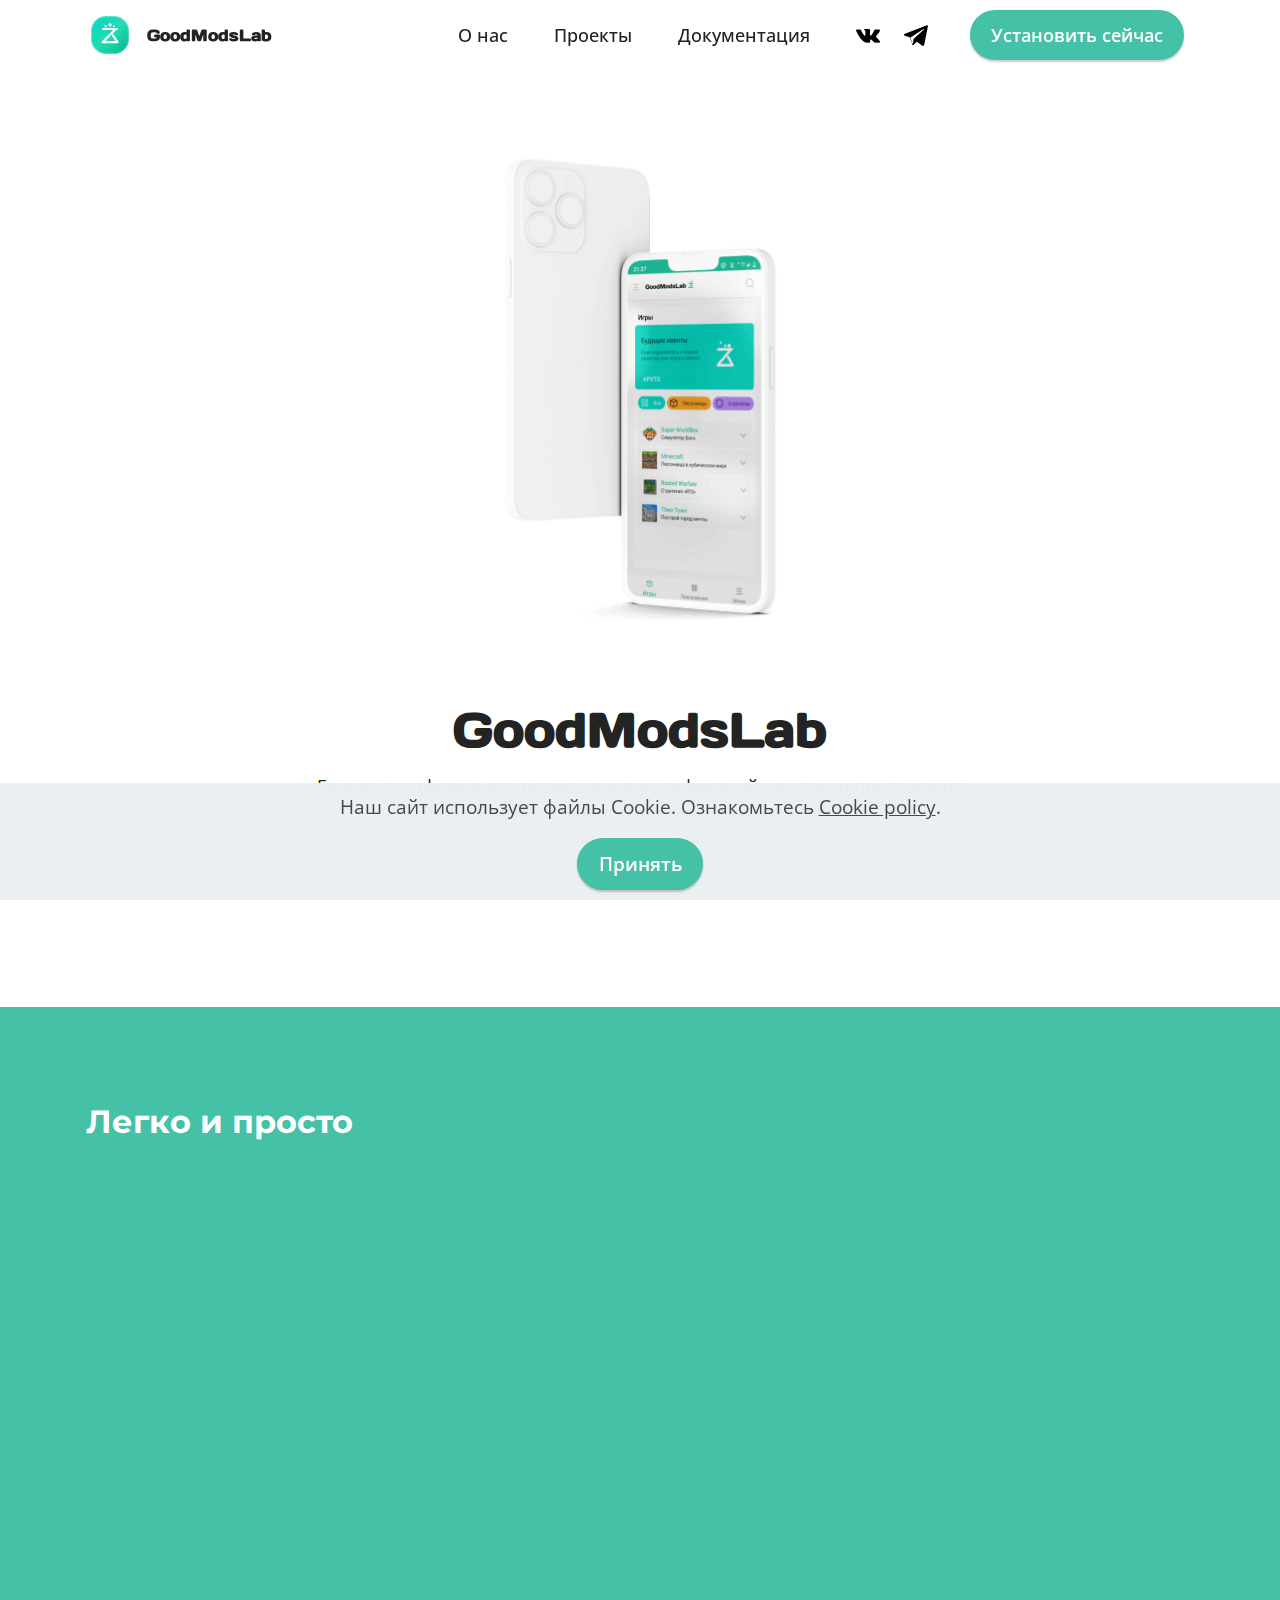
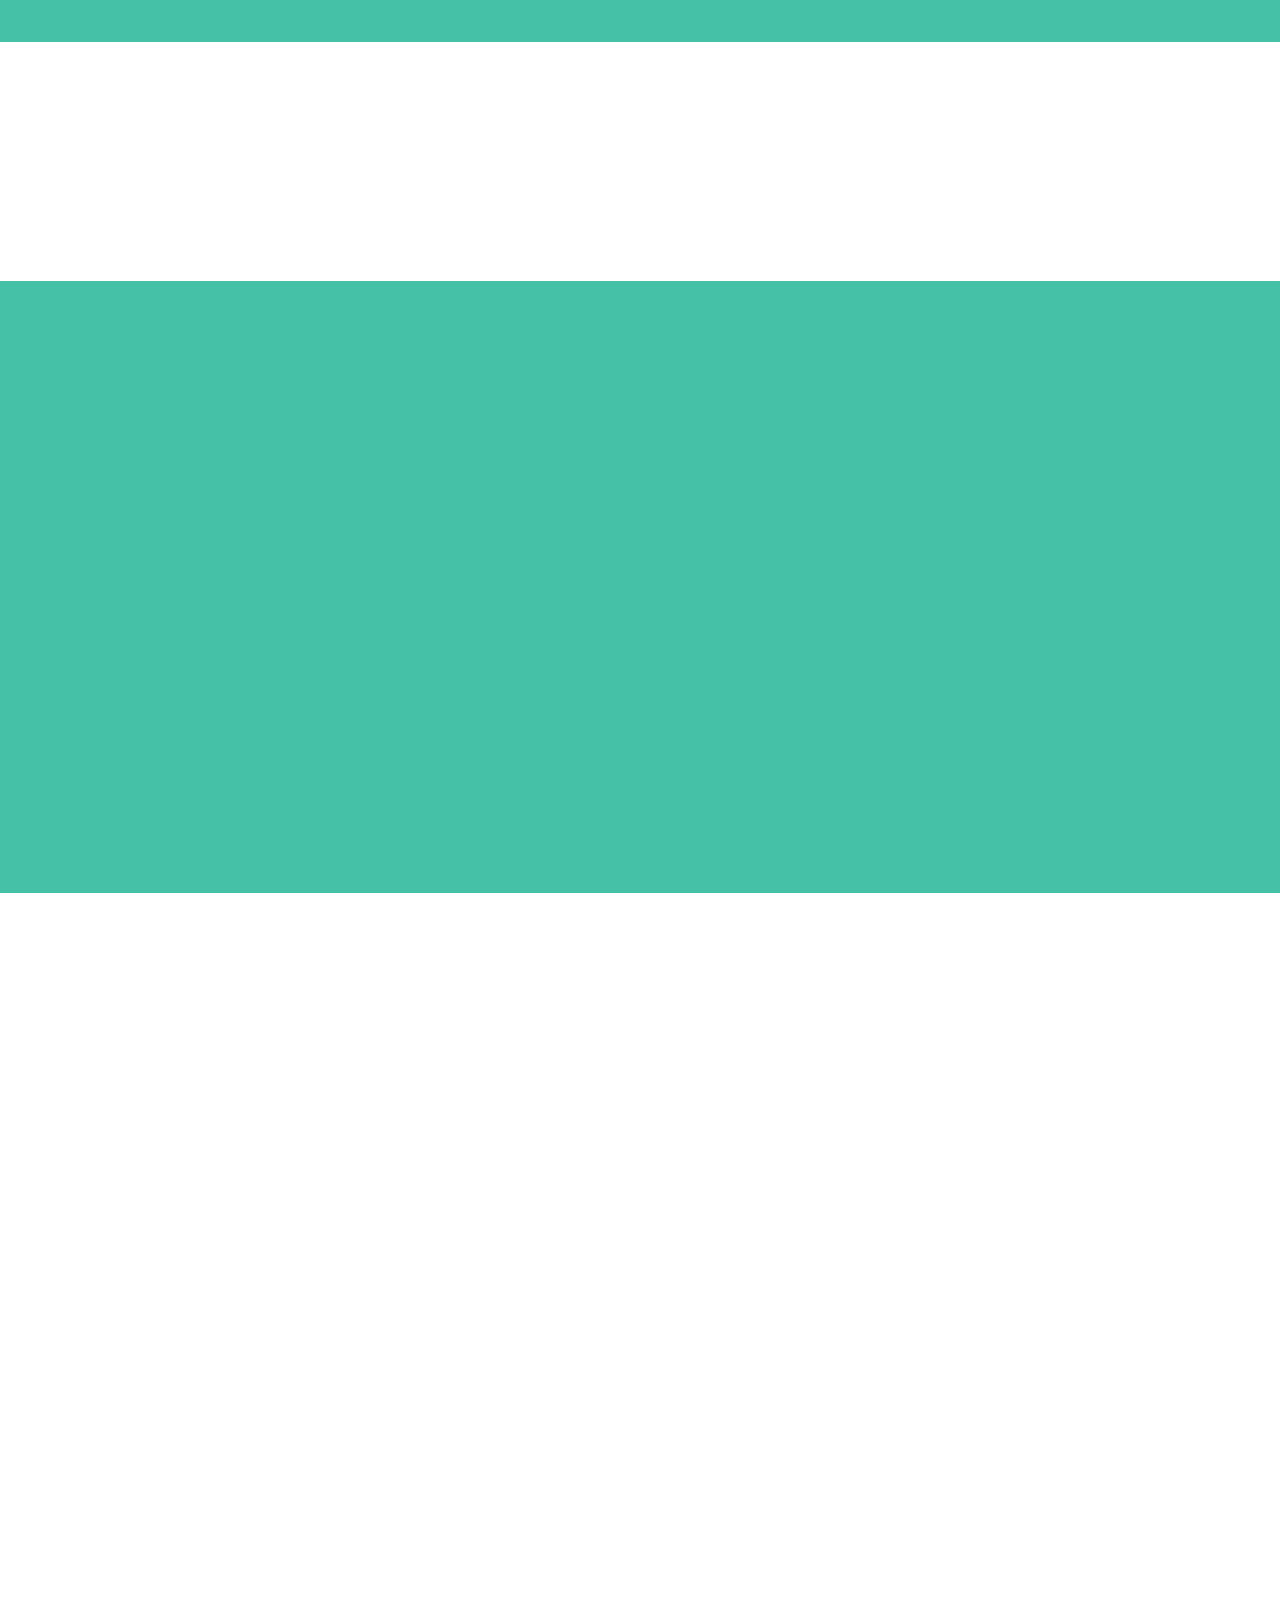
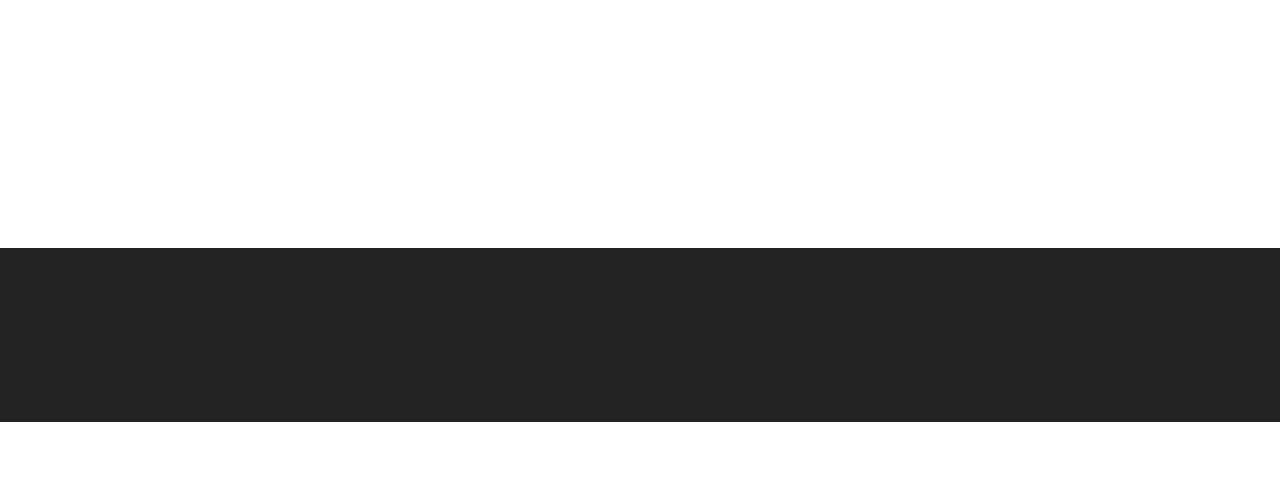
==== commit dbcbca52: "Add files via upload" ====
--- a/index.html
+++ b/index.html
@@ -71,7 +71,7 @@
                     
                     
                 </div>
-                <div class="navbar-buttons mbr-section-btn"><a class="btn btn-success display-4" href="GoodModsLab.html#header18-q">Установить сейчас</a></div>
+                <div class="navbar-buttons mbr-section-btn"><a class="btn btn-success display-4" href="GoodModsLab.html#header9-48" target="_blank">Установить сейчас</a></div>
             </div>
         </div>
     </nav>
@@ -111,8 +111,8 @@
             <div class="card col-12 col-lg">
                 <div class="card-wrapper">
                     <h6 class="card-title mbr-fonts-style mb-4 display-2"><strong>Легко и просто</strong></h6>
-                    <p class="mbr-text mbr-fonts-style display-7">Всего за несколько кликов вы способны изменить весь игровой мир до неузнаваемости. Огромный каталог игр и модов позволит вам сразу окунуться в мир моддинга</p>
-                    <div class="mbr-section-btn"><a class="btn btn-white display-4" href="GoodModsLab.html#header18-q">Установить GoodModsLab!</a></div>
+                    <p class="mbr-text mbr-fonts-style display-7">Наш интерфейс удобен и интуитивно понятен, что позволяет <strong>быстро и легко найти нужный вам мод</strong> и установить его. <br><br><strong>Забудьте про работу с файлами</strong>, чтобы установить лишь один&nbsp; мод, — наше приложение это сделает за вас! Автоматическая установка модов значительно упрощает процесс и экономит ваше время.<br></p>
+                    <div class="mbr-section-btn"><a class="btn btn-white display-4" href="GoodModsLab.html#header9-48" target="_blank">Установить GoodModsLab</a></div>
                 </div>
             </div>
             <div class="col-12 col-lg-7">
@@ -124,106 +124,7 @@
     </div>
 </section>
 
-<section data-bs-version="5.1" class="features1 cid-thuWT5SzMI" id="features1-2">
-    
-
-    
-    
-    <div class="container">
-        <div class="row">
-            
-        </div>
-        <div class="row">
-            <div class="card col-12 col-md-6 col-lg-3">
-                <div class="card-wrapper">
-                    <div class="card-box align-center">
-                        <div class="iconfont-wrapper">
-                            <span class="mbr-iconfont mobi-mbri-idea mobi-mbri"></span>
-                        </div>
-                        <h5 class="card-title mbr-fonts-style display-7"><strong>Совершенно новая система</strong></h5>
-                        <p class="card-text mbr-fonts-style display-7">Собственная система модификации игр и приложений. С помощью которого можно модифицировать почти все игры!</p>
-                    </div>
-                </div>
-            </div>
-            <div class="card col-12 col-md-6 col-lg-3">
-                <div class="card-wrapper">
-                    <div class="card-box align-center">
-                        <div class="iconfont-wrapper">
-                            <span class="mbr-iconfont mobi-mbri-layers mobi-mbri"></span>
-                        </div>
-                        <h5 class="card-title mbr-fonts-style display-7"><strong>Система матриц</strong></h5>
-                        <p class="card-text mbr-fonts-style display-7">Наша система работает как тройная матрица на экране, где каждый сегмент выполняет свою работу. Что позволяет получить высокую производительность.</p>
-                    </div>
-                </div>
-            </div>
-            <div class="card col-12 col-md-6 col-lg-3">
-                <div class="card-wrapper">
-                    <div class="card-box align-center">
-                        <div class="iconfont-wrapper">
-                            <span class="mbr-iconfont mobi-mbri-extension mobi-mbri"></span>
-                        </div>
-                        <h5 class="card-title mbr-fonts-style display-7"><strong>Экосистема</strong></h5>
-                        <p class="card-text mbr-fonts-style display-7">В нашей экосистеме уже много модификаций, много партнеров и с каждым разом нас становится все больше, а проекты становятся все качественнее!</p>
-                    </div>
-                </div>
-            </div>
-            
-        </div>
-    </div>
-</section>
-
-<section data-bs-version="5.1" class="features12 cid-thvx4N9lBd" id="features13-4">
-
-    
-
-    
-    
-    <div class="container">
-        <div class="row justify-content-center">
-            <div class="col-12 col-lg-6">
-                <div class="card-wrapper">
-                    <div class="card-box align-left">
-                        <h4 class="card-title mbr-fonts-style mb-4 display-2"><strong>Почему именно мы?</strong></h4>
-                        <p class="mbr-text mbr-fonts-style mb-4 display-7">
-                            GoodModsLab — это своеобразный маркет для моддинга игр и приложений, все легко и просто.</p>
-                        <div class="mbr-section-btn"><a class="btn btn-success display-4" href="GoodModsLab.html#header18-q">Установить GoodModsLab</a></div>
-                    </div>
-                </div>
-            </div>
-            <div class="col-12 col-lg-6">
-                <div class="item mbr-flex">
-                    <div class="icon-box">
-                        <span class="mbr-iconfont mobi-mbri-delivery mobi-mbri"></span>
-                    </div>
-                    <div class="text-box">
-                        <h4 class="icon-title mbr-black mbr-fonts-style display-7"><strong>Огромный каталог</strong></h4>
-                        <h5 class="icon-text mbr-black mbr-fonts-style display-4">Большой каталог модов для разных игр и приложений.</h5>
-                    </div>
-                </div>
-                <div class="item mbr-flex">
-                    <div class="icon-box">
-                        <span class="mbr-iconfont mobi-mbri-like mobi-mbri"></span>
-                    </div>
-                    <div class="text-box">
-                        <h4 class="icon-title mbr-black mbr-fonts-style display-7"><strong>Легко и просто</strong></h4>
-                        <h5 class="icon-text mbr-black mbr-fonts-style display-4">Простота и минимализм – наше второе имя. Забудьте о монотонной работе с файлами, чтобы установить только один мод, GoodModsLab сделает это за вас!</h5>
-                    </div>
-                </div>
-                <div class="item mbr-flex">
-                    <div class="icon-box">
-                        <span class="mbr-iconfont mobi-mbri-smile-face mobi-mbri"></span>
-                    </div>
-                    <div class="text-box">
-                        <h4 class="icon-title mbr-black mbr-fonts-style display-7"><strong>Дружелюбное сообщество</strong></h4>
-                        <h5 class="icon-text mbr-black mbr-fonts-style display-4">У нас большое и дружное сообщество, которое всегда поможет вам с проблемами, возникшими при использовании приложения.</h5>
-                    </div>
-                </div>
-            </div>
-        </div>
-    </div>
-</section>
-
-<section data-bs-version="5.1" class="image2 cid-tyy5qVN4De" id="image2-46">
+<section data-bs-version="5.1" class="image1 cid-tAa0tCvokr" id="image1-4d">
     
 
     
@@ -233,91 +134,91 @@
         <div class="row align-items-center">
             <div class="col-12 col-lg-6">
                 <div class="image-wrapper">
-                    <img src="assets/images/ic-mackbook-app-1036x717.png" alt="PC GoodModsLab">
+                    <img src="assets/images/mockuper-1-1256x1010.png" alt="GoodModsLab">
                     
                 </div>
             </div>
             <div class="col-12 col-lg">
                 <div class="text-wrapper">
-                    <h3 class="mbr-section-title mbr-fonts-style mb-3 display-2"><strong>Кросс-платформенность</strong></h3>
+                    <h3 class="mbr-section-title mbr-fonts-style mb-3 display-2"><strong>Мы - едины</strong></h3>
+                    <p class="mbr-text mbr-fonts-style display-7"><strong>
+                        GoodModsLab</strong> — это уникальное приложение, которое объединяет разработчиков модов и его аудиторию. С помощью нашего приложения вы можете с легкостью <strong>установить любой мод для вашей любимой игры</strong>. Наш маркет предлагает широкий выбор модов для различных игр и приложений.</p>
+                </div>
+            </div>
+        </div>
+    </div>
+</section>
+
+<section data-bs-version="5.1" class="image2 cid-tyy5qVN4De" id="image2-46">
+    
+
+    
+    
+
+    <div class="container">
+        <div class="row align-items-center">
+            <div class="col-12 col-lg-6">
+                <div class="image-wrapper">
+                    <img src="assets/images/mockuper-1654x1158.png" alt="PC GoodModsLab">
+                    
+                </div>
+            </div>
+            <div class="col-12 col-lg">
+                <div class="text-wrapper">
+                    <h3 class="mbr-section-title mbr-fonts-style mb-3 display-2"><strong>Независимая платформа</strong></h3>
                     <p class="mbr-text mbr-fonts-style display-7">
-                        Используйте наше приложение на разных устройствах, начиная с мобильного, заканчивая компьютером. Каждое устройство имеет свою архитектуру, но приложение имеет одну и ту же архитектуру. Перенос модов с ПК на телефон и обратно!</p>
-                </div>
-            </div>
-        </div>
-    </div>
-</section>
-
-<section data-bs-version="5.1" class="people5 mbr-embla cid-trKXqoqm1O" id="people5-3l">
-
-    
-
-    
-    
-
-    <div class="position-relative text-center">
-        <h3 class="mb-4 mbr-fonts-style display-2"><strong>Отзывы</strong></h3>
-
-        <div class="embla" data-skip-snaps="true" data-align="center" data-loop="true" data-auto-play="true" data-auto-play-interval="8" data-draggable="true">
-            <div class="embla__viewport container-fluid">
-                <div class="embla__container">
-                    <div class="embla__slide slider-image item active" style="margin-left: 6rem; margin-right: 6rem;">
-                        <div class="user">
-                            <div class="user_image">
-                                <div class="item-wrapper position-relative">
-                                    <img src="assets/images/eljvldplqbvnpg39ctsd67broymtwwsaoym55cwp-fotzdzq0qp39jrkjl5xjuo5-31f80kgg0ggcsxxtdww9vqi-100x125.jpeg" alt="Mobirise Website Builder" data-slide-to="0" data-bs-slide-to="0">
-                                </div>
-                            </div>
-                            <div class="user_text mb-4">
-                                <p class="mbr-fonts-style display-7">GoodModsLab — единственный и очень хороший для меня РОДНОЙ проект, который со временем приобрел буквально новые краски. Да, в проекте GoodModsLab если и проблемы, то недостатки - как и во всех других проектах - но их слишком мало, чем положительных моментов: от адекватного и приятного глазу использования самого проекта, до различных модов для любимых игр. GML будет развиваться и преображаться на глазах и пополняться новыми и интересными для всех модами для любимых игр. А так же другие интересные вещи.
+                        Одним из главных преимуществ <strong>GoodModsLab</strong> является возможность <strong>публикации ваших собственных модов</strong>. <br><br>Это отличная идея поделиться своими творческими находками с другими игроками и получить признание за свою работу. Также все поступаемые модификации проходят <strong>двойную проверку на вирусы</strong>, поэтому вы смело можете устанавливать моды.</p>
+                </div>
+            </div>
+        </div>
+    </div>
+</section>
+
+<section data-bs-version="5.1" class="content11 cid-tAa4wCCJlb" id="content11-4h">
+    
+    <div class="container">
+        <div class="row justify-content-center">
+            <div class="col-md-12 col-lg-10">
+                <div class="mbr-section-btn align-center"><a class="btn btn-primary display-4" href="GoodModsLab.html#header9-48" target="_blank">Установить прямо сейчас</a> <a class="btn btn-black-outline display-4" href="Documentation.html#header6-1e" target="_blank">Документация</a></div>
+            </div>
+        </div>
+    </div>
+</section>
+
+<section data-bs-version="5.1" class="testimonials2 cid-tA9YPoGBTC" id="testimonials2-4c">
+    
+    
+    
+    
+    <div class="container">
+        <h3 class="mbr-section-title mbr-fonts-style align-center mb-4 display-2">
+            <strong>Отзывы</strong></h3>
+        <div class="row justify-content-center">
+            <div class="card col-12 col-md-6">
+                <p class="mbr-text mbr-fonts-style mb-4 display-7"><strong>GoodModsLab</strong> — единственный и очень хороший для меня родной проект, который со временем приобрел буквально новые краски. Да, в проекте GoodModsLab есть и проблемы, то недостатки - как и во всех других проектах, но их слишком мало, чем положительных моментов: от адекватного и приятного глазу использования самого проекта, до различных модов для любимых игр. GML будет развиваться и преображаться на глазах и пополняться новыми и интересными для всех модами для любимых игр. А так же другие интересные вещи.
 <br>Рекомендую всем!</p>
-                            </div>
-                            <div class="user_name mbr-fonts-style mb-2 display-7"><strong>Дима Волков</strong></div>
-                            
-                        </div>
-                    </div><div class="embla__slide slider-image item" style="margin-left: 6rem; margin-right: 6rem;">
-                        <div class="user">
-                            <div class="user_image">
-                                <div class="item-wrapper position-relative">
-                                    <img src="assets/images/okyfevr80cpe4i8qexnf-wmqcbmsutxshck-nkfdsyvf76hhatokubo2e3bks82s8uqxshfhqt1lq7vc5qbc-p6z-100x100.jpg" alt="Mobirise Website Builder" data-slide-to="1" data-bs-slide-to="1">
-                                </div>
-                            </div>
-                            <div class="user_text mb-4">
-                                <p class="mbr-fonts-style display-7">
-                                    Я люблю GML за его функциональность и практичность, часто им пользуюсь, потому что достойных замен нет вообще. GML также уникален по составу и разработчику, поэтому я думаю, что GML нужно развивать все дальше и дальше!
-                                </p>
-                            </div>
-                            <div class="user_name mbr-fonts-style mb-2 display-7"><strong>Иван Ковалёв</strong></div>
-                            
-                        </div>
-                    </div><div class="embla__slide slider-image item" style="margin-left: 6rem; margin-right: 6rem;">
-                        <div class="user">
-                            <div class="user_image">
-                                <div class="item-wrapper position-relative">
-                                    <img src="assets/images/0ytecubatrrfsxev9dxildr7cxsqmx4ybls3f1betoyloseq6avq1o2aotzwgsajqwsggwh642i9gu-sqzalmoot-100x56.jpeg" alt="Mobirise Website Builder" data-slide-to="2" data-bs-slide-to="2">
-                                </div>
-                            </div>
-                            <div class="user_text mb-4">
-                                <p class="mbr-fonts-style display-7">
-                                    GoodModaLab - отличный проект который в будущем добьется больших успехов. Этот проект буквально растет на моих глазах. Отличный шанс загрузить мод на любимые игры в которых ты хорошо проведешь свое свободное время!
-                                </p>
-                            </div>
-                            <div class="user_name mbr-fonts-style mb-2 display-7"><strong>Аюна Цыренова</strong></div>
-                            
-                        </div>
+                <div class="d-flex mb-md-0 mb-4">
+                    <div class="image-wrapper">
+                        <img src="assets/images/eljvldplqbvnpg39ctsd67broymtwwsaoym55cwp-fotzdzq0qp39jrkjl5xjuo5-31f80kgg0ggcsxxtdww9vqi-100x125.jpeg" alt="Mobirise Website Builder">
                     </div>
-                    
-                    
-                </div>
-            </div>
-            <button class="embla__button embla__button--prev">
-                <span class="mobi-mbri mobi-mbri-arrow-prev mbr-iconfont" aria-hidden="true"></span>
-                <span class="sr-only visually-hidden visually-hidden">Previous</span>
-            </button>
-            <button class="embla__button embla__button--next">
-                <span class="mobi-mbri mobi-mbri-arrow-next mbr-iconfont" aria-hidden="true"></span>
-                <span class="sr-only visually-hidden visually-hidden">Next</span>
-            </button>
+                    <div class="text-wrapper">
+                        <p class="name mbr-fonts-style mb-1 display-4"><strong>Дмитрий Волков</strong></p>
+                        <p class="position mbr-fonts-style display-4"><strong>Заместитель проекта</strong></p>
+                    </div>
+                </div>
+            </div>
+            <div class="card col-12 col-md-6">
+                <p class="mbr-text mbr-fonts-style mb-4 display-7"><strong>GoodModaLab</strong> - отличный проект который в будущем добьется больших успехов. Этот проект буквально растет на моих глазах. Отличный шанс загрузить мод на любимые игры, в которых ты хорошо проведешь свое свободное время!</p>
+                <div class="d-flex mb-md-0 mb-4">
+                    <div class="image-wrapper">
+                        <img src="assets/images/0ytecubatrrfsxev9dxildr7cxsqmx4ybls3f1betoyloseq6avq1o2aotzwgsajqwsggwh642i9gu-sqzalmoot-100x56.jpeg" alt="Mobirise Website Builder">
+                    </div>
+                    <div class="text-wrapper">
+                        <p class="name mbr-fonts-style mb-1 display-4"><strong>Аюна Цыренова</strong></p>
+                        <p class="position mbr-fonts-style display-4"><strong>Пользователь</strong></p>
+                    </div>
+                </div>
+            </div>
         </div>
     </div>
 </section>
@@ -375,7 +276,7 @@
                     
                     
                     
-                <li class="foot-menu-item mbr-fonts-style display-7"><a href="index.html#features1-2" class="text-white">О нас</a></li><li class="foot-menu-item mbr-fonts-style display-7"><a href="Services.html#header8-3v" class="text-white text-primary">Проекты</a></li><li class="foot-menu-item mbr-fonts-style display-7"><a href="Support.html#form5-41" class="text-white" target="_blank">Поддержка</a></li><li class="foot-menu-item mbr-fonts-style display-7"><a href="privacy_policy.html" class="text-white">Политика Конфиденциальности</a></li><li class="foot-menu-item mbr-fonts-style display-7"><a href="terms_of_service.html" class="text-white">Условия Использования</a></li><li class="foot-menu-item mbr-fonts-style display-7"><a href="work.html#content7-14" class="text-white text-primary" target="_blank">Работа</a></li><li class="foot-menu-item mbr-fonts-style display-7"><a href="blog.html#content4-1w" class="text-white text-primary" target="_blank">Блог</a></li></ul>
+                <li class="foot-menu-item mbr-fonts-style display-7"><a href="index.html#features1-2" class="text-white">О нас</a></li><li class="foot-menu-item mbr-fonts-style display-7"><a href="Services.html#header8-3v" class="text-white text-primary">Проекты</a></li><li class="foot-menu-item mbr-fonts-style display-7"><a href="Support.html#form5-41" class="text-white" target="_blank">Поддержка</a></li><li class="foot-menu-item mbr-fonts-style display-7"><a href="privacy_policy.html" class="text-white">Политика Конфиденциальности</a></li><li class="foot-menu-item mbr-fonts-style display-7"><a href="terms_of_service.html" class="text-white">Условия Использования</a></li></ul>
             </div>
             <div class="row social-row">
                 <div class="social-list align-right pb-2">
@@ -410,7 +311,7 @@
             </div>
         </div>
     </div>
-</section><section class="display-7" style="padding: 0;align-items: center;justify-content: center;flex-wrap: wrap;    align-content: center;display: flex;position: relative;height: 4rem;"><a href="https://mobiri.se/2870468" style="flex: 1 1;height: 4rem;position: absolute;width: 100%;z-index: 1;"><img alt="" style="height: 4rem;" src="[data-uri]"></a><p style="margin: 0;text-align: center;" class="display-7">Made with &#8204;</p><a style="z-index:1" href="https://mobirise.com/html-editor.html">HTML Editor</a></section><script src="assets/bootstrap/js/bootstrap.bundle.min.js"></script>  <script src="assets/web/assets/cookies-alert-plugin/cookies-alert-core.js"></script>  <script src="assets/web/assets/cookies-alert-plugin/cookies-alert-script.js"></script>  <script src="assets/smoothscroll/smooth-scroll.js"></script>  <script src="assets/ytplayer/index.js"></script>  <script src="assets/dropdown/js/navbar-dropdown.js"></script>  <script src="assets/embla/embla.min.js"></script>  <script src="assets/embla/script.js"></script>  <script src="assets/sociallikes/social-likes.js"></script>  <script src="assets/theme/js/script.js"></script>  
+</section><section class="display-7" style="padding: 0;align-items: center;justify-content: center;flex-wrap: wrap;    align-content: center;display: flex;position: relative;height: 4rem;"><a href="https://mobiri.se/2870468" style="flex: 1 1;height: 4rem;position: absolute;width: 100%;z-index: 1;"><img alt="" style="height: 4rem;" src="[data-uri]"></a><p style="margin: 0;text-align: center;" class="display-7">Made with &#8204;</p><a style="z-index:1" href="https://mobirise.com/drag-drop-website-builder.html">Drag & Drop Website Builder</a></section><script src="assets/bootstrap/js/bootstrap.bundle.min.js"></script>  <script src="assets/web/assets/cookies-alert-plugin/cookies-alert-core.js"></script>  <script src="assets/web/assets/cookies-alert-plugin/cookies-alert-script.js"></script>  <script src="assets/smoothscroll/smooth-scroll.js"></script>  <script src="assets/ytplayer/index.js"></script>  <script src="assets/dropdown/js/navbar-dropdown.js"></script>  <script src="assets/sociallikes/social-likes.js"></script>  <script src="assets/theme/js/script.js"></script>  
   
   
 <input name="cookieData" type="hidden" data-cookie-customDialogSelector='null' data-cookie-colorText='#424a4d' data-cookie-colorBg='rgba(234, 239, 241, 0.99)' data-cookie-textButton='Принять' data-cookie-colorButton='#44c1a7' data-cookie-colorLink='#424a4d' data-cookie-underlineLink='true' data-cookie-text="Наш сайт использует файлы Cookie. Ознакомьтесь <a href='privacy_policy.html'>Cookie policy</a>.">
